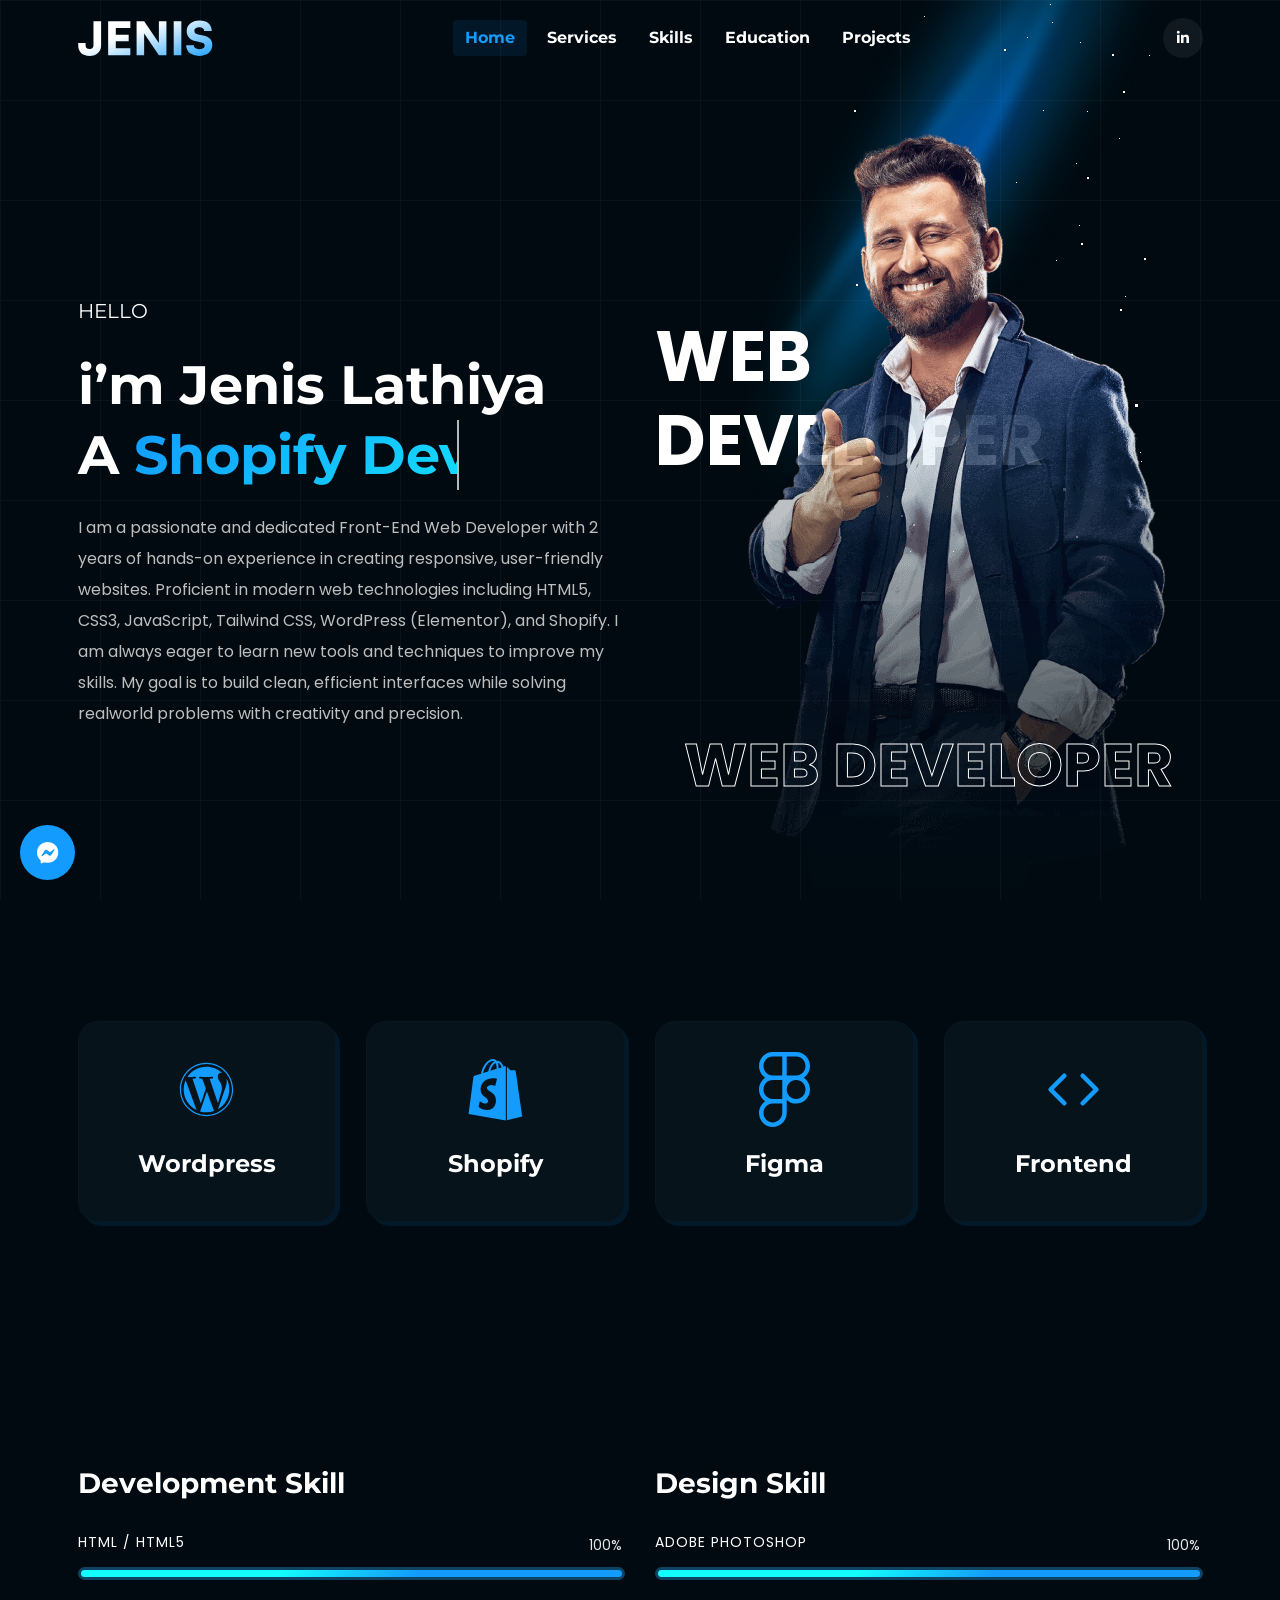
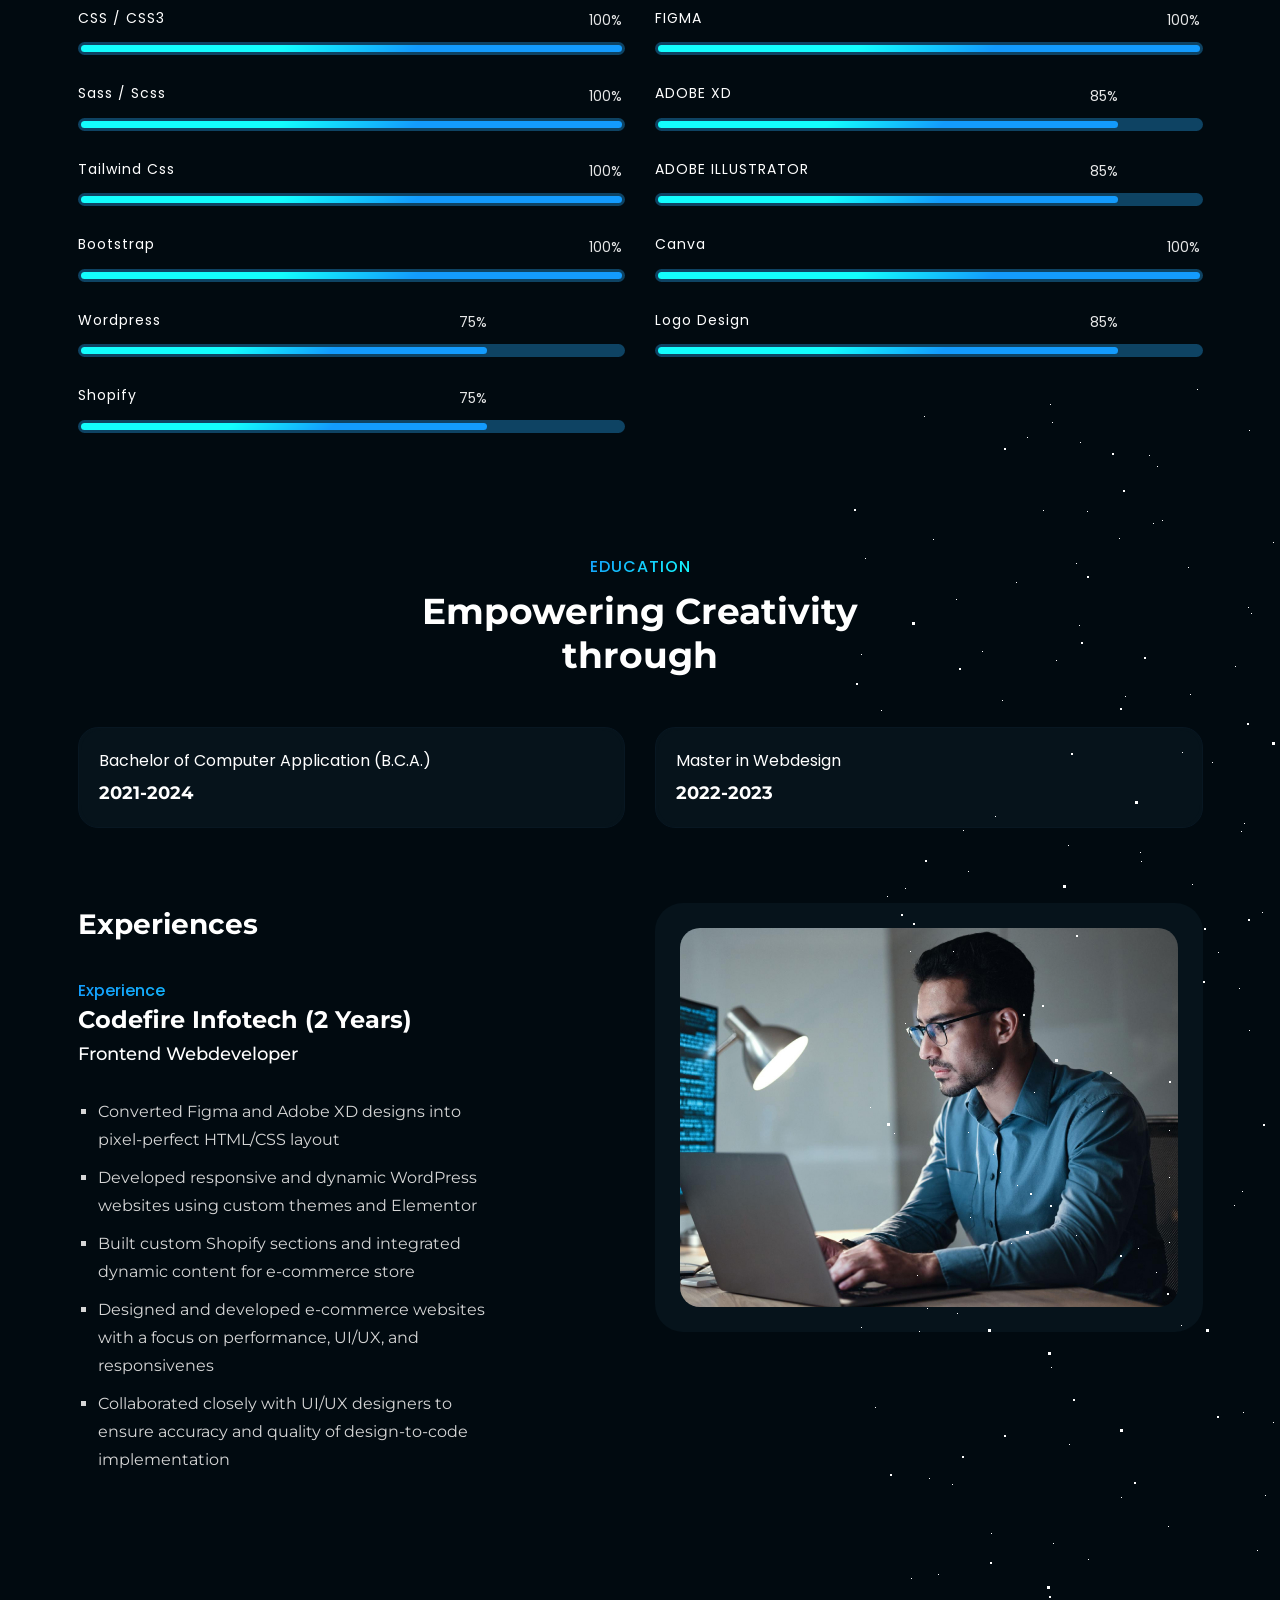
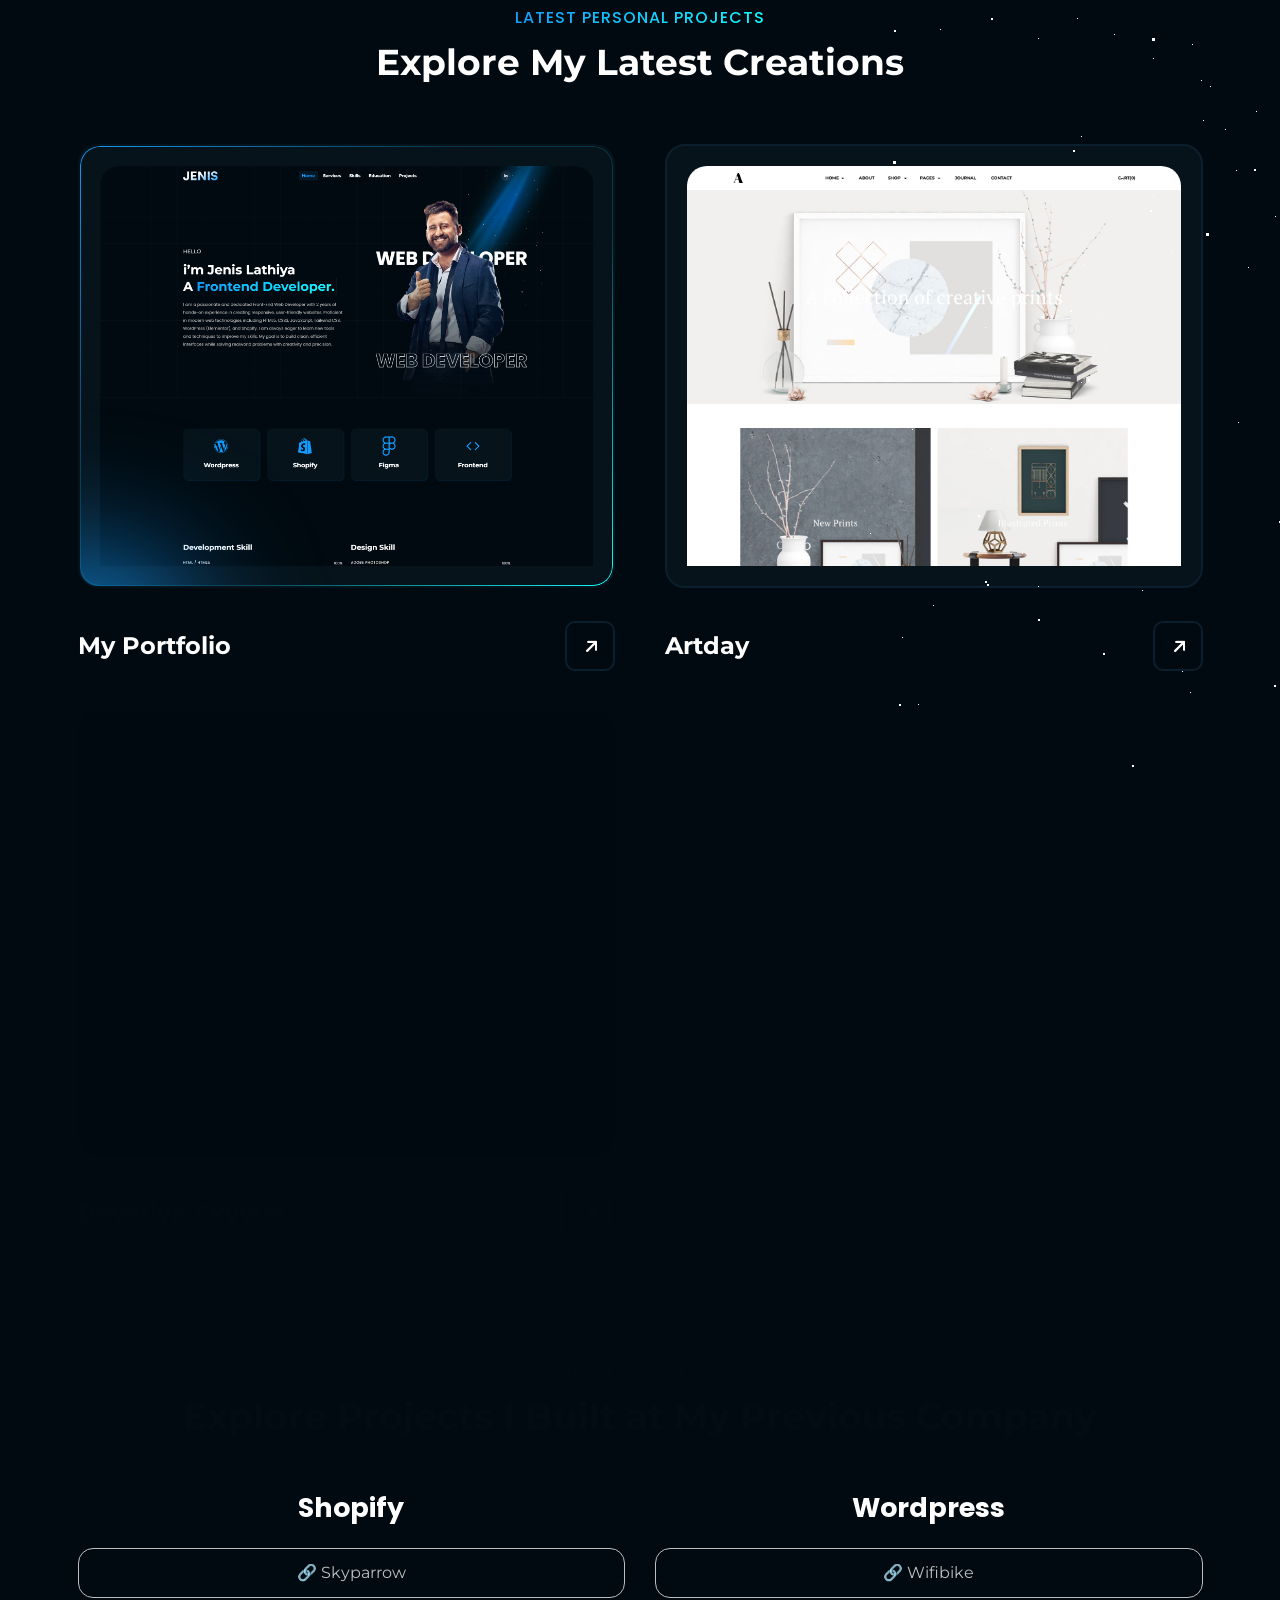
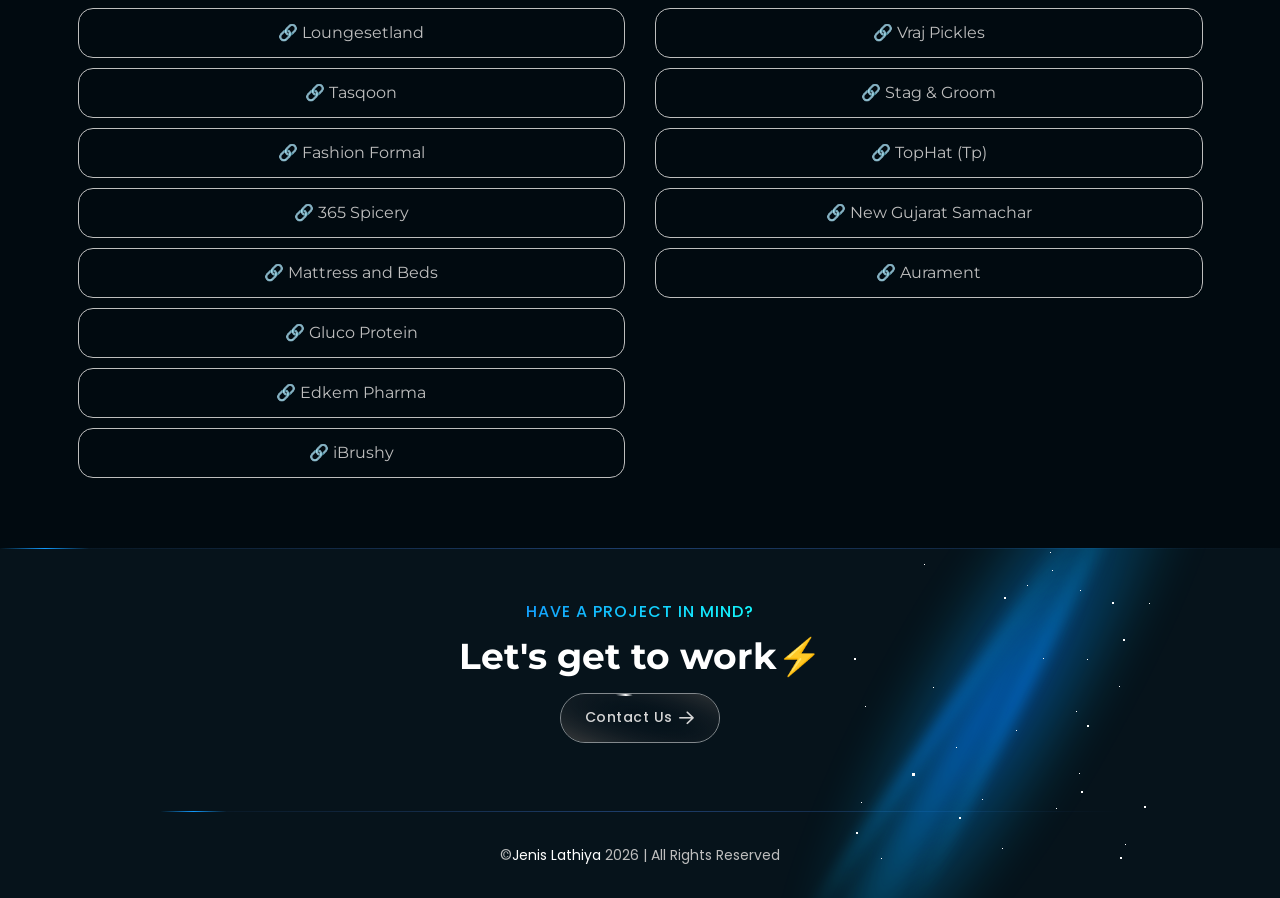
==== index.html @ 853f27d6 "Updated" ====
<!DOCTYPE html>
<html lang="en">
<head>
    <meta charset="UTF-8">
    <meta http-equiv="X-UA-Compatible" content="IE=edge">
    <meta name="viewport" content="width=device-width, initial-scale=1.0">
    <meta name="description" content="Front-End, Shopify, and WordPress Developer specializing in responsive design, custom themes, and performance optimization for modern websites.">
    <link rel="shortcut icon" type="image/x-icon" href="/assets/images/favicon.svg">
    <title>Jenis Lathiya Resume</title>
    <!-- Bootstrap min css -->
    <link rel="stylesheet" href="/assets/css/vendor/fontawesome.css">
    <link rel="stylesheet" href="/assets/css/plugins/swiper.css">
    <link rel="stylesheet" href="/assets/css/plugins/odometer.css">
    <link rel="stylesheet" href="/assets/css/vendor/animate.min.css">
    <link rel="stylesheet" href="/assets/css/vendor/bootstrap.min.css">
    <!-- custom css -->
    <link rel="stylesheet" href="/assets/css/style.css">
</head>

<body>
    <!-- tpm-header-area start -->
    <header class="tmp-header-area-start header-one header--sticky header--transparent">
        <!-- header mid area start -->
        <div class="container">
            <div class="row">
                <div class="col-lg-12">
                    <div class="header-content">
                        <div class="logo">
                            <a href="javascript:void(0)">
                                <img class="logo-dark" src="/assets/images/logo/JENIS.svg" alt="Jenis Lathiya Portfolio">
                                <img class="logo-white" src="/assets/images/logo/JENIS.svg" alt="Jenis Lathiya Portfolio">
                            </a>
                        </div>
                        <div class="tmp-mainmenu-nav d-none d-xl-block">
                            <nav class="navbar-example2 onepagenav">
                                <ul class="tmp-mainmenu nav nav-pills">
                                    <li class="current"><a class="smoth-animation" href="#home">Home</a></li>
                                    <li class="nav-item"><a class="smoth-animation" href="#service">Services</a></li>
                                    <li class="nav-item"><a class="smoth-animation" href="#about">Skills</a></li>
                                    <li class="nav-item"><a class="smoth-animation" href="#resume">Education</a></li>
                                    <li class="nav-item"><a class="smoth-animation" href="#portfolio">Projects</a></li>
                                    <!-- <li class="nav-item"><a class="smoth-animation" href="#contacts">Contact</a></li> -->
                                </ul>
                            </nav>
                        </div>

                        <div class="tmp-header-right">
                            <div class="social-share-wrapper d-none d-md-block">
                                <div class="social-link">
                                    <!-- <a href="#"><i class="fa-brands fa-instagram"></i></a> -->
                                    <a target="_blank" href="https://www.linkedin.com/in/jenis-lathiya/"><i class="fa-brands fa-linkedin-in"></i></a>
                                    <!-- <a href="#"><i class="fa-brands fa-twitter"></i></a>
                                    <a href="#"><i class="fa-brands fa-facebook-f"></i></a> -->
                                </div>
                            </div>

                            <div class="tmp-side-collups-area d-block d-xl-none">
                                <button class="hamberger-menu humberger_menu_active"><i id="menuBtn" class="fa-light fa-bars humberger-menu"></i></button>
                            </div>
                        </div>

                    </div>
                </div>
            </div>
        </div>
        <!-- header mid area end -->
    </header>


    <!-- Start Popup Mobile Menu  -->
    <div class="d-block d-xl-none">
        <div class="tmp-popup-mobile-menu">
            <div class="inner">
                <div class="header-top">
                    <div class="logo">
                        <a href="index.html" class="logo-area">
                            <img class="logo-dark" src="/assets/images/logo/JENIS.svg" alt="logo">
                            <img class="logo-white" src="/assets/images/logo/JENIS.svg" alt="logo">
                        </a>
                    </div>
                    <div class="close-menu">
                        <button class="close-button tmp-round-action-btn">
                            <i class="fa-sharp fa-light fa-xmark"></i>
                        </button>
                    </div>
                </div>

                <ul class="tmp-mainmenu onepagenav-click">
                    <li><a class="smoth-animation" href="#home">Home</a></li>
                    <li><a class="smoth-animation" href="#service">Services</a></li>
                    <li><a class="smoth-animation" href="#portfolio">Portfolio</a></li>
                    <li><a class="smoth-animation" href="#resume">Resume</a></li>
                    <!-- <li><a class="smoth-animation" href="#contacts">Contact</a></li> -->
                </ul>

                <!-- social sharea area -->
                <div class="social-wrapper mt--40">
                    <span class="subtitle">find with me</span>
                    <div class="social-link">
                        <!-- <a href="#"><i class="fa-brands fa-instagram"></i></a> -->
                        <a target="_blank" href="https://www.linkedin.com/in/jenis-lathiya/"><i class="fa-brands fa-linkedin-in"></i></a>
                        <!-- <a href="#"><i class="fa-brands fa-twitter"></i></a>
                        <a href="#"><i class="fa-brands fa-facebook-f"></i></a> -->
                    </div>
                </div>
                <!-- end -->

            </div>
        </div>
    </div>
    <!-- End Popup Mobile Menu  -->

    <!-- tmp banner area start -->
    <div class="tmp-banner-one-area add-pattern" id="home">
        <div class="container">
            <div class="banner-one-main-wrapper">
                <div class="row align-items-center">
                    <div class="col-lg-6 order-lg-2">
                        <div class="banner-right-content">
                            <img class="tmp-scroll-trigger tmp-zoom-in animation-order-1" src="/assets/images/banner/banner-user-image-one.png" alt="banner-img">
                            <h2 class="banner-big-text-1 up-down">WEB DEVELOPER</h2>
                            <h2 class="banner-big-text-2 up-down-2">WEB DEVELOPER</h2>
                        </div>
                    </div>
                    <div class="col-lg-6 order-lg-1">
                        <div class="inner">
                            <span class="sub-title tmp-scroll-trigger tmp-fade-in animation-order-1">Hello</span>
                            <h1 class="title tmp-scroll-trigger tmp-fade-in animation-order-2 mt--5">i’m
                                Jenis Lathiya <br> A
                                <span class="header-caption">
                                    <span class="cd-headline clip is-full-width">
                                        <span class="cd-words-wrapper">
                                            <b class="is-visible theme-gradient">Frontend Developer.</b>
                                            <b class="is-hidden theme-gradient">Shopify Developer.</b>
                                        </span>
                                </span>
                                </span>
                            </h1>
                            <p class="disc tmp-scroll-trigger tmp-fade-in animation-order-3"> I am a passionate and dedicated Front-End Web Developer with 2 years of hands-on experience in creating responsive, user-friendly
websites. Proficient in modern web technologies including HTML5, CSS3, JavaScript, Tailwind CSS, WordPress (Elementor), and Shopify. I
am always eager to learn new tools and techniques to improve my skills. My goal is to build clean, efficient interfaces while solving realworld problems with creativity and precision.</p>
                            <div class="button-area-banner-one tmp-scroll-trigger tmp-fade-in animation-order-4" style="display: none;">
                                <a class="tmp-btn hover-icon-reverse btn-border btn-md tmp-modern-button radius-round download-icon" href="javascript:void(0)">
                                    <div class="icon-reverse-wrapper">
                                        <span class="btn-text">View Portfolio</span>
                                        <div class="btn-hack"></div>
                                        <img src="/assets/images/button/btg-bg.svg" alt="" class="btn-bg">
                                        <img src="/assets/images/button/btg-bg-2.svg" alt="" class="btn-bg-hover">
                                        <span class="btn-icon"><i class="ffa-sharp fa-regular fa-arrow-right"></i></span>
                                        <span class="btn-icon"><i class="ffa-sharp fa-regular fa-arrow-right"></i></span>
                                    </div>
                                </a>
                            </div>
                        </div>
                    </div>
                </div>
            </div>
        </div>
        <div class="slider-bg-light">
            <img class="blocksync-scroll-trigger fade_in animation-order-8" src="/assets/images/banner/shape/light.svg" alt="Top Light Shape">
        </div>
        <div class="slider-bg-dot-shape">
            <div class="wrapper blocksync-scroll-trigger blocksync-stars-area fade_in animation-order-16">
                <div class="blocksync-stars"></div>
                <div class="blocksync-stars2"></div>
                <div class="blocksync-stars3"></div>
            </div>
        </div>
    </div>
    <!-- tmp banner area end -->

    <!-- Tpm Service Area Start -->
    <section class="service-area tmp-section-gap" id="service">
        <div class="container">
            <div class="icons-list row justify-content-center">
                <div class="col-lg-3 col-md-4 col-sm-6">
                    <div class="service-card-v1 tmponhover tmp-scroll-trigger tmp-fade-in animation-order-1 tmp-link-animation">
                        <div class="service-card-icon">
                            <svg xmlns="http://www.w3.org/2000/svg" width="30" height="30" viewBox="0 0 30 30" fill="none">
                                <g clip-path="url(#clip0_15_28)">
                                <path d="M3.61523 9.92578L9.5625 26.2148C5.40234 24.1992 2.53711 19.9336 2.53711 15C2.53711 13.1895 2.92383 11.4785 3.61523 9.92578ZM23.4141 14.373C23.4141 12.832 22.8633 11.7656 22.3887 10.9336C21.7559 9.9082 21.1641 9.03516 21.1641 8.00977C21.1641 6.86133 22.0312 5.79492 23.2559 5.79492C23.3086 5.79492 23.3613 5.80078 23.4199 5.80664C21.1992 3.77344 18.2461 2.53125 15 2.53125C10.6465 2.53125 6.81445 4.76367 4.58203 8.15039C4.875 8.16211 5.15039 8.16797 5.38477 8.16797C6.68555 8.16797 8.70703 8.00977 8.70703 8.00977C9.38086 7.96875 9.45703 8.95898 8.78906 9.03516C8.78906 9.03516 8.11523 9.11133 7.36523 9.15234L11.9062 22.6523L14.6367 14.4727L12.6973 9.15234C12.0234 9.11133 11.3906 9.03516 11.3906 9.03516C10.7168 8.99414 10.7988 7.96875 11.4668 8.00977C11.4668 8.00977 13.5234 8.16797 14.748 8.16797C16.0488 8.16797 18.0703 8.00977 18.0703 8.00977C18.7441 7.96875 18.8203 8.95898 18.1523 9.03516C18.1523 9.03516 17.4785 9.11133 16.7285 9.15234L21.2344 22.5527L22.4766 18.3984C23.0039 16.6758 23.4141 15.4395 23.4141 14.373ZM15.2168 16.0898L11.4785 26.959C12.5977 27.2871 13.7754 27.4687 15 27.4687C16.4531 27.4687 17.8418 27.2168 19.1367 26.7598C19.1016 26.707 19.0723 26.6484 19.0488 26.5898L15.2168 16.0898ZM25.9395 9.01758C25.9922 9.41602 26.0215 9.83789 26.0215 10.3008C26.0215 11.5664 25.7871 12.9844 25.0723 14.7656L21.2637 25.7754C24.9727 23.6133 27.4629 19.5996 27.4629 15C27.4629 12.832 26.9121 10.793 25.9395 9.01758ZM29.5312 15C29.5312 23.0156 23.0098 29.5312 15 29.5312C6.98437 29.5312 0.46875 23.0098 0.46875 15C0.46875 6.98437 6.98437 0.46875 15 0.46875C23.0098 0.46875 29.5312 6.98437 29.5312 15ZM28.8633 15C28.8633 7.35352 22.6406 1.13672 15 1.13672C7.35352 1.13672 1.13672 7.35352 1.13672 15C1.13672 22.6465 7.35938 28.8633 15 28.8633C22.6465 28.8633 28.8633 22.6465 28.8633 15Z" fill="#139BFD"/>
                                </g>
                                <defs>
                                <clipPath id="clip0_15_28">
                                <rect width="30" height="30" fill="white"/>
                                </clipPath>
                                </defs>
                            </svg>
                        </div>
                        <h4 class="service-title"><a href="javascript:void(0)">Wordpress</a></h4>
                    </div>
                </div>
                <div class="col-lg-3 col-md-4 col-sm-6">
                    <div class="service-card-v1 tmponhover tmp-scroll-trigger tmp-fade-in animation-order-2 tmp-link-animation">
                        <div class="service-card-icon">
                            <svg xmlns="http://www.w3.org/2000/svg" width="26" height="30" viewBox="0 0 26 30" fill="none">
                                <g clip-path="url(#clip0_15_40)">
                                <path d="M22.5353 6.09962C22.526 6.03682 22.4955 5.97919 22.449 5.93648C22.4025 5.89377 22.3427 5.8686 22.2799 5.86524C22.1639 5.86524 20.121 5.81837 20.121 5.81837C20.121 5.81837 18.8674 4.59962 18.4032 4.13087V29.4844L25.6982 27.6563C25.6982 27.6563 22.5585 6.24024 22.5353 6.09962ZM16.7549 4.13087C16.6437 3.77621 16.5039 3.43132 16.3371 3.09962C15.7277 1.92774 14.8223 1.28907 13.7545 1.28907C13.6764 1.28633 13.5983 1.29422 13.5223 1.31251C13.4991 1.26563 13.4527 1.2422 13.4295 1.19532C12.9652 0.679696 12.3616 0.445321 11.642 0.468759C10.2491 0.515634 8.85628 1.52345 7.73619 3.32813C6.9469 4.59376 6.34333 6.18751 6.18083 7.43556C4.57905 7.92774 3.46476 8.27931 3.44155 8.30274C2.62905 8.56056 2.60583 8.58399 2.51297 9.35743C2.44333 9.94337 0.307617 26.4551 0.307617 26.4551L17.8692 29.5313V3.84962C17.7838 3.85287 17.6985 3.86069 17.6139 3.87306C17.6139 3.87306 17.2889 3.96681 16.7549 4.13087ZM13.5456 5.13868C12.617 5.41993 11.5956 5.74806 10.5973 6.05274C10.8759 4.95118 11.4331 3.84962 12.0831 3.12306C12.3384 2.86524 12.6866 2.56056 13.0813 2.37306C13.4759 3.21681 13.5688 4.36524 13.5456 5.13868ZM11.642 1.4297C11.9344 1.42134 12.2236 1.49431 12.4777 1.64063C12.1063 1.82813 11.7348 2.13282 11.3866 2.48438C10.5045 3.44532 9.83128 4.94532 9.55271 6.38087C8.71699 6.63868 7.88128 6.89649 7.11521 7.13087C7.62012 4.88087 9.50628 1.47657 11.642 1.4297ZM8.94913 14.332C9.04199 15.832 12.971 16.1602 13.2032 19.7051C13.3657 22.4941 11.7407 24.3984 9.39021 24.5391C6.55806 24.7266 4.9969 23.0391 4.9969 23.0391L5.60047 20.4609C5.60047 20.4609 7.15583 21.6563 8.4094 21.5625C9.2219 21.5156 9.52369 20.8359 9.50047 20.3672C9.3844 18.3984 6.18083 18.5156 5.9719 15.2754C5.78619 12.5567 7.55047 9.8086 11.4563 9.55079C12.9652 9.45704 13.7313 9.83204 13.7313 9.83204L12.8491 13.207C12.8491 13.207 11.8509 12.7383 10.667 12.832C8.94913 12.9492 8.92592 14.0508 8.94913 14.332ZM14.4741 4.85743C14.4741 4.15431 14.3813 3.14649 14.0563 2.30274C15.1241 2.51368 15.6348 3.70899 15.867 4.43556C15.4491 4.55274 14.9848 4.69337 14.4741 4.85743Z" fill="#139BFD"/>
                                </g>
                                <defs>
                                <clipPath id="clip0_15_40">
                                <rect width="26" height="30" fill="white"/>
                                </clipPath>
                                </defs>
                            </svg>
                        </div>
                        <h4 class="service-title"><a href="javascript:void(0)">Shopify</a></h4>
                    </div>
                </div>
                <div class="col-lg-3 col-md-4 col-sm-6">
                    <div class="service-card-v1 tmponhover tmp-scroll-trigger tmp-fade-in animation-order-3 tmp-link-animation">
                        <div class="service-card-icon">
                            <svg xmlns="http://www.w3.org/2000/svg" width="22" height="30" viewBox="0 0 22 30" fill="none">
                                <g clip-path="url(#clip0_15_34)">
                                <path d="M0.802124 5.61328C0.802124 2.51367 3.25994 0 6.29067 0H15.7094C18.7401 0 21.198 2.51367 21.198 5.61328C21.198 7.57617 20.2125 9.30469 18.7172 10.3066C20.2125 11.3086 21.198 13.0371 21.198 15C21.198 18.0996 18.7401 20.6133 15.7094 20.6133H15.5891C14.1683 20.6133 12.8735 20.0625 11.8995 19.1543V24.3281C11.8995 27.4688 9.37869 30 6.31931 30C3.29431 30 0.802124 27.4922 0.802124 24.3867C0.802124 22.4238 1.78754 20.6953 3.27712 19.6934C1.78754 18.6914 0.802124 16.9629 0.802124 15C0.802124 13.0371 1.78754 11.3086 3.27712 10.3066C1.78754 9.30469 0.802124 7.57617 0.802124 5.61328ZM10.1006 11.2266H6.29067C4.25108 11.2266 2.60108 12.9141 2.60108 15C2.60108 17.0742 4.23962 18.7617 6.26775 18.7734C6.27348 18.7734 6.28494 18.7734 6.29067 18.7734H10.1006V11.2266ZM11.8995 15C11.8995 17.0859 13.5495 18.7734 15.5891 18.7734H15.7094C17.7433 18.7734 19.399 17.0859 19.399 15C19.399 12.9141 17.7433 11.2266 15.7094 11.2266H15.5891C13.5495 11.2266 11.8995 12.9141 11.8995 15ZM6.29067 20.6133C6.28494 20.6133 6.27348 20.6133 6.26775 20.6133C4.23962 20.625 2.60108 22.3125 2.60108 24.3867C2.60108 26.4668 4.274 28.1602 6.31931 28.1602C8.399 28.1602 10.1006 26.4375 10.1006 24.3281V20.6133H6.29067ZM6.29067 1.83984C4.25108 1.83984 2.60108 3.52734 2.60108 5.61328C2.60108 7.69922 4.25108 9.38672 6.29067 9.38672H10.1006V1.83984H6.29067ZM11.8995 9.38672H15.7094C17.7433 9.38672 19.399 7.69922 19.399 5.61328C19.399 3.52734 17.7433 1.83984 15.7094 1.83984H11.8995V9.38672Z" fill="#139BFD"/>
                                </g>
                                <defs>
                                <clipPath id="clip0_15_34">
                                <rect width="22" height="30" fill="white"/>
                                </clipPath>
                                </defs>
                            </svg>
                        </div>
                        <h4 class="service-title"><a href="javascript:void(0)">Figma</a></h4>
                    </div>
                </div>
                <div class="col-lg-3 col-md-4 col-sm-6">
                    <div class="service-card-v1 tmponhover tmp-scroll-trigger tmp-fade-in animation-order-4 tmp-link-animation">
                        <div class="service-card-icon">
                            <svg xmlns="http://www.w3.org/2000/svg" fill="none" viewBox="0 0 24 24" stroke="currentColor">
                            <path stroke-linecap="round" stroke-linejoin="round" stroke-width="2" d="M16 18l6-6-6-6M8 6l-6 6 6 6"/>
                            </svg>
                        </div>
                        <h4 class="service-title"><a href="javascript:void(0)">Frontend</a></h4>
                    </div>
                </div>
            </div>
        </div>
    </section>
    <!-- Tpm Service Area End -->

    <!-- tmp skill area start -->
    <div class="tmp-skill-area tmp-section-gapTop" id="about">
        <div class="container">
            <div class="row g-5">
                <div class="col-lg-6">
                    <div class="progress-wrapper">
                        <div class="content">
                            <h2 class="custom-title mb--30 tmp-scroll-trigger tmp-fade-in animation-order-1">
                                Development Skill
                            </h2>
                            <!-- Start Single Progress Charts -->
                            <div class="progress-charts">
                                <h6 class="heading heading-h6">
                                    HTML / HTML5</h6>
                                <div class="progress">
                                    <div class="progress-bar wow fadeInLeft" data-wow-duration="0.5s" data-wow-delay=".3s" role="progressbar" style="width: 100%; visibility: visible; animation-duration: 0.5s; animation-delay: 0.3s; animation-name: fadeInLeft;" aria-valuenow="85" aria-valuemin="0" aria-valuemax="100">
                                        <span class="percent-label">100%</span>
                                    </div>
                                </div>
                            </div>
                            <!-- End Single Progress Charts -->

                            <!-- Start Single Progress Charts -->
                            <div class="progress-charts">
                                <h6 class="heading heading-h6">
                                    CSS / CSS3</h6>
                                <div class="progress">
                                    <div class="progress-bar wow fadeInLeft" data-wow-duration="0.6s" data-wow-delay=".4s" role="progressbar" style="width: 100%; visibility: visible; animation-duration: 0.6s; animation-delay: 0.4s; animation-name: fadeInLeft;" aria-valuenow="85" aria-valuemin="0" aria-valuemax="100">
                                        <span class="percent-label">100%</span>
                                    </div>
                                </div>
                            </div>
                            <div class="progress-charts">
                                <h6 class="heading heading-h6">
                                    Sass / Scss</h6>
                                <div class="progress">
                                    <div class="progress-bar wow fadeInLeft" data-wow-duration="0.6s" data-wow-delay=".4s" role="progressbar" style="width: 100%; visibility: visible; animation-duration: 0.6s; animation-delay: 0.4s; animation-name: fadeInLeft;" aria-valuenow="85" aria-valuemin="0" aria-valuemax="100">
                                        <span class="percent-label">100%</span>
                                    </div>
                                </div>
                            </div>
                            <!-- End Single Progress Charts -->

                            <!-- Start Single Progress Charts -->
                            <div class="progress-charts">
                                <h6 class="heading heading-h6">
                                    Tailwind Css</h6>
                                <div class="progress">
                                    <div class="progress-bar wow fadeInLeft" data-wow-duration="0.7s" data-wow-delay=".5s" role="progressbar" style="width: 100%; visibility: visible; animation-duration: 0.7s; animation-delay: 0.5s; animation-name: fadeInLeft;" aria-valuenow="85" aria-valuemin="0" aria-valuemax="100">
                                        <span class="percent-label">100%</span>
                                    </div>
                                </div>
                            </div>
                            <div class="progress-charts">
                                <h6 class="heading heading-h6">
                                    Bootstrap</h6>
                                <div class="progress">
                                    <div class="progress-bar wow fadeInLeft" data-wow-duration="0.7s" data-wow-delay=".5s" role="progressbar" style="width: 100%; visibility: visible; animation-duration: 0.7s; animation-delay: 0.5s; animation-name: fadeInLeft;" aria-valuenow="85" aria-valuemin="0" aria-valuemax="100">
                                        <span class="percent-label">100%</span>
                                    </div>
                                </div>
                            </div>
                            <!-- End Single Progress Charts -->

                            <!-- Start Single Progress Charts -->
                            <div class="progress-charts">
                                <h6 class="heading heading-h6">
                                    Wordpress</h6>
                                <div class="progress">
                                    <div class="progress-bar wow fadeInLeft" data-wow-duration="0.8s" data-wow-delay=".6s" role="progressbar" style="width: 75%; visibility: visible; animation-duration: 0.8s; animation-delay: 0.6s; animation-name: fadeInLeft;" aria-valuenow="85" aria-valuemin="0" aria-valuemax="100">
                                        <span class="percent-label">75%</span>
                                    </div>
                                </div>
                            </div>
                            <div class="progress-charts">
                                <h6 class="heading heading-h6">
                                    Shopify</h6>
                                <div class="progress">
                                    <div class="progress-bar wow fadeInLeft" data-wow-duration="0.8s" data-wow-delay=".6s" role="progressbar" style="width: 75%; visibility: visible; animation-duration: 0.8s; animation-delay: 0.6s; animation-name: fadeInLeft;" aria-valuenow="85" aria-valuemin="0" aria-valuemax="100">
                                        <span class="percent-label">75%</span>
                                    </div>
                                </div>
                            </div>
                            <!-- End Single Progress Charts -->

                        </div>
                    </div>
                </div>
                <div class="col-lg-6">
                    <div class="progress-wrapper">
                        <div class="content">
                            <h2 class="custom-title mb--30 tmp-scroll-trigger tmp-fade-in animation-order-1">
                                Design Skill
                            </h2>
                            <!-- Start Single Progress Charts -->
                            <div class="progress-charts">
                                <h6 class="heading heading-h6">
                                    ADOBE PHOTOSHOP</h6>
                                <div class="progress">
                                    <div class="progress-bar wow fadeInLeft" data-wow-duration="0.5s" data-wow-delay=".3s" role="progressbar" style="width: 100%; visibility: visible; animation-duration: 0.5s; animation-delay: 0.3s; animation-name: fadeInLeft;" aria-valuenow="85" aria-valuemin="0" aria-valuemax="100">
                                        <span class="percent-label">100%</span>
                                    </div>
                                </div>
                            </div>
                            <!-- End Single Progress Charts -->

                            <!-- Start Single Progress Charts -->
                            <div class="progress-charts">
                                <h6 class="heading heading-h6">
                                    FIGMA</h6>
                                <div class="progress">
                                    <div class="progress-bar wow fadeInLeft" data-wow-duration="0.6s" data-wow-delay=".4s" role="progressbar" style="width: 100%; visibility: visible; animation-duration: 0.6s; animation-delay: 0.4s; animation-name: fadeInLeft;" aria-valuenow="100" aria-valuemin="0" aria-valuemax="100">
                                        <span class="percent-label">100%</span>
                                    </div>
                                </div>
                            </div>
                            <!-- End Single Progress Charts -->

                            <!-- Start Single Progress Charts -->
                            <div class="progress-charts">
                                <h6 class="heading heading-h6">
                                    ADOBE XD</h6>
                                <div class="progress">
                                    <div class="progress-bar wow fadeInLeft" data-wow-duration="0.7s" data-wow-delay=".5s" role="progressbar" style="width: 85%; visibility: visible; animation-duration: 0.7s; animation-delay: 0.5s; animation-name: fadeInLeft;" aria-valuenow="85" aria-valuemin="0" aria-valuemax="100">
                                        <span class="percent-label">85%</span>
                                    </div>
                                </div>
                            </div>
                            <!-- End Single Progress Charts -->

                            <!-- Start Single Progress Charts -->
                            <div class="progress-charts">
                                <h6 class="heading heading-h6">
                                    ADOBE ILLUSTRATOR</h6>
                                <div class="progress">
                                    <div class="progress-bar wow fadeInLeft" data-wow-duration="0.8s" data-wow-delay=".6s" role="progressbar" style="width: 85%; visibility: visible; animation-duration: 0.8s; animation-delay: 0.6s; animation-name: fadeInLeft;" aria-valuenow="85" aria-valuemin="0" aria-valuemax="100">
                                        <span class="percent-label">85%</span>
                                    </div>
                                </div>
                            </div>
                            <div class="progress-charts">
                                <h6 class="heading heading-h6">
                                    Canva</h6>
                                <div class="progress">
                                    <div class="progress-bar wow fadeInLeft" data-wow-duration="0.8s" data-wow-delay=".6s" role="progressbar" style="width: 100%; visibility: visible; animation-duration: 0.8s; animation-delay: 0.6s; animation-name: fadeInLeft;" aria-valuenow="100" aria-valuemin="0" aria-valuemax="100">
                                        <span class="percent-label">100%</span>
                                    </div>
                                </div>
                            </div>
                            <div class="progress-charts">
                                <h6 class="heading heading-h6">
                                    Logo Design</h6>
                                <div class="progress">
                                    <div class="progress-bar wow fadeInLeft" data-wow-duration="0.8s" data-wow-delay=".6s" role="progressbar" style="width: 85%; visibility: visible; animation-duration: 0.8s; animation-delay: 0.6s; animation-name: fadeInLeft;" aria-valuenow="100" aria-valuemin="0" aria-valuemax="100">
                                        <span class="percent-label">85%</span>
                                    </div>
                                </div>
                            </div>
                            <!-- End Single Progress Charts -->

                        </div>
                    </div>
                </div>
            </div>
        </div>
    </div>
    <!-- tmp skill area end -->

    <!-- Tpm Education Experience Area Start -->
    <section class="education-experience tmp-section-gapTop" id="resume">
        <div class="container">
            <div class="section-head mb--50">
                <div class="section-sub-title center-title tmp-scroll-trigger tmp-fade-in animation-order-1">
                    <span class="subtitle theme-gradient">Education</span>
                </div>
                <h2 class="title split-collab tmp-scroll-trigger tmp-fade-in animation-order-2">Empowering Creativity
                    <br> through
                </h2>
                <!-- <p class="description section-sm tmp-scroll-trigger tmp-fade-in animation-order-3">Business consulting
                    consultants provide expert advice and guida
                    businesses to help them improve their performance, efficiency, and organizational</p> -->
            </div>
            <div class="row g-5 animation-action-3">
                <div class="col-lg-6 paralax-image col-sm-6">
                    <div class="education-experience-card single-animation tmponhover tmp-scroll-trigger tmp-fade-in animation-order-1">
                        <h4 class="edu-sub-title">Bachelor of Computer Application (B.C.A.)</h4>
                        <h2 class="edu-title">2021-2024</h2>
                        <div class="tmp-light light-top-left"></div>
                        <!-- <p class="edu-para">A personal portfolio is a curated collection of an individual's professional
                            work, showcasing their skills, experience A personal portfolio.</p> -->
                    </div>
                </div>
                <div class="col-lg-6 paralax-image col-sm-6">
                    <div class="education-experience-card single-animation tmponhover tmp-scroll-trigger tmp-fade-in animation-order-2">
                        <h4 class="edu-sub-title">Master in Webdesign</h4>
                        <h2 class="edu-title">2022-2023</h2>
                        <div class="tmp-light light-top-left"></div>
                        <!-- <p class="edu-para">Each project here showcases my commitment to excellence and adaptability, tailored to meet each client’s unique needs.</p> -->
                    </div>
                </div>
            </div>

            <div class="experiences-wrapper">
                <div class="row">
                    <div class="col-lg-6">
                        <div class="experiences-wrap-left-content">
                            <h2 class="custom-title mb-32 tmp-scroll-trigger tmp-fade-in animation-order-1">Experiences</h2>

                            <div class="experience-content tmp-scroll-trigger tmp-fade-in animation-order-1">
                                <p class="ex-subtitle theme-gradient">Experience</p>
                                <h2 class="ex-name">Codefire Infotech (2 Years)</h2>
                                <h3 class="ex-title">Frontend Webdeveloper</h3>
                                <p class="ex-para">
                                    <ul style="padding-left: 20px;">
                                        <li style="list-style: square;">Converted Figma and Adobe XD designs into pixel-perfect HTML/CSS layout</li>
                                        <li style="list-style: square;">Developed responsive and dynamic WordPress websites using custom themes and Elementor</li>
                                        <li style="list-style: square;">Built custom Shopify sections and integrated dynamic content for e-commerce store</li>
                                        <li style="list-style: square;">Designed and developed e-commerce websites with a focus on performance, UI/UX, and responsivenes</li>
                                        <li style="list-style: square;">Collaborated closely with UI/UX designers to ensure accuracy and quality of design-to-code implementation</li>
                                    </ul>
                                </p>
                            </div>
                        </div>
                    </div>
                    <div class="col-lg-6 paralax-image">
                        <div class="experiences-wrap-right-content">
                            <img class="tmp-scroll-trigger tmp-zoom-in animation-order-1" src="/assets/images/experiences/expert-img.jpg" alt="expert-img">
                        </div>
                    </div>
                </div>
            </div>

        </div>
    </section>
    <!-- Tpm Education Experience Area End -->

    <!-- Tpm Latest Portfolio Area Start -->
    <div class="latest-portfolio-area custom-column-grid tmp-section-gapTop" style="padding-bottom: 120px;" id="portfolio">
        <div class="container">
            <div class="section-head mb--60">
                <div class="section-sub-title center-title tmp-scroll-trigger tmp-fade-in animation-order-1">
                    <span class="subtitle theme-gradient">Latest Personal Projects</span>
                </div>
                <h2 class="title split-collab tmp-scroll-trigger tmp-fade-in animation-order-2">Explore My Latest Creations
                </h2>
                <!-- <p class="description section-sm tmp-scroll-trigger tmp-fade-in animation-order-3">Business consulting
                    consultants provide expert advice and guida
                    businesses to help them improve their performance, efficiency, and organizational</p> -->
            </div>
            <div class="row animation-action-3">
                <div class="col-lg-6 col-sm-6 paralax-image">
                    <div class="latest-portfolio-card tmp-hover-link tmp-scroll-trigger tmp-fade-in animation-order-1" data-bs-toggle="modal" data-bs-target="#exampleModalCenter">
                        <div class="portfoli-card-img tmponhover single-animation active">
                            <div class="img-box v2 ">
                                <a class="tmp-scroll-trigger tmp-zoom-in animation-order-1 " href="javascript:void(0);">
                                    <img class="w-100" src="/assets/images/portfolio/portfolio-image.png" alt="Thumbnail">
                                </a>
                            </div>
                            <div class="tmp-light light-left"></div>
                        </div>
                        <div class="portfolio-card-content-wrap">
                            <div class="content-left">
                                <h3 class="portfolio-card-title"><a class="link" href="javascript:void(0);">My Portfolio</a></h3>
                                <!-- <p class="portfoli-card-para">Development Coaches</p> -->
                            </div>
                            <a href="javascript:void(0);" class="tmp-arrow-icon-btn">
                                <div class="btn-inner">
                                    <i class="tmp-icon fa-solid fa-arrow-up-right"></i>
                                    <i class="tmp-icon-bottom fa-solid fa-arrow-up-right"></i>
                                </div>
                            </a>
                        </div>
                    </div>
                </div>

                <div class="col-lg-6 col-sm-6 paralax-image">
                    <div class="latest-portfolio-card tmp-hover-link tmp-scroll-trigger tmp-fade-in animation-order-2" data-bs-toggle="modal" data-bs-target="#exampleModalCenter">
                        <div class="portfoli-card-img tmponhover single-animation">
                            <div class="img-box v2">
                                <a class="tmp-scroll-trigger tmp-zoom-in animation-order-1" href="javascript:void(0);">
                                    <img class="w-100" src="/assets/images/portfolio/art-day.jpg" alt="Thumbnail">
                                </a>
                            </div>
                            <div class="tmp-light light-left"></div>
                        </div>
                        <div class="portfolio-card-content-wrap">
                            <div class="content-left">
                                <h3 class="portfolio-card-title"><a class="link" href="javascript:void(0);">Artday</a></h3>
                                <!-- <p class="portfoli-card-para">Development App</p> -->
                            </div>
                            <a href="javascript:void(0);" class="tmp-arrow-icon-btn">
                                <div class="btn-inner">
                                    <i class="tmp-icon fa-solid fa-arrow-up-right"></i>
                                    <i class="tmp-icon-bottom fa-solid fa-arrow-up-right"></i>
                                </div>
                            </a>
                        </div>
                    </div>
                </div>

                <div class="col-lg-6 col-sm-6 paralax-image">
                    <div class="latest-portfolio-card tmp-hover-link tmp-scroll-trigger tmp-fade-in animation-order-2" data-bs-toggle="modal" data-bs-target="#exampleModalCenter">
                        <div class="portfoli-card-img tmponhover single-animation">
                            <div class="img-box v2">
                                <a class="tmp-scroll-trigger tmp-zoom-in animation-order-1" href="javascript:void(0);">
                                    <img class="w-100" src="/assets/images/portfolio/beverlyn.webp" alt="Thumbnail">
                                </a>
                            </div>
                            <div class="tmp-light light-left"></div>
                        </div>
                        <div class="portfolio-card-content-wrap">
                            <div class="content-left">
                                <h3 class="portfolio-card-title"><a class="link" href="javascript:void(0);">Beverlyn Skyvue</a></h3>
                                <!-- <p class="portfoli-card-para">Development App</p> -->
                            </div>
                            <a href="javascript:void(0);" class="tmp-arrow-icon-btn">
                                <div class="btn-inner">
                                    <i class="tmp-icon fa-solid fa-arrow-up-right"></i>
                                    <i class="tmp-icon-bottom fa-solid fa-arrow-up-right"></i>
                                </div>
                            </a>
                        </div>
                    </div>
                </div>
            </div>
        </div>
    </div>
    <!-- Tpm Latest Portfolio Area End -->

    <div class="section-head mb--60">
        <div class="section-sub-title center-title tmp-scroll-trigger tmp-fade-in animation-order-1">
            <span class="subtitle theme-gradient">Shopify Projects</span>
        </div>
        <h2 class="title split-collab tmp-scroll-trigger tmp-fade-in animation-order-2">Explore Projects I Built at My Previous Company
        </h2>
        <div class="container">
            <p class="description section-sm tmp-scroll-trigger tmp-fade-in animation-order-3">
                <div class="row animation-action-3">
                    <div class="col-lg-6 col-sm-6 paralax-image">
                        <h3>Shopify</h3>
                        <ul class="project-links">
                            <li><a href="https://skyparrow.com/" target="_blank">🔗 Skyparrow</a></li>
                            <li><a href="https://loungesetland.nl/" target="_blank">🔗 Loungesetland</a></li>
                            <li><a href="https://tasqoon.com/" target="_blank">🔗 Tasqoon</a></li>
                            <li><a href="https://fashionformal.com/" target="_blank">🔗 Fashion Formal</a></li>
                            <li><a href="https://365spicery.com/" target="_blank">🔗 365 Spicery</a></li>
                            <li><a href="https://mattressandbeds.co.uk/" target="_blank">🔗 Mattress and Beds</a></li>
                            <li><a href="https://gluco-protein.com/" target="_blank">🔗 Gluco Protein</a></li>
                            <li><a href="https://edkempharma.com/" target="_blank">🔗 Edkem Pharma</a></li>
                            <li><a href="http://ibrushy.com/" target="_blank">🔗 iBrushy</a></li>
                        </ul>
                    </div>    
                    <div class="col-lg-6 col-sm-6 paralax-image">
                        <h3>Wordpress</h3>
                        <ul class="project-links">
                            <li><a href="https://wifibikes.in/" target="_blank">🔗 Wifibike</a></li>
                            <li><a href="https://vrajpickles.com/" target="_blank">🔗 Vraj Pickles</a></li>
                            <li><a href="https://xd.adobe.com/view/6e043364-45e9-4e77-a46a-bc15b816fa80-3b57/flow" target="_blank">🔗 Stag & Groom</a></li>
                            <li><a href="https://xd.adobe.com/view/e5b2e20d-758a-4b2a-a3ae-9f3c09c2f825-b0e1/flow" target="_blank">🔗 TopHat (Tp)</a></li>
                            <li><a href="https://newgujaratsamachar.com/" target="_blank">🔗 New Gujarat Samachar</a></li>
                            <li><a href="https://aurament.com/" target="_blank">🔗 Aurament</a></li>
                        </ul>
                    </div>
                </div>
            </p>
        </div>
    </div>

    <!-- Tpm Get In touch start -->
    <!-- <section class="get-in-touch-area tmp-section-gapTop" id="contacts" style="padding-bottom: 120px;">
        <div class="container">
            <div class="contact-get-in-touch-wrap">
                <div class="get-in-touch-wrapper position-relative overflow-hidden">
                    <div class="row g-5 align-items-center">
                        <div class="col-lg-5">
                            <div class="section-head text-align-left">
                                <div class="section-sub-title tmp-scroll-trigger tmp-fade-in animation-order-1">
                                    <span class="subtitle theme-gradient">GET IN TOUCH</span>
                                </div>
                                <h2 class="title split-collab tmp-scroll-trigger tmp-fade-in animation-order-2">Elevate your brand with Me </h2>
                                <p class="description tmp-scroll-trigger tmp-fade-in animation-order-3">
                                    Have a project in mind, a question, or just want to say hello? Feel free to reach out!I’m always open to discussing.
                                </p>
                            </div>
                        </div>
                        <div class="col-lg-7">
                            <div class="contact-inner">
                                <div class="contact-form">
                                    <div id="form-messages" class="error"></div>
                                    <form class="tmp-dynamic-form" id="contact-form" method="POST" action="https://inversweb.com/product/html/virtuo/mailer.php">
                                        <div class="contact-form-wrapper row">
                                            <div class="col-lg-6">
                                                <div class="form-group">
                                                    <input class="input-field" name="name" id="contact-name" placeholder="Your Name" type="text" required>
                                                </div>
                                            </div>

                                            <div class="col-lg-6">
                                                <div class="form-group">
                                                    <input class="input-field" id="contact-phone" placeholder="Phone Number" type="number" required>
                                                </div>
                                            </div>

                                            <div class="col-lg-6">
                                                <div class="form-group">
                                                    <input class="input-field" id="contact-email" name="email" placeholder="Your Email" type="email" required>
                                                </div>
                                            </div>

                                            <div class="col-lg-6">
                                                <div class="form-group">
                                                    <input class="input-field" type="text" id="subject" name="subject" placeholder="Subject">
                                                </div>
                                            </div>

                                            <div class="col-lg-12">
                                                <div class="form-group">
                                                    <textarea class="input-field" placeholder="Your Message" name="message" id="contact-message" required></textarea>
                                                </div>
                                            </div>

                                            <div class="col-lg-12">
                                                <div class="tmp-button-here">
                                                    <button class="tmp-btn hover-icon-reverse btn-border btn-md tmp-modern-button radius-round download-icon">
                                                        <span class="icon-reverse-wrapper">
                                                <span class="btn-text">Appointment Now</span>
                                                        <span class="btn-hack"></span>
                                                        <img src="/assets/images/button/btg-bg.svg" alt="" class="btn-bg">
                                                        <img src="/assets/images/button/btg-bg-2.svg" alt="" class="btn-bg-hover">
                                                        <span class="btn-icon"><i class="ffa-sharp fa-regular fa-arrow-right"></i></span>
                                                        <span class="btn-icon"><i class="ffa-sharp fa-regular fa-arrow-right"></i></span>
                                                        </span>
                                                    </button>
                                                </div>
                                            </div>
                                        </div>
                                    </form>
                                </div>
                            </div>
                        </div>
                    </div>
                </div>
            </div>
        </div>
    </section> -->
    <!-- Tpm Get In touch End -->

    <!-- Start Footer Area  -->
    <div class="footer-stars-animation-wrapper-footer">
        <!-- Start Footer Area  -->
        <footer class="footer-area footer-style-one-wrapper bg-color-footer bg_images tmp-section-gap" style="padding: 50px 0 0;">
            <div class="separator-animated-border border-top-footer animated-true"></div>
            <div class="separator-animated-border animated-true"></div>
            <div class="container">
                <!-- <div class="footer-main footer-style-one">
                    <div class="row g-5">
                        <div class="col-lg-5 col-md-6">
                            <div class="single-footer-wrapper border-right mr--20">
                                <div class="logo">
                                    <a href="index.html">
                                        <img src="/assets/images/logo/JENIS.svg" alt="Jenis Lathiya Portfolio">
                                    </a>
                                </div>
                                <p class="description"><span>Get Ready</span> To Create Great</p>
                                <form action="#" class="newsletter-form-1 mt--40">
                                    <input type="email" placeholder="Email Adress">
                                    <span class="form-icon"><i class="fa-regular fa-envelope"></i></span>
                                </form>
                            </div>
                        </div>
                        <div class="col-lg-4 col-md-6">
                            <div class="single-footer-wrapper quick-link-wrap">
                                <h5 class="ft-title">Quick Link</h5>
                                <ul class="ft-link tmp-link-animation">
                                    <li>
                                        <a href="#">About Me</a>
                                    </li>
                                    <li>
                                        <a href="#">Service</a>
                                    </li>
                                    <li>
                                        <a href="#">Contact Me</a>
                                    </li>
                                    <li>
                                        <a href="#">Blog Post</a>
                                    </li>
                                    <li>
                                        <a href="#">Pricing</a>
                                    </li>
                                </ul>
                            </div>
                        </div>
                        <div class="col-lg-3 col-md-6">
                            <div class="single-footer-wrapper contact-wrap">
                                <h5 class="ft-title">Contact </h5>
                                <ul class="ft-link tmp-link-animation">
                                    <li><span class="ft-icon"><i class="fa-solid fa-envelope"></i></span><a href="mailto:jenislathiya07@gmail.com">jenislathiya07@gmail.com</a></li>
                                    <li><span class="ft-icon"><i class="fa-solid fa-location-dot"></i></span>3891 Ranchview Dr. Richardson</li>
                                    <li><span class="ft-icon"><i class="fa-solid fa-phone"></i></span><a href="tel:7600420050">7600420050</a></li>
                                </ul>
                                <div class="social-link footer">
                                    <a href="#"><i class="fa-brands fa-instagram"></i></a>
                                    <a target="_blank" href="https://www.linkedin.com/in/jenis-lathiya/"><i class="fa-brands fa-linkedin-in"></i></a>
                                    <a href="#"><i class="fa-brands fa-twitter"></i></a>
                                    <a href="#"><i class="fa-brands fa-facebook-f"></i></a>
                                </div>
                            </div>
                        </div>
                    </div>
                </div> -->
                <div class="section-head mb--60">
                    <div class="section-sub-title center-title tmp-scroll-trigger tmp-fade-in animation-order-1">
                        <span class="subtitle theme-gradient">Have a project in mind?</span>
                    </div>
                    <h2 class="title split-collab tmp-scroll-trigger tmp-fade-in animation-order-2" style="margin-bottom: 15px;">Let's get to work⚡</h2>
                    <div class="button-area-banner-one tmp-scroll-trigger tmp-fade-in animation-order-4">
                        <a class="tmp-btn hover-icon-reverse btn-border btn-md tmp-modern-button radius-round download-icon" href="mailto:jenislathiya07@gmail.com">
                            <div class="icon-reverse-wrapper">
                                <span class="btn-text">Contact Us</span>
                                <div class="btn-hack"></div>
                                <img src="/assets/images/button/btg-bg.svg" alt="" class="btn-bg">
                                <img src="/assets/images/button/btg-bg-2.svg" alt="" class="btn-bg-hover">
                                <span class="btn-icon"><i class="ffa-sharp fa-regular fa-arrow-right"></i></span>
                                <span class="btn-icon"><i class="ffa-sharp fa-regular fa-arrow-right"></i></span>
                            </div>
                        </a>
                    </div>
                </div>
            </div>
        </footer>
        <div class="copyright-area-one">
            <div class="container">
                <div class="row">
                    <div class="col-lg-12">
                        <div class="main-wrapper" style="justify-content: center;">
                            <p class="copy-right-para tmp-link-animation"> ©<a href="https://www.linkedin.com/in/jenis-lathiya/" target="_blank">Jenis Lathiya </a>
                                <script>
                                    document.write(new Date().getFullYear())
                                </script> | All Rights Reserved
                            </p>
                            <!-- <ul class="tmp-link-animation">
                                <li><a href="#">Trams & Condition</a></li>
                                <li><a href="#">Privacy Policy</a></li>
                                <li><a href="#">Contact Us</a></li>
                            </ul> -->
                        </div>
                    </div>
                </div>
            </div>
        </div>
        <!-- End Footer Area  -->
        <div class="slider-bg-light">
            <img class="blocksync-scroll-trigger fade_in animation-order-8" src="/assets/images/banner/shape/light.svg" alt="Top Light Shape">
        </div>
        <div class="slider-bg-dot-shape">
            <div class="wrapper blocksync-scroll-trigger blocksync-stars-area fade_in animation-order-16">
                <div class="blocksync-stars"></div>
                <div class="blocksync-stars2"></div>
                <div class="blocksync-stars3"></div>
            </div>
        </div>
    </div>

    <!-- End Footer Area  -->
    <!-- Start trigger modal -->
    <div class="modal fade show" id="exampleModalCenters" tabindex="-1" role="dialog" aria-modal="true">
        <div class="modal-dialog modal-dialog-centered modal-news" role="document">
            <div class="modal-content">

                <div class="modal-header">
                    <button type="button" class="close" data-bs-dismiss="modal" aria-label="Close">
                        <span aria-hidden="true"><svg xmlns="http://www.w3.org/2000/svg" width="24" height="24" viewBox="0 0 24 24" fill="none" stroke="currentColor" stroke-width="2" stroke-linecap="round" stroke-linejoin="round" class="feather feather-x"><line x1="18" y1="6" x2="6" y2="18"></line><line x1="6" y1="6" x2="18" y2="18"></line></svg></span>
                    </button>
                </div>

                <!-- End of .modal-header -->

                <div class="modal-body">
                    <img class="img-fluid mb--30" src="/assets/images/blog/blog-img-7.jpg" alt="Blog Thumbnail">
                    <div class="news-details">
                        <span class="date">10 March, 2025</span>
                        <h2>Digital Marketo Expands to a New Headquarters.</h2>
                        <p>We are excited to announce the grand opening of our new headquarters, a space designed to foster innovation and collaboration.
                            This move marks a significant milestone in our journey toward growth and excellence.</p>
                        <h4>Enhancing Workspaces for Productivity.</h4>
                        <p>Our new office is equipped with state-of-the-art facilities, promoting creativity and teamwork.
                            The modern design, coupled with advanced technology, aims to improve efficiency and employee well-being.</p>
                        <p>We believe this new environment will enable us to serve our clients better and drive success.
                            Our team is enthusiastic about the future, and we can't wait to achieve new heights together.</p>
                        <h4>Future Prospects and Innovations.</h4>
                        <p>With this expansion, we are set to introduce new services and solutions tailored to meet evolving market needs.
                            Our commitment to quality and innovation remains steadfast as we continue to grow.</p>
                    </div>


                    <!-- Comment Section Area Start -->
                    <div class="comment-inner">
                        <h3 class="title mb--40 mt--50">Leave a Reply</h3>
                        <div class="tmp-contact-form contact-form-style-1">
                            <form action="#">
                                <div class="row g-5">
                                    <div class="col-lg-6">
                                        <div class="form-group">
                                            <input type="text">
                                            <label>Name</label>
                                            <span class="focus-border"></span>
                                        </div>
                                    </div>
                                    <div class="col-lg-6">
                                        <div class="form-group">
                                            <input type="email">
                                            <label>Email</label>
                                            <span class="focus-border"></span>
                                        </div>
                                    </div>
                                </div>
                                <div class="form-group">
                                    <textarea></textarea>
                                    <label>Leave Comment</label>
                                    <span class="focus-border"></span>
                                </div>
                                <div class="form-group">
                                    <div class="tmp-button-here">
                                        <a class="tmp-btn hover-icon-reverse btn-border tmp-modern-button radius-round download-icon" href="javascript:void(0)">
                                            <div class="icon-reverse-wrapper">
                                                <span class="btn-text">Submit Now</span>
                                                <div class="btn-hack"></div>
                                                <img src="/assets/images/button/btg-bg.svg" alt="" class="btn-bg">
                                                <img src="/assets/images/button/btg-bg-2.svg" alt="" class="btn-bg-hover">
                                                <span class="btn-icon"><i class="ffa-sharp fa-regular fa-arrow-right"></i></span>
                                                <span class="btn-icon"><i class="ffa-sharp fa-regular fa-arrow-right"></i></span>
                                            </div>
                                        </a>
                                    </div>
                                </div>
                            </form>
                        </div>

                    </div>
                    <!-- Comment Section End -->
                </div>
                <!-- End of .modal-body -->
            </div>
        </div>
    </div>
    <!-- End trigger modal -->
    <!-- Modal Portfolio Body area Start -->
    <div class="modal fade" id="exampleModalCenter" tabindex="-1" role="dialog" aria-hidden="true">
        <div class="modal-dialog modal-dialog-centered" role="document">
            <div class="modal-content">
                <div class="modal-header">
                    <button type="button" class="close" data-bs-dismiss="modal" aria-label="Close">
                        <span aria-hidden="true"><i class="fa-solid fa-xmark"></i></span>
                    </button>
                </div>
                <div class="modal-body">
                    <div class="row align-items-center">

                        <div class="col-lg-6">
                            <div class="portfolio-popup-thumbnail">
                                <div class="image">
                                    <img class="w-100" src="/assets/images/portfolio/portfolio-04.jpg" alt="slide">
                                </div>
                            </div>
                        </div>

                        <div class="col-lg-6">
                            <div class="text-content">
                                <h3>
                                    <span>Featured - Design</span> App Design Development.
                                </h3>
                                <p class="mb--30">Lorem ipsum dolor sit amet consectetur adipisicing elit. Cupiditate distinctio assumenda explicabo veniam temporibus eligendi.</p>
                                <p>Consectetur adipisicing elit. Cupiditate distinctio assumenda. dolorum alias suscipit rerum maiores aliquam earum odit, nihil culpa quas iusto hic minus!</p>
                                <div class="button-group button-group-pd mt--20">
                                    <a class="tmp-btn hover-icon-reverse btn-border tmp-modern-button radius-round download-icon" href="#">
                                        <div class="icon-reverse-wrapper">
                                            <span class="btn-text">LIKE THIS</span>
                                            <div class="btn-hack"></div>
                                            <img src="/assets/images/button/btg-bg.svg" alt="" class="btn-bg">
                                            <img src="/assets/images/button/btg-bg-2.svg" alt="" class="btn-bg-hover">
                                            <span class="btn-icon"><i class="fa-solid fa-thumbs-up"></i></span>
                                            <span class="btn-icon"><i class="fa-solid fa-thumbs-up"></i></span>
                                        </div>
                                    </a>
                                    <a class="tmp-btn hover-icon-reverse btn-border tmp-modern-button radius-round download-icon" href="#">
                                        <div class="icon-reverse-wrapper">
                                            <span class="btn-text">VIEW PROJECTS</span>
                                            <div class="btn-hack"></div>
                                            <img src="/assets/images/button/btg-bg.svg" alt="" class="btn-bg">
                                            <img src="/assets/images/button/btg-bg-2.svg" alt="" class="btn-bg-hover">
                                            <span class="btn-icon"><i class="fa-regular fa-chevron-right"></i></span>
                                            <span class="btn-icon"><i class="fa-regular fa-chevron-right"></i></span>
                                        </div>
                                    </a>
                                </div>

                            </div>
                            <!-- End of .text-content -->
                        </div>
                    </div>
                    <!-- End of .row Body-->
                </div>
            </div>
        </div>
    </div>
    <!-- End Modal Portfolio area -->

    <!-- ready chatting option via email -->
    <div class="ready-chatting-option tmp-ready-chat">
        <input type="checkbox" id="click">
        <label for="click">
            <i class="fab fa-facebook-messenger"></i>
            <i class="fas fa-times"></i>
        </label>
        <div class="wrapper">
            <div class="head-text">
                Let's chat with me? - Online
            </div>
            <div class="chat-box">
                <div class="desc-text">
                    Please fill out the form below to start chatting with me directly.
                </div>
                <form class="tmp-dynamic-form" action="#">
                    <div class="field">
                        <input class="input-field" name="name" placeholder="Your Name" type="text" required>
                    </div>
                    <div class="field">
                        <input class="input-field" name="email" placeholder="Your Email" type="email" required>
                    </div>
                    <div class="field textarea">
                        <textarea class="input-field" placeholder="Your Message" name="message" required></textarea>
                    </div>
                    <div class="field-1 mt--20">
                        <button class="tmp-btn btn-border tmp-modern-button">
                            <span class="icon-reverse-wrapper">
                        <span class="btn-text">Send Message</span>
                            <span class="btn-hack"></span>
                            <img src="/assets/images/button/btg-bg.svg" alt="" class="btn-bg">
                            <img src="/assets/images/button/btg-bg-2.svg" alt="" class="btn-bg-hover">
                            </span>
                        </button>
                    </div>
                </form>
            </div>
        </div>
    </div>
    <!-- ready chatting option via email end -->
    <!-- progress area start -->
    <div class="scrollToTop" style="display: block;">
        <div class="arrowUp">
            <i class="fa-light fa-arrow-up"></i>
        </div>
        <div class="water" style="transform: translate(0px, 87%);">
            <svg viewBox="0 0 560 20" class="water_wave water_wave_back">
                <use xlink:href="#wave"></use>
            </svg>
            <svg viewBox="0 0 560 20" class="water_wave water_wave_front">
                <use xlink:href="#wave"></use>
            </svg>
            <svg version="1.1" xmlns="http://www.w3.org/2000/svg" xmlns:xlink="http://www.w3.org/1999/xlink" viewBox="0 0 560 20" style="display: none;">
                <symbol id="wave">
                    <path d="M420,20c21.5-0.4,38.8-2.5,51.1-4.5c13.4-2.2,26.5-5.2,27.3-5.4C514,6.5,518,4.7,528.5,2.7c7.1-1.3,17.9-2.8,31.5-2.7c0,0,0,0,0,0v20H420z" fill="#fff"></path>
                    <path d="M420,20c-21.5-0.4-38.8-2.5-51.1-4.5c-13.4-2.2-26.5-5.2-27.3-5.4C326,6.5,322,4.7,311.5,2.7C304.3,1.4,293.6-0.1,280,0c0,0,0,0,0,0v20H420z" fill="#fff"></path>
                    <path d="M140,20c21.5-0.4,38.8-2.5,51.1-4.5c13.4-2.2,26.5-5.2,27.3-5.4C234,6.5,238,4.7,248.5,2.7c7.1-1.3,17.9-2.8,31.5-2.7c0,0,0,0,0,0v20H140z" fill="#fff"></path>
                    <path d="M140,20c-21.5-0.4-38.8-2.5-51.1-4.5c-13.4-2.2-26.5-5.2-27.3-5.4C46,6.5,42,4.7,31.5,2.7C24.3,1.4,13.6-0.1,0,0c0,0,0,0,0,0l0,20H140z" fill="#fff"></path>
                </symbol>
            </svg>

        </div>
    </div>
    <!-- progress area end -->

    <div class="demo-modal-area">
        <div class="wrapper">
            <div class="tmp-modal-inner">
                <div class="close-icon">
                    <button class="demo-close-btn"><span><i class="fa-sharp fa-light fa-xmark"></i></span></button>
                </div>
                <div class="demo-top text-center">
                    <h4 class="title">Jenis Lathiya</h4>
                    <p class="subtitle">A personal portfolio website is your digital resume—a place to showcase your work,
                        skills, and achievements.</p>
                </div>
                <ul class="popuptab-area nav nav-tabs" id="popuptab" role="tablist">
                    <li class="nav-item">
                        <a class="nav-link active demo-dark" id="demodark-tab" data-bs-toggle="tab" href="#demodark" role="tab" aria-controls="demodark" aria-selected="true">Dark Demo</a>
                    </li>
                    <li class="nav-item">
                        <a class="nav-link demo-light" id="demolight-tab" data-bs-toggle="tab" href="#demolight" role="tab" aria-controls="demolight" aria-selected="false">Light Demo</a>
                    </li>
                </ul>
                <div class="tab-content" id="popuptabContent">
                    <div class="tab-pane show active" id="demodark" role="tabpanel" aria-labelledby="demodark-tab">
                        <div class="content">
                            <div class="row">

                                <!-- Start Single Content  -->
                                <div class="col-lg-4 col-md-6 col-12">
                                    <div class="single-demo">
                                        <div class="inner">
                                            <div class="thumbnail">
                                                <a href="index.html">
                                                    <img class="w-100" src="/assets/images/demo/home-1.png" alt="Personal Portfolio">
                                                    <span class="overlay-content">
                                                    <span class="overlay-text">View Demo <i
                                                            class="feather-external-link"></i></span>
                                                    </span>
                                                </a>
                                            </div>
                                            <div class="inner">
                                                <h3 class="title"><a href="index.html">Main Demo</a></h3>
                                            </div>
                                        </div>
                                    </div>
                                </div>
                                <!-- End Single Content  -->

                                <!-- Start Single Content  -->
                                <div class="col-lg-4 col-md-6 col-12">
                                    <div class="single-demo">
                                        <div class="inner">
                                            <div class="thumbnail">
                                                <a href="index-02.html">
                                                    <img class="w-100" src="/assets/images/demo/home-2.png" alt="Personal Portfolio">
                                                    <span class="overlay-content">
                                                    <span class="overlay-text">View Demo <i
                                                            class="feather-external-link"></i></span>
                                                    </span>
                                                </a>
                                            </div>
                                            <div class="inner">
                                                <h3 class="title"><a href="index-02.html">Demo 02</a></h3>
                                            </div>
                                        </div>
                                    </div>
                                </div>
                                <!-- End Single Content  -->

                                <!-- Start Single Content  -->
                                <div class="col-lg-4 col-md-6 col-12">
                                    <div class="single-demo">
                                        <div class="inner">
                                            <div class="thumbnail">
                                                <a href="index-03.html">
                                                    <img class="w-100" src="/assets/images/demo/home-3.png" alt="Personal Portfolio">
                                                    <span class="overlay-content">
                                                    <span class="overlay-text">View Demo <i
                                                            class="feather-external-link"></i></span>
                                                    </span>
                                                </a>
                                            </div>
                                            <div class="inner">
                                                <h3 class="title"><a href="index-03.html">Demo 03</a></h3>
                                            </div>
                                        </div>
                                    </div>
                                </div>
                                <!-- End Single Content  -->

                                <!-- Start Single Content  -->
                                <div class="col-lg-4 col-md-6 col-12">
                                    <div class="single-demo">
                                        <div class="inner">
                                            <div class="thumbnail">
                                                <a href="index-04.html">
                                                    <img class="w-100" src="/assets/images/demo/home-4.png" alt="Personal Portfolio">
                                                    <span class="overlay-content">
                                                    <span class="overlay-text">View Demo <i
                                                            class="feather-external-link"></i></span>
                                                    </span>
                                                </a>
                                            </div>
                                            <div class="inner">
                                                <h3 class="title"><a href="index-04.html">Demo 04</a></h3>
                                            </div>
                                        </div>
                                    </div>
                                </div>
                                <!-- End Single Content  -->

                                <!-- Start Single Content  -->
                                <div class="col-lg-4 col-md-6 col-12">
                                    <div class="single-demo">
                                        <div class="inner">
                                            <div class="thumbnail">
                                                <a href="index-05.html">
                                                    <img class="w-100" src="/assets/images/demo/home-5.png" alt="Personal Portfolio">
                                                    <span class="overlay-content">
                                                    <span class="overlay-text">View Demo <i
                                                            class="feather-external-link"></i></span>
                                                    </span>
                                                </a>
                                            </div>
                                            <div class="inner">
                                                <h3 class="title"><a href="index-05.html">Demo 05</a></h3>
                                            </div>
                                        </div>
                                    </div>
                                </div>
                                <!-- End Single Content  -->

                                <!-- Start Single Content  -->
                                <div class="col-lg-4 col-md-6 col-12">
                                    <div class="single-demo">
                                        <div class="inner">
                                            <div class="thumbnail">
                                                <a href="index-06.html">
                                                    <img class="w-100" src="/assets/images/demo/home-6.png" alt="Personal Portfolio">
                                                    <span class="overlay-content">
                                                    <span class="overlay-text">View Demo <i
                                                            class="feather-external-link"></i></span>
                                                    </span>
                                                </a>
                                            </div>
                                            <div class="inner">
                                                <h3 class="title"><a href="index-06.html">Demo 06</a></h3>
                                            </div>
                                        </div>
                                    </div>
                                </div>
                                <!-- End Single Content  -->

                                <!-- Start Single Content  -->
                                <div class="col-lg-4 col-md-6 col-12">
                                    <div class="single-demo">
                                        <div class="inner">
                                            <div class="thumbnail">
                                                <a href="index-07.html">
                                                    <img class="w-100" src="/assets/images/demo/home-7.png" alt="Personal Portfolio">
                                                    <span class="overlay-content">
                                                    <span class="overlay-text">View Demo <i
                                                            class="feather-external-link"></i></span>
                                                    </span>
                                                </a>
                                            </div>
                                            <div class="inner">
                                                <h3 class="title"><a href="index-07.html">Demo 07</a></h3>
                                            </div>
                                        </div>
                                    </div>
                                </div>
                                <!-- End Single Content  -->

                                <!-- Start Single Content  -->
                                <div class="col-lg-4 col-md-6 col-12">
                                    <div class="single-demo">
                                        <div class="inner">
                                            <div class="thumbnail">
                                                <a href="index-08.html">
                                                    <img class="w-100" src="/assets/images/demo/home-8.png" alt="Personal Portfolio">
                                                    <span class="overlay-content">
                                                    <span class="overlay-text">View Demo <i
                                                            class="feather-external-link"></i></span>
                                                    </span>
                                                </a>
                                            </div>
                                            <div class="inner">
                                                <h3 class="title"><a href="index-08.html">Demo 08</a></h3>
                                            </div>
                                        </div>
                                    </div>
                                </div>
                                <!-- End Single Content  -->

                                <!-- Start Single Content  -->
                                <div class="col-lg-4 col-md-6 col-12">
                                    <div class="single-demo">
                                        <div class="inner">
                                            <div class="thumbnail">
                                                <a href="index-09.html">
                                                    <img class="w-100" src="/assets/images/demo/home-9.png" alt="Personal Portfolio">
                                                    <span class="overlay-content">
                                                    <span class="overlay-text">View Demo <i
                                                            class="feather-external-link"></i></span>
                                                    </span>
                                                </a>
                                            </div>
                                            <div class="inner">
                                                <h3 class="title"><a href="index-09.html">Demo 09</a></h3>
                                            </div>
                                        </div>
                                    </div>
                                </div>
                                <!-- End Single Content  -->

                                <!-- Start Single Content  -->
                                <div class="col-lg-4 col-md-6 col-12">
                                    <div class="single-demo">
                                        <div class="inner">
                                            <div class="thumbnail">
                                                <a href="index-10.html">
                                                    <img class="w-100" src="/assets/images/demo/home-10.png" alt="Personal Portfolio">
                                                    <span class="overlay-content">
                                                    <span class="overlay-text">View Demo <i
                                                            class="feather-external-link"></i></span>
                                                    </span>
                                                </a>
                                            </div>
                                            <div class="inner">
                                                <h3 class="title"><a href="index-10.html">Demo 10</a></h3>
                                            </div>
                                        </div>
                                    </div>
                                </div>
                                <!-- End Single Content  -->

                                <!-- Start Single Content  -->
                                <div class="col-lg-4 col-md-6 col-12">
                                    <div class="single-demo">
                                        <div class="inner">
                                            <div class="thumbnail">
                                                <a href="index-11.html">
                                                    <img class="w-100" src="/assets/images/demo/home-11.png" alt="Personal Portfolio">
                                                    <span class="overlay-content">
                                                    <span class="overlay-text">View Demo <i
                                                            class="feather-external-link"></i></span>
                                                    </span>
                                                </a>
                                            </div>
                                            <div class="inner">
                                                <h3 class="title"><a href="index-11.html">Demo 11</a></h3>
                                            </div>
                                        </div>
                                    </div>
                                </div>
                                <!-- End Single Content  -->

                                <!-- Start Single Content  -->
                                <div class="col-lg-4 col-md-6 col-12">
                                    <div class="single-demo">
                                        <div class="inner">
                                            <div class="thumbnail">
                                                <a href="index-12.html">
                                                    <img class="w-100" src="/assets/images/demo/home-12.png" alt="Personal Portfolio">
                                                    <span class="overlay-content">
                                                    <span class="overlay-text">View Demo <i
                                                            class="feather-external-link"></i></span>
                                                    </span>
                                                </a>
                                            </div>
                                            <div class="inner">
                                                <h3 class="title"><a href="index-12.html">Demo 12</a></h3>
                                            </div>
                                        </div>
                                    </div>
                                </div>
                                <!-- End Single Content  -->

                                <!-- Start Single Content  -->
                                <div class="col-lg-4 col-md-6 col-12">
                                    <div class="single-demo">
                                        <div class="inner">
                                            <div class="thumbnail">
                                                <a href="index-13.html">
                                                    <img class="w-100" src="/assets/images/demo/home-13.png" alt="Personal Portfolio">
                                                    <span class="overlay-content">
                                                    <span class="overlay-text">View Demo <i
                                                            class="feather-external-link"></i></span>
                                                    </span>
                                                </a>
                                            </div>
                                            <div class="inner">
                                                <h3 class="title"><a href="index-13.html">Demo 13</a></h3>
                                            </div>
                                        </div>
                                    </div>
                                </div>
                                <!-- End Single Content  -->

                                <!-- Start Single Content  -->
                                <div class="col-lg-4 col-md-6 col-12">
                                    <div class="single-demo">
                                        <div class="inner">
                                            <div class="thumbnail">
                                                <a href="index-14.html">
                                                    <img class="w-100" src="/assets/images/demo/home-14.png" alt="Personal Portfolio">
                                                    <span class="overlay-content">
                                                    <span class="overlay-text">View Demo <i
                                                            class="feather-external-link"></i></span>
                                                    </span>
                                                </a>
                                            </div>
                                            <div class="inner">
                                                <h3 class="title"><a href="index-14.html">Demo 14</a></h3>
                                            </div>
                                        </div>
                                    </div>
                                </div>
                                <!-- End Single Content  -->

                                <!-- Start Single Content  -->
                                <div class="col-lg-4 col-md-6 col-12">
                                    <div class="single-demo">
                                        <div class="inner">
                                            <div class="thumbnail">
                                                <a href="index-15.html">
                                                    <img class="w-100" src="/assets/images/demo/home-15.png" alt="Personal Portfolio">
                                                    <span class="overlay-content">
                                                    <span class="overlay-text">View Demo <i
                                                            class="feather-external-link"></i></span>
                                                    </span>
                                                </a>
                                            </div>
                                            <div class="inner">
                                                <h3 class="title"><a href="index-15.html">Demo 15</a></h3>
                                            </div>
                                        </div>
                                    </div>
                                </div>
                                <!-- End Single Content  -->

                                <!-- Start Single Content  -->
                                <div class="col-lg-4 col-md-6 col-12">
                                    <div class="single-demo">
                                        <div class="inner">
                                            <div class="thumbnail">
                                                <a href="index-16.html">
                                                    <img class="w-100" src="/assets/images/demo/home-16.png" alt="Personal Portfolio">
                                                    <span class="overlay-content">
                                                    <span class="overlay-text">View Demo <i
                                                            class="feather-external-link"></i></span>
                                                    </span>
                                                </a>
                                            </div>
                                            <div class="inner">
                                                <h3 class="title"><a href="index-16.html">Demo 16</a></h3>
                                            </div>
                                        </div>
                                    </div>
                                </div>
                                <!-- End Single Content  -->

                                <!-- Start Single Content  -->
                                <div class="col-lg-4 col-md-6 col-12">
                                    <div class="single-demo">
                                        <div class="inner">
                                            <div class="thumbnail">
                                                <a href="index-17.html">
                                                    <img class="w-100" src="/assets/images/demo/home-17.png" alt="Personal Portfolio">
                                                    <span class="overlay-content">
                                                    <span class="overlay-text">View Demo <i
                                                            class="feather-external-link"></i></span>
                                                    </span>
                                                </a>
                                            </div>
                                            <div class="inner">
                                                <h3 class="title"><a href="index-17.html">Demo 17</a></h3>
                                            </div>
                                        </div>
                                    </div>
                                </div>
                                <!-- End Single Content  -->

                                <!-- Start Single Content  -->
                                <div class="col-lg-4 col-md-6 col-12">
                                    <div class="single-demo">
                                        <div class="inner">
                                            <div class="thumbnail">
                                                <a href="#">
                                                    <img class="w-100" src="/assets/images/demo/coming-soon.png" alt="Personal Portfolio">
                                                    <span class="overlay-content">
                                                    <span class="overlay-text">View Demo <i
                                                            class="feather-external-link"></i></span>
                                                    </span>
                                                </a>
                                            </div>
                                            <div class="inner">
                                                <h3 class="title"><a href="#">Demo 21</a></h3>
                                            </div>
                                        </div>
                                    </div>
                                </div>
                                <!-- End Single Content  -->
                            </div>
                        </div>
                    </div>

                    <div class="tab-pane" id="demolight" role="tabpanel" aria-labelledby="demolight-tab">
                        <div class="content">
                            <div class="row">
                                <!-- Start Single Content  -->
                                <div class="col-lg-4 col-md-6 col-12">
                                    <div class="single-demo">
                                        <div class="inner">
                                            <div class="thumbnail">
                                                <a href="index-white.html">
                                                    <img class="w-100" src="/assets/images/demo/home-1-white.png" alt="Personal Portfolio">
                                                    <span class="overlay-content">
                                                    <span class="overlay-text">View Demo <i
                                                            class="feather-external-link"></i></span>
                                                    </span>
                                                </a>
                                            </div>
                                            <div class="inner">
                                                <h3 class="title"><a href="index-white.html">Main Demo</a></h3>
                                            </div>
                                        </div>
                                    </div>
                                </div>
                                <!-- End Single Content  -->

                                <!-- Start Single Content  -->
                                <div class="col-lg-4 col-md-6 col-12">
                                    <div class="single-demo">
                                        <div class="inner">
                                            <div class="thumbnail">
                                                <a href="index-02-white.html">
                                                    <img class="w-100" src="/assets/images/demo/home-2-white.png" alt="Personal Portfolio">
                                                    <span class="overlay-content">
                                                    <span class="overlay-text">View Demo <i
                                                            class="feather-external-link"></i></span>
                                                    </span>
                                                </a>
                                            </div>
                                            <div class="inner">
                                                <h3 class="title"><a href="index-02-white.html">Demo 02</a></h3>
                                            </div>
                                        </div>
                                    </div>
                                </div>
                                <!-- End Single Content  -->

                                <!-- Start Single Content  -->
                                <div class="col-lg-4 col-md-6 col-12">
                                    <div class="single-demo">
                                        <div class="inner">
                                            <div class="thumbnail">
                                                <a href="index-03-white.html">
                                                    <img class="w-100" src="/assets/images/demo/home-3-white.png" alt="Personal Portfolio">
                                                    <span class="overlay-content">
                                                    <span class="overlay-text">View Demo <i
                                                            class="feather-external-link"></i></span>
                                                    </span>
                                                </a>
                                            </div>
                                            <div class="inner">
                                                <h3 class="title"><a href="index-03-white.html">Demo 03</a></h3>
                                            </div>
                                        </div>
                                    </div>
                                </div>
                                <!-- End Single Content  -->

                                <!-- Start Single Content  -->
                                <div class="col-lg-4 col-md-6 col-12">
                                    <div class="single-demo">
                                        <div class="inner">
                                            <div class="thumbnail">
                                                <a href="index-04-white.html">
                                                    <img class="w-100" src="/assets/images/demo/home-4-white.png" alt="Personal Portfolio">
                                                    <span class="overlay-content">
                                                    <span class="overlay-text">View Demo <i
                                                            class="feather-external-link"></i></span>
                                                    </span>
                                                </a>
                                            </div>
                                            <div class="inner">
                                                <h3 class="title"><a href="index-04-white.html">Demo 04</a></h3>
                                            </div>
                                        </div>
                                    </div>
                                </div>
                                <!-- End Single Content  -->

                                <!-- Start Single Content  -->
                                <div class="col-lg-4 col-md-6 col-12">
                                    <div class="single-demo">
                                        <div class="inner">
                                            <div class="thumbnail">
                                                <a href="index-05-white.html">
                                                    <img class="w-100" src="/assets/images/demo/home-5-white.png" alt="Personal Portfolio">
                                                    <span class="overlay-content">
                                                    <span class="overlay-text">View Demo <i
                                                            class="feather-external-link"></i></span>
                                                    </span>
                                                </a>
                                            </div>
                                            <div class="inner">
                                                <h3 class="title"><a href="index-05-white.html">Demo 05</a></h3>
                                            </div>
                                        </div>
                                    </div>
                                </div>
                                <!-- End Single Content  -->

                                <!-- Start Single Content  -->
                                <div class="col-lg-4 col-md-6 col-12">
                                    <div class="single-demo">
                                        <div class="inner">
                                            <div class="thumbnail">
                                                <a href="index-06-white.html">
                                                    <img class="w-100" src="/assets/images/demo/home-6-white.png" alt="Personal Portfolio">
                                                    <span class="overlay-content">
                                                    <span class="overlay-text">View Demo <i
                                                            class="feather-external-link"></i></span>
                                                    </span>
                                                </a>
                                            </div>
                                            <div class="inner">
                                                <h3 class="title"><a href="index-06-white.html">Demo 06</a></h3>
                                            </div>
                                        </div>
                                    </div>
                                </div>
                                <!-- End Single Content  -->

                                <!-- Start Single Content  -->
                                <div class="col-lg-4 col-md-6 col-12">
                                    <div class="single-demo">
                                        <div class="inner">
                                            <div class="thumbnail">
                                                <a href="index-07-white.html">
                                                    <img class="w-100" src="/assets/images/demo/home-7-white.png" alt="Personal Portfolio">
                                                    <span class="overlay-content">
                                                    <span class="overlay-text">View Demo <i
                                                            class="feather-external-link"></i></span>
                                                    </span>
                                                </a>
                                            </div>
                                            <div class="inner">
                                                <h3 class="title"><a href="index-07-white.html">Demo 07</a></h3>
                                            </div>
                                        </div>
                                    </div>
                                </div>
                                <!-- End Single Content  -->

                                <!-- Start Single Content  -->
                                <div class="col-lg-4 col-md-6 col-12">
                                    <div class="single-demo">
                                        <div class="inner">
                                            <div class="thumbnail">
                                                <a href="index-08-white.html">
                                                    <img class="w-100" src="/assets/images/demo/home-8-white.png" alt="Personal Portfolio">
                                                    <span class="overlay-content">
                                                    <span class="overlay-text">View Demo <i
                                                            class="feather-external-link"></i></span>
                                                    </span>
                                                </a>
                                            </div>
                                            <div class="inner">
                                                <h3 class="title"><a href="index-08-white.html">Demo 08</a></h3>
                                            </div>
                                        </div>
                                    </div>
                                </div>
                                <!-- End Single Content  -->

                                <!-- Start Single Content  -->
                                <div class="col-lg-4 col-md-6 col-12">
                                    <div class="single-demo">
                                        <div class="inner">
                                            <div class="thumbnail">
                                                <a href="index-09-white.html">
                                                    <img class="w-100" src="/assets/images/demo/home-9-white.png" alt="Personal Portfolio">
                                                    <span class="overlay-content">
                                                    <span class="overlay-text">View Demo <i
                                                            class="feather-external-link"></i></span>
                                                    </span>
                                                </a>
                                            </div>
                                            <div class="inner">
                                                <h3 class="title"><a href="index-09-white.html">Demo 09</a></h3>
                                            </div>
                                        </div>
                                    </div>
                                </div>
                                <!-- End Single Content  -->

                                <!-- Start Single Content  -->
                                <div class="col-lg-4 col-md-6 col-12">
                                    <div class="single-demo">
                                        <div class="inner">
                                            <div class="thumbnail">
                                                <a href="index-10-white.html">
                                                    <img class="w-100" src="/assets/images/demo/home-10-white.png" alt="Personal Portfolio">
                                                    <span class="overlay-content">
                                                    <span class="overlay-text">View Demo <i
                                                            class="feather-external-link"></i></span>
                                                    </span>
                                                </a>
                                            </div>
                                            <div class="inner">
                                                <h3 class="title"><a href="index-10-white.html">Demo 10</a></h3>
                                            </div>
                                        </div>
                                    </div>
                                </div>
                                <!-- End Single Content  -->

                                <!-- Start Single Content  -->
                                <div class="col-lg-4 col-md-6 col-12">
                                    <div class="single-demo">
                                        <div class="inner">
                                            <div class="thumbnail">
                                                <a href="index-11-white.html">
                                                    <img class="w-100" src="/assets/images/demo/home-11-white.png" alt="Personal Portfolio">
                                                    <span class="overlay-content">
                                                    <span class="overlay-text">View Demo <i
                                                            class="feather-external-link"></i></span>
                                                    </span>
                                                </a>
                                            </div>
                                            <div class="inner">
                                                <h3 class="title"><a href="index-11-white.html">Demo 11</a></h3>
                                            </div>
                                        </div>
                                    </div>
                                </div>
                                <!-- End Single Content  -->

                                <!-- Start Single Content  -->
                                <div class="col-lg-4 col-md-6 col-12">
                                    <div class="single-demo">
                                        <div class="inner">
                                            <div class="thumbnail">
                                                <a href="index-12-white.html">
                                                    <img class="w-100" src="/assets/images/demo/home-12-white.png" alt="Personal Portfolio">
                                                    <span class="overlay-content">
                                                    <span class="overlay-text">View Demo <i
                                                            class="feather-external-link"></i></span>
                                                    </span>
                                                </a>
                                            </div>
                                            <div class="inner">
                                                <h3 class="title"><a href="index-12-white.html">Demo 12</a></h3>
                                            </div>
                                        </div>
                                    </div>
                                </div>
                                <!-- End Single Content  -->
                                <!-- Start Single Content  -->
                                <div class="col-lg-4 col-md-6 col-12">
                                    <div class="single-demo">
                                        <div class="inner">
                                            <div class="thumbnail">
                                                <a href="index-13-white.html">
                                                    <img class="w-100" src="/assets/images/demo/home-13-white.png" alt="Personal Portfolio">
                                                    <span class="overlay-content">
                                                    <span class="overlay-text">View Demo <i
                                                            class="feather-external-link"></i></span>
                                                    </span>
                                                </a>
                                            </div>
                                            <div class="inner">
                                                <h3 class="title"><a href="index-13-white.html">Demo 13</a></h3>
                                            </div>
                                        </div>
                                    </div>
                                </div>
                                <!-- End Single Content  -->

                                <!-- Start Single Content  -->
                                <div class="col-lg-4 col-md-6 col-12">
                                    <div class="single-demo">
                                        <div class="inner">
                                            <div class="thumbnail">
                                                <a href="index-14-white.html">
                                                    <img class="w-100" src="/assets/images/demo/home-14-white.png" alt="Personal Portfolio">
                                                    <span class="overlay-content">
                                                    <span class="overlay-text">View Demo <i
                                                            class="feather-external-link"></i></span>
                                                    </span>
                                                </a>
                                            </div>
                                            <div class="inner">
                                                <h3 class="title"><a href="index-14-white.html">Demo 14</a></h3>
                                            </div>
                                        </div>
                                    </div>
                                </div>
                                <!-- End Single Content  -->

                                <!-- Start Single Content  -->
                                <div class="col-lg-4 col-md-6 col-12">
                                    <div class="single-demo">
                                        <div class="inner">
                                            <div class="thumbnail">
                                                <a href="index-15-white.html">
                                                    <img class="w-100" src="/assets/images/demo/home-15-white.png" alt="Personal Portfolio">
                                                    <span class="overlay-content">
                                                    <span class="overlay-text">View Demo <i
                                                            class="feather-external-link"></i></span>
                                                    </span>
                                                </a>
                                            </div>
                                            <div class="inner">
                                                <h3 class="title"><a href="index-15-white.html">Demo 15</a></h3>
                                            </div>
                                        </div>
                                    </div>
                                </div>
                                <!-- End Single Content  -->
                                <!-- Start Single Content  -->
                                <div class="col-lg-4 col-md-6 col-12">
                                    <div class="single-demo">
                                        <div class="inner">
                                            <div class="thumbnail">
                                                <a href="index-16-white.html">
                                                    <img class="w-100" src="/assets/images/demo/home-16-white.png" alt="Personal Portfolio">
                                                    <span class="overlay-content">
                                                    <span class="overlay-text">View Demo <i
                                                            class="feather-external-link"></i></span>
                                                    </span>
                                                </a>
                                            </div>
                                            <div class="inner">
                                                <h3 class="title"><a href="index-16-white.html">Demo 16</a></h3>
                                            </div>
                                        </div>
                                    </div>
                                </div>
                                <!-- End Single Content  -->

                                <!-- Start Single Content  -->
                                <div class="col-lg-4 col-md-6 col-12">
                                    <div class="single-demo">
                                        <div class="inner">
                                            <div class="thumbnail">
                                                <a href="index-17-white.html">
                                                    <img class="w-100" src="/assets/images/demo/home-17-white.png" alt="Personal Portfolio">
                                                    <span class="overlay-content">
                                                    <span class="overlay-text">View Demo <i
                                                            class="feather-external-link"></i></span>
                                                    </span>
                                                </a>
                                            </div>
                                            <div class="inner">
                                                <h3 class="title"><a href="index-17-white.html">Demo 17</a></h3>
                                            </div>
                                        </div>
                                    </div>
                                </div>
                                <!-- End Single Content  -->


                                <!-- Start Single Content  -->
                                <div class="col-lg-4 col-md-6 col-12">
                                    <div class="single-demo">
                                        <div class="inner">
                                            <div class="thumbnail">
                                                <a href="#">
                                                    <img class="w-100" src="/assets/images/demo/coming-soon-white.png" alt="Personal Portfolio">
                                                    <span class="overlay-content">
                                                <span class="overlay-text">View Demo <i
                                                        class="feather-external-link"></i></span>
                                                    </span>
                                                </a>
                                            </div>
                                            <div class="inner">
                                                <h3 class="title"><a href="#">Demo 21</a></h3>
                                            </div>
                                        </div>
                                    </div>
                                </div>
                                <!-- End Single Content  -->

                            </div>
                        </div>
                    </div>
                </div>
            </div>
        </div>
    </div>

    <script src="/assets/js/vendor/modernizer.js"></script>
    <script src="/assets/js/vendor/jquery.js"></script>
    <script src="/assets/js/vendor/jquery-ui.min.js"></script>
    <script src="/assets/js/vendor/waypoints.min.js"></script>

    <script src="/assets/js/plugins/odometer.js"></script>
    <script src="/assets/js/vendor/appear.js"></script>


    <script src="/assets/js/vendor/jquery-one-page-nav.js"></script>
    <script src="/assets/js/vendor/tilt.js"></script>
    <script src="/assets/js/plugins/swiper.js"></script>

    <script src="/assets/js/plugins/gsap.js"></script>
    <script src="/assets/js/plugins/splittext.js"></script>
    <script src="/assets/js/plugins/scrolltigger.js"></script>
    <script src="/assets/js/plugins/scrolltoplugins.js"></script>
    <script src="/assets/js/plugins/smoothscroll.js"></script>
    <script src="/assets/js/vendor/twinmax.js"></script>
    <!-- bootstrap Js-->
    <script src="/assets/js/vendor/bootstrap.min.js"></script>
    <script src="/assets/js/vendor/waw.js"></script>
    <script src="/assets/js/vendor/intro-video.js"></script>
    <script src="/assets/js/plugins/isotop.js"></script>
    <script src="/assets/js/plugins/animation.js"></script>
    <script src="/assets/js/plugins/contact.form.js"></script>
    <script src="/assets/js/vendor/backtop.js"></script>
    <script src="/assets/js/plugins/text-type.js"></script>
    <!-- custom Js -->
    <script src="/assets/js/main.js"></script>
</body>

</html>
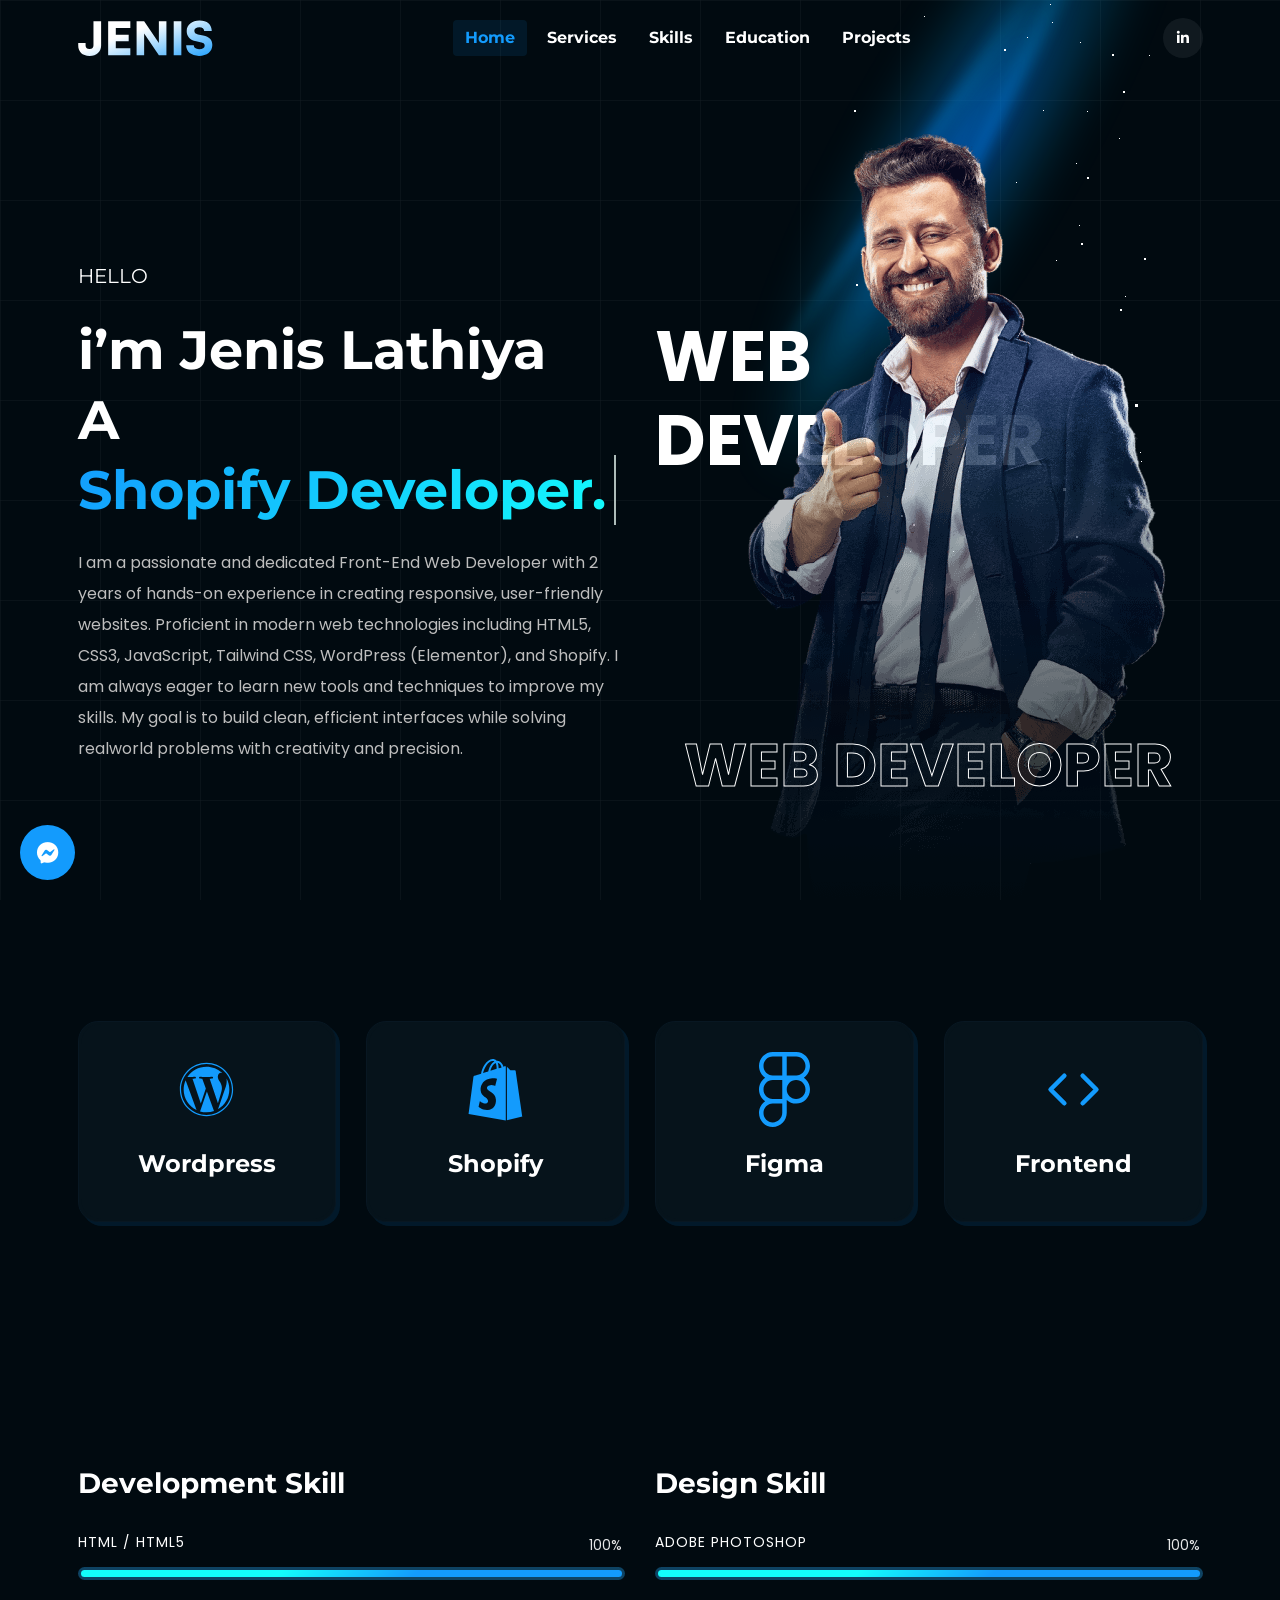
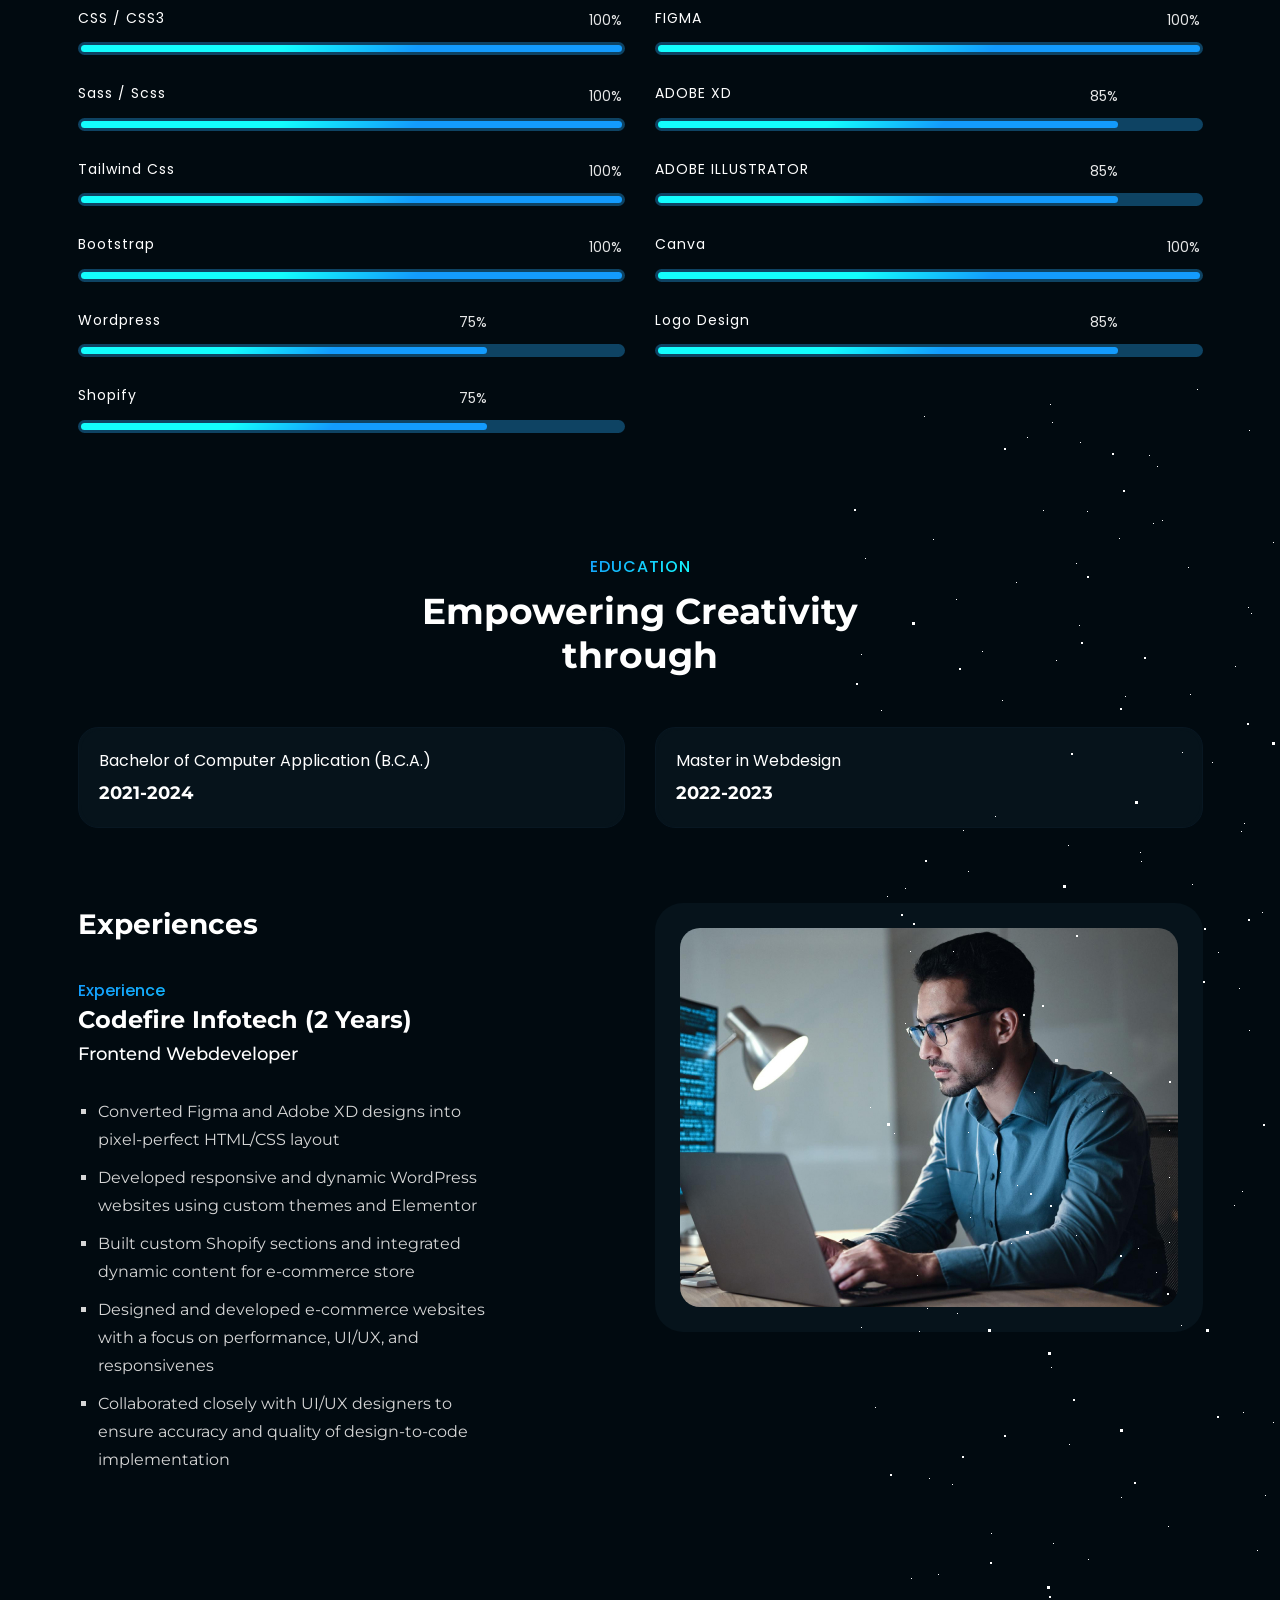
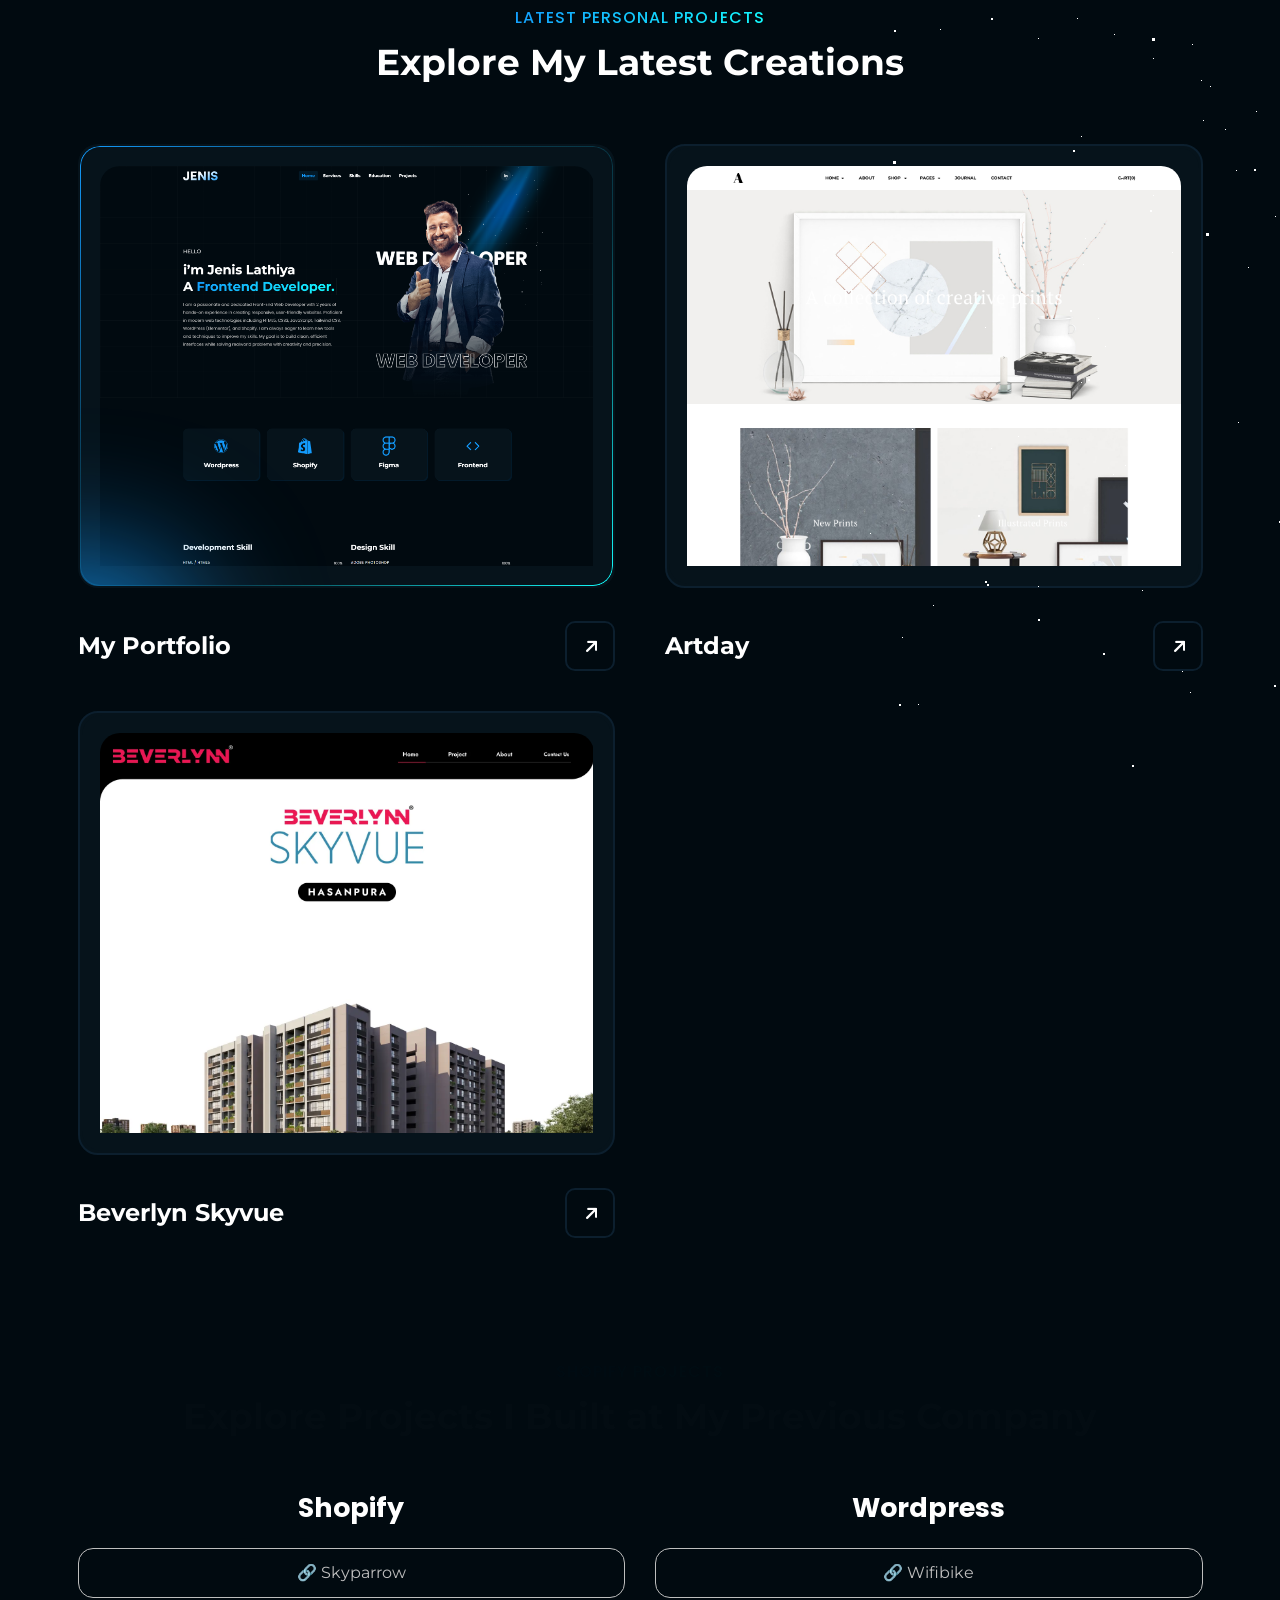
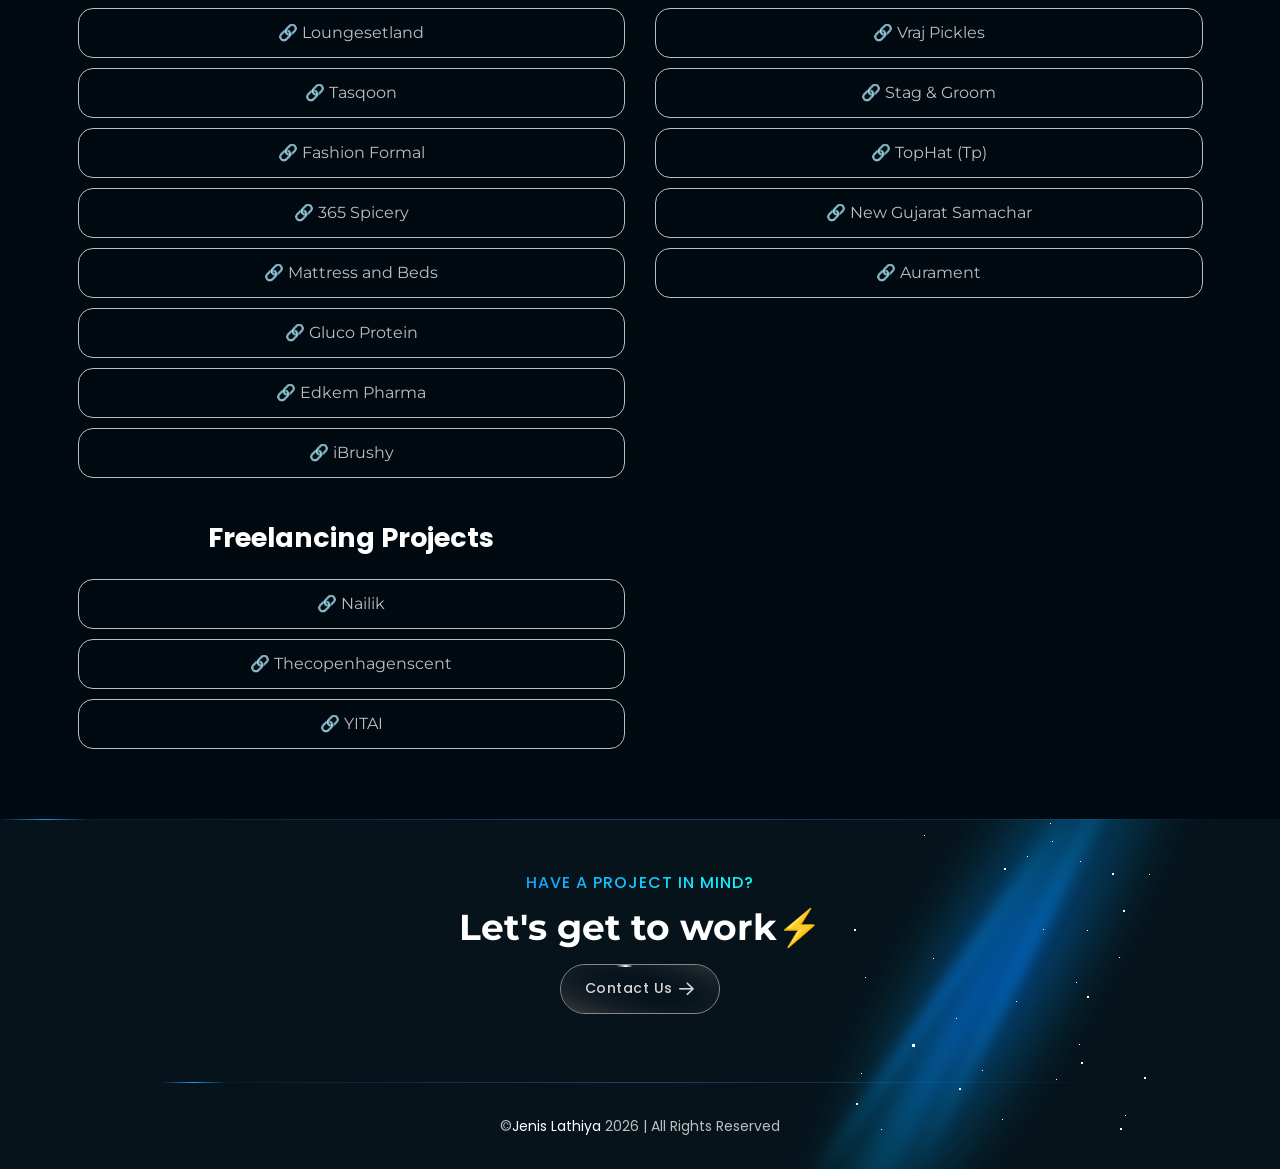
==== commit eb01d796: "Update index.html" ====
--- a/index.html
+++ b/index.html
@@ -602,6 +602,14 @@
                             <li><a href="https://aurament.com/" target="_blank">🔗 Aurament</a></li>
                         </ul>
                     </div>
+                    <div class="col-lg-6 col-sm-6 paralax-image">
+                        <h3>Freelancing Projects</h3>
+                        <ul class="project-links">
+                            <li><a href="https://naillak.dk/" target="_blank">🔗 Nailik</a></li>
+                            <li><a href="https://thecopenhagenscent.dk/" target="_blank">🔗 Thecopenhagenscent</a></li>
+                            <li><a href="https://www.yitai.la/" target="_blank">🔗 YITAI</a></li>
+                        </ul>
+                    </div>
                 </div>
             </p>
         </div>
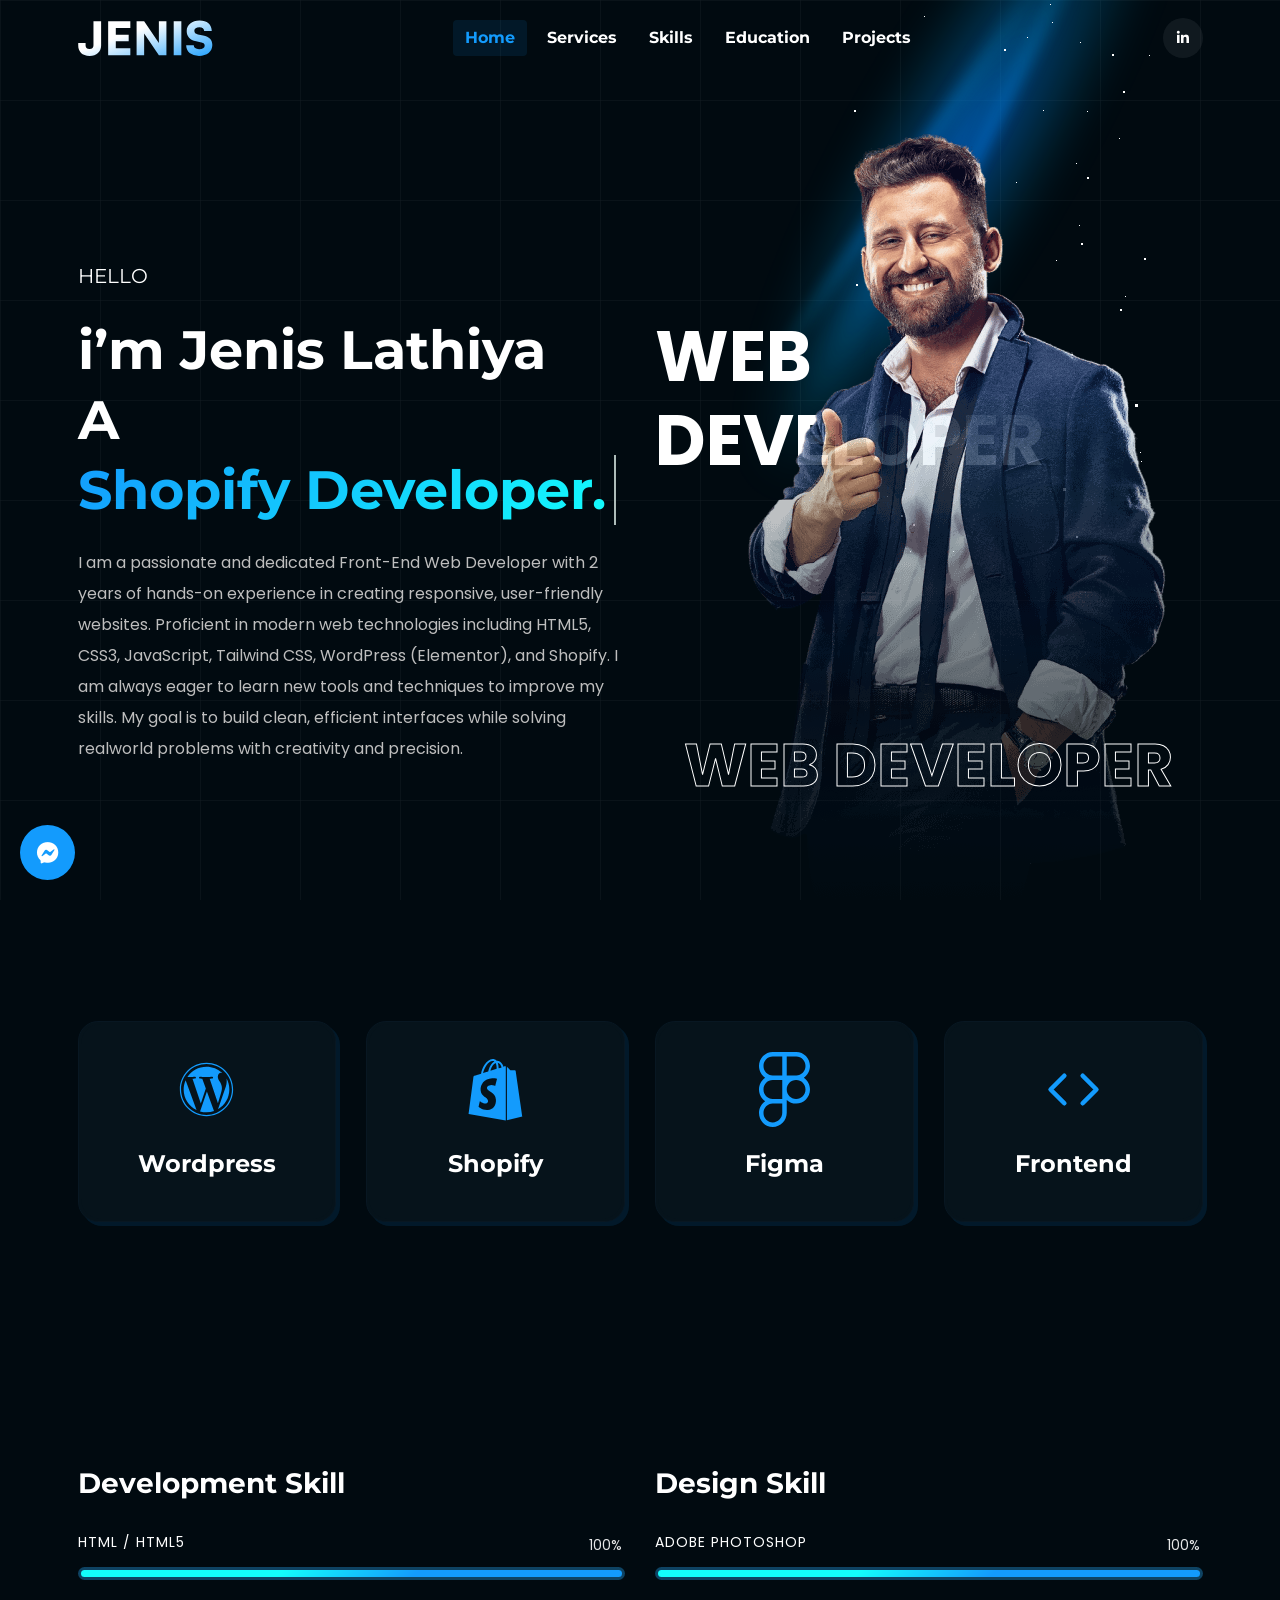
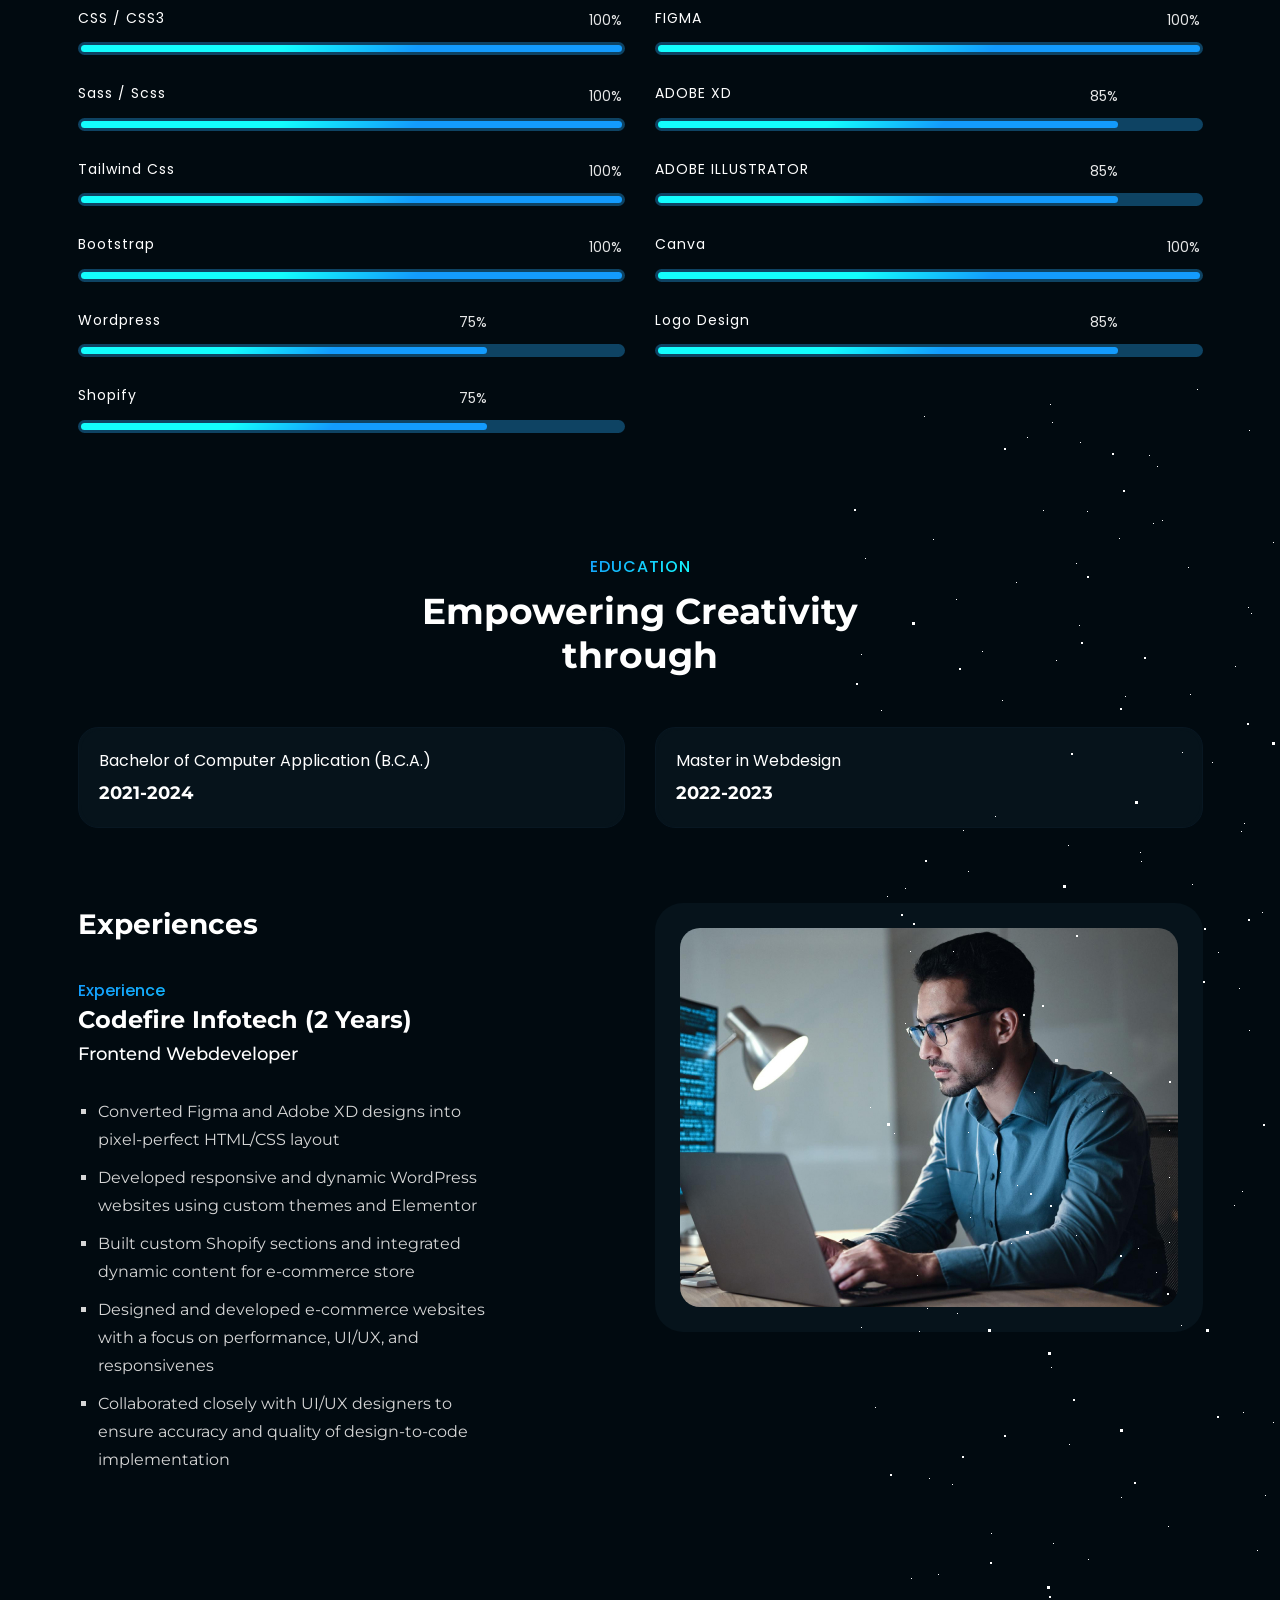
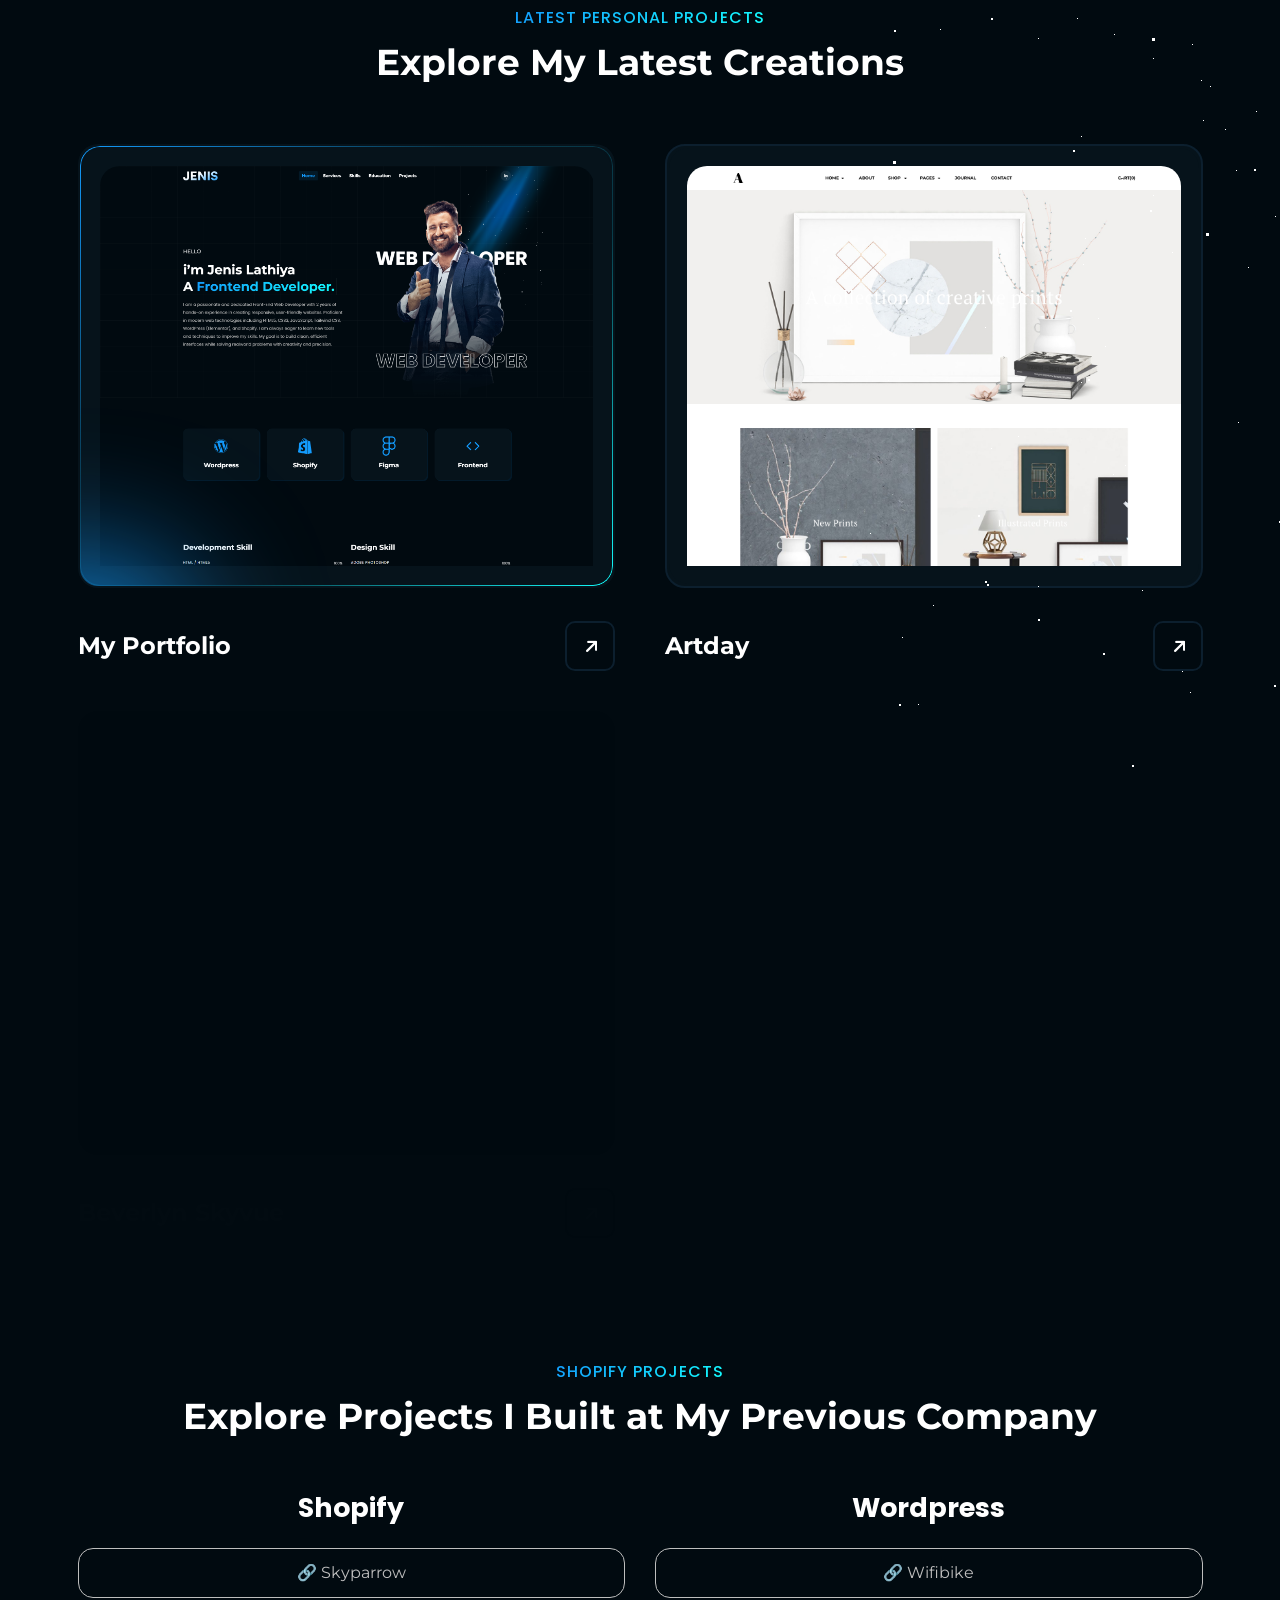
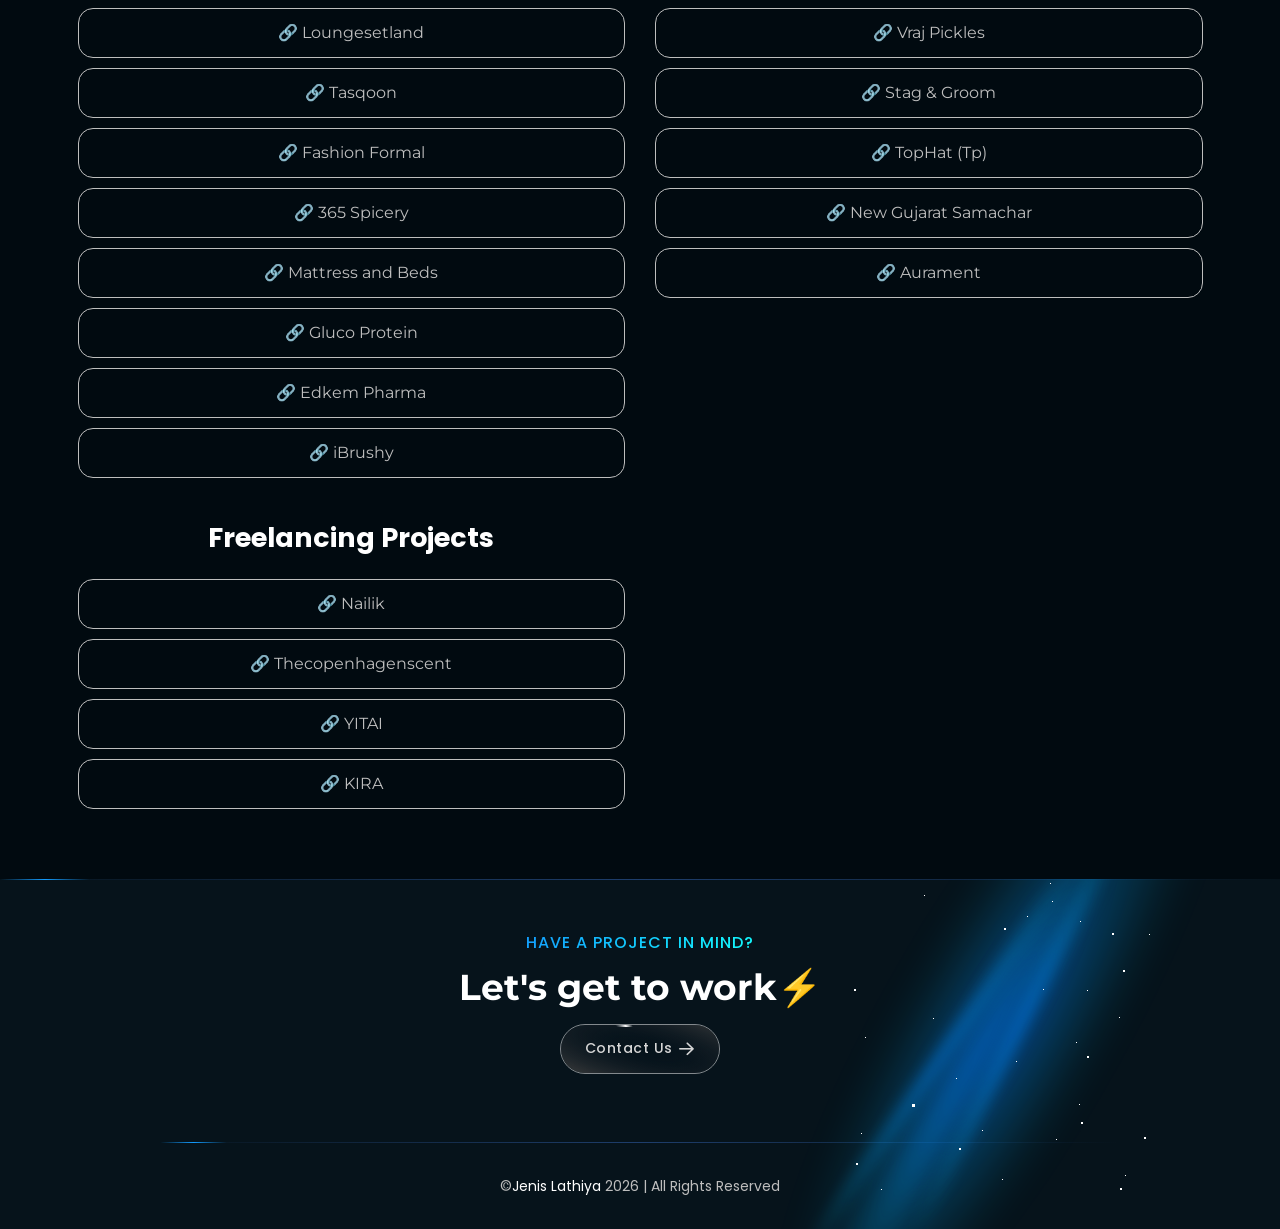
==== commit 960a37c5: "Update index.html" ====
--- a/index.html
+++ b/index.html
@@ -608,6 +608,7 @@
                             <li><a href="https://naillak.dk/" target="_blank">🔗 Nailik</a></li>
                             <li><a href="https://thecopenhagenscent.dk/" target="_blank">🔗 Thecopenhagenscent</a></li>
                             <li><a href="https://www.yitai.la/" target="_blank">🔗 YITAI</a></li>
+                            <li><a href="https://kiranyc.com/" target="_blank">🔗 KIRA</a></li>
                         </ul>
                     </div>
                 </div>
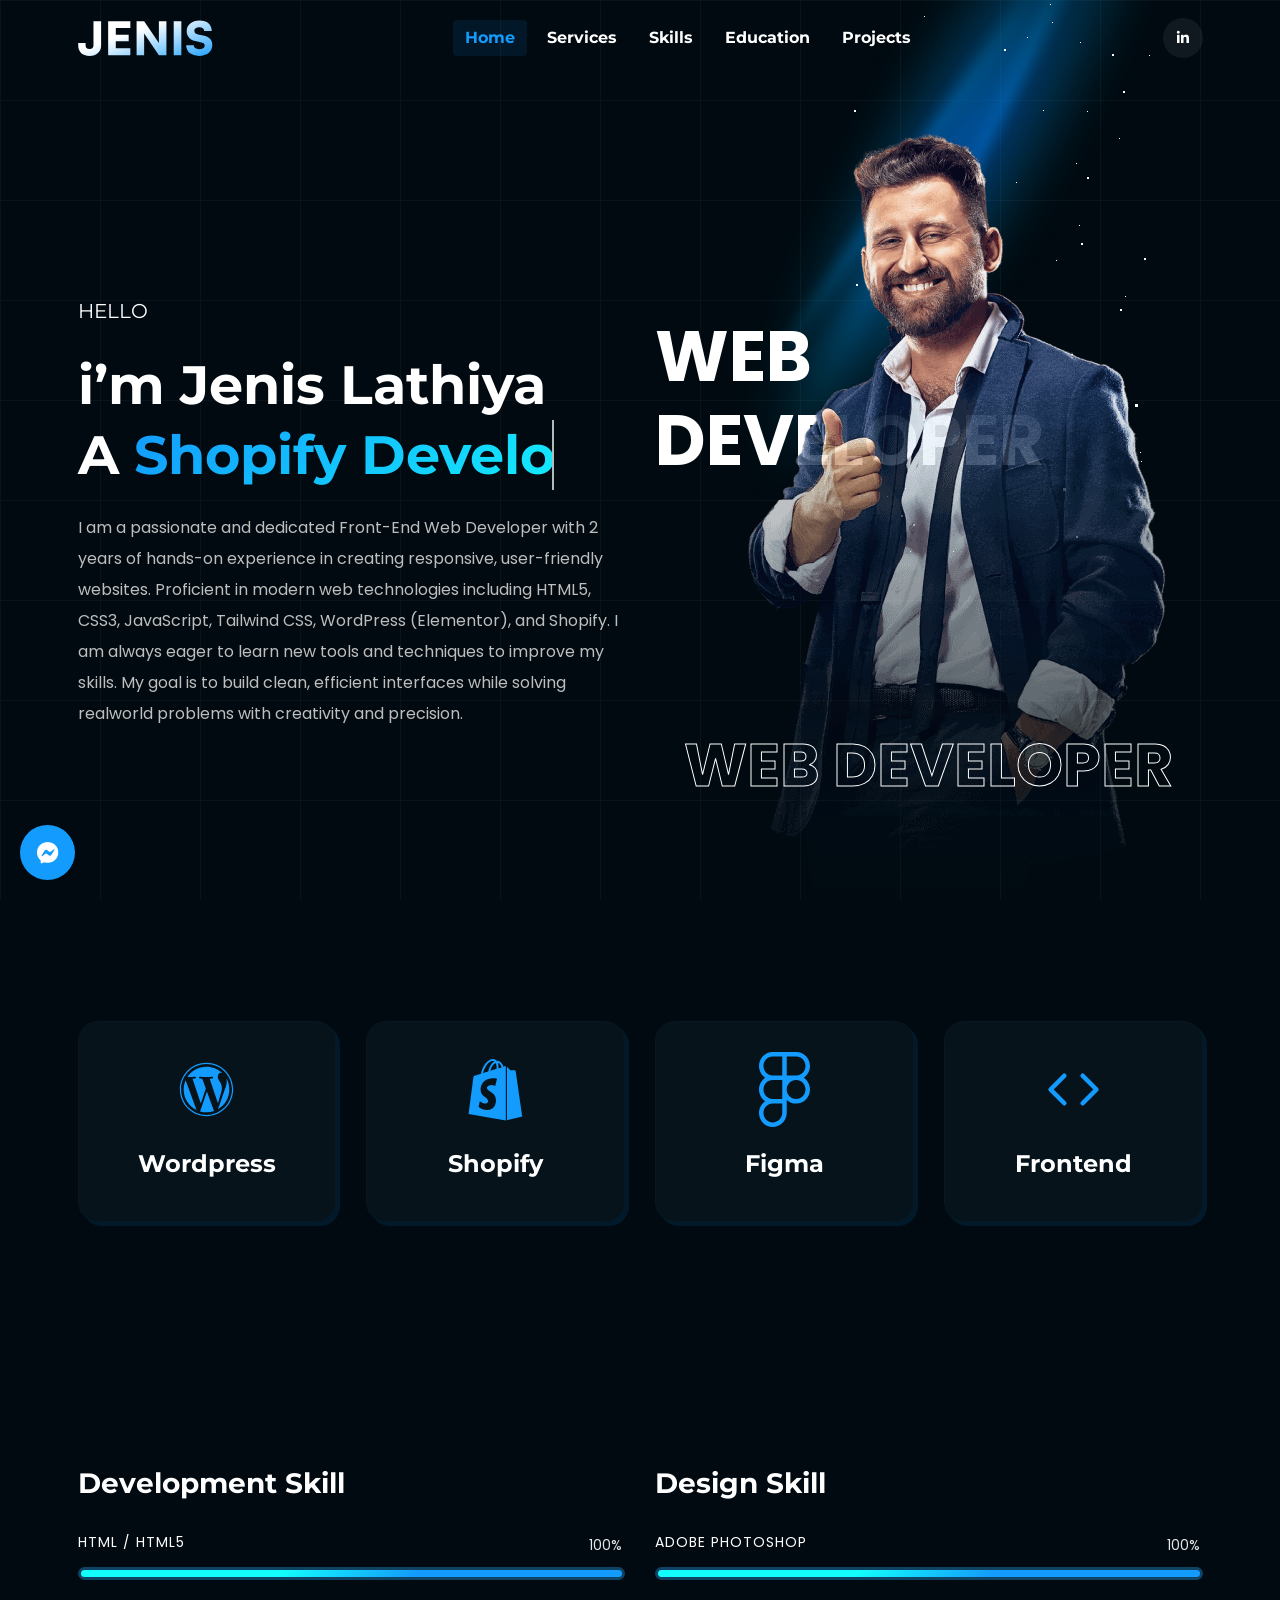
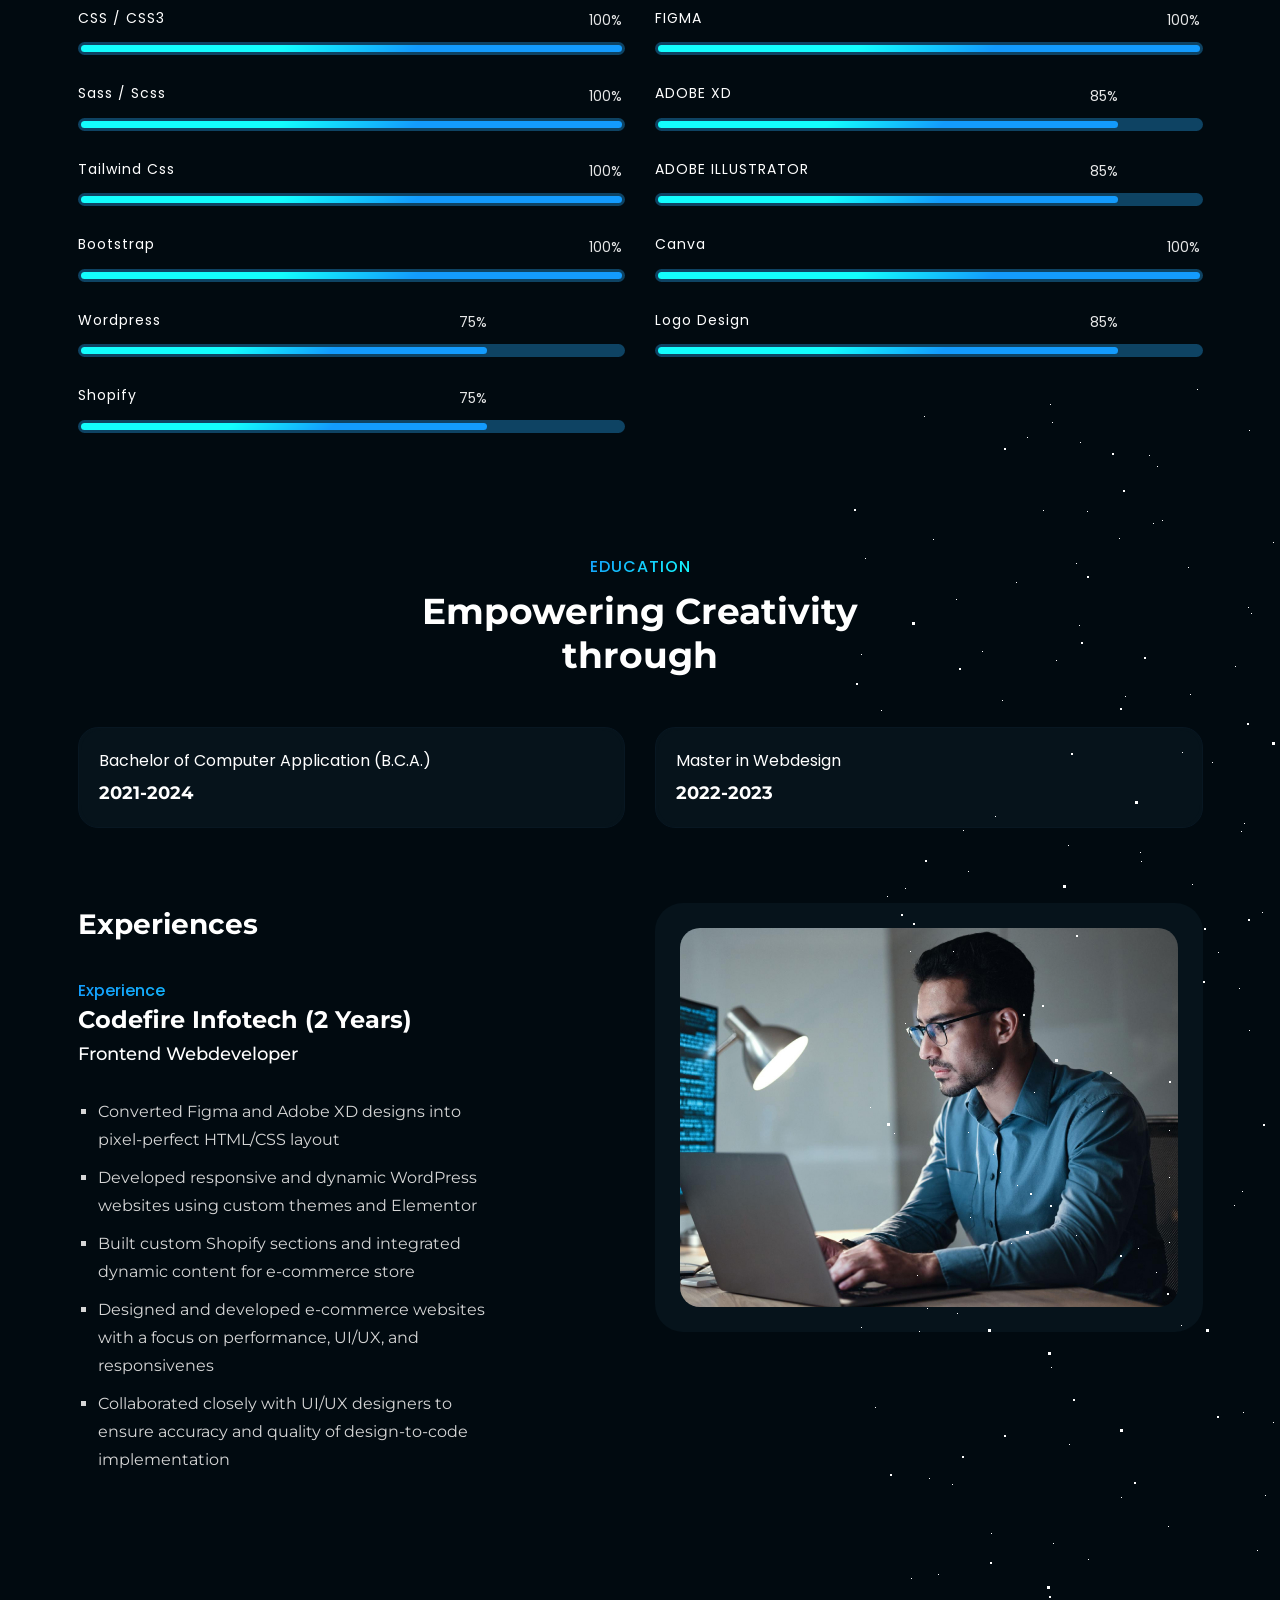
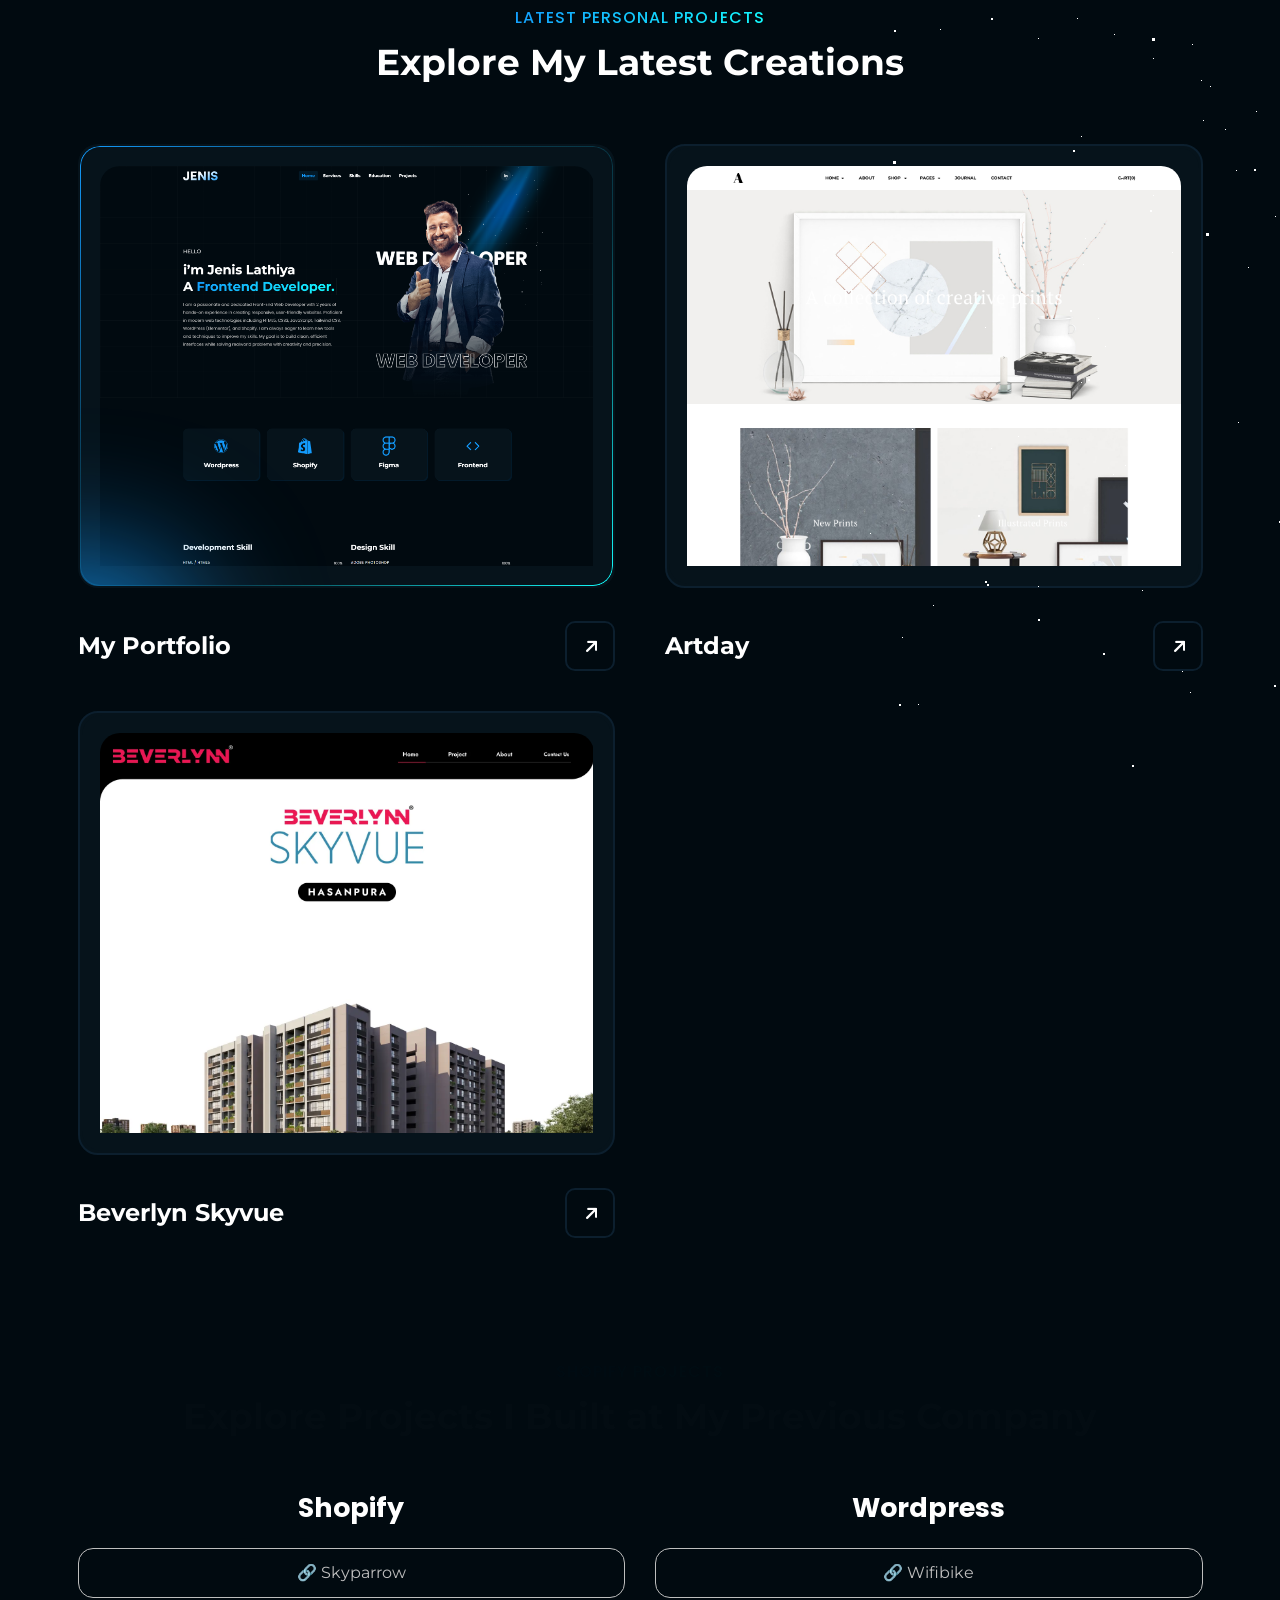
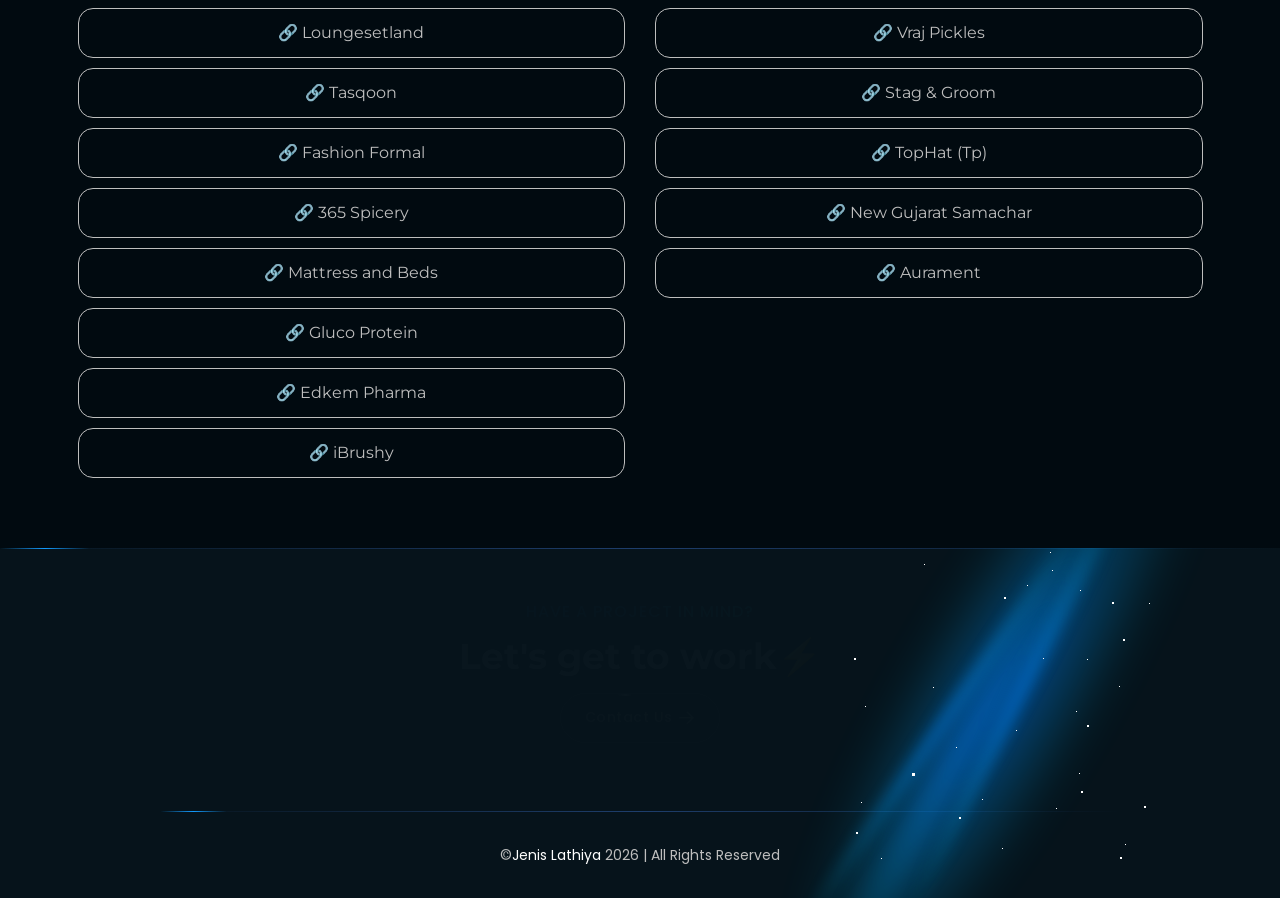
==== commit 45cb31f5: "Update index.html" ====
--- a/index.html
+++ b/index.html
@@ -602,7 +602,7 @@
                             <li><a href="https://aurament.com/" target="_blank">🔗 Aurament</a></li>
                         </ul>
                     </div>
-                    <div class="col-lg-6 col-sm-6 paralax-image">
+                    <!-- <div class="col-lg-6 col-sm-6 paralax-image">
                         <h3>Freelancing Projects</h3>
                         <ul class="project-links">
                             <li><a href="https://naillak.dk/" target="_blank">🔗 Nailik</a></li>
@@ -610,7 +610,7 @@
                             <li><a href="https://www.yitai.la/" target="_blank">🔗 YITAI</a></li>
                             <li><a href="https://kiranyc.com/" target="_blank">🔗 KIRA</a></li>
                         </ul>
-                    </div>
+                    </div> -->
                 </div>
             </p>
         </div>
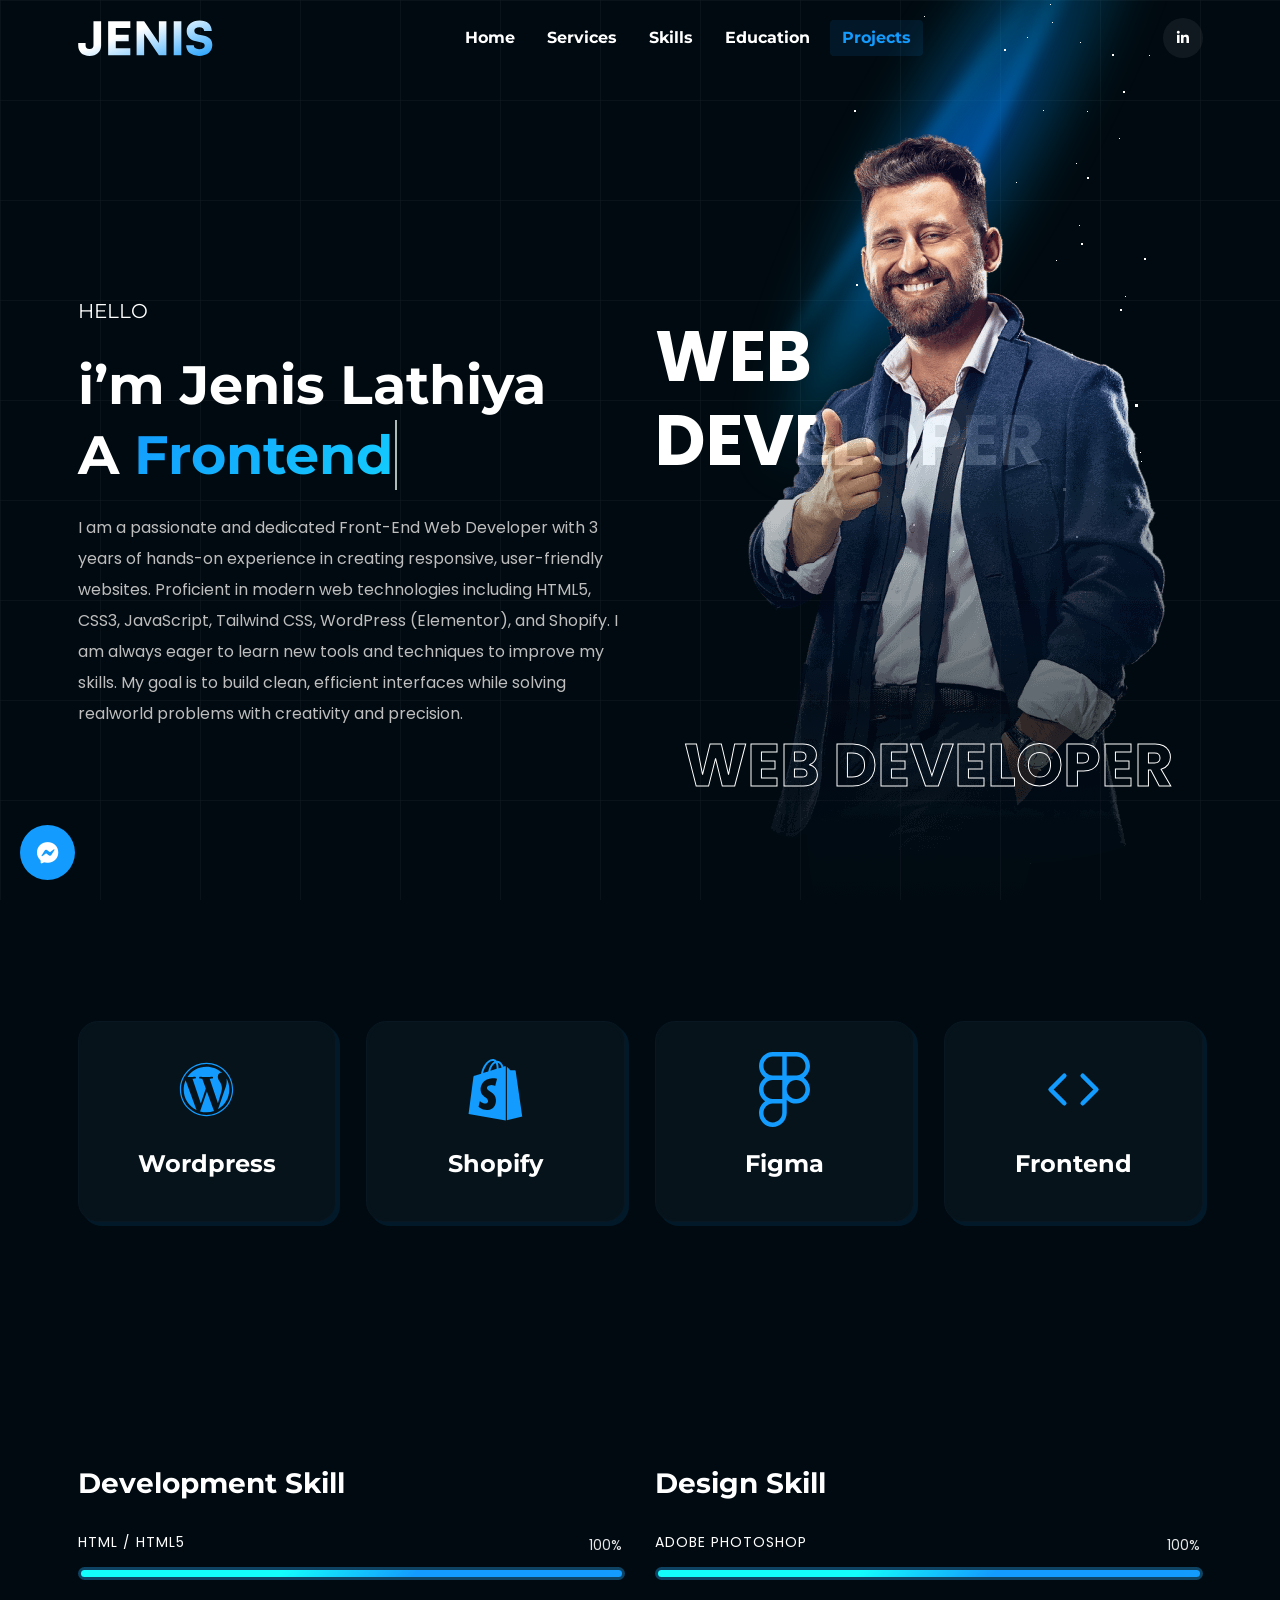
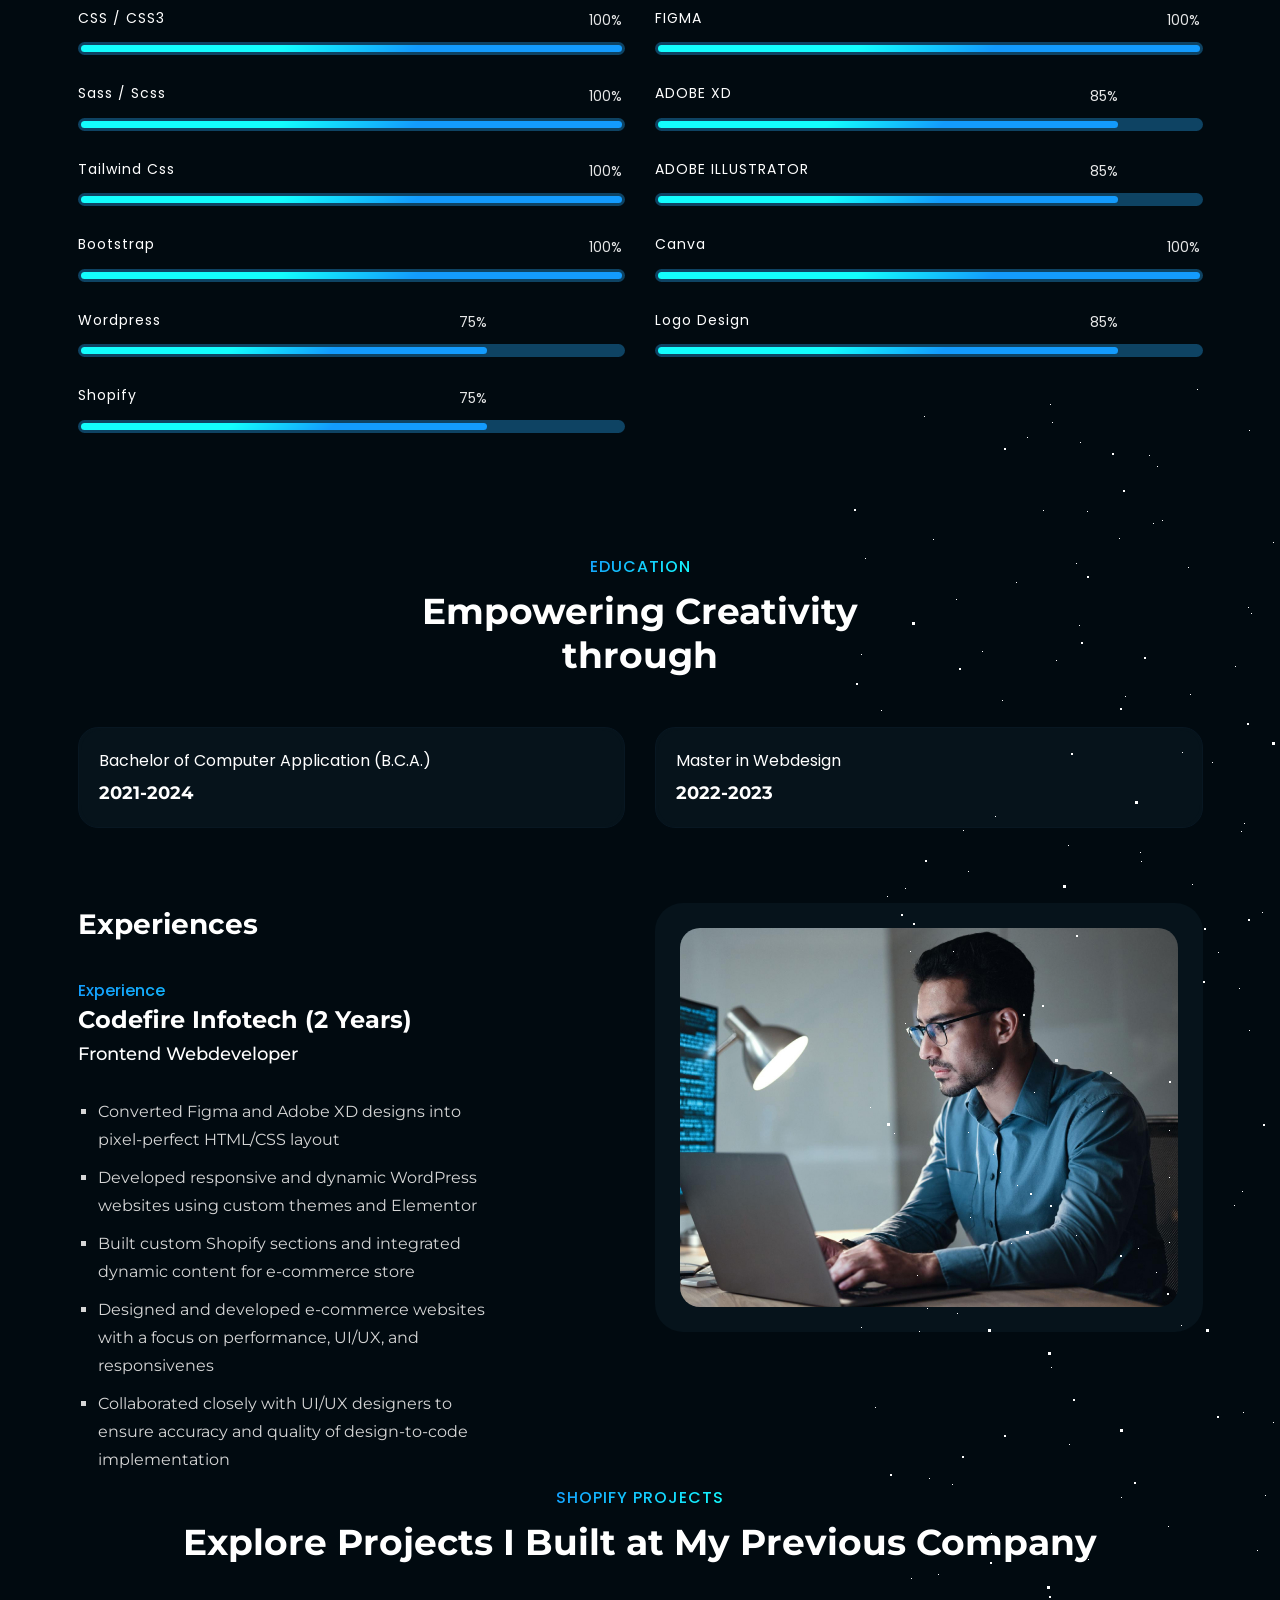
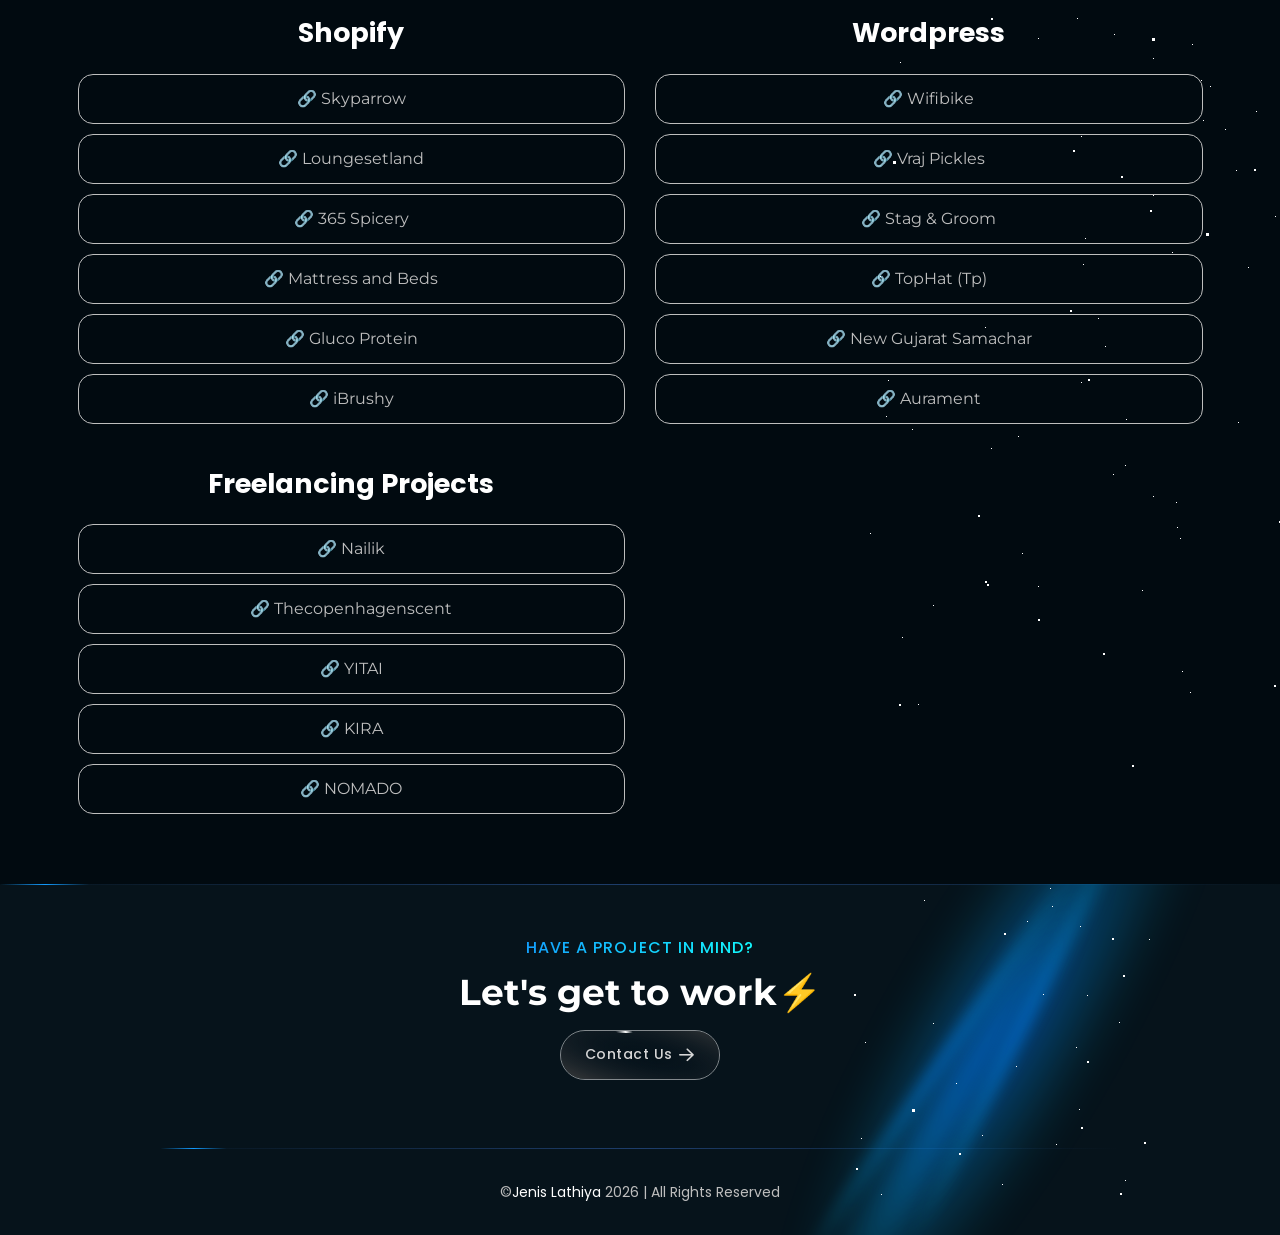
==== commit e9a06185: "Update index.html" ====
--- a/index.html
+++ b/index.html
@@ -136,7 +136,7 @@
                                 </span>
                                 </span>
                             </h1>
-                            <p class="disc tmp-scroll-trigger tmp-fade-in animation-order-3"> I am a passionate and dedicated Front-End Web Developer with 2 years of hands-on experience in creating responsive, user-friendly
+                            <p class="disc tmp-scroll-trigger tmp-fade-in animation-order-3"> I am a passionate and dedicated Front-End Web Developer with 3 years of hands-on experience in creating responsive, user-friendly
 websites. Proficient in modern web technologies including HTML5, CSS3, JavaScript, Tailwind CSS, WordPress (Elementor), and Shopify. I
 am always eager to learn new tools and techniques to improve my skills. My goal is to build clean, efficient interfaces while solving realworld problems with creativity and precision.</p>
                             <div class="button-area-banner-one tmp-scroll-trigger tmp-fade-in animation-order-4" style="display: none;">
@@ -476,7 +476,7 @@
     <!-- Tpm Education Experience Area End -->
 
     <!-- Tpm Latest Portfolio Area Start -->
-    <div class="latest-portfolio-area custom-column-grid tmp-section-gapTop" style="padding-bottom: 120px;" id="portfolio">
+    <div class="latest-portfolio-area custom-column-grid tmp-section-gapTop" style="padding-bottom: 120px; display: none;" id="portfolio">
         <div class="container">
             <div class="section-head mb--60">
                 <div class="section-sub-title center-title tmp-scroll-trigger tmp-fade-in animation-order-1">
@@ -582,12 +582,9 @@
                         <ul class="project-links">
                             <li><a href="https://skyparrow.com/" target="_blank">🔗 Skyparrow</a></li>
                             <li><a href="https://loungesetland.nl/" target="_blank">🔗 Loungesetland</a></li>
-                            <li><a href="https://tasqoon.com/" target="_blank">🔗 Tasqoon</a></li>
-                            <li><a href="https://fashionformal.com/" target="_blank">🔗 Fashion Formal</a></li>
                             <li><a href="https://365spicery.com/" target="_blank">🔗 365 Spicery</a></li>
                             <li><a href="https://mattressandbeds.co.uk/" target="_blank">🔗 Mattress and Beds</a></li>
                             <li><a href="https://gluco-protein.com/" target="_blank">🔗 Gluco Protein</a></li>
-                            <li><a href="https://edkempharma.com/" target="_blank">🔗 Edkem Pharma</a></li>
                             <li><a href="http://ibrushy.com/" target="_blank">🔗 iBrushy</a></li>
                         </ul>
                     </div>    
@@ -602,15 +599,16 @@
                             <li><a href="https://aurament.com/" target="_blank">🔗 Aurament</a></li>
                         </ul>
                     </div>
-                    <!-- <div class="col-lg-6 col-sm-6 paralax-image">
+                    <div class="col-lg-6 col-sm-6 paralax-image">
                         <h3>Freelancing Projects</h3>
                         <ul class="project-links">
                             <li><a href="https://naillak.dk/" target="_blank">🔗 Nailik</a></li>
                             <li><a href="https://thecopenhagenscent.dk/" target="_blank">🔗 Thecopenhagenscent</a></li>
                             <li><a href="https://www.yitai.la/" target="_blank">🔗 YITAI</a></li>
                             <li><a href="https://kiranyc.com/" target="_blank">🔗 KIRA</a></li>
+                            <li><a href="https://nomado.dk/" target="_blank">🔗 NOMADO</a></li>
                         </ul>
-                    </div> -->
+                    </div>
                 </div>
             </p>
         </div>
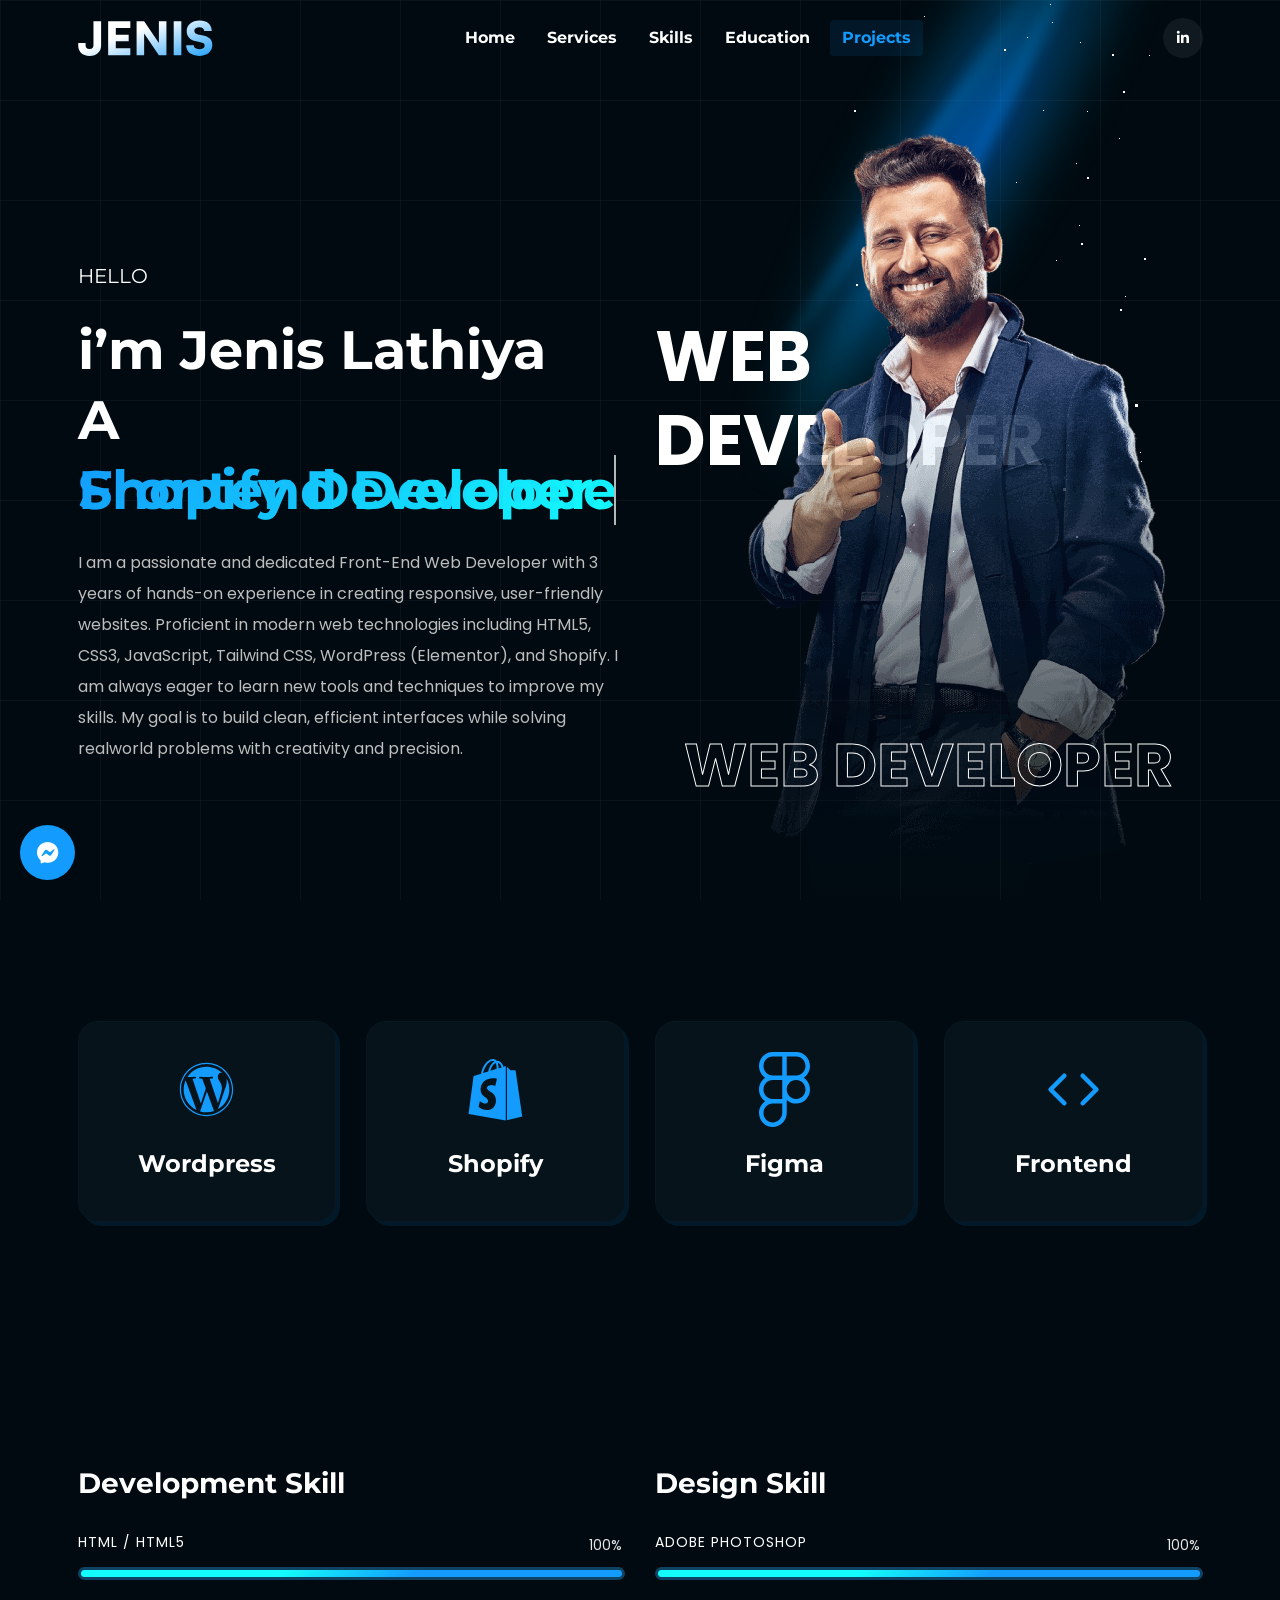
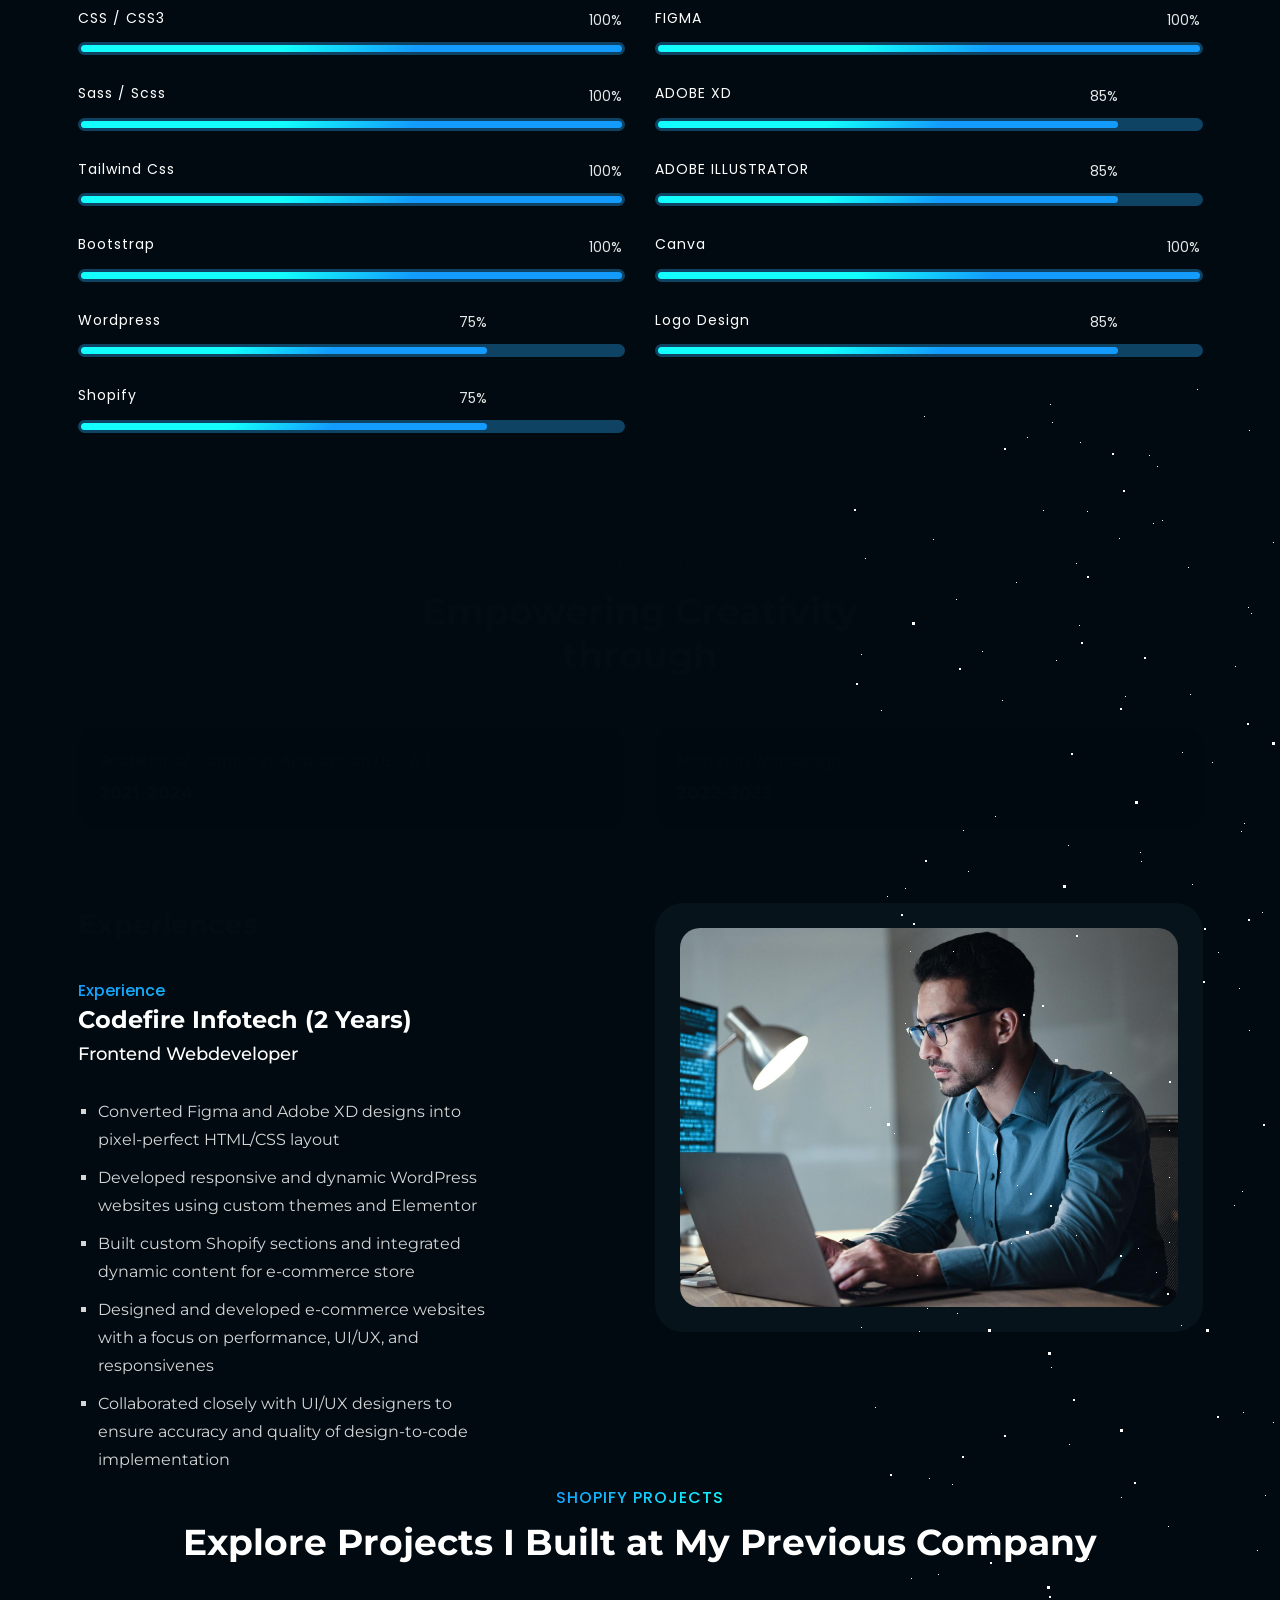
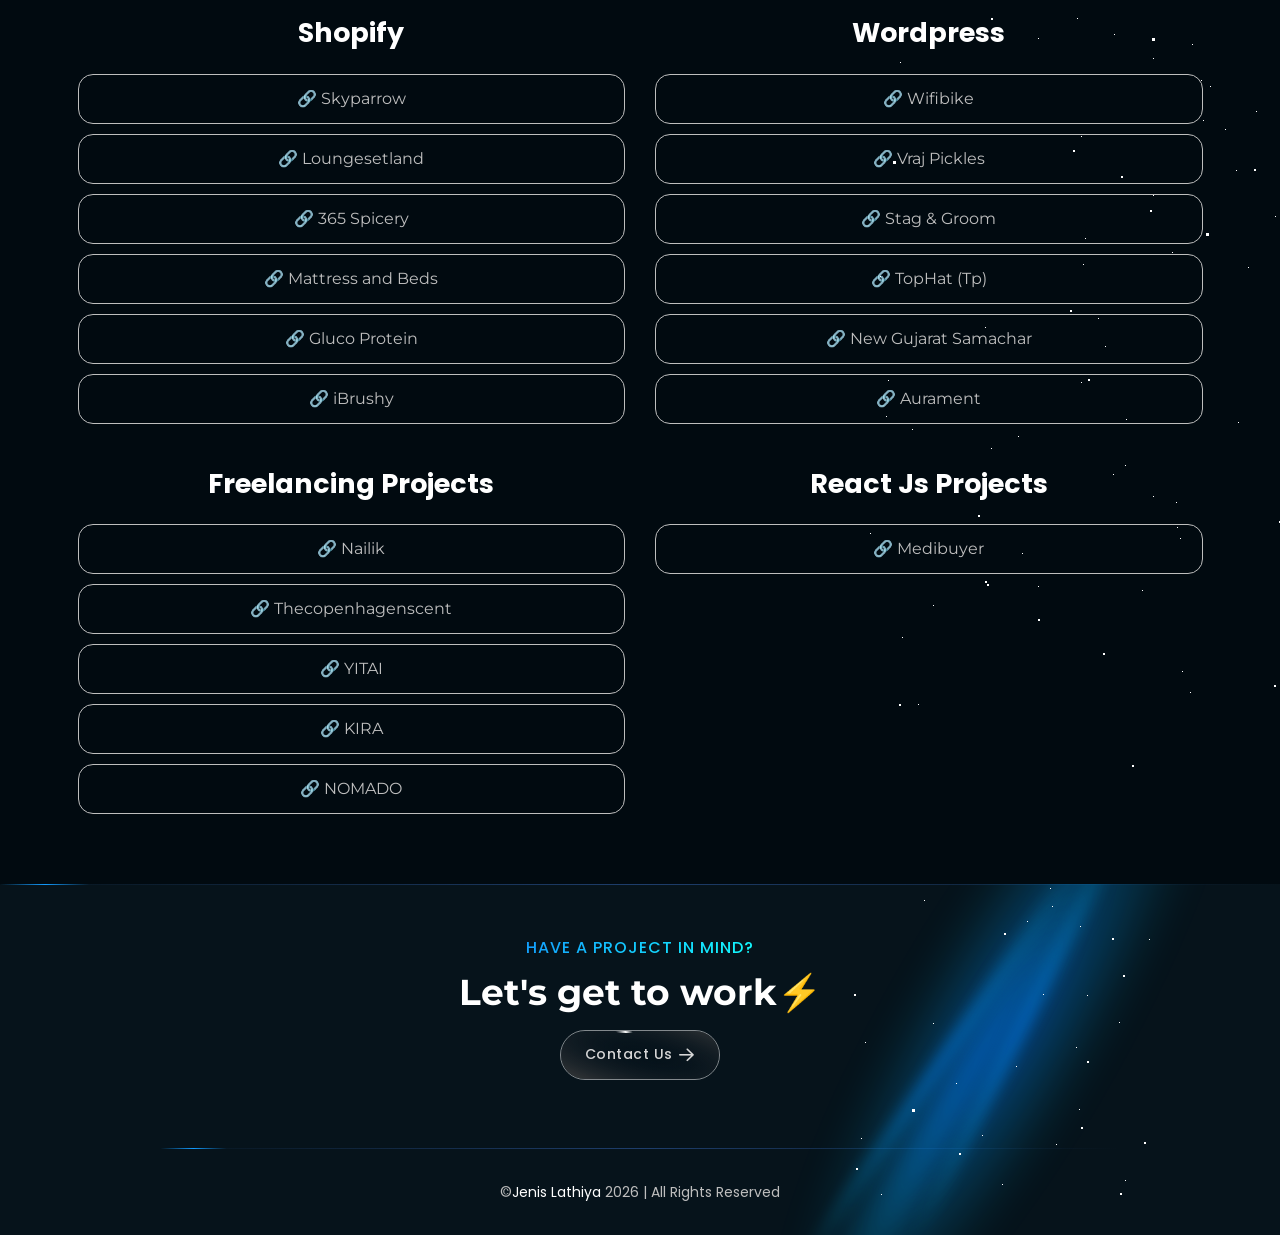
==== commit 9bafd7e2: "Update index.html" ====
--- a/index.html
+++ b/index.html
@@ -609,6 +609,12 @@
                             <li><a href="https://nomado.dk/" target="_blank">🔗 NOMADO</a></li>
                         </ul>
                     </div>
+                    <div class="col-lg-6 col-sm-6 paralax-image">
+                        <h3>React Js Projects</h3>
+                        <ul class="project-links">
+                            <li><a href="https://medibuyer.netlify.app/" target="_blank">🔗 Medibuyer</a></li>
+                        </ul>
+                    </div>
                 </div>
             </p>
         </div>
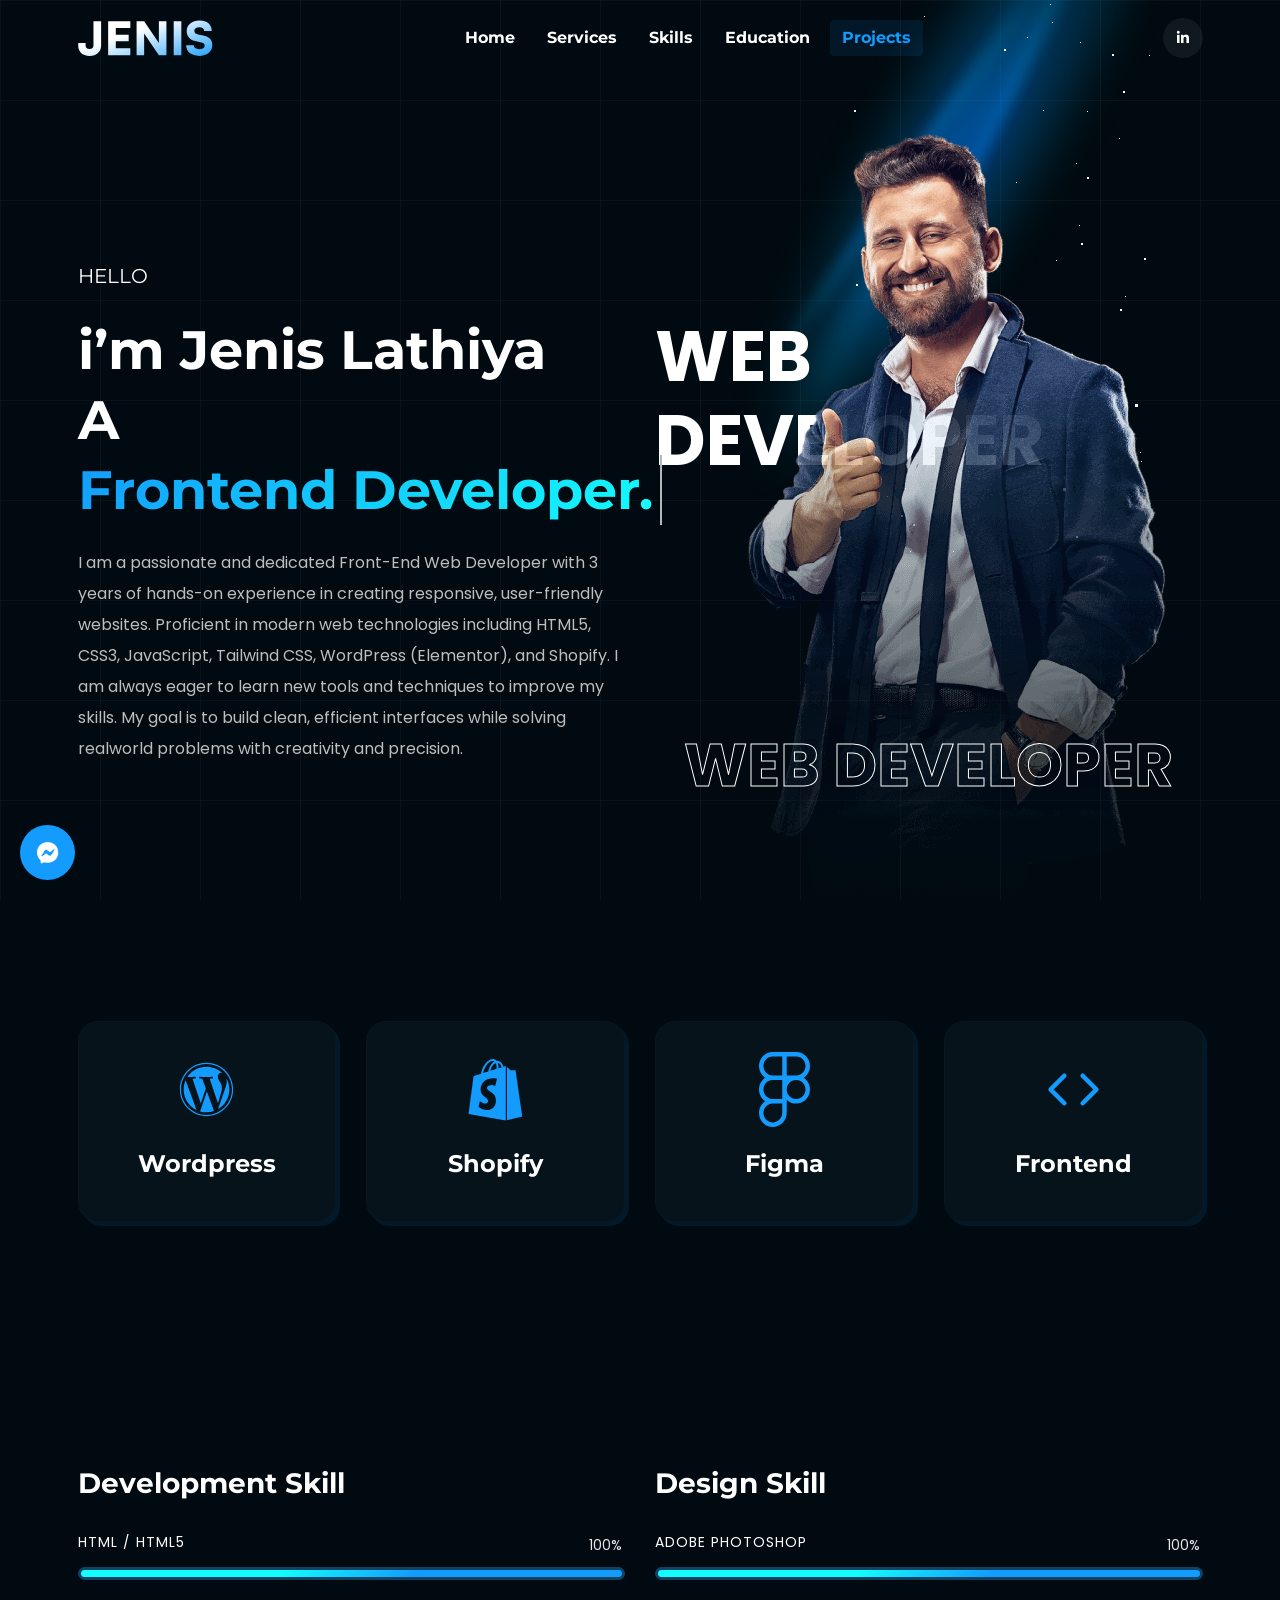
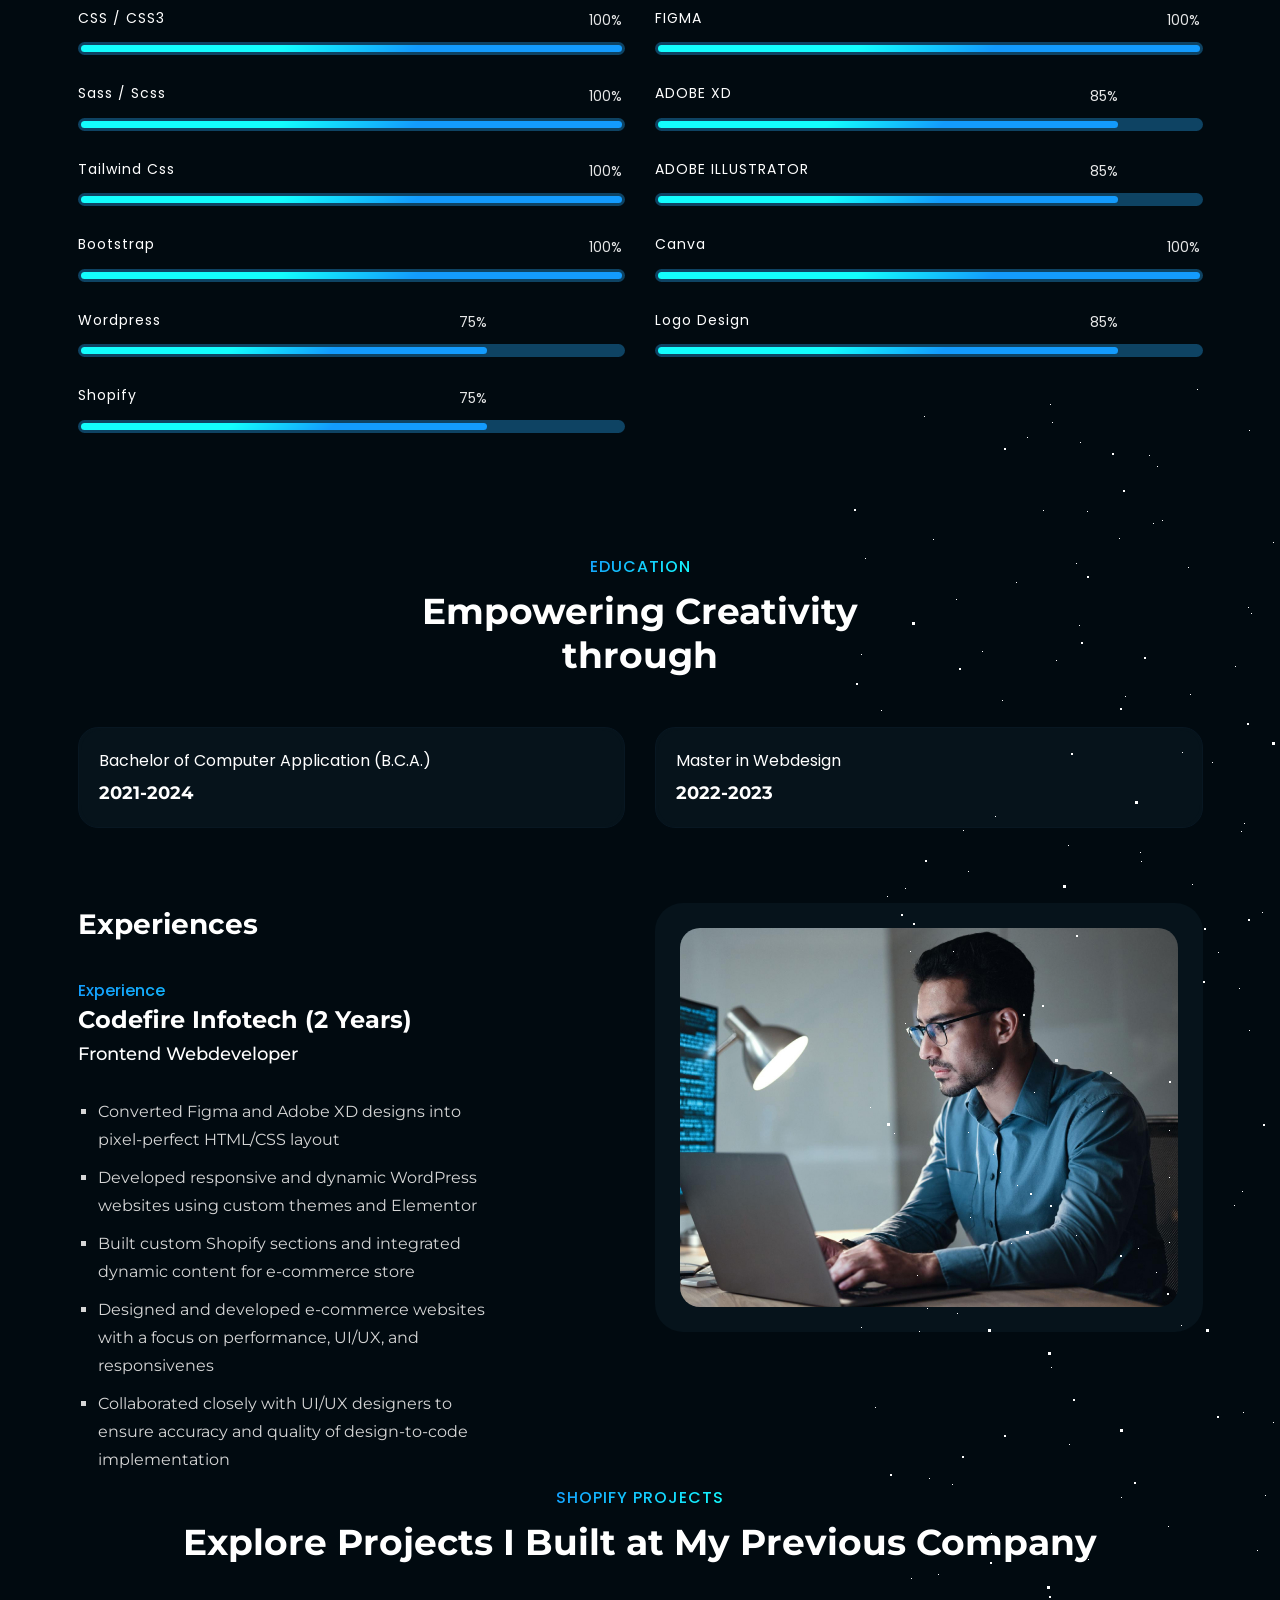
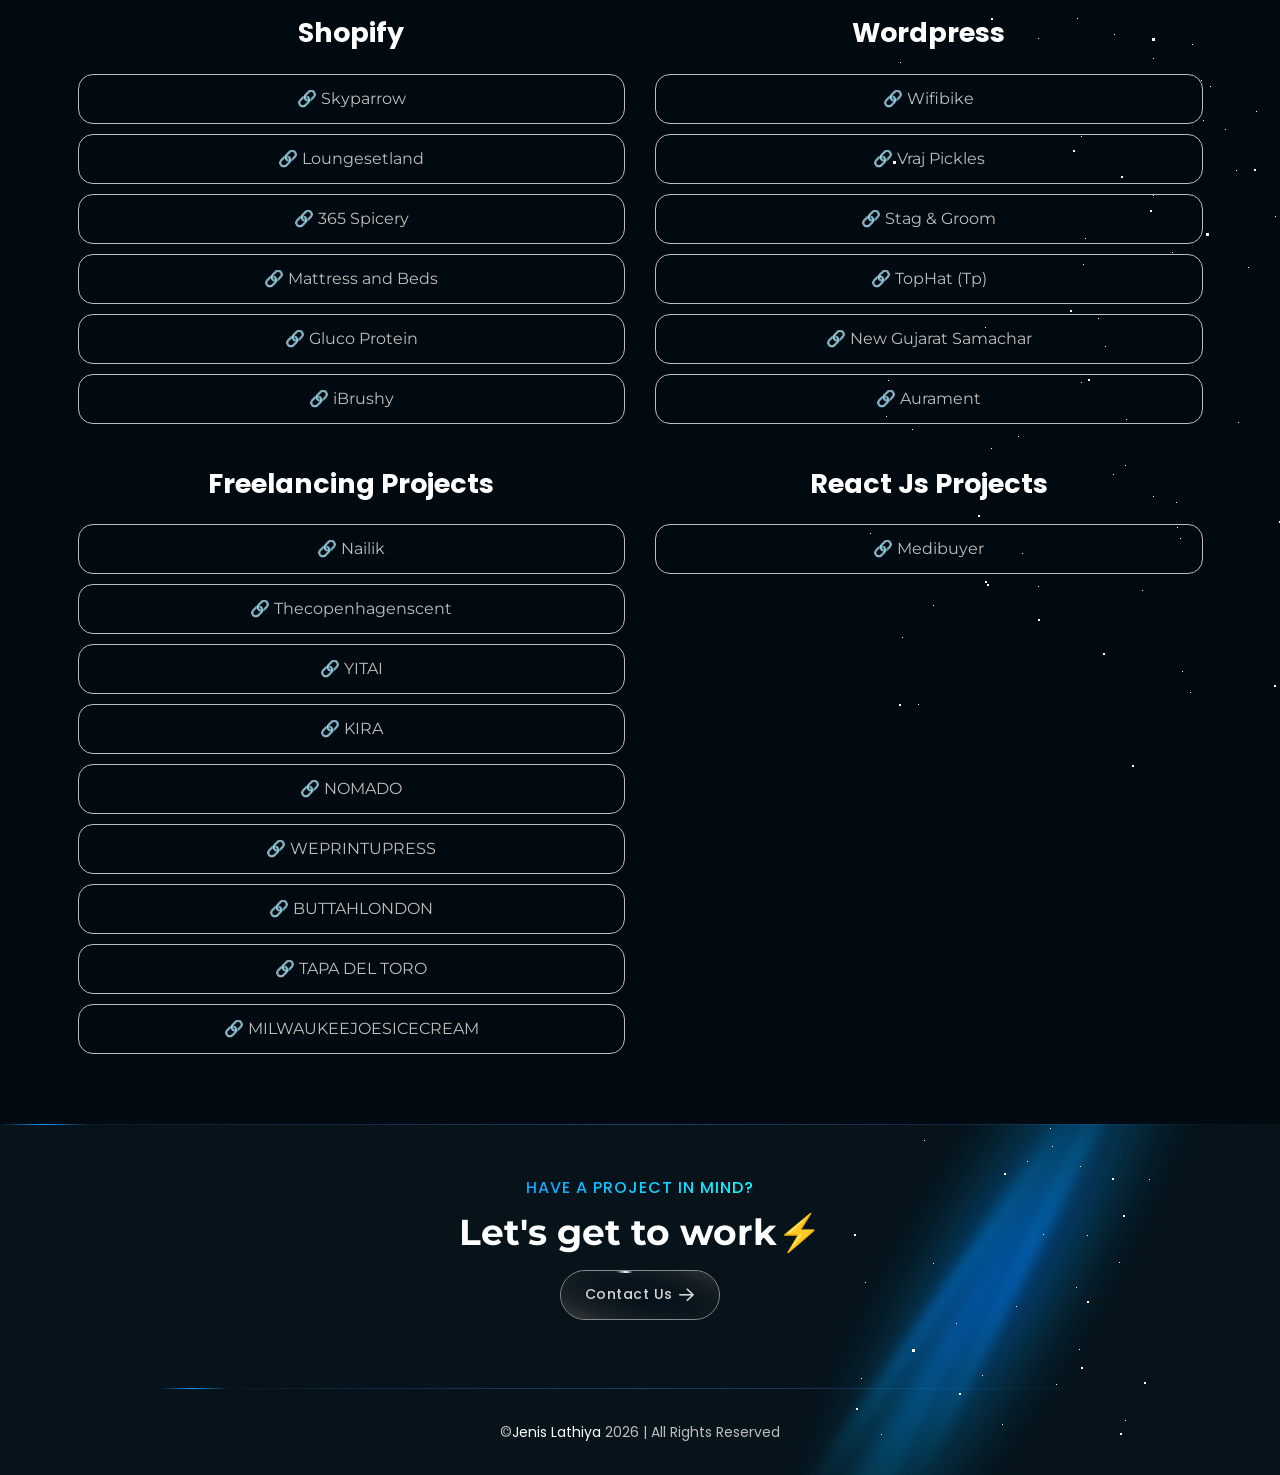
==== commit 58214c10: "New Links Added" ====
--- a/index.html
+++ b/index.html
@@ -607,6 +607,10 @@
                             <li><a href="https://www.yitai.la/" target="_blank">🔗 YITAI</a></li>
                             <li><a href="https://kiranyc.com/" target="_blank">🔗 KIRA</a></li>
                             <li><a href="https://nomado.dk/" target="_blank">🔗 NOMADO</a></li>
+                            <li><a href="http://weprintupress.com/" target="_blank">🔗 WEPRINTUPRESS</a></li>
+                            <li><a href="https://buttahlondon.com/" target="_blank">🔗 BUTTAHLONDON</a></li>
+                            <li><a href="https://tapa-del-toro.myshopify.com/" target="_blank">🔗 TAPA DEL TORO</a></li>
+                            <li><a href="https://60828c-3.myshopify.com/" target="_blank">🔗 MILWAUKEEJOESICECREAM</a></li>
                         </ul>
                     </div>
                     <div class="col-lg-6 col-sm-6 paralax-image">
@@ -1849,4 +1853,4 @@
     <script src="/assets/js/main.js"></script>
 </body>
 
-</html>+</html>
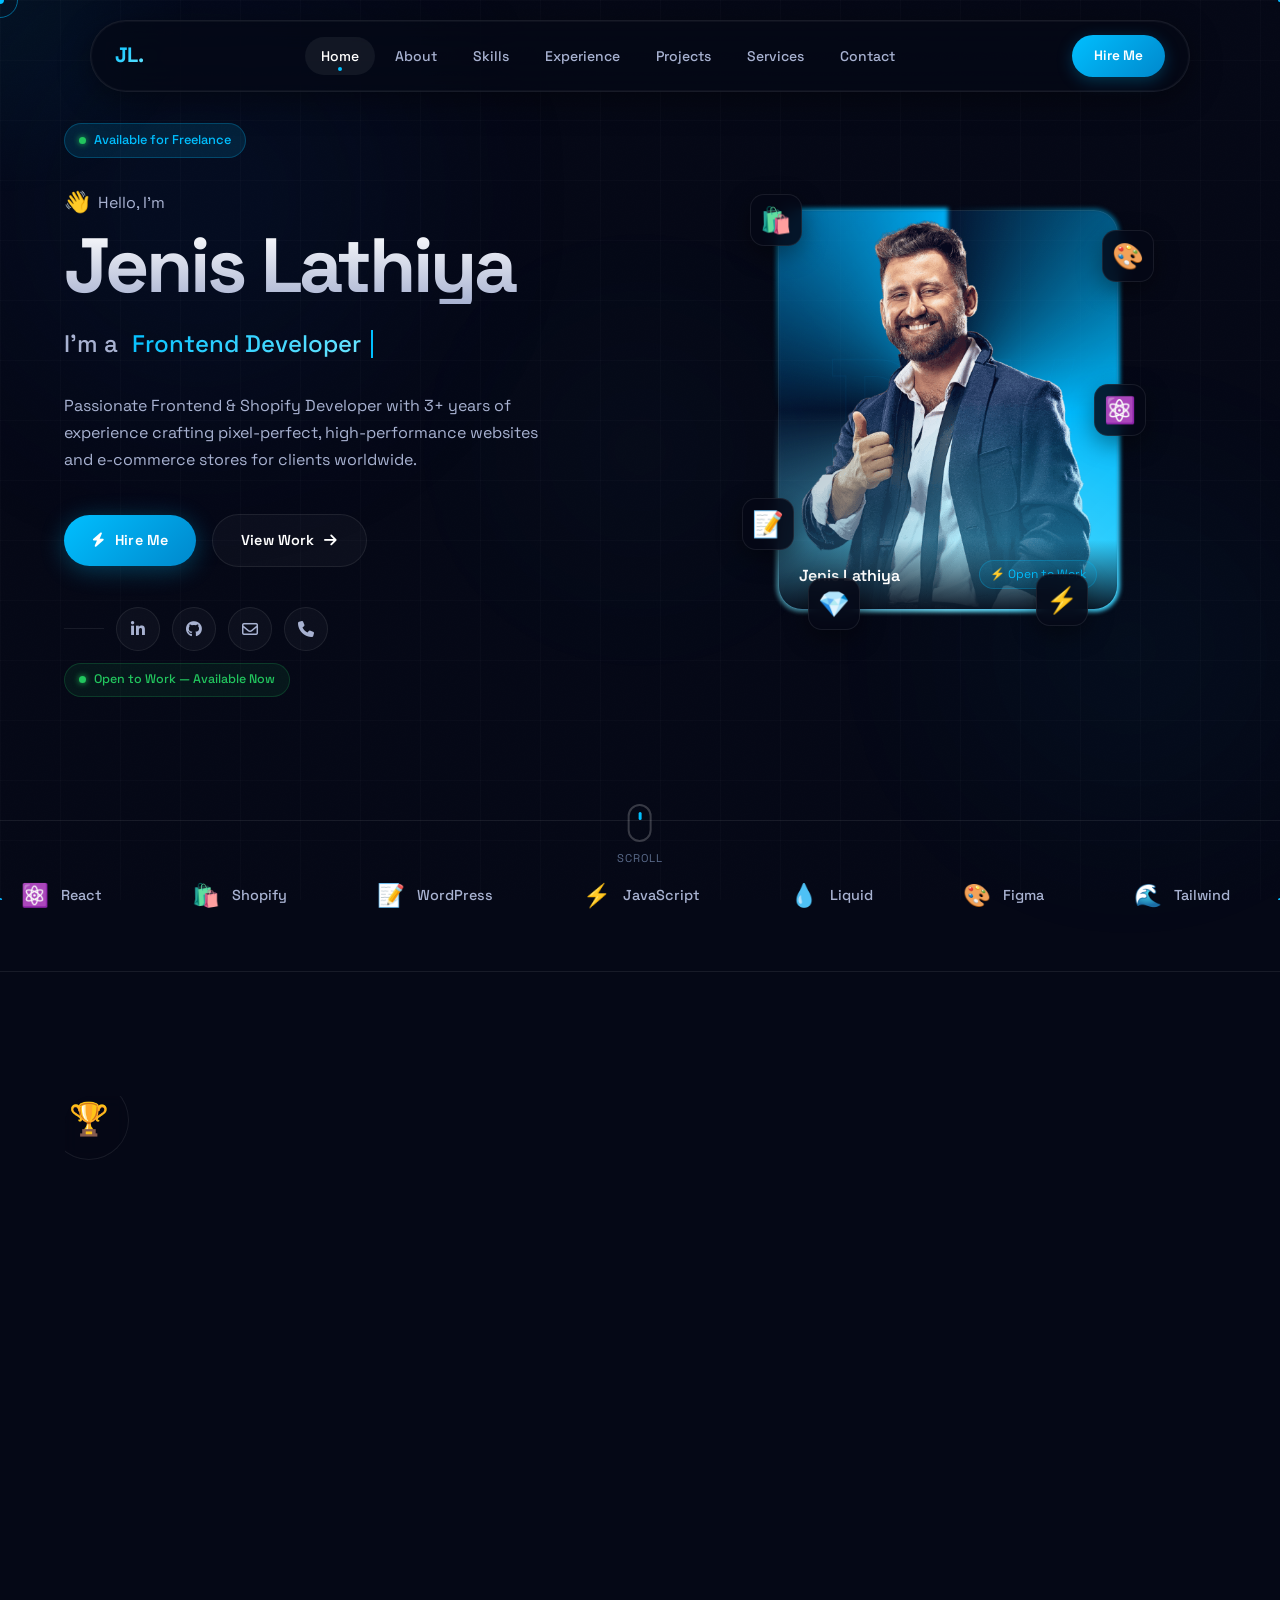
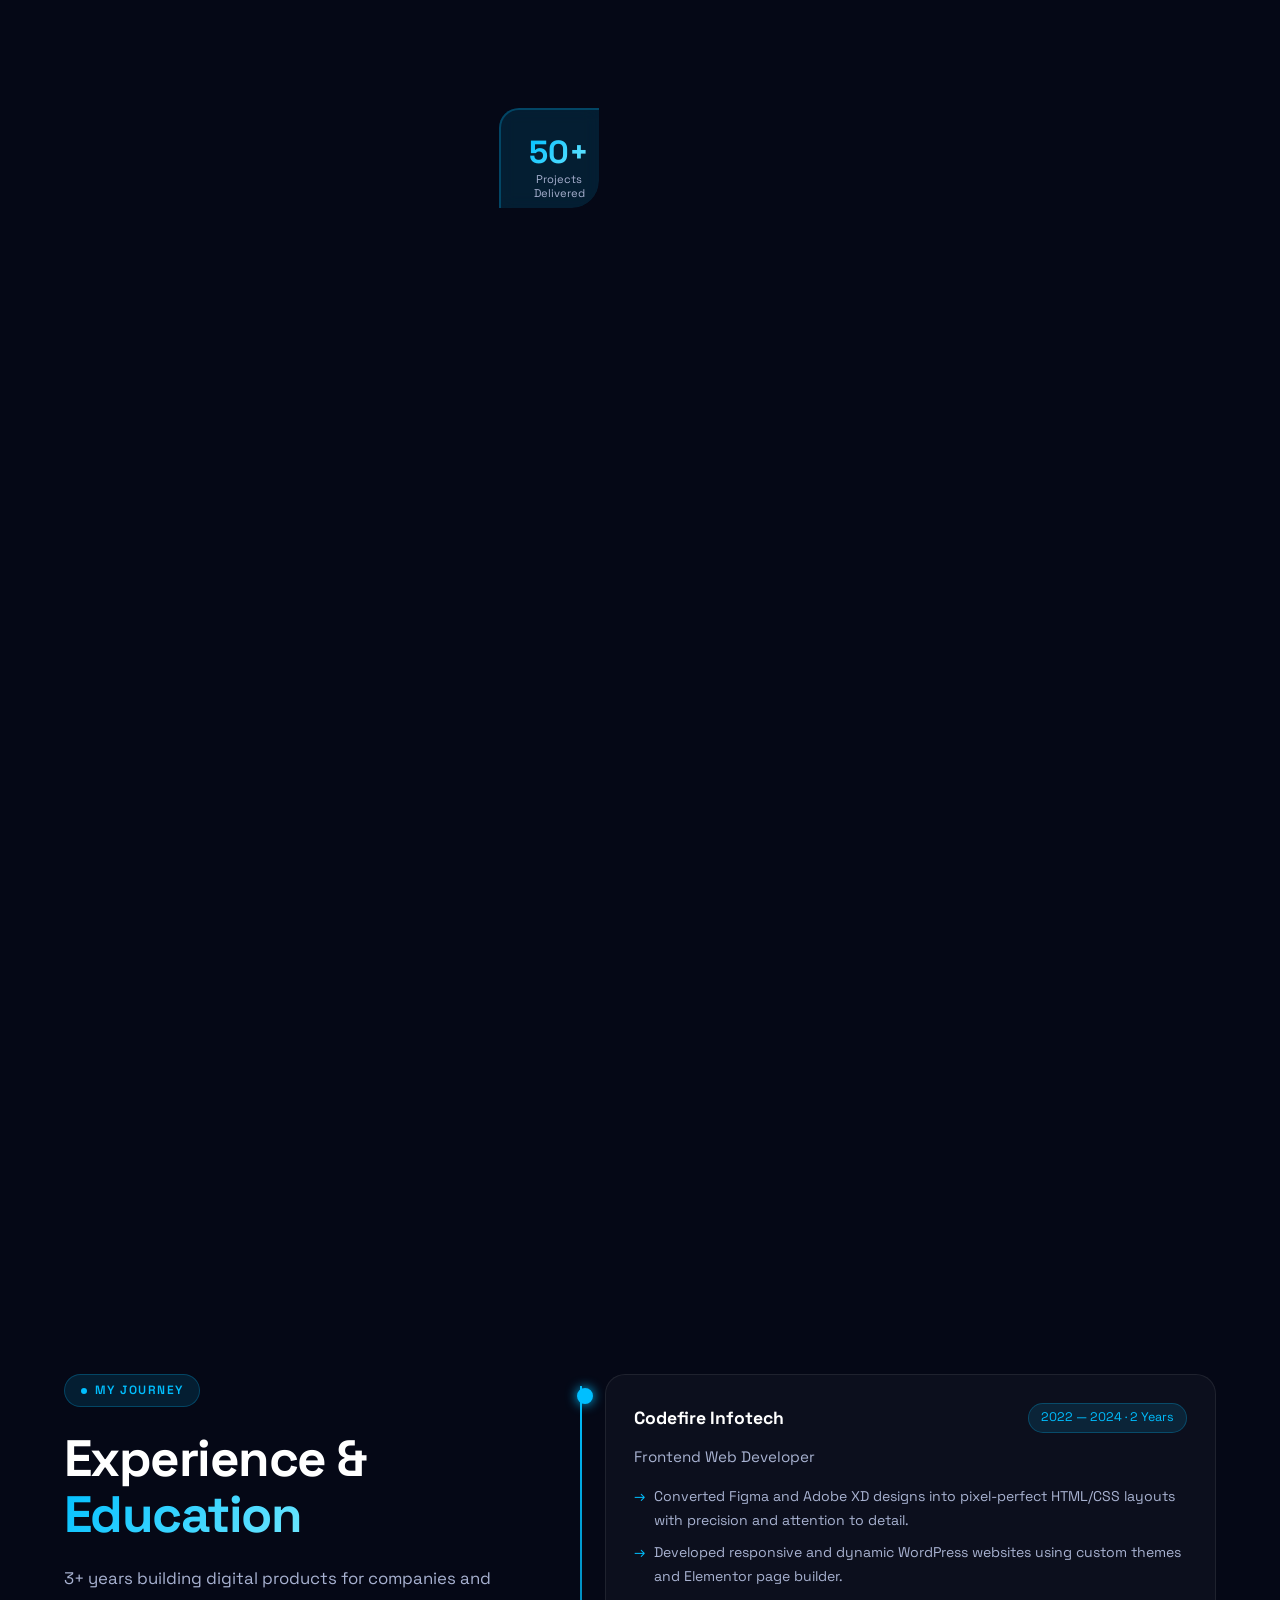
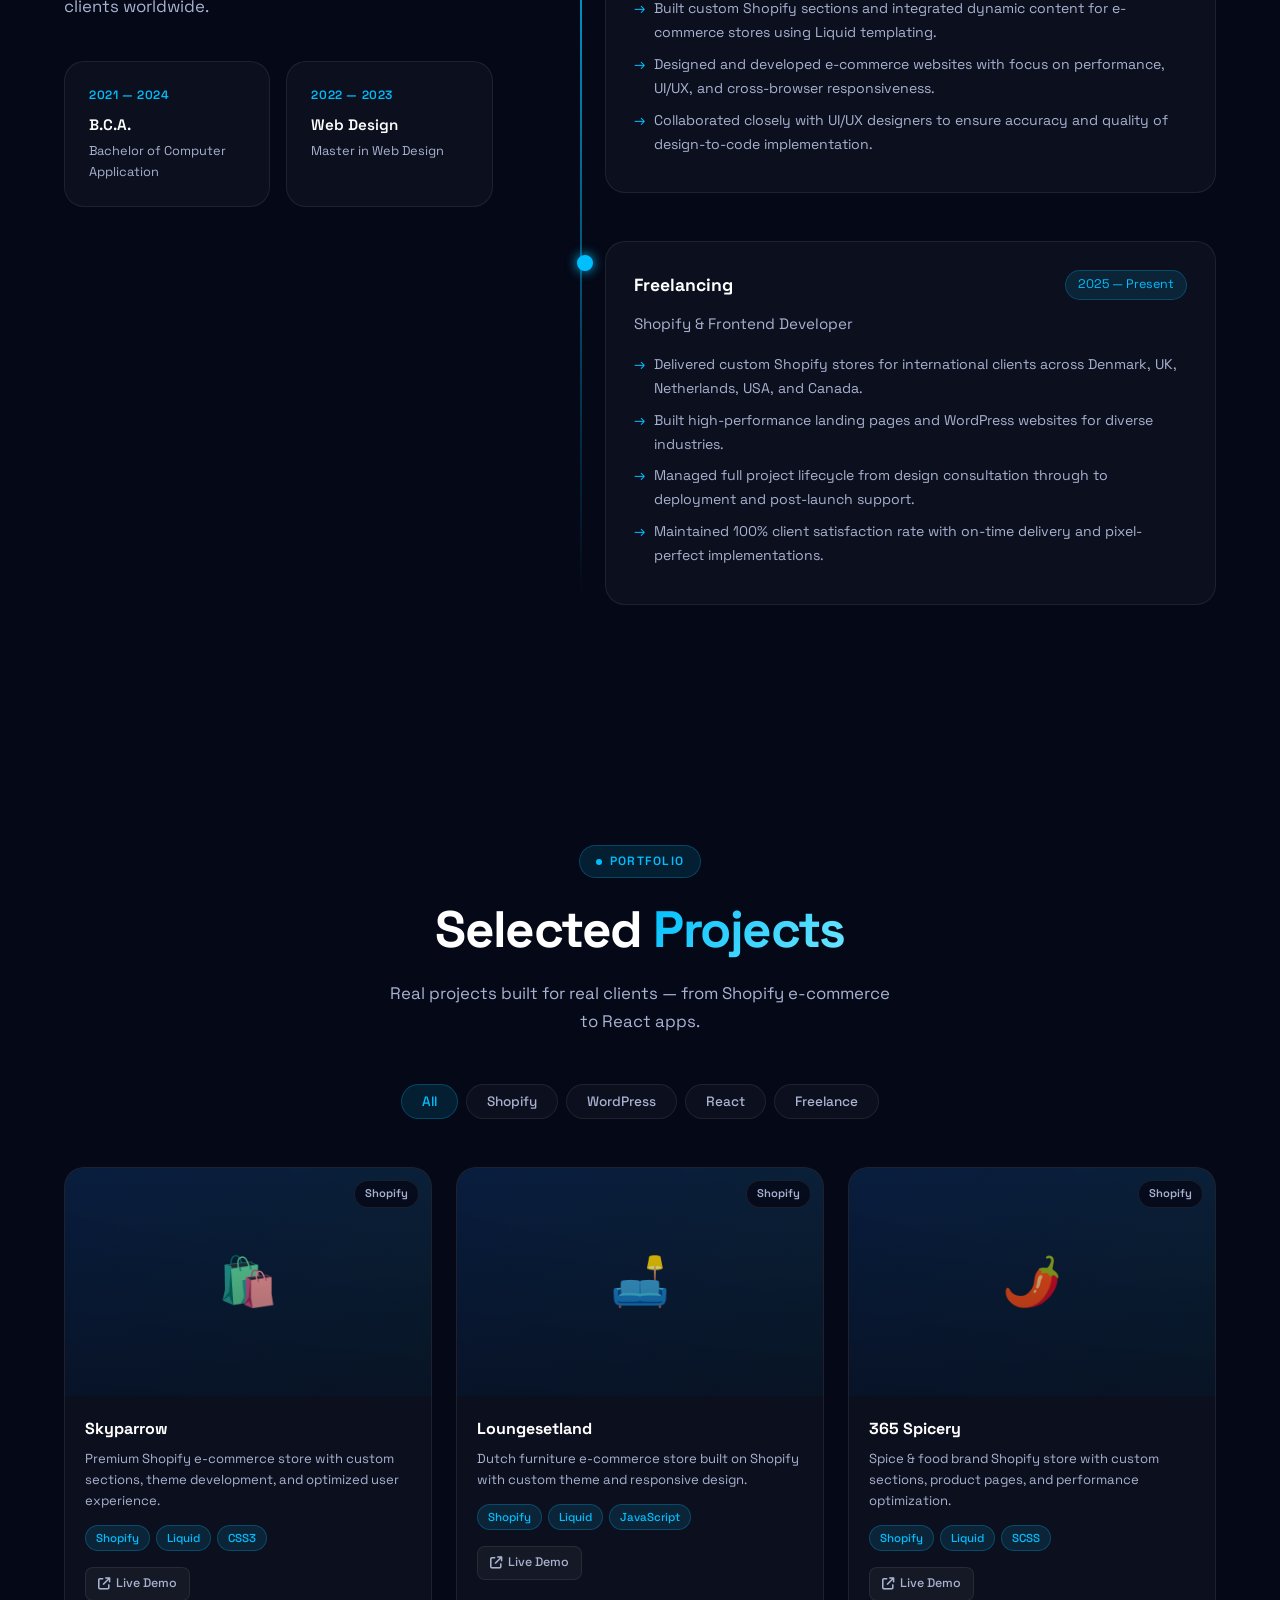
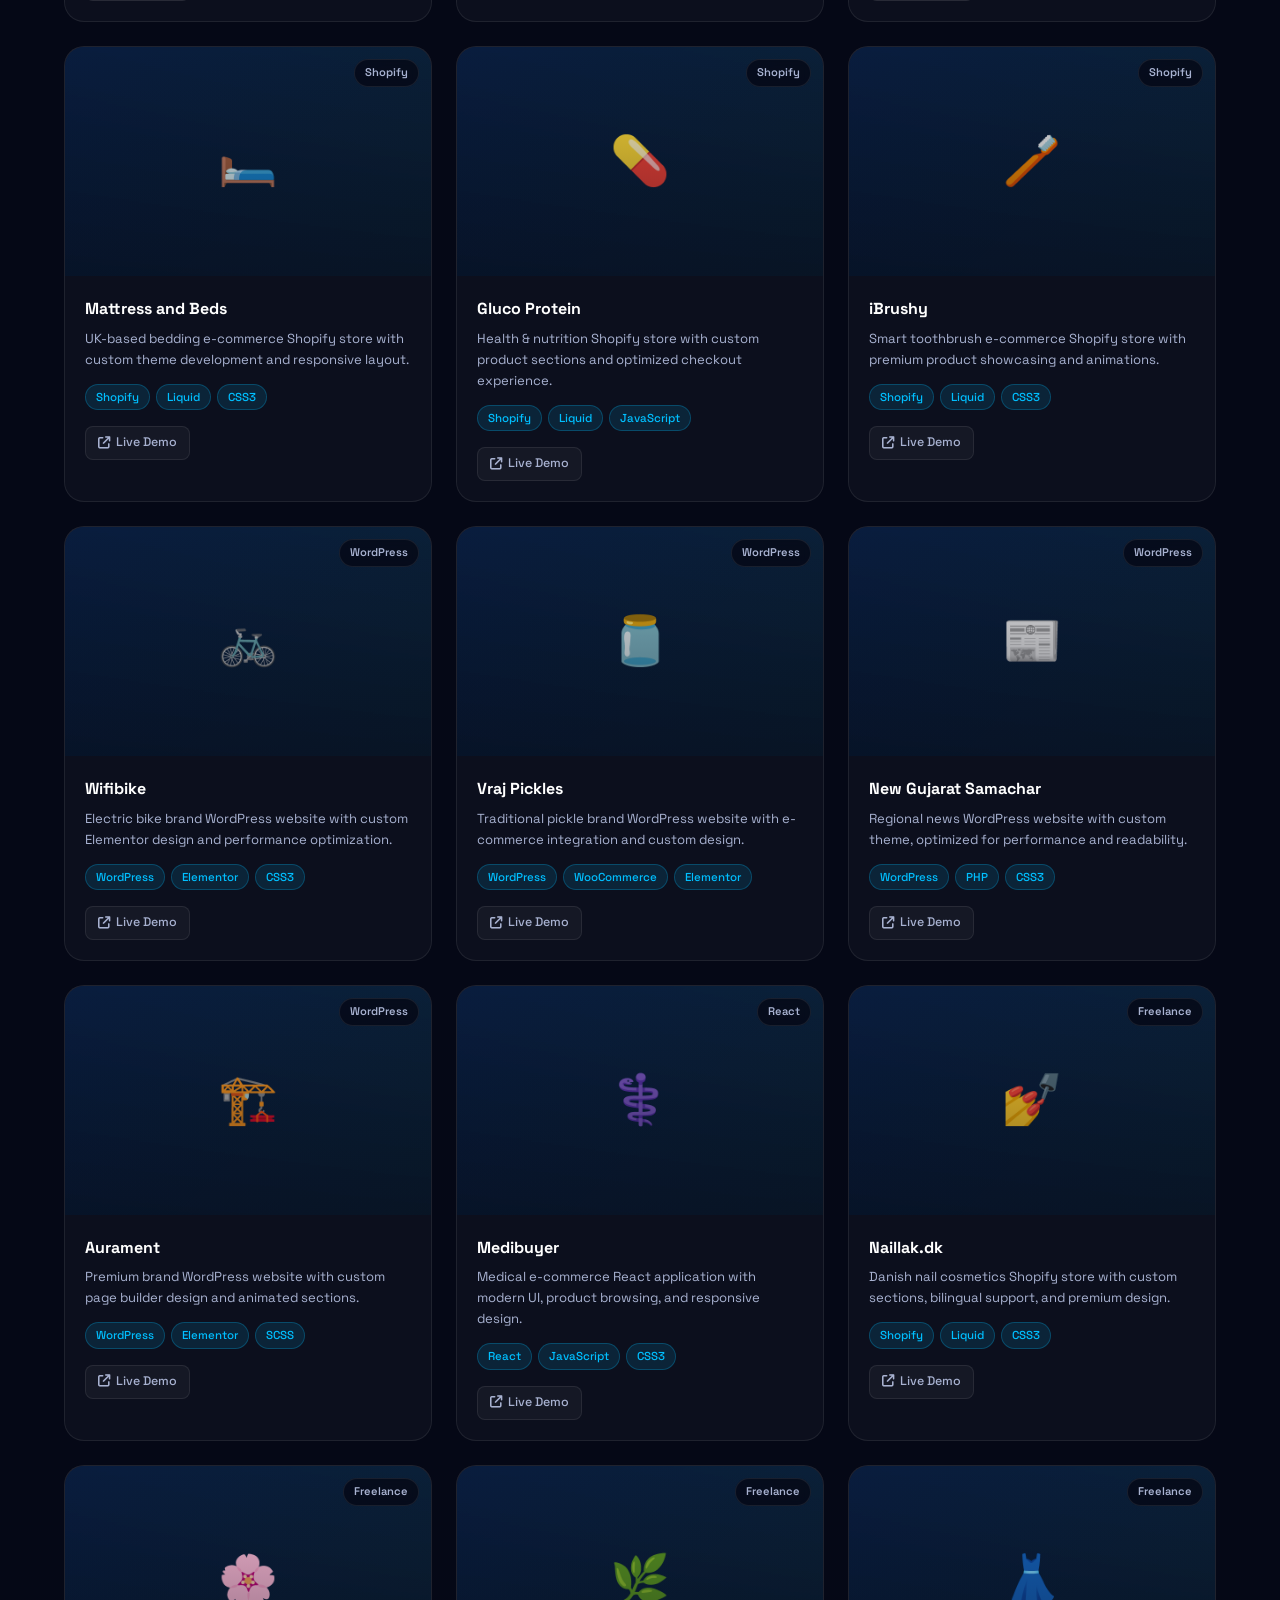
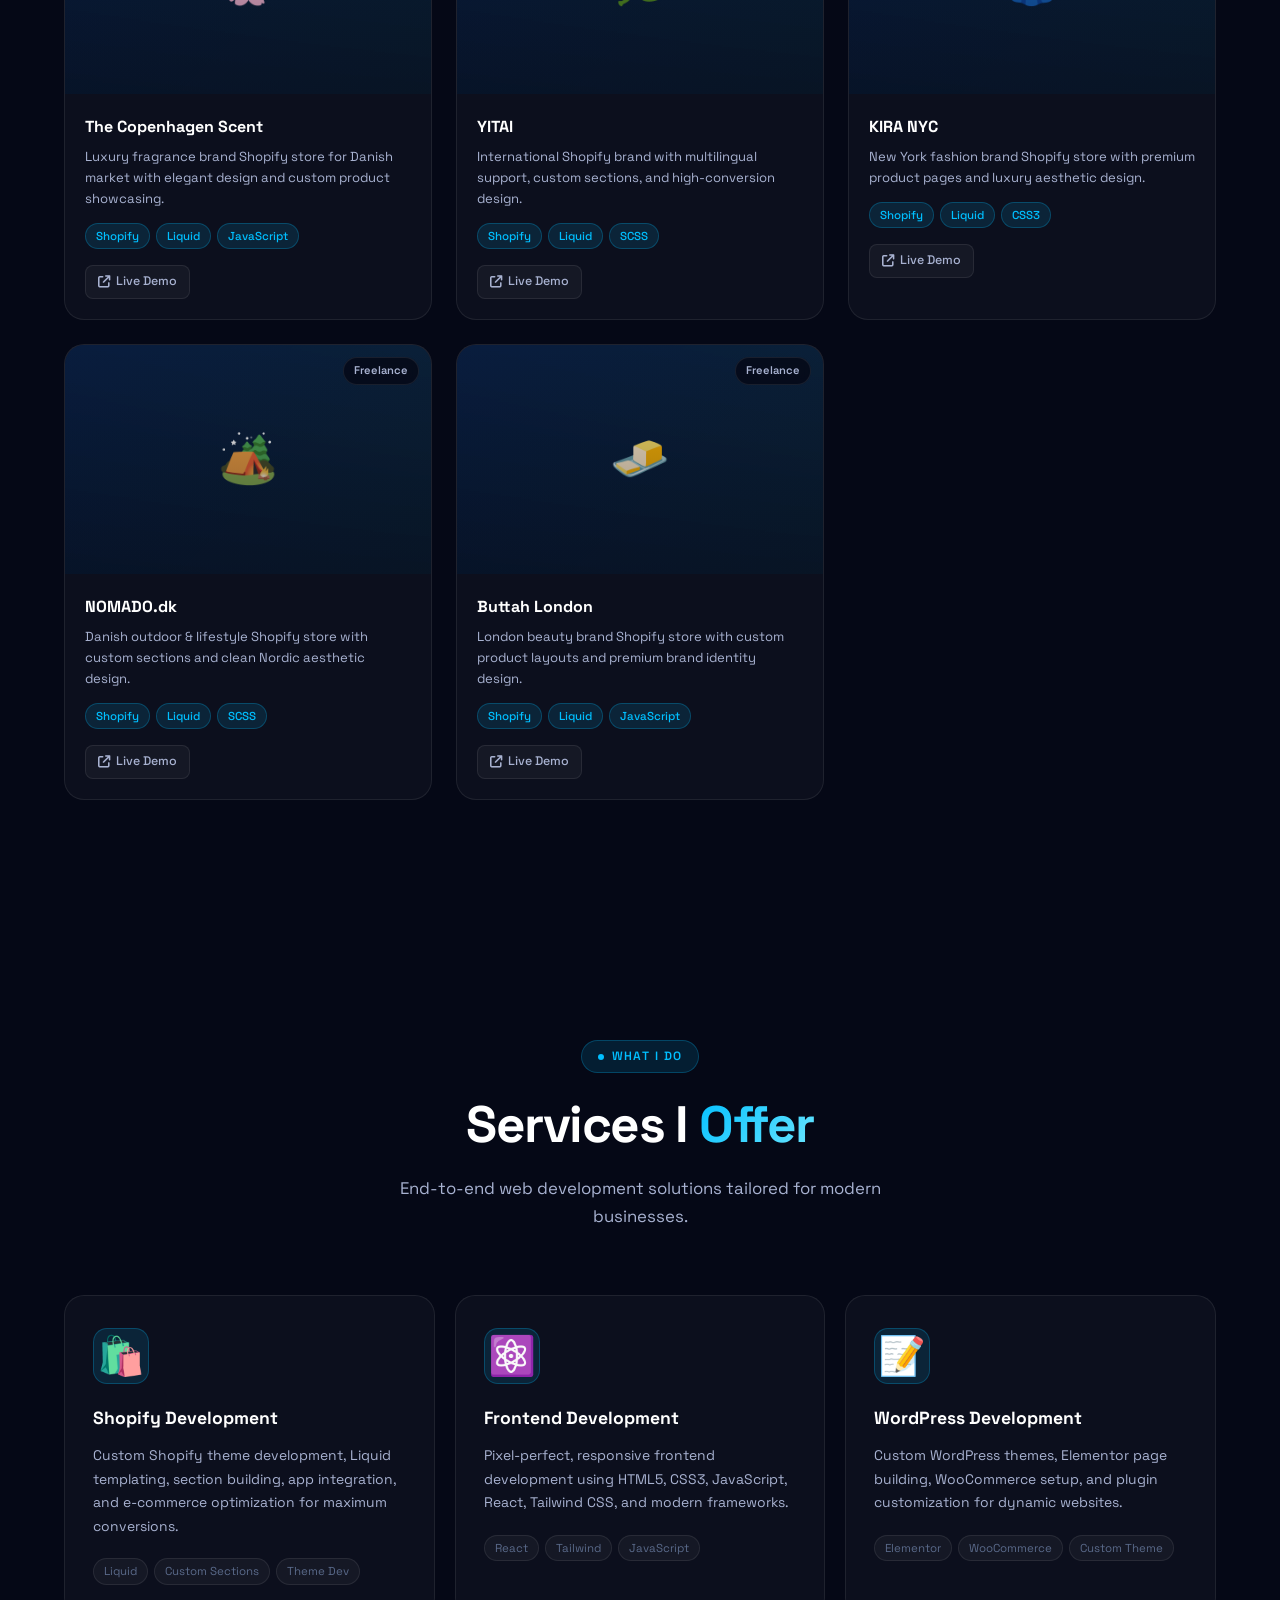
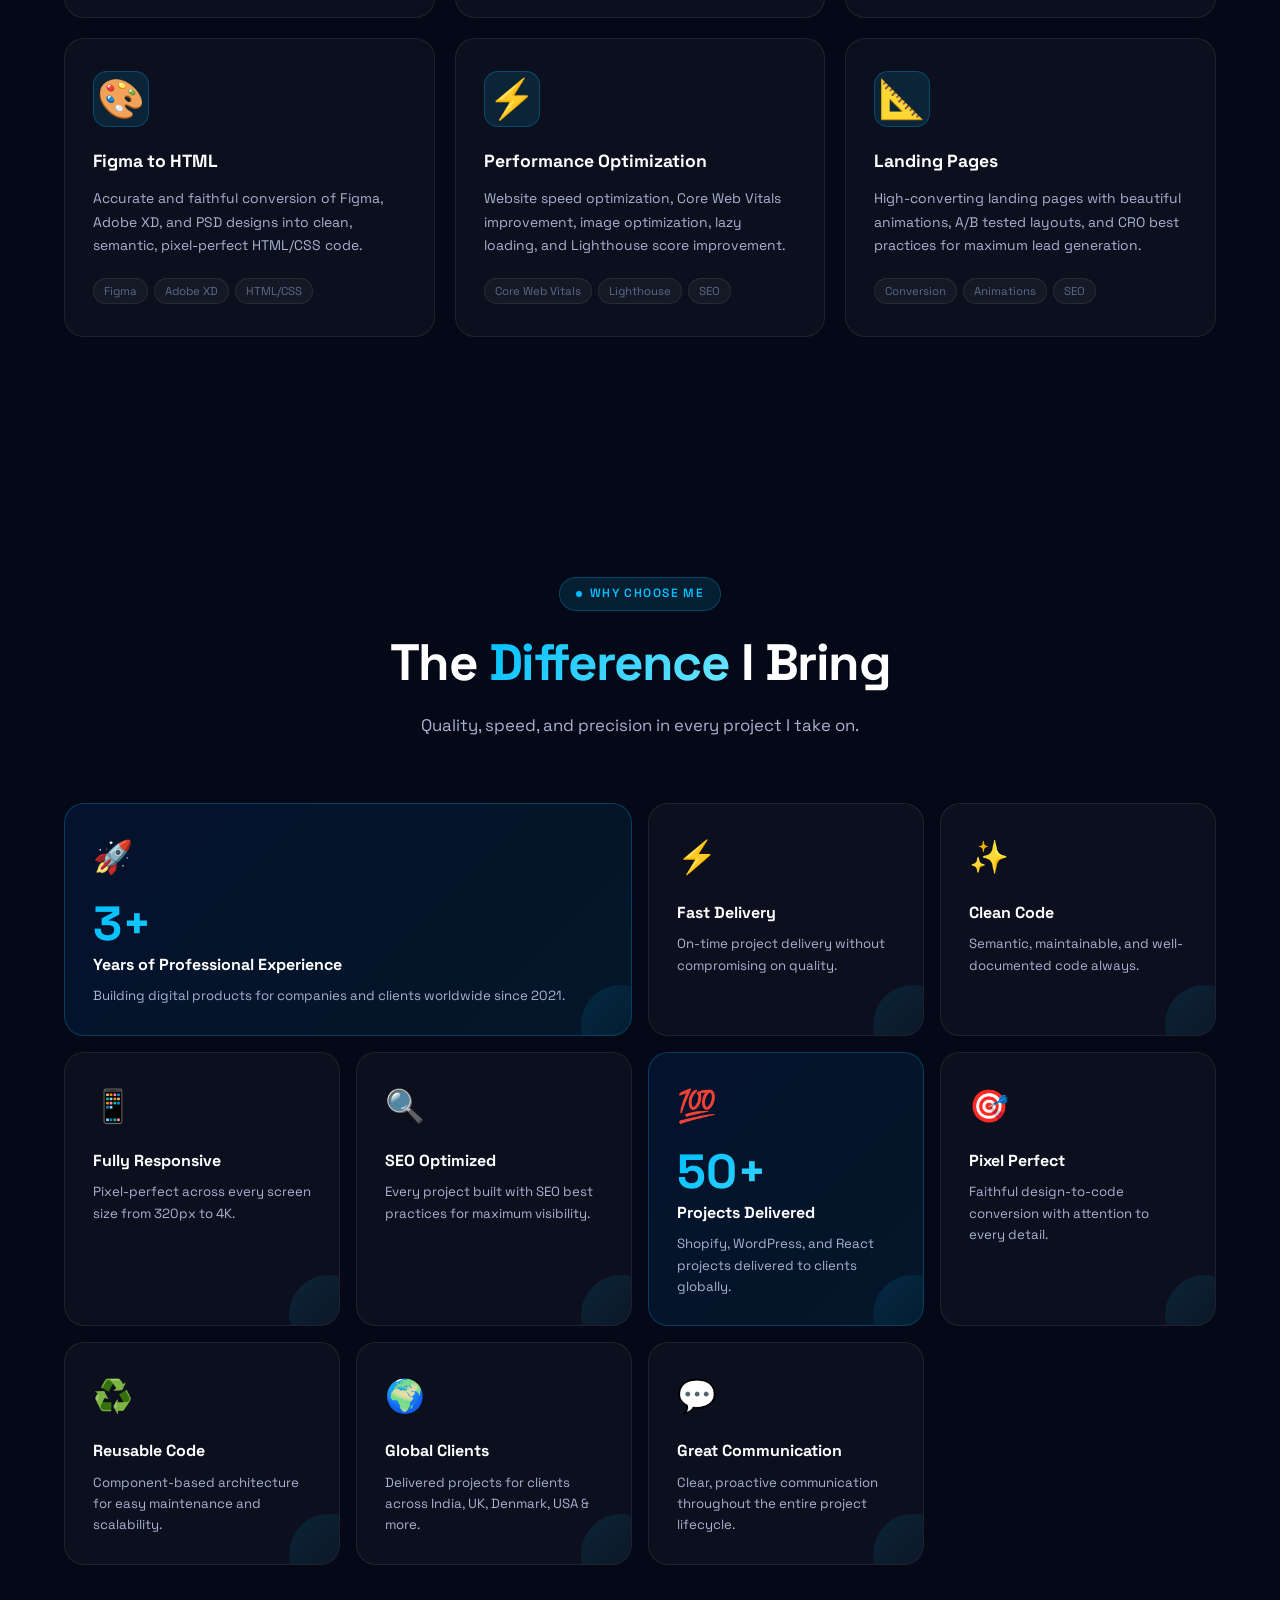
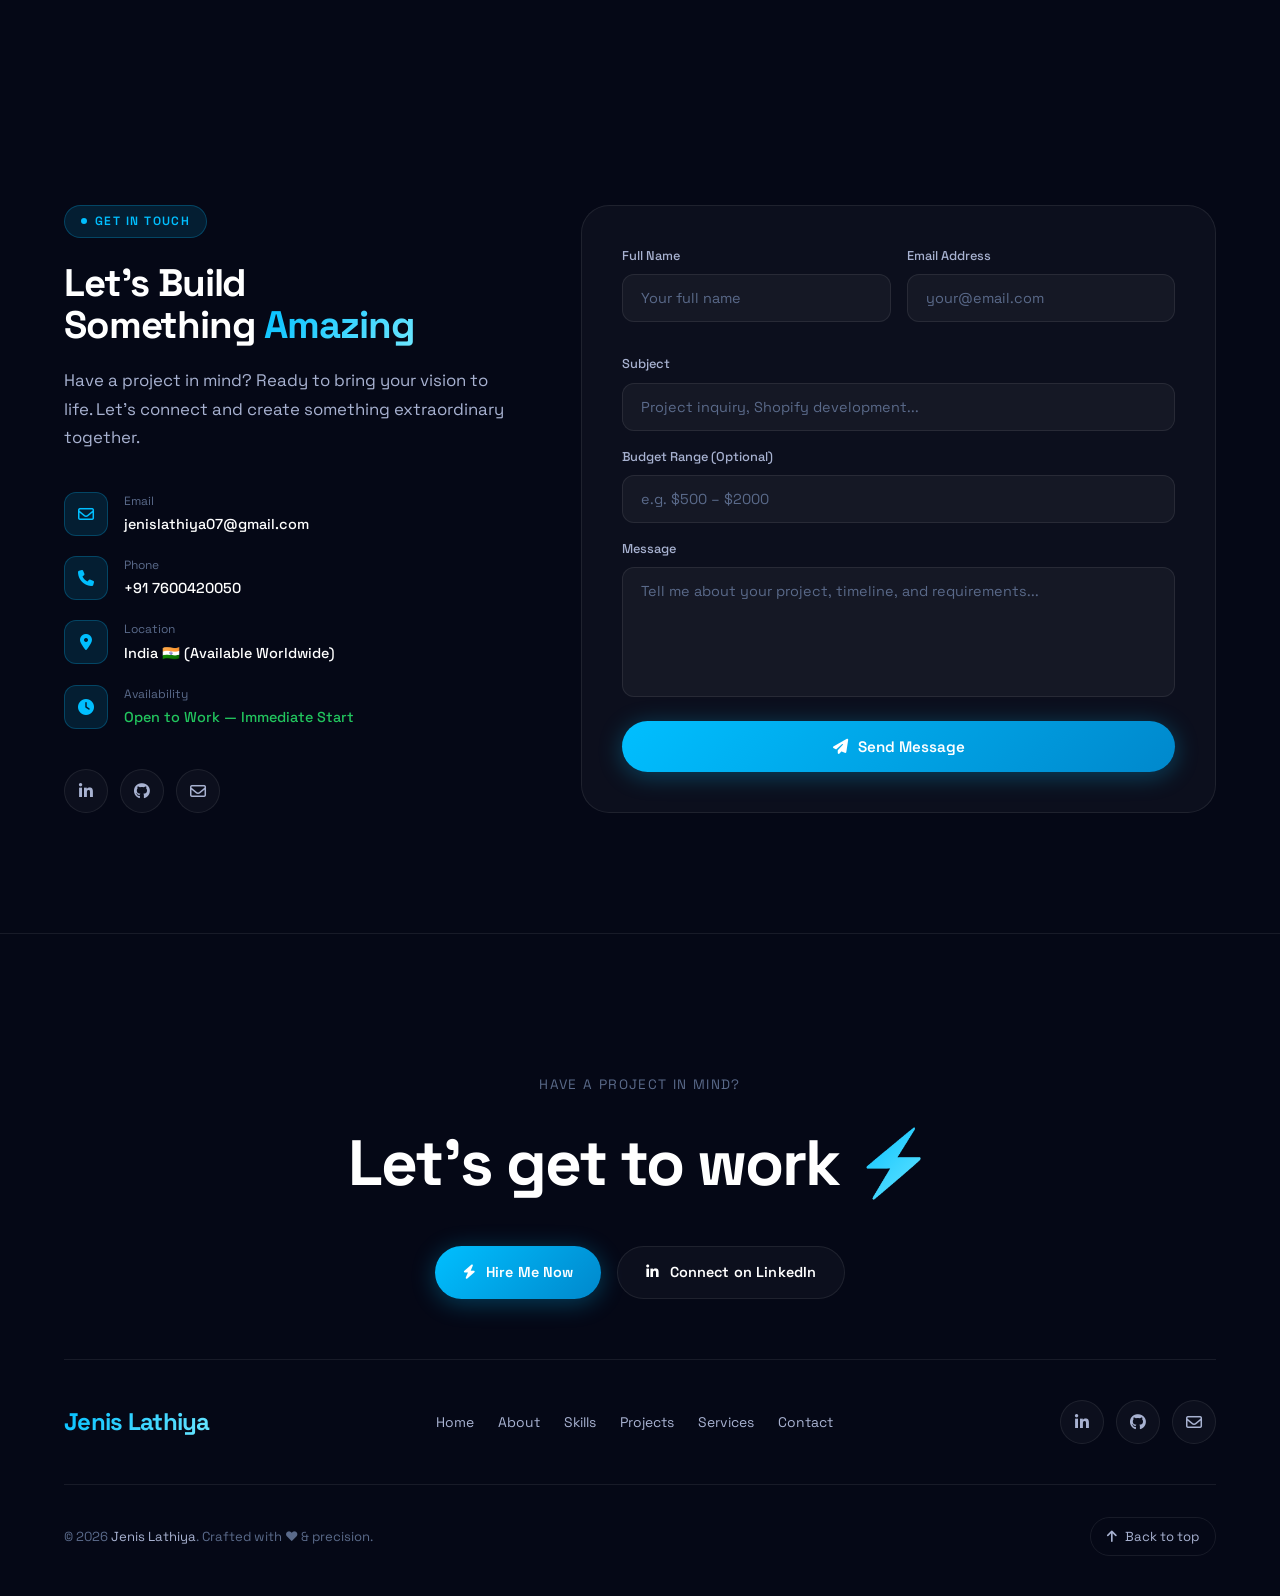
==== commit 6d5f1e34: "Website Redesigned" ====
--- a/index.html
+++ b/index.html
@@ -1,1856 +1,1405 @@
 <!DOCTYPE html>
 <html lang="en">
+
 <head>
-    <meta charset="UTF-8">
-    <meta http-equiv="X-UA-Compatible" content="IE=edge">
-    <meta name="viewport" content="width=device-width, initial-scale=1.0">
-    <meta name="description" content="Front-End, Shopify, and WordPress Developer specializing in responsive design, custom themes, and performance optimization for modern websites.">
-    <link rel="shortcut icon" type="image/x-icon" href="/assets/images/favicon.svg">
-    <title>Jenis Lathiya Resume</title>
-    <!-- Bootstrap min css -->
-    <link rel="stylesheet" href="/assets/css/vendor/fontawesome.css">
-    <link rel="stylesheet" href="/assets/css/plugins/swiper.css">
-    <link rel="stylesheet" href="/assets/css/plugins/odometer.css">
-    <link rel="stylesheet" href="/assets/css/vendor/animate.min.css">
-    <link rel="stylesheet" href="/assets/css/vendor/bootstrap.min.css">
-    <!-- custom css -->
-    <link rel="stylesheet" href="/assets/css/style.css">
+  <meta charset="UTF-8">
+  <meta name="viewport" content="width=device-width, initial-scale=1.0">
+  <meta http-equiv="X-UA-Compatible" content="IE=edge">
+  <meta name="description"
+    content="Jenis Lathiya — Premium Shopify Developer, Frontend Developer & WordPress Developer with 3+ years of experience building beautiful, high-performance websites.">
+  <meta name="keywords"
+    content="Shopify Developer, Frontend Developer, WordPress Developer, UI Developer, Jenis Lathiya, Web Developer India">
+  <meta name="author" content="Jenis Lathiya">
+  <meta property="og:title" content="Jenis Lathiya — Shopify & Frontend Developer">
+  <meta property="og:description"
+    content="Premium portfolio of Jenis Lathiya — Shopify, Frontend & WordPress Developer with 3+ years experience.">
+  <meta property="og:type" content="website">
+  <title>Jenis Lathiya — Shopify & Frontend Developer</title>
+  <link rel="shortcut icon" type="image/x-icon" href="/assets/images/favicon.svg">
+  <!-- Google Fonts -->
+  <link rel="preconnect" href="https://fonts.googleapis.com">
+  <link rel="preconnect" href="https://fonts.gstatic.com" crossorigin>
+  <link
+    href="https://fonts.googleapis.com/css2?family=Space+Grotesk:wght@300;400;500;600;700&family=Inter:wght@300;400;500;600;700&display=swap"
+    rel="stylesheet">
+  <!-- Font Awesome -->
+  <link rel="stylesheet" href="https://cdnjs.cloudflare.com/ajax/libs/font-awesome/6.5.0/css/all.min.css">
+  <!-- Custom CSS -->
+  <link rel="stylesheet" href="/assets/css/portfolio.css">
 </head>
 
 <body>
-    <!-- tpm-header-area start -->
-    <header class="tmp-header-area-start header-one header--sticky header--transparent">
-        <!-- header mid area start -->
-        <div class="container">
-            <div class="row">
-                <div class="col-lg-12">
-                    <div class="header-content">
-                        <div class="logo">
-                            <a href="javascript:void(0)">
-                                <img class="logo-dark" src="/assets/images/logo/JENIS.svg" alt="Jenis Lathiya Portfolio">
-                                <img class="logo-white" src="/assets/images/logo/JENIS.svg" alt="Jenis Lathiya Portfolio">
-                            </a>
-                        </div>
-                        <div class="tmp-mainmenu-nav d-none d-xl-block">
-                            <nav class="navbar-example2 onepagenav">
-                                <ul class="tmp-mainmenu nav nav-pills">
-                                    <li class="current"><a class="smoth-animation" href="#home">Home</a></li>
-                                    <li class="nav-item"><a class="smoth-animation" href="#service">Services</a></li>
-                                    <li class="nav-item"><a class="smoth-animation" href="#about">Skills</a></li>
-                                    <li class="nav-item"><a class="smoth-animation" href="#resume">Education</a></li>
-                                    <li class="nav-item"><a class="smoth-animation" href="#portfolio">Projects</a></li>
-                                    <!-- <li class="nav-item"><a class="smoth-animation" href="#contacts">Contact</a></li> -->
-                                </ul>
-                            </nav>
-                        </div>
-
-                        <div class="tmp-header-right">
-                            <div class="social-share-wrapper d-none d-md-block">
-                                <div class="social-link">
-                                    <!-- <a href="#"><i class="fa-brands fa-instagram"></i></a> -->
-                                    <a target="_blank" href="https://www.linkedin.com/in/jenis-lathiya/"><i class="fa-brands fa-linkedin-in"></i></a>
-                                    <!-- <a href="#"><i class="fa-brands fa-twitter"></i></a>
-                                    <a href="#"><i class="fa-brands fa-facebook-f"></i></a> -->
-                                </div>
-                            </div>
-
-                            <div class="tmp-side-collups-area d-block d-xl-none">
-                                <button class="hamberger-menu humberger_menu_active"><i id="menuBtn" class="fa-light fa-bars humberger-menu"></i></button>
-                            </div>
-                        </div>
-
-                    </div>
+  <!-- ===== PRELOADER ===== -->
+  <div id="preloader" aria-hidden="true">
+    <div class="preloader-logo">JL</div>
+    <div class="preloader-bar">
+      <div class="preloader-fill"></div>
+    </div>
+  </div>
+
+  <!-- ===== CUSTOM CURSOR ===== -->
+  <div class="cursor-dot" aria-hidden="true"></div>
+  <div class="cursor-ring" aria-hidden="true"></div>
+
+  <!-- ===== SCROLL PROGRESS ===== -->
+  <div id="scroll-progress" role="progressbar" aria-label="Page scroll progress"></div>
+
+  <!-- ===== ANIMATED BACKGROUND ===== -->
+  <canvas id="bg-canvas" aria-hidden="true"></canvas>
+  <div class="bg-grid" aria-hidden="true"></div>
+  <div class="bg-glow-1" aria-hidden="true"></div>
+  <div class="bg-glow-2" aria-hidden="true"></div>
+  <div class="bg-glow-3" aria-hidden="true"></div>
+  <div class="mouse-light" aria-hidden="true"></div>
+
+  <!-- ===== MOBILE MENU ===== -->
+  <nav class="mobile-menu" role="navigation" aria-label="Mobile navigation">
+    <button class="mobile-menu-close" aria-label="Close menu">
+      <i class="fa-solid fa-xmark"></i>
+    </button>
+    <a href="#home">Home</a>
+    <a href="#about">About</a>
+    <a href="#skills">Skills</a>
+    <a href="#experience">Experience</a>
+    <a href="#projects">Projects</a>
+    <a href="#services">Services</a>
+    <a href="#contact">Contact</a>
+    <div class="mobile-menu-socials">
+      <a href="https://www.linkedin.com/in/jenis-lathiya/" target="_blank" rel="noopener" class="btn-icon"
+        aria-label="LinkedIn">
+        <i class="fa-brands fa-linkedin-in"></i>
+      </a>
+      <a href="https://github.com/" target="_blank" rel="noopener" class="btn-icon" aria-label="GitHub">
+        <i class="fa-brands fa-github"></i>
+      </a>
+      <a href="mailto:jenislathiya07@gmail.com" class="btn-icon" aria-label="Email">
+        <i class="fa-regular fa-envelope"></i>
+      </a>
+    </div>
+  </nav>
+
+  <!-- ===== NAVBAR ===== -->
+  <header id="navbar" role="banner">
+    <div class="nav-inner">
+      <a href="#home" class="nav-logo" aria-label="Jenis Lathiya">JL.</a>
+
+      <nav class="nav-links" role="navigation" aria-label="Main navigation">
+        <a href="#home" class="active">Home</a>
+        <a href="#about">About</a>
+        <a href="#skills">Skills</a>
+        <a href="#experience">Experience</a>
+        <a href="#projects">Projects</a>
+        <a href="#services">Services</a>
+        <a href="#contact">Contact</a>
+      </nav>
+
+      <div style="display:flex;align-items:center;gap:12px;">
+        <a href="mailto:jenislathiya07@gmail.com" class="nav-cta">Hire Me</a>
+        <button class="nav-hamburger" aria-label="Toggle menu" aria-expanded="false">
+          <span></span>
+          <span></span>
+          <span></span>
+        </button>
+      </div>
+    </div>
+  </header>
+
+  <!-- ===== HERO ===== -->
+  <section id="home" aria-label="Hero section">
+    <div class="container">
+      <div class="hero-container">
+        <!-- Hero Left -->
+        <div class="hero-left">
+          <div class="hero-badge" data-aos="fade-down">
+            <span class="dot"></span>
+            Available for Freelance
+          </div>
+
+          <p class="hero-greeting" data-aos="fade-up" data-aos-delay="50">
+            <span>👋</span> Hello, I'm
+          </p>
+
+          <h1 class="hero-name" data-aos="fade-up" data-aos-delay="100">
+            Jenis Lathiya
+          </h1>
+
+          <div class="hero-role" data-aos="fade-up" data-aos-delay="150">
+            <span>I'm a&nbsp;</span>
+            <span class="typed-text gradient-text">Shopify Developer</span>
+            <span class="cursor-typed" aria-hidden="true"></span>
+          </div>
+
+          <p class="hero-desc" data-aos="fade-up" data-aos-delay="200">
+            Passionate Frontend & Shopify Developer with 3+ years of experience crafting pixel-perfect, high-performance
+            websites and e-commerce stores for clients worldwide.
+          </p>
+
+          <div class="hero-btns" data-aos="fade-up" data-aos-delay="250">
+            <a href="mailto:jenislathiya07@gmail.com" class="btn btn-primary" id="hero-hire-btn">
+              <i class="fa-solid fa-bolt"></i>
+              Hire Me
+            </a>
+            <a href="#projects" class="btn btn-ghost" id="hero-work-btn">
+              View Work
+              <i class="fa-solid fa-arrow-right"></i>
+            </a>
+          </div>
+
+          <div class="hero-socials" data-aos="fade-up" data-aos-delay="300">
+            <div class="hero-socials-divider"></div>
+            <a href="https://www.linkedin.com/in/jenis-lathiya/" target="_blank" rel="noopener" class="btn-icon"
+              aria-label="LinkedIn">
+              <i class="fa-brands fa-linkedin-in"></i>
+            </a>
+            <a href="https://github.com/" target="_blank" rel="noopener" class="btn-icon" aria-label="GitHub">
+              <i class="fa-brands fa-github"></i>
+            </a>
+            <a href="mailto:jenislathiya07@gmail.com" class="btn-icon" aria-label="Email">
+              <i class="fa-regular fa-envelope"></i>
+            </a>
+            <a href="tel:7600420050" class="btn-icon" aria-label="Phone">
+              <i class="fa-solid fa-phone"></i>
+            </a>
+          </div>
+
+          <div class="availability-badge" data-aos="fade-up" data-aos-delay="350">
+            <span class="avail-dot"></span>
+            Open to Work — Available Now
+          </div>
+        </div>
+
+        <!-- Hero Right -->
+        <div class="hero-right" data-aos="fade-left" data-aos-delay="150">
+          <div class="profile-card-wrap" data-tilt>
+            <!-- Glow border -->
+            <div class="profile-card-glow" aria-hidden="true"></div>
+
+            <!-- Profile Card -->
+            <div class="profile-card">
+              <div class="profile-card-inner">
+                <img src="/assets/images/banner/banner-user-image-one.png"
+                  alt="Jenis Lathiya — Shopify & Frontend Developer" loading="eager">
+                <div class="profile-card-overlay">
+                  <span class="profile-card-name">Jenis Lathiya</span>
+                  <span class="profile-card-tag">⚡ Open to Work</span>
                 </div>
-            </div>
-        </div>
-        <!-- header mid area end -->
-    </header>
-
-
-    <!-- Start Popup Mobile Menu  -->
-    <div class="d-block d-xl-none">
-        <div class="tmp-popup-mobile-menu">
-            <div class="inner">
-                <div class="header-top">
-                    <div class="logo">
-                        <a href="index.html" class="logo-area">
-                            <img class="logo-dark" src="/assets/images/logo/JENIS.svg" alt="logo">
-                            <img class="logo-white" src="/assets/images/logo/JENIS.svg" alt="logo">
-                        </a>
-                    </div>
-                    <div class="close-menu">
-                        <button class="close-button tmp-round-action-btn">
-                            <i class="fa-sharp fa-light fa-xmark"></i>
-                        </button>
-                    </div>
+              </div>
+            </div>
+
+            <!-- Floating Tech Icons -->
+            <div class="tech-icon-float fi-1" title="Shopify" aria-label="Shopify">🛍️</div>
+            <div class="tech-icon-float fi-2" title="React" aria-label="React">⚛️</div>
+            <div class="tech-icon-float fi-3" title="WordPress" aria-label="WordPress">📝</div>
+            <div class="tech-icon-float fi-4" title="Figma" aria-label="Figma">🎨</div>
+            <div class="tech-icon-float fi-5" title="JavaScript" aria-label="JavaScript">⚡</div>
+            <div class="tech-icon-float fi-6" title="CSS" aria-label="CSS">💎</div>
+
+            <!-- BG text -->
+            <div class="hero-bg-text" aria-hidden="true">DEV</div>
+          </div>
+        </div>
+      </div>
+    </div>
+
+    <!-- Scroll indicator -->
+    <div class="scroll-indicator" aria-hidden="true">
+      <div class="scroll-mouse">
+        <div class="scroll-wheel"></div>
+      </div>
+      <span>Scroll</span>
+    </div>
+  </section>
+
+  <!-- ===== MARQUEE ===== -->
+  <div id="marquee" aria-label="Technologies" aria-hidden="true">
+    <div class="marquee-track">
+      <div class="marquee-item"><span class="icon">⚛️</span> React</div>
+      <div class="marquee-item"><span class="icon">🛍️</span> Shopify</div>
+      <div class="marquee-item"><span class="icon">📝</span> WordPress</div>
+      <div class="marquee-item"><span class="icon">⚡</span> JavaScript</div>
+      <div class="marquee-item"><span class="icon">💧</span> Liquid</div>
+      <div class="marquee-item"><span class="icon">🎨</span> Figma</div>
+      <div class="marquee-item"><span class="icon">🌊</span> Tailwind</div>
+      <div class="marquee-item"><span class="icon">🌐</span> HTML5</div>
+      <div class="marquee-item"><span class="icon">💎</span> CSS3</div>
+      <div class="marquee-item"><span class="icon">📐</span> SCSS</div>
+      <div class="marquee-item"><span class="icon">🔵</span> Bootstrap</div>
+      <div class="marquee-item"><span class="icon">🟣</span> Adobe XD</div>
+      <!-- Duplicate for infinite loop -->
+      <div class="marquee-item"><span class="icon">⚛️</span> React</div>
+      <div class="marquee-item"><span class="icon">🛍️</span> Shopify</div>
+      <div class="marquee-item"><span class="icon">📝</span> WordPress</div>
+      <div class="marquee-item"><span class="icon">⚡</span> JavaScript</div>
+      <div class="marquee-item"><span class="icon">💧</span> Liquid</div>
+      <div class="marquee-item"><span class="icon">🎨</span> Figma</div>
+      <div class="marquee-item"><span class="icon">🌊</span> Tailwind</div>
+      <div class="marquee-item"><span class="icon">🌐</span> HTML5</div>
+      <div class="marquee-item"><span class="icon">💎</span> CSS3</div>
+      <div class="marquee-item"><span class="icon">📐</span> SCSS</div>
+      <div class="marquee-item"><span class="icon">🔵</span> Bootstrap</div>
+      <div class="marquee-item"><span class="icon">🟣</span> Adobe XD</div>
+    </div>
+  </div>
+
+  <!-- ===== ABOUT ===== -->
+  <section id="about" class="section-pad" aria-label="About me">
+    <div class="container">
+      <div class="about-grid">
+
+        <!-- Image -->
+        <div class="about-image-wrap" data-aos="fade-right">
+          <div class="about-image-frame">
+            <img src="/assets/images/banner/banner-user-image-one.png" alt="Jenis Lathiya — Developer" loading="lazy">
+            <!-- Accent -->
+            <div class="about-image-accent">
+              <span class="num" data-count="50" data-suffix="+">0+</span>
+              <span class="lbl">Projects<br>Delivered</span>
+            </div>
+            <div class="about-image-accent-2" aria-hidden="true">🏆</div>
+          </div>
+        </div>
+
+        <!-- Content -->
+        <div class="about-content">
+          <span class="section-label" data-aos="fade-up">About Me</span>
+          <h2 class="section-title" data-aos="fade-up" data-aos-delay="80">
+            Crafting Premium<br><span>Digital Experiences</span>
+          </h2>
+          <p class="about-para" data-aos="fade-up" data-aos-delay="120">
+            I'm a passionate Frontend & Shopify Developer based in India, with 3+ years of hands-on experience building
+            pixel-perfect, high-performance websites and e-commerce stores.
+          </p>
+          <p class="about-para" data-aos="fade-up" data-aos-delay="160">
+            I specialize in converting Figma/XD designs into stunning, responsive websites using HTML, CSS, JavaScript,
+            and modern frameworks. My Shopify expertise spans custom theme development, Liquid templating, and dynamic
+            e-commerce solutions.
+          </p>
+          <p class="about-para" data-aos="fade-up" data-aos-delay="200">
+            I've worked with clients across India, Europe, and beyond — delivering fast, accessible, and beautifully
+            designed digital products.
+          </p>
+
+          <!-- Stats -->
+          <div class="stats-grid" data-aos="fade-up" data-aos-delay="240">
+            <div class="stat-card">
+              <div class="stat-num" data-count="3" data-suffix="+">0+</div>
+              <div class="stat-label">Years of Experience</div>
+            </div>
+            <div class="stat-card">
+              <div class="stat-num" data-count="50" data-suffix="+">0+</div>
+              <div class="stat-label">Projects Completed</div>
+            </div>
+            <div class="stat-card">
+              <div class="stat-num" data-count="100" data-suffix="%">0%</div>
+              <div class="stat-label">Responsive Design</div>
+            </div>
+            <div class="stat-card">
+              <div class="stat-num" data-count="20" data-suffix="+">0+</div>
+              <div class="stat-label">Happy Clients</div>
+            </div>
+          </div>
+        </div>
+
+      </div>
+    </div>
+  </section>
+
+  <!-- ===== SKILLS ===== -->
+  <section id="skills" class="section-pad" aria-label="Skills">
+    <div class="container">
+      <div class="skills-header">
+        <span class="section-label" data-aos="fade-up">Skills & Expertise</span>
+        <h2 class="section-title" data-aos="fade-up" data-aos-delay="80">
+          Technologies I <span>Master</span>
+        </h2>
+        <p class="section-desc" data-aos="fade-up" data-aos-delay="120">
+          From frontend frameworks to e-commerce platforms, I bring a versatile skillset to every project.
+        </p>
+      </div>
+
+      <!-- Tabs -->
+      <div class="skills-tabs" data-aos="fade-up" data-aos-delay="160">
+        <button class="skill-tab-btn active" data-tab="frontend">Frontend</button>
+        <button class="skill-tab-btn" data-tab="shopify">Shopify</button>
+        <button class="skill-tab-btn" data-tab="wordpress">WordPress</button>
+        <button class="skill-tab-btn" data-tab="design">Design</button>
+        <button class="skill-tab-btn" data-tab="tools">Tools</button>
+      </div>
+
+      <!-- Frontend -->
+      <div class="skills-group active" data-group="frontend">
+        <div class="skill-card" style="--fill: 100%"><span class="skill-card-icon">🌐</span>
+          <div class="skill-card-name">HTML5</div>
+          <div class="skill-card-bar">
+            <div class="skill-card-fill"></div>
+          </div>
+        </div>
+        <div class="skill-card" style="--fill: 100%"><span class="skill-card-icon">💎</span>
+          <div class="skill-card-name">CSS3</div>
+          <div class="skill-card-bar">
+            <div class="skill-card-fill"></div>
+          </div>
+        </div>
+        <div class="skill-card" style="--fill: 90%"><span class="skill-card-icon">⚡</span>
+          <div class="skill-card-name">JavaScript</div>
+          <div class="skill-card-bar">
+            <div class="skill-card-fill"></div>
+          </div>
+        </div>
+        <div class="skill-card" style="--fill: 85%"><span class="skill-card-icon">⚛️</span>
+          <div class="skill-card-name">React JS</div>
+          <div class="skill-card-bar">
+            <div class="skill-card-fill"></div>
+          </div>
+        </div>
+        <div class="skill-card" style="--fill: 100%"><span class="skill-card-icon">🌊</span>
+          <div class="skill-card-name">Tailwind CSS</div>
+          <div class="skill-card-bar">
+            <div class="skill-card-fill"></div>
+          </div>
+        </div>
+        <div class="skill-card" style="--fill: 100%"><span class="skill-card-icon">🔵</span>
+          <div class="skill-card-name">Bootstrap</div>
+          <div class="skill-card-bar">
+            <div class="skill-card-fill"></div>
+          </div>
+        </div>
+        <div class="skill-card" style="--fill: 100%"><span class="skill-card-icon">📐</span>
+          <div class="skill-card-name">SCSS/Sass</div>
+          <div class="skill-card-bar">
+            <div class="skill-card-fill"></div>
+          </div>
+        </div>
+        <div class="skill-card" style="--fill: 90%"><span class="skill-card-icon">📱</span>
+          <div class="skill-card-name">Responsive Design</div>
+          <div class="skill-card-bar">
+            <div class="skill-card-fill"></div>
+          </div>
+        </div>
+      </div>
+
+      <!-- Shopify -->
+      <div class="skills-group" data-group="shopify">
+        <div class="skill-card" style="--fill: 90%"><span class="skill-card-icon">🛍️</span>
+          <div class="skill-card-name">Shopify Themes</div>
+          <div class="skill-card-bar">
+            <div class="skill-card-fill"></div>
+          </div>
+        </div>
+        <div class="skill-card" style="--fill: 85%"><span class="skill-card-icon">💧</span>
+          <div class="skill-card-name">Liquid Templating</div>
+          <div class="skill-card-bar">
+            <div class="skill-card-fill"></div>
+          </div>
+        </div>
+        <div class="skill-card" style="--fill: 80%"><span class="skill-card-icon">⚙️</span>
+          <div class="skill-card-name">Custom Sections</div>
+          <div class="skill-card-bar">
+            <div class="skill-card-fill"></div>
+          </div>
+        </div>
+        <div class="skill-card" style="--fill: 75%"><span class="skill-card-icon">🔌</span>
+          <div class="skill-card-name">App Integration</div>
+          <div class="skill-card-bar">
+            <div class="skill-card-fill"></div>
+          </div>
+        </div>
+        <div class="skill-card" style="--fill: 80%"><span class="skill-card-icon">🎯</span>
+          <div class="skill-card-name">Theme Customization</div>
+          <div class="skill-card-bar">
+            <div class="skill-card-fill"></div>
+          </div>
+        </div>
+        <div class="skill-card" style="--fill: 75%"><span class="skill-card-icon">💰</span>
+          <div class="skill-card-name">E-commerce Setup</div>
+          <div class="skill-card-bar">
+            <div class="skill-card-fill"></div>
+          </div>
+        </div>
+      </div>
+
+      <!-- WordPress -->
+      <div class="skills-group" data-group="wordpress">
+        <div class="skill-card" style="--fill: 85%"><span class="skill-card-icon">📝</span>
+          <div class="skill-card-name">WordPress</div>
+          <div class="skill-card-bar">
+            <div class="skill-card-fill"></div>
+          </div>
+        </div>
+        <div class="skill-card" style="--fill: 90%"><span class="skill-card-icon">🎛️</span>
+          <div class="skill-card-name">Elementor</div>
+          <div class="skill-card-bar">
+            <div class="skill-card-fill"></div>
+          </div>
+        </div>
+        <div class="skill-card" style="--fill: 80%"><span class="skill-card-icon">🏗️</span>
+          <div class="skill-card-name">Custom Themes</div>
+          <div class="skill-card-bar">
+            <div class="skill-card-fill"></div>
+          </div>
+        </div>
+        <div class="skill-card" style="--fill: 75%"><span class="skill-card-icon">🔧</span>
+          <div class="skill-card-name">WooCommerce</div>
+          <div class="skill-card-bar">
+            <div class="skill-card-fill"></div>
+          </div>
+        </div>
+        <div class="skill-card" style="--fill: 85%"><span class="skill-card-icon">⚡</span>
+          <div class="skill-card-name">Performance Opt.</div>
+          <div class="skill-card-bar">
+            <div class="skill-card-fill"></div>
+          </div>
+        </div>
+      </div>
+
+      <!-- Design -->
+      <div class="skills-group" data-group="design">
+        <div class="skill-card" style="--fill: 90%"><span class="skill-card-icon">🎨</span>
+          <div class="skill-card-name">Figma</div>
+          <div class="skill-card-bar">
+            <div class="skill-card-fill"></div>
+          </div>
+        </div>
+        <div class="skill-card" style="--fill: 85%"><span class="skill-card-icon">🖌️</span>
+          <div class="skill-card-name">Adobe XD</div>
+          <div class="skill-card-bar">
+            <div class="skill-card-fill"></div>
+          </div>
+        </div>
+        <div class="skill-card" style="--fill: 90%"><span class="skill-card-icon">📸</span>
+          <div class="skill-card-name">Photoshop</div>
+          <div class="skill-card-bar">
+            <div class="skill-card-fill"></div>
+          </div>
+        </div>
+        <div class="skill-card" style="--fill: 85%"><span class="skill-card-icon">✏️</span>
+          <div class="skill-card-name">Illustrator</div>
+          <div class="skill-card-bar">
+            <div class="skill-card-fill"></div>
+          </div>
+        </div>
+        <div class="skill-card" style="--fill: 100%"><span class="skill-card-icon">🖼️</span>
+          <div class="skill-card-name">Canva</div>
+          <div class="skill-card-bar">
+            <div class="skill-card-fill"></div>
+          </div>
+        </div>
+        <div class="skill-card" style="--fill: 85%"><span class="skill-card-icon">🔤</span>
+          <div class="skill-card-name">Logo Design</div>
+          <div class="skill-card-bar">
+            <div class="skill-card-fill"></div>
+          </div>
+        </div>
+      </div>
+
+      <!-- Tools -->
+      <div class="skills-group" data-group="tools">
+        <div class="skill-card" style="--fill: 85%"><span class="skill-card-icon">🐙</span>
+          <div class="skill-card-name">Git & GitHub</div>
+          <div class="skill-card-bar">
+            <div class="skill-card-fill"></div>
+          </div>
+        </div>
+        <div class="skill-card" style="--fill: 80%"><span class="skill-card-icon">🔷</span>
+          <div class="skill-card-name">VS Code</div>
+          <div class="skill-card-bar">
+            <div class="skill-card-fill"></div>
+          </div>
+        </div>
+        <div class="skill-card" style="--fill: 75%"><span class="skill-card-icon">🐬</span>
+          <div class="skill-card-name">Chrome DevTools</div>
+          <div class="skill-card-bar">
+            <div class="skill-card-fill"></div>
+          </div>
+        </div>
+        <div class="skill-card" style="--fill: 70%"><span class="skill-card-icon">📦</span>
+          <div class="skill-card-name">npm / Vite</div>
+          <div class="skill-card-bar">
+            <div class="skill-card-fill"></div>
+          </div>
+        </div>
+        <div class="skill-card" style="--fill: 80%"><span class="skill-card-icon">🌐</span>
+          <div class="skill-card-name">cPanel / Hosting</div>
+          <div class="skill-card-bar">
+            <div class="skill-card-fill"></div>
+          </div>
+        </div>
+        <div class="skill-card" style="--fill: 75%"><span class="skill-card-icon">🚀</span>
+          <div class="skill-card-name">SEO Basics</div>
+          <div class="skill-card-bar">
+            <div class="skill-card-fill"></div>
+          </div>
+        </div>
+      </div>
+
+    </div>
+  </section>
+
+  <!-- ===== EXPERIENCE ===== -->
+  <section id="experience" class="section-pad" aria-label="Experience and Education">
+    <div class="container">
+      <div class="experience-layout">
+
+        <!-- Left: Header + Education -->
+        <div class="experience-header">
+          <span class="section-label" data-aos="fade-up">My Journey</span>
+          <h2 class="section-title" data-aos="fade-up" data-aos-delay="80">
+            Experience &<br><span>Education</span>
+          </h2>
+          <p class="section-desc" data-aos="fade-up" data-aos-delay="120">
+            3+ years building digital products for companies and clients worldwide.
+          </p>
+
+          <!-- Education cards -->
+          <div class="edu-grid" data-aos="fade-up" data-aos-delay="160">
+            <div class="edu-card">
+              <div class="edu-year">2021 — 2024</div>
+              <div class="edu-degree">B.C.A.</div>
+              <div class="edu-type">Bachelor of Computer Application</div>
+            </div>
+            <div class="edu-card">
+              <div class="edu-year">2022 — 2023</div>
+              <div class="edu-degree">Web Design</div>
+              <div class="edu-type">Master in Web Design</div>
+            </div>
+          </div>
+        </div>
+
+        <!-- Right: Timeline -->
+        <div class="timeline" data-aos="fade-left" data-aos-delay="100">
+
+          <!-- Current Position -->
+          <div class="timeline-item">
+            <div class="timeline-dot current"></div>
+            <div class="timeline-card">
+              <div class="timeline-meta">
+                <span class="timeline-company">Codefire Infotech</span>
+                <span class="timeline-period">2022 — 2024 · 2 Years</span>
+              </div>
+              <div class="timeline-role">Frontend Web Developer</div>
+              <ul class="timeline-achievements">
+                <li>Converted Figma and Adobe XD designs into pixel-perfect HTML/CSS layouts with precision and
+                  attention to detail.</li>
+                <li>Developed responsive and dynamic WordPress websites using custom themes and Elementor page builder.
+                </li>
+                <li>Built custom Shopify sections and integrated dynamic content for e-commerce stores using Liquid
+                  templating.</li>
+                <li>Designed and developed e-commerce websites with focus on performance, UI/UX, and cross-browser
+                  responsiveness.</li>
+                <li>Collaborated closely with UI/UX designers to ensure accuracy and quality of design-to-code
+                  implementation.</li>
+              </ul>
+            </div>
+          </div>
+
+          <!-- Freelancing -->
+          <div class="timeline-item">
+            <div class="timeline-dot current"></div>
+            <div class="timeline-card">
+              <div class="timeline-meta">
+                <span class="timeline-company">Freelancing</span>
+                <span class="timeline-period">2025 — Present</span>
+              </div>
+              <div class="timeline-role">Shopify & Frontend Developer</div>
+              <ul class="timeline-achievements">
+                <li>Delivered custom Shopify stores for international clients across Denmark, UK, Netherlands, USA, and
+                  Canada.</li>
+                <li>Built high-performance landing pages and WordPress websites for diverse industries.</li>
+                <li>Managed full project lifecycle from design consultation through to deployment and post-launch
+                  support.</li>
+                <li>Maintained 100% client satisfaction rate with on-time delivery and pixel-perfect implementations.
+                </li>
+              </ul>
+            </div>
+          </div>
+
+        </div>
+      </div>
+    </div>
+  </section>
+
+  <!-- ===== PROJECTS ===== -->
+  <section id="projects" class="section-pad" aria-label="Projects">
+    <div class="container">
+      <div class="projects-header">
+        <span class="section-label" data-aos="fade-up">Portfolio</span>
+        <h2 class="section-title" data-aos="fade-up" data-aos-delay="80">
+          Selected <span>Projects</span>
+        </h2>
+        <p class="section-desc" style="margin:0 auto" data-aos="fade-up" data-aos-delay="120">
+          Real projects built for real clients — from Shopify e-commerce to React apps.
+        </p>
+      </div>
+
+      <!-- Filters -->
+      <div class="project-filters" data-aos="fade-up" data-aos-delay="160">
+        <button class="filter-btn active" data-filter="all">All</button>
+        <button class="filter-btn" data-filter="shopify">Shopify</button>
+        <button class="filter-btn" data-filter="wordpress">WordPress</button>
+        <button class="filter-btn" data-filter="react">React</button>
+        <button class="filter-btn" data-filter="freelance">Freelance</button>
+      </div>
+
+      <!-- Projects Grid -->
+      <div class="projects-grid" data-aos="fade-up" data-aos-delay="200">
+
+        <!-- Shopify Projects -->
+        <article class="project-card" data-type="shopify" data-tilt>
+          <div class="project-card-glow"></div>
+          <div class="project-thumb">
+            <div class="project-thumb-inner">🛍️</div>
+            <div class="project-thumb-overlay"></div>
+            <span class="project-type-badge">Shopify</span>
+          </div>
+          <div class="project-content">
+            <h3 class="project-title">Skyparrow</h3>
+            <p class="project-desc">Premium Shopify e-commerce store with custom sections, theme development, and
+              optimized user experience.</p>
+            <div class="project-tags">
+              <span class="project-tag">Shopify</span>
+              <span class="project-tag">Liquid</span>
+              <span class="project-tag">CSS3</span>
+            </div>
+            <div class="project-links">
+              <a href="https://skyparrow.com/" target="_blank" rel="noopener" class="project-link"><i
+                  class="fa-solid fa-arrow-up-right-from-square"></i> Live Demo</a>
+            </div>
+          </div>
+        </article>
+
+        <article class="project-card" data-type="shopify" data-tilt>
+          <div class="project-card-glow"></div>
+          <div class="project-thumb">
+            <div class="project-thumb-inner">🛋️</div>
+            <div class="project-thumb-overlay"></div>
+            <span class="project-type-badge">Shopify</span>
+          </div>
+          <div class="project-content">
+            <h3 class="project-title">Loungesetland</h3>
+            <p class="project-desc">Dutch furniture e-commerce store built on Shopify with custom theme and responsive
+              design.</p>
+            <div class="project-tags">
+              <span class="project-tag">Shopify</span>
+              <span class="project-tag">Liquid</span>
+              <span class="project-tag">JavaScript</span>
+            </div>
+            <div class="project-links">
+              <a href="https://loungesetland.nl/" target="_blank" rel="noopener" class="project-link"><i
+                  class="fa-solid fa-arrow-up-right-from-square"></i> Live Demo</a>
+            </div>
+          </div>
+        </article>
+
+        <article class="project-card" data-type="shopify" data-tilt>
+          <div class="project-card-glow"></div>
+          <div class="project-thumb">
+            <div class="project-thumb-inner">🌶️</div>
+            <div class="project-thumb-overlay"></div>
+            <span class="project-type-badge">Shopify</span>
+          </div>
+          <div class="project-content">
+            <h3 class="project-title">365 Spicery</h3>
+            <p class="project-desc">Spice & food brand Shopify store with custom sections, product pages, and
+              performance optimization.</p>
+            <div class="project-tags">
+              <span class="project-tag">Shopify</span>
+              <span class="project-tag">Liquid</span>
+              <span class="project-tag">SCSS</span>
+            </div>
+            <div class="project-links">
+              <a href="https://365spicery.com/" target="_blank" rel="noopener" class="project-link"><i
+                  class="fa-solid fa-arrow-up-right-from-square"></i> Live Demo</a>
+            </div>
+          </div>
+        </article>
+
+        <article class="project-card" data-type="shopify" data-tilt>
+          <div class="project-card-glow"></div>
+          <div class="project-thumb">
+            <div class="project-thumb-inner">🛏️</div>
+            <div class="project-thumb-overlay"></div>
+            <span class="project-type-badge">Shopify</span>
+          </div>
+          <div class="project-content">
+            <h3 class="project-title">Mattress and Beds</h3>
+            <p class="project-desc">UK-based bedding e-commerce Shopify store with custom theme development and
+              responsive layout.</p>
+            <div class="project-tags">
+              <span class="project-tag">Shopify</span>
+              <span class="project-tag">Liquid</span>
+              <span class="project-tag">CSS3</span>
+            </div>
+            <div class="project-links">
+              <a href="https://mattressandbeds.co.uk/" target="_blank" rel="noopener" class="project-link"><i
+                  class="fa-solid fa-arrow-up-right-from-square"></i> Live Demo</a>
+            </div>
+          </div>
+        </article>
+
+        <article class="project-card" data-type="shopify" data-tilt>
+          <div class="project-card-glow"></div>
+          <div class="project-thumb">
+            <div class="project-thumb-inner">💊</div>
+            <div class="project-thumb-overlay"></div>
+            <span class="project-type-badge">Shopify</span>
+          </div>
+          <div class="project-content">
+            <h3 class="project-title">Gluco Protein</h3>
+            <p class="project-desc">Health & nutrition Shopify store with custom product sections and optimized checkout
+              experience.</p>
+            <div class="project-tags">
+              <span class="project-tag">Shopify</span>
+              <span class="project-tag">Liquid</span>
+              <span class="project-tag">JavaScript</span>
+            </div>
+            <div class="project-links">
+              <a href="https://gluco-protein.com/" target="_blank" rel="noopener" class="project-link"><i
+                  class="fa-solid fa-arrow-up-right-from-square"></i> Live Demo</a>
+            </div>
+          </div>
+        </article>
+
+        <article class="project-card" data-type="shopify" data-tilt>
+          <div class="project-card-glow"></div>
+          <div class="project-thumb">
+            <div class="project-thumb-inner">🪥</div>
+            <div class="project-thumb-overlay"></div>
+            <span class="project-type-badge">Shopify</span>
+          </div>
+          <div class="project-content">
+            <h3 class="project-title">iBrushy</h3>
+            <p class="project-desc">Smart toothbrush e-commerce Shopify store with premium product showcasing and
+              animations.</p>
+            <div class="project-tags">
+              <span class="project-tag">Shopify</span>
+              <span class="project-tag">Liquid</span>
+              <span class="project-tag">CSS3</span>
+            </div>
+            <div class="project-links">
+              <a href="http://ibrushy.com/" target="_blank" rel="noopener" class="project-link"><i
+                  class="fa-solid fa-arrow-up-right-from-square"></i> Live Demo</a>
+            </div>
+          </div>
+        </article>
+
+        <!-- WordPress Projects -->
+        <article class="project-card" data-type="wordpress" data-tilt>
+          <div class="project-card-glow"></div>
+          <div class="project-thumb">
+            <div class="project-thumb-inner">🚲</div>
+            <div class="project-thumb-overlay"></div>
+            <span class="project-type-badge">WordPress</span>
+          </div>
+          <div class="project-content">
+            <h3 class="project-title">Wifibike</h3>
+            <p class="project-desc">Electric bike brand WordPress website with custom Elementor design and performance
+              optimization.</p>
+            <div class="project-tags">
+              <span class="project-tag">WordPress</span>
+              <span class="project-tag">Elementor</span>
+              <span class="project-tag">CSS3</span>
+            </div>
+            <div class="project-links">
+              <a href="https://wifibikes.in/" target="_blank" rel="noopener" class="project-link"><i
+                  class="fa-solid fa-arrow-up-right-from-square"></i> Live Demo</a>
+            </div>
+          </div>
+        </article>
+
+        <article class="project-card" data-type="wordpress" data-tilt>
+          <div class="project-card-glow"></div>
+          <div class="project-thumb">
+            <div class="project-thumb-inner">🫙</div>
+            <div class="project-thumb-overlay"></div>
+            <span class="project-type-badge">WordPress</span>
+          </div>
+          <div class="project-content">
+            <h3 class="project-title">Vraj Pickles</h3>
+            <p class="project-desc">Traditional pickle brand WordPress website with e-commerce integration and custom
+              design.</p>
+            <div class="project-tags">
+              <span class="project-tag">WordPress</span>
+              <span class="project-tag">WooCommerce</span>
+              <span class="project-tag">Elementor</span>
+            </div>
+            <div class="project-links">
+              <a href="https://vrajpickles.com/" target="_blank" rel="noopener" class="project-link"><i
+                  class="fa-solid fa-arrow-up-right-from-square"></i> Live Demo</a>
+            </div>
+          </div>
+        </article>
+
+        <article class="project-card" data-type="wordpress" data-tilt>
+          <div class="project-card-glow"></div>
+          <div class="project-thumb">
+            <div class="project-thumb-inner">📰</div>
+            <div class="project-thumb-overlay"></div>
+            <span class="project-type-badge">WordPress</span>
+          </div>
+          <div class="project-content">
+            <h3 class="project-title">New Gujarat Samachar</h3>
+            <p class="project-desc">Regional news WordPress website with custom theme, optimized for performance and
+              readability.</p>
+            <div class="project-tags">
+              <span class="project-tag">WordPress</span>
+              <span class="project-tag">PHP</span>
+              <span class="project-tag">CSS3</span>
+            </div>
+            <div class="project-links">
+              <a href="https://newgujaratsamachar.com/" target="_blank" rel="noopener" class="project-link"><i
+                  class="fa-solid fa-arrow-up-right-from-square"></i> Live Demo</a>
+            </div>
+          </div>
+        </article>
+
+        <article class="project-card" data-type="wordpress" data-tilt>
+          <div class="project-card-glow"></div>
+          <div class="project-thumb">
+            <div class="project-thumb-inner">🏗️</div>
+            <div class="project-thumb-overlay"></div>
+            <span class="project-type-badge">WordPress</span>
+          </div>
+          <div class="project-content">
+            <h3 class="project-title">Aurament</h3>
+            <p class="project-desc">Premium brand WordPress website with custom page builder design and animated
+              sections.</p>
+            <div class="project-tags">
+              <span class="project-tag">WordPress</span>
+              <span class="project-tag">Elementor</span>
+              <span class="project-tag">SCSS</span>
+            </div>
+            <div class="project-links">
+              <a href="https://aurament.com/" target="_blank" rel="noopener" class="project-link"><i
+                  class="fa-solid fa-arrow-up-right-from-square"></i> Live Demo</a>
+            </div>
+          </div>
+        </article>
+
+        <!-- React Projects -->
+        <article class="project-card" data-type="react" data-tilt>
+          <div class="project-card-glow"></div>
+          <div class="project-thumb">
+            <div class="project-thumb-inner">⚕️</div>
+            <div class="project-thumb-overlay"></div>
+            <span class="project-type-badge">React</span>
+          </div>
+          <div class="project-content">
+            <h3 class="project-title">Medibuyer</h3>
+            <p class="project-desc">Medical e-commerce React application with modern UI, product browsing, and
+              responsive design.</p>
+            <div class="project-tags">
+              <span class="project-tag">React</span>
+              <span class="project-tag">JavaScript</span>
+              <span class="project-tag">CSS3</span>
+            </div>
+            <div class="project-links">
+              <a href="https://medibuyer.netlify.app/" target="_blank" rel="noopener" class="project-link"><i
+                  class="fa-solid fa-arrow-up-right-from-square"></i> Live Demo</a>
+            </div>
+          </div>
+        </article>
+
+        <!-- Freelance Projects -->
+        <article class="project-card" data-type="freelance" data-tilt>
+          <div class="project-card-glow"></div>
+          <div class="project-thumb">
+            <div class="project-thumb-inner">💅</div>
+            <div class="project-thumb-overlay"></div>
+            <span class="project-type-badge">Freelance</span>
+          </div>
+          <div class="project-content">
+            <h3 class="project-title">Naillak.dk</h3>
+            <p class="project-desc">Danish nail cosmetics Shopify store with custom sections, bilingual support, and
+              premium design.</p>
+            <div class="project-tags">
+              <span class="project-tag">Shopify</span>
+              <span class="project-tag">Liquid</span>
+              <span class="project-tag">CSS3</span>
+            </div>
+            <div class="project-links">
+              <a href="https://naillak.dk/" target="_blank" rel="noopener" class="project-link"><i
+                  class="fa-solid fa-arrow-up-right-from-square"></i> Live Demo</a>
+            </div>
+          </div>
+        </article>
+
+        <article class="project-card" data-type="freelance" data-tilt>
+          <div class="project-card-glow"></div>
+          <div class="project-thumb">
+            <div class="project-thumb-inner">🌸</div>
+            <div class="project-thumb-overlay"></div>
+            <span class="project-type-badge">Freelance</span>
+          </div>
+          <div class="project-content">
+            <h3 class="project-title">The Copenhagen Scent</h3>
+            <p class="project-desc">Luxury fragrance brand Shopify store for Danish market with elegant design and
+              custom product showcasing.</p>
+            <div class="project-tags">
+              <span class="project-tag">Shopify</span>
+              <span class="project-tag">Liquid</span>
+              <span class="project-tag">JavaScript</span>
+            </div>
+            <div class="project-links">
+              <a href="https://thecopenhagenscent.dk/" target="_blank" rel="noopener" class="project-link"><i
+                  class="fa-solid fa-arrow-up-right-from-square"></i> Live Demo</a>
+            </div>
+          </div>
+        </article>
+
+        <article class="project-card" data-type="freelance" data-tilt>
+          <div class="project-card-glow"></div>
+          <div class="project-thumb">
+            <div class="project-thumb-inner">🌿</div>
+            <div class="project-thumb-overlay"></div>
+            <span class="project-type-badge">Freelance</span>
+          </div>
+          <div class="project-content">
+            <h3 class="project-title">YITAI</h3>
+            <p class="project-desc">International Shopify brand with multilingual support, custom sections, and
+              high-conversion design.</p>
+            <div class="project-tags">
+              <span class="project-tag">Shopify</span>
+              <span class="project-tag">Liquid</span>
+              <span class="project-tag">SCSS</span>
+            </div>
+            <div class="project-links">
+              <a href="https://www.yitai.la/" target="_blank" rel="noopener" class="project-link"><i
+                  class="fa-solid fa-arrow-up-right-from-square"></i> Live Demo</a>
+            </div>
+          </div>
+        </article>
+
+        <article class="project-card" data-type="freelance" data-tilt>
+          <div class="project-card-glow"></div>
+          <div class="project-thumb">
+            <div class="project-thumb-inner">👗</div>
+            <div class="project-thumb-overlay"></div>
+            <span class="project-type-badge">Freelance</span>
+          </div>
+          <div class="project-content">
+            <h3 class="project-title">KIRA NYC</h3>
+            <p class="project-desc">New York fashion brand Shopify store with premium product pages and luxury aesthetic
+              design.</p>
+            <div class="project-tags">
+              <span class="project-tag">Shopify</span>
+              <span class="project-tag">Liquid</span>
+              <span class="project-tag">CSS3</span>
+            </div>
+            <div class="project-links">
+              <a href="https://kiranyc.com/" target="_blank" rel="noopener" class="project-link"><i
+                  class="fa-solid fa-arrow-up-right-from-square"></i> Live Demo</a>
+            </div>
+          </div>
+        </article>
+
+        <article class="project-card" data-type="freelance" data-tilt>
+          <div class="project-card-glow"></div>
+          <div class="project-thumb">
+            <div class="project-thumb-inner">🏕️</div>
+            <div class="project-thumb-overlay"></div>
+            <span class="project-type-badge">Freelance</span>
+          </div>
+          <div class="project-content">
+            <h3 class="project-title">NOMADO.dk</h3>
+            <p class="project-desc">Danish outdoor & lifestyle Shopify store with custom sections and clean Nordic
+              aesthetic design.</p>
+            <div class="project-tags">
+              <span class="project-tag">Shopify</span>
+              <span class="project-tag">Liquid</span>
+              <span class="project-tag">SCSS</span>
+            </div>
+            <div class="project-links">
+              <a href="https://nomado.dk/" target="_blank" rel="noopener" class="project-link"><i
+                  class="fa-solid fa-arrow-up-right-from-square"></i> Live Demo</a>
+            </div>
+          </div>
+        </article>
+
+        <article class="project-card" data-type="freelance" data-tilt>
+          <div class="project-card-glow"></div>
+          <div class="project-thumb">
+            <div class="project-thumb-inner">🧈</div>
+            <div class="project-thumb-overlay"></div>
+            <span class="project-type-badge">Freelance</span>
+          </div>
+          <div class="project-content">
+            <h3 class="project-title">Buttah London</h3>
+            <p class="project-desc">London beauty brand Shopify store with custom product layouts and premium brand
+              identity design.</p>
+            <div class="project-tags">
+              <span class="project-tag">Shopify</span>
+              <span class="project-tag">Liquid</span>
+              <span class="project-tag">JavaScript</span>
+            </div>
+            <div class="project-links">
+              <a href="https://buttahlondon.com/" target="_blank" rel="noopener" class="project-link"><i
+                  class="fa-solid fa-arrow-up-right-from-square"></i> Live Demo</a>
+            </div>
+          </div>
+        </article>
+
+      </div>
+    </div>
+  </section>
+
+  <!-- ===== SERVICES ===== -->
+  <section id="services" class="section-pad" aria-label="Services">
+    <div class="container">
+      <div class="services-header">
+        <span class="section-label" data-aos="fade-up">What I Do</span>
+        <h2 class="section-title" data-aos="fade-up" data-aos-delay="80">
+          Services I <span>Offer</span>
+        </h2>
+        <p class="section-desc" style="margin:0 auto" data-aos="fade-up" data-aos-delay="120">
+          End-to-end web development solutions tailored for modern businesses.
+        </p>
+      </div>
+
+      <div class="services-grid" data-aos="fade-up" data-aos-delay="160">
+
+        <div class="service-card">
+          <div class="service-icon">🛍️</div>
+          <h3 class="service-title">Shopify Development</h3>
+          <p class="service-desc">Custom Shopify theme development, Liquid templating, section building, app
+            integration, and e-commerce optimization for maximum conversions.</p>
+          <div class="service-tags">
+            <span class="service-tag">Liquid</span>
+            <span class="service-tag">Custom Sections</span>
+            <span class="service-tag">Theme Dev</span>
+          </div>
+        </div>
+
+        <div class="service-card">
+          <div class="service-icon">⚛️</div>
+          <h3 class="service-title">Frontend Development</h3>
+          <p class="service-desc">Pixel-perfect, responsive frontend development using HTML5, CSS3, JavaScript, React,
+            Tailwind CSS, and modern frameworks.</p>
+          <div class="service-tags">
+            <span class="service-tag">React</span>
+            <span class="service-tag">Tailwind</span>
+            <span class="service-tag">JavaScript</span>
+          </div>
+        </div>
+
+        <div class="service-card">
+          <div class="service-icon">📝</div>
+          <h3 class="service-title">WordPress Development</h3>
+          <p class="service-desc">Custom WordPress themes, Elementor page building, WooCommerce setup, and plugin
+            customization for dynamic websites.</p>
+          <div class="service-tags">
+            <span class="service-tag">Elementor</span>
+            <span class="service-tag">WooCommerce</span>
+            <span class="service-tag">Custom Theme</span>
+          </div>
+        </div>
+
+        <div class="service-card">
+          <div class="service-icon">🎨</div>
+          <h3 class="service-title">Figma to HTML</h3>
+          <p class="service-desc">Accurate and faithful conversion of Figma, Adobe XD, and PSD designs into clean,
+            semantic, pixel-perfect HTML/CSS code.</p>
+          <div class="service-tags">
+            <span class="service-tag">Figma</span>
+            <span class="service-tag">Adobe XD</span>
+            <span class="service-tag">HTML/CSS</span>
+          </div>
+        </div>
+
+        <div class="service-card">
+          <div class="service-icon">⚡</div>
+          <h3 class="service-title">Performance Optimization</h3>
+          <p class="service-desc">Website speed optimization, Core Web Vitals improvement, image optimization, lazy
+            loading, and Lighthouse score improvement.</p>
+          <div class="service-tags">
+            <span class="service-tag">Core Web Vitals</span>
+            <span class="service-tag">Lighthouse</span>
+            <span class="service-tag">SEO</span>
+          </div>
+        </div>
+
+        <div class="service-card">
+          <div class="service-icon">📐</div>
+          <h3 class="service-title">Landing Pages</h3>
+          <p class="service-desc">High-converting landing pages with beautiful animations, A/B tested layouts, and CRO
+            best practices for maximum lead generation.</p>
+          <div class="service-tags">
+            <span class="service-tag">Conversion</span>
+            <span class="service-tag">Animations</span>
+            <span class="service-tag">SEO</span>
+          </div>
+        </div>
+
+      </div>
+    </div>
+  </section>
+
+  <!-- ===== WHY HIRE ME ===== -->
+  <section id="why-me" class="section-pad" aria-label="Why hire me">
+    <div class="container">
+      <div class="why-me-header">
+        <span class="section-label" data-aos="fade-up">Why Choose Me</span>
+        <h2 class="section-title" data-aos="fade-up" data-aos-delay="80">
+          The <span>Difference</span> I Bring
+        </h2>
+        <p class="section-desc" style="margin:0 auto" data-aos="fade-up" data-aos-delay="120">
+          Quality, speed, and precision in every project I take on.
+        </p>
+      </div>
+
+      <div class="bento-grid" data-aos="fade-up" data-aos-delay="160">
+
+        <div class="bento-item featured wide">
+          <span class="bento-emoji">🚀</span>
+          <div class="bento-stat-big">3+</div>
+          <h4 class="bento-title">Years of Professional Experience</h4>
+          <p class="bento-desc">Building digital products for companies and clients worldwide since 2021.</p>
+          <div class="bento-accent"></div>
+        </div>
+
+        <div class="bento-item">
+          <span class="bento-emoji">⚡</span>
+          <h4 class="bento-title">Fast Delivery</h4>
+          <p class="bento-desc">On-time project delivery without compromising on quality.</p>
+          <div class="bento-accent"></div>
+        </div>
+
+        <div class="bento-item">
+          <span class="bento-emoji">✨</span>
+          <h4 class="bento-title">Clean Code</h4>
+          <p class="bento-desc">Semantic, maintainable, and well-documented code always.</p>
+          <div class="bento-accent"></div>
+        </div>
+
+        <div class="bento-item">
+          <span class="bento-emoji">📱</span>
+          <h4 class="bento-title">Fully Responsive</h4>
+          <p class="bento-desc">Pixel-perfect across every screen size from 320px to 4K.</p>
+          <div class="bento-accent"></div>
+        </div>
+
+        <div class="bento-item">
+          <span class="bento-emoji">🔍</span>
+          <h4 class="bento-title">SEO Optimized</h4>
+          <p class="bento-desc">Every project built with SEO best practices for maximum visibility.</p>
+          <div class="bento-accent"></div>
+        </div>
+
+        <div class="bento-item featured">
+          <span class="bento-emoji">💯</span>
+          <div class="bento-stat-big">50+</div>
+          <h4 class="bento-title">Projects Delivered</h4>
+          <p class="bento-desc">Shopify, WordPress, and React projects delivered to clients globally.</p>
+          <div class="bento-accent"></div>
+        </div>
+
+        <div class="bento-item">
+          <span class="bento-emoji">🎯</span>
+          <h4 class="bento-title">Pixel Perfect</h4>
+          <p class="bento-desc">Faithful design-to-code conversion with attention to every detail.</p>
+          <div class="bento-accent"></div>
+        </div>
+
+        <div class="bento-item">
+          <span class="bento-emoji">♻️</span>
+          <h4 class="bento-title">Reusable Code</h4>
+          <p class="bento-desc">Component-based architecture for easy maintenance and scalability.</p>
+          <div class="bento-accent"></div>
+        </div>
+
+        <div class="bento-item">
+          <span class="bento-emoji">🌍</span>
+          <h4 class="bento-title">Global Clients</h4>
+          <p class="bento-desc">Delivered projects for clients across India, UK, Denmark, USA & more.</p>
+          <div class="bento-accent"></div>
+        </div>
+
+        <div class="bento-item">
+          <span class="bento-emoji">💬</span>
+          <h4 class="bento-title">Great Communication</h4>
+          <p class="bento-desc">Clear, proactive communication throughout the entire project lifecycle.</p>
+          <div class="bento-accent"></div>
+        </div>
+
+      </div>
+    </div>
+  </section>
+
+  <!-- ===== CONTACT ===== -->
+  <section id="contact" class="section-pad" aria-label="Contact">
+    <div class="container">
+      <div class="contact-grid">
+
+        <!-- Left -->
+        <div class="contact-left">
+          <span class="section-label" data-aos="fade-up">Get In Touch</span>
+          <h2 class="section-title" data-aos="fade-up" data-aos-delay="80">
+            Let's Build<br>Something <span>Amazing</span>
+          </h2>
+          <p class="section-desc" data-aos="fade-up" data-aos-delay="120">
+            Have a project in mind? Ready to bring your vision to life. Let's connect and create something extraordinary
+            together.
+          </p>
+
+          <div class="contact-info-list" data-aos="fade-up" data-aos-delay="160">
+            <div class="contact-info-item">
+              <div class="contact-info-icon">
+                <i class="fa-regular fa-envelope"></i>
+              </div>
+              <div>
+                <div class="contact-info-label">Email</div>
+                <div class="contact-info-value">
+                  <a href="mailto:jenislathiya07@gmail.com">jenislathiya07@gmail.com</a>
                 </div>
-
-                <ul class="tmp-mainmenu onepagenav-click">
-                    <li><a class="smoth-animation" href="#home">Home</a></li>
-                    <li><a class="smoth-animation" href="#service">Services</a></li>
-                    <li><a class="smoth-animation" href="#portfolio">Portfolio</a></li>
-                    <li><a class="smoth-animation" href="#resume">Resume</a></li>
-                    <!-- <li><a class="smoth-animation" href="#contacts">Contact</a></li> -->
-                </ul>
-
-                <!-- social sharea area -->
-                <div class="social-wrapper mt--40">
-                    <span class="subtitle">find with me</span>
-                    <div class="social-link">
-                        <!-- <a href="#"><i class="fa-brands fa-instagram"></i></a> -->
-                        <a target="_blank" href="https://www.linkedin.com/in/jenis-lathiya/"><i class="fa-brands fa-linkedin-in"></i></a>
-                        <!-- <a href="#"><i class="fa-brands fa-twitter"></i></a>
-                        <a href="#"><i class="fa-brands fa-facebook-f"></i></a> -->
-                    </div>
+              </div>
+            </div>
+            <div class="contact-info-item">
+              <div class="contact-info-icon">
+                <i class="fa-solid fa-phone"></i>
+              </div>
+              <div>
+                <div class="contact-info-label">Phone</div>
+                <div class="contact-info-value">
+                  <a href="tel:7600420050">+91 7600420050</a>
                 </div>
-                <!-- end -->
-
-            </div>
-        </div>
+              </div>
+            </div>
+            <div class="contact-info-item">
+              <div class="contact-info-icon">
+                <i class="fa-solid fa-location-dot"></i>
+              </div>
+              <div>
+                <div class="contact-info-label">Location</div>
+                <div class="contact-info-value">India 🇮🇳 (Available Worldwide)</div>
+              </div>
+            </div>
+            <div class="contact-info-item">
+              <div class="contact-info-icon">
+                <i class="fa-solid fa-clock"></i>
+              </div>
+              <div>
+                <div class="contact-info-label">Availability</div>
+                <div class="contact-info-value" style="color:#22c55e;">Open to Work — Immediate Start</div>
+              </div>
+            </div>
+          </div>
+
+          <div class="contact-social-row" data-aos="fade-up" data-aos-delay="200">
+            <a href="https://www.linkedin.com/in/jenis-lathiya/" target="_blank" rel="noopener" class="btn-icon"
+              aria-label="LinkedIn">
+              <i class="fa-brands fa-linkedin-in"></i>
+            </a>
+            <a href="https://github.com/" target="_blank" rel="noopener" class="btn-icon" aria-label="GitHub">
+              <i class="fa-brands fa-github"></i>
+            </a>
+            <a href="mailto:jenislathiya07@gmail.com" class="btn-icon" aria-label="Email">
+              <i class="fa-regular fa-envelope"></i>
+            </a>
+          </div>
+        </div>
+
+        <!-- Right: Form -->
+        <div class="contact-form" data-aos="fade-left" data-aos-delay="100">
+          <form id="contact-form" novalidate>
+            <div class="form-row">
+              <div class="form-group">
+                <label class="form-label" for="contact-name">Full Name</label>
+                <input class="form-input" type="text" id="contact-name" name="name" placeholder="Your full name"
+                  required autocomplete="name">
+              </div>
+              <div class="form-group">
+                <label class="form-label" for="contact-email">Email Address</label>
+                <input class="form-input" type="email" id="contact-email" name="email" placeholder="your@email.com"
+                  required autocomplete="email">
+              </div>
+            </div>
+            <div class="form-group">
+              <label class="form-label" for="contact-subject">Subject</label>
+              <input class="form-input" type="text" id="contact-subject" name="subject"
+                placeholder="Project inquiry, Shopify development...">
+            </div>
+            <div class="form-group">
+              <label class="form-label" for="contact-budget">Budget Range (Optional)</label>
+              <input class="form-input" type="text" id="contact-budget" name="budget" placeholder="e.g. $500 – $2000">
+            </div>
+            <div class="form-group">
+              <label class="form-label" for="contact-message">Message</label>
+              <textarea class="form-textarea" id="contact-message" name="message"
+                placeholder="Tell me about your project, timeline, and requirements..." required></textarea>
+            </div>
+            <div class="form-group">
+              <button type="submit" class="form-submit" id="contact-submit">
+                <i class="fa-solid fa-paper-plane"></i>
+                Send Message
+              </button>
+            </div>
+          </form>
+        </div>
+
+      </div>
     </div>
-    <!-- End Popup Mobile Menu  -->
-
-    <!-- tmp banner area start -->
-    <div class="tmp-banner-one-area add-pattern" id="home">
-        <div class="container">
-            <div class="banner-one-main-wrapper">
-                <div class="row align-items-center">
-                    <div class="col-lg-6 order-lg-2">
-                        <div class="banner-right-content">
-                            <img class="tmp-scroll-trigger tmp-zoom-in animation-order-1" src="/assets/images/banner/banner-user-image-one.png" alt="banner-img">
-                            <h2 class="banner-big-text-1 up-down">WEB DEVELOPER</h2>
-                            <h2 class="banner-big-text-2 up-down-2">WEB DEVELOPER</h2>
-                        </div>
-                    </div>
-                    <div class="col-lg-6 order-lg-1">
-                        <div class="inner">
-                            <span class="sub-title tmp-scroll-trigger tmp-fade-in animation-order-1">Hello</span>
-                            <h1 class="title tmp-scroll-trigger tmp-fade-in animation-order-2 mt--5">i’m
-                                Jenis Lathiya <br> A
-                                <span class="header-caption">
-                                    <span class="cd-headline clip is-full-width">
-                                        <span class="cd-words-wrapper">
-                                            <b class="is-visible theme-gradient">Frontend Developer.</b>
-                                            <b class="is-hidden theme-gradient">Shopify Developer.</b>
-                                        </span>
-                                </span>
-                                </span>
-                            </h1>
-                            <p class="disc tmp-scroll-trigger tmp-fade-in animation-order-3"> I am a passionate and dedicated Front-End Web Developer with 3 years of hands-on experience in creating responsive, user-friendly
-websites. Proficient in modern web technologies including HTML5, CSS3, JavaScript, Tailwind CSS, WordPress (Elementor), and Shopify. I
-am always eager to learn new tools and techniques to improve my skills. My goal is to build clean, efficient interfaces while solving realworld problems with creativity and precision.</p>
-                            <div class="button-area-banner-one tmp-scroll-trigger tmp-fade-in animation-order-4" style="display: none;">
-                                <a class="tmp-btn hover-icon-reverse btn-border btn-md tmp-modern-button radius-round download-icon" href="javascript:void(0)">
-                                    <div class="icon-reverse-wrapper">
-                                        <span class="btn-text">View Portfolio</span>
-                                        <div class="btn-hack"></div>
-                                        <img src="/assets/images/button/btg-bg.svg" alt="" class="btn-bg">
-                                        <img src="/assets/images/button/btg-bg-2.svg" alt="" class="btn-bg-hover">
-                                        <span class="btn-icon"><i class="ffa-sharp fa-regular fa-arrow-right"></i></span>
-                                        <span class="btn-icon"><i class="ffa-sharp fa-regular fa-arrow-right"></i></span>
-                                    </div>
-                                </a>
-                            </div>
-                        </div>
-                    </div>
-                </div>
-            </div>
-        </div>
-        <div class="slider-bg-light">
-            <img class="blocksync-scroll-trigger fade_in animation-order-8" src="/assets/images/banner/shape/light.svg" alt="Top Light Shape">
-        </div>
-        <div class="slider-bg-dot-shape">
-            <div class="wrapper blocksync-scroll-trigger blocksync-stars-area fade_in animation-order-16">
-                <div class="blocksync-stars"></div>
-                <div class="blocksync-stars2"></div>
-                <div class="blocksync-stars3"></div>
-            </div>
-        </div>
+  </section>
+
+  <!-- ===== FOOTER ===== -->
+  <footer id="footer" aria-label="Footer">
+    <div class="container">
+      <!-- CTA -->
+      <div style="text-align:center;padding:80px 0 60px;border-bottom:1px solid var(--border);" data-aos="fade-up">
+        <p
+          style="font-size:0.85rem;color:var(--text-dim);letter-spacing:0.1em;text-transform:uppercase;margin-bottom:16px;">
+          Have a project in mind?</p>
+        <h2 style="font-size:clamp(2rem,5vw,4rem);font-weight:700;letter-spacing:-0.03em;margin-bottom:32px;">Let's get
+          to work <span
+            style="background:linear-gradient(135deg,var(--primary),var(--secondary));-webkit-background-clip:text;-webkit-text-fill-color:transparent;background-clip:text;">⚡</span>
+        </h2>
+        <div style="display:flex;gap:16px;justify-content:center;flex-wrap:wrap;">
+          <a href="mailto:jenislathiya07@gmail.com" class="btn btn-primary" id="footer-hire-btn">
+            <i class="fa-solid fa-bolt"></i> Hire Me Now
+          </a>
+          <a href="https://www.linkedin.com/in/jenis-lathiya/" target="_blank" rel="noopener" class="btn btn-ghost">
+            <i class="fa-brands fa-linkedin-in"></i> Connect on LinkedIn
+          </a>
+        </div>
+      </div>
+
+      <div class="footer-inner" style="padding-top:40px;">
+        <a href="#home" class="footer-logo">Jenis Lathiya</a>
+        <nav class="footer-links" aria-label="Footer navigation">
+          <a href="#home">Home</a>
+          <a href="#about">About</a>
+          <a href="#skills">Skills</a>
+          <a href="#projects">Projects</a>
+          <a href="#services">Services</a>
+          <a href="#contact">Contact</a>
+        </nav>
+        <div class="footer-socials">
+          <a href="https://www.linkedin.com/in/jenis-lathiya/" target="_blank" rel="noopener" class="btn-icon"
+            aria-label="LinkedIn">
+            <i class="fa-brands fa-linkedin-in"></i>
+          </a>
+          <a href="https://github.com/" target="_blank" rel="noopener" class="btn-icon" aria-label="GitHub">
+            <i class="fa-brands fa-github"></i>
+          </a>
+          <a href="mailto:jenislathiya07@gmail.com" class="btn-icon" aria-label="Email">
+            <i class="fa-regular fa-envelope"></i>
+          </a>
+        </div>
+      </div>
+
+      <div class="footer-bottom">
+        <p class="footer-copy">
+          &copy;
+          <script>document.write(new Date().getFullYear())</script> <a href="https://www.linkedin.com/in/jenis-lathiya/"
+            target="_blank" rel="noopener">Jenis Lathiya</a>. Crafted with ❤️ & precision.
+        </p>
+        <a href="#home" class="back-to-top" aria-label="Back to top">
+          <i class="fa-solid fa-arrow-up"></i> Back to top
+        </a>
+      </div>
     </div>
-    <!-- tmp banner area end -->
-
-    <!-- Tpm Service Area Start -->
-    <section class="service-area tmp-section-gap" id="service">
-        <div class="container">
-            <div class="icons-list row justify-content-center">
-                <div class="col-lg-3 col-md-4 col-sm-6">
-                    <div class="service-card-v1 tmponhover tmp-scroll-trigger tmp-fade-in animation-order-1 tmp-link-animation">
-                        <div class="service-card-icon">
-                            <svg xmlns="http://www.w3.org/2000/svg" width="30" height="30" viewBox="0 0 30 30" fill="none">
-                                <g clip-path="url(#clip0_15_28)">
-                                <path d="M3.61523 9.92578L9.5625 26.2148C5.40234 24.1992 2.53711 19.9336 2.53711 15C2.53711 13.1895 2.92383 11.4785 3.61523 9.92578ZM23.4141 14.373C23.4141 12.832 22.8633 11.7656 22.3887 10.9336C21.7559 9.9082 21.1641 9.03516 21.1641 8.00977C21.1641 6.86133 22.0312 5.79492 23.2559 5.79492C23.3086 5.79492 23.3613 5.80078 23.4199 5.80664C21.1992 3.77344 18.2461 2.53125 15 2.53125C10.6465 2.53125 6.81445 4.76367 4.58203 8.15039C4.875 8.16211 5.15039 8.16797 5.38477 8.16797C6.68555 8.16797 8.70703 8.00977 8.70703 8.00977C9.38086 7.96875 9.45703 8.95898 8.78906 9.03516C8.78906 9.03516 8.11523 9.11133 7.36523 9.15234L11.9062 22.6523L14.6367 14.4727L12.6973 9.15234C12.0234 9.11133 11.3906 9.03516 11.3906 9.03516C10.7168 8.99414 10.7988 7.96875 11.4668 8.00977C11.4668 8.00977 13.5234 8.16797 14.748 8.16797C16.0488 8.16797 18.0703 8.00977 18.0703 8.00977C18.7441 7.96875 18.8203 8.95898 18.1523 9.03516C18.1523 9.03516 17.4785 9.11133 16.7285 9.15234L21.2344 22.5527L22.4766 18.3984C23.0039 16.6758 23.4141 15.4395 23.4141 14.373ZM15.2168 16.0898L11.4785 26.959C12.5977 27.2871 13.7754 27.4687 15 27.4687C16.4531 27.4687 17.8418 27.2168 19.1367 26.7598C19.1016 26.707 19.0723 26.6484 19.0488 26.5898L15.2168 16.0898ZM25.9395 9.01758C25.9922 9.41602 26.0215 9.83789 26.0215 10.3008C26.0215 11.5664 25.7871 12.9844 25.0723 14.7656L21.2637 25.7754C24.9727 23.6133 27.4629 19.5996 27.4629 15C27.4629 12.832 26.9121 10.793 25.9395 9.01758ZM29.5312 15C29.5312 23.0156 23.0098 29.5312 15 29.5312C6.98437 29.5312 0.46875 23.0098 0.46875 15C0.46875 6.98437 6.98437 0.46875 15 0.46875C23.0098 0.46875 29.5312 6.98437 29.5312 15ZM28.8633 15C28.8633 7.35352 22.6406 1.13672 15 1.13672C7.35352 1.13672 1.13672 7.35352 1.13672 15C1.13672 22.6465 7.35938 28.8633 15 28.8633C22.6465 28.8633 28.8633 22.6465 28.8633 15Z" fill="#139BFD"/>
-                                </g>
-                                <defs>
-                                <clipPath id="clip0_15_28">
-                                <rect width="30" height="30" fill="white"/>
-                                </clipPath>
-                                </defs>
-                            </svg>
-                        </div>
-                        <h4 class="service-title"><a href="javascript:void(0)">Wordpress</a></h4>
-                    </div>
-                </div>
-                <div class="col-lg-3 col-md-4 col-sm-6">
-                    <div class="service-card-v1 tmponhover tmp-scroll-trigger tmp-fade-in animation-order-2 tmp-link-animation">
-                        <div class="service-card-icon">
-                            <svg xmlns="http://www.w3.org/2000/svg" width="26" height="30" viewBox="0 0 26 30" fill="none">
-                                <g clip-path="url(#clip0_15_40)">
-                                <path d="M22.5353 6.09962C22.526 6.03682 22.4955 5.97919 22.449 5.93648C22.4025 5.89377 22.3427 5.8686 22.2799 5.86524C22.1639 5.86524 20.121 5.81837 20.121 5.81837C20.121 5.81837 18.8674 4.59962 18.4032 4.13087V29.4844L25.6982 27.6563C25.6982 27.6563 22.5585 6.24024 22.5353 6.09962ZM16.7549 4.13087C16.6437 3.77621 16.5039 3.43132 16.3371 3.09962C15.7277 1.92774 14.8223 1.28907 13.7545 1.28907C13.6764 1.28633 13.5983 1.29422 13.5223 1.31251C13.4991 1.26563 13.4527 1.2422 13.4295 1.19532C12.9652 0.679696 12.3616 0.445321 11.642 0.468759C10.2491 0.515634 8.85628 1.52345 7.73619 3.32813C6.9469 4.59376 6.34333 6.18751 6.18083 7.43556C4.57905 7.92774 3.46476 8.27931 3.44155 8.30274C2.62905 8.56056 2.60583 8.58399 2.51297 9.35743C2.44333 9.94337 0.307617 26.4551 0.307617 26.4551L17.8692 29.5313V3.84962C17.7838 3.85287 17.6985 3.86069 17.6139 3.87306C17.6139 3.87306 17.2889 3.96681 16.7549 4.13087ZM13.5456 5.13868C12.617 5.41993 11.5956 5.74806 10.5973 6.05274C10.8759 4.95118 11.4331 3.84962 12.0831 3.12306C12.3384 2.86524 12.6866 2.56056 13.0813 2.37306C13.4759 3.21681 13.5688 4.36524 13.5456 5.13868ZM11.642 1.4297C11.9344 1.42134 12.2236 1.49431 12.4777 1.64063C12.1063 1.82813 11.7348 2.13282 11.3866 2.48438C10.5045 3.44532 9.83128 4.94532 9.55271 6.38087C8.71699 6.63868 7.88128 6.89649 7.11521 7.13087C7.62012 4.88087 9.50628 1.47657 11.642 1.4297ZM8.94913 14.332C9.04199 15.832 12.971 16.1602 13.2032 19.7051C13.3657 22.4941 11.7407 24.3984 9.39021 24.5391C6.55806 24.7266 4.9969 23.0391 4.9969 23.0391L5.60047 20.4609C5.60047 20.4609 7.15583 21.6563 8.4094 21.5625C9.2219 21.5156 9.52369 20.8359 9.50047 20.3672C9.3844 18.3984 6.18083 18.5156 5.9719 15.2754C5.78619 12.5567 7.55047 9.8086 11.4563 9.55079C12.9652 9.45704 13.7313 9.83204 13.7313 9.83204L12.8491 13.207C12.8491 13.207 11.8509 12.7383 10.667 12.832C8.94913 12.9492 8.92592 14.0508 8.94913 14.332ZM14.4741 4.85743C14.4741 4.15431 14.3813 3.14649 14.0563 2.30274C15.1241 2.51368 15.6348 3.70899 15.867 4.43556C15.4491 4.55274 14.9848 4.69337 14.4741 4.85743Z" fill="#139BFD"/>
-                                </g>
-                                <defs>
-                                <clipPath id="clip0_15_40">
-                                <rect width="26" height="30" fill="white"/>
-                                </clipPath>
-                                </defs>
-                            </svg>
-                        </div>
-                        <h4 class="service-title"><a href="javascript:void(0)">Shopify</a></h4>
-                    </div>
-                </div>
-                <div class="col-lg-3 col-md-4 col-sm-6">
-                    <div class="service-card-v1 tmponhover tmp-scroll-trigger tmp-fade-in animation-order-3 tmp-link-animation">
-                        <div class="service-card-icon">
-                            <svg xmlns="http://www.w3.org/2000/svg" width="22" height="30" viewBox="0 0 22 30" fill="none">
-                                <g clip-path="url(#clip0_15_34)">
-                                <path d="M0.802124 5.61328C0.802124 2.51367 3.25994 0 6.29067 0H15.7094C18.7401 0 21.198 2.51367 21.198 5.61328C21.198 7.57617 20.2125 9.30469 18.7172 10.3066C20.2125 11.3086 21.198 13.0371 21.198 15C21.198 18.0996 18.7401 20.6133 15.7094 20.6133H15.5891C14.1683 20.6133 12.8735 20.0625 11.8995 19.1543V24.3281C11.8995 27.4688 9.37869 30 6.31931 30C3.29431 30 0.802124 27.4922 0.802124 24.3867C0.802124 22.4238 1.78754 20.6953 3.27712 19.6934C1.78754 18.6914 0.802124 16.9629 0.802124 15C0.802124 13.0371 1.78754 11.3086 3.27712 10.3066C1.78754 9.30469 0.802124 7.57617 0.802124 5.61328ZM10.1006 11.2266H6.29067C4.25108 11.2266 2.60108 12.9141 2.60108 15C2.60108 17.0742 4.23962 18.7617 6.26775 18.7734C6.27348 18.7734 6.28494 18.7734 6.29067 18.7734H10.1006V11.2266ZM11.8995 15C11.8995 17.0859 13.5495 18.7734 15.5891 18.7734H15.7094C17.7433 18.7734 19.399 17.0859 19.399 15C19.399 12.9141 17.7433 11.2266 15.7094 11.2266H15.5891C13.5495 11.2266 11.8995 12.9141 11.8995 15ZM6.29067 20.6133C6.28494 20.6133 6.27348 20.6133 6.26775 20.6133C4.23962 20.625 2.60108 22.3125 2.60108 24.3867C2.60108 26.4668 4.274 28.1602 6.31931 28.1602C8.399 28.1602 10.1006 26.4375 10.1006 24.3281V20.6133H6.29067ZM6.29067 1.83984C4.25108 1.83984 2.60108 3.52734 2.60108 5.61328C2.60108 7.69922 4.25108 9.38672 6.29067 9.38672H10.1006V1.83984H6.29067ZM11.8995 9.38672H15.7094C17.7433 9.38672 19.399 7.69922 19.399 5.61328C19.399 3.52734 17.7433 1.83984 15.7094 1.83984H11.8995V9.38672Z" fill="#139BFD"/>
-                                </g>
-                                <defs>
-                                <clipPath id="clip0_15_34">
-                                <rect width="22" height="30" fill="white"/>
-                                </clipPath>
-                                </defs>
-                            </svg>
-                        </div>
-                        <h4 class="service-title"><a href="javascript:void(0)">Figma</a></h4>
-                    </div>
-                </div>
-                <div class="col-lg-3 col-md-4 col-sm-6">
-                    <div class="service-card-v1 tmponhover tmp-scroll-trigger tmp-fade-in animation-order-4 tmp-link-animation">
-                        <div class="service-card-icon">
-                            <svg xmlns="http://www.w3.org/2000/svg" fill="none" viewBox="0 0 24 24" stroke="currentColor">
-                            <path stroke-linecap="round" stroke-linejoin="round" stroke-width="2" d="M16 18l6-6-6-6M8 6l-6 6 6 6"/>
-                            </svg>
-                        </div>
-                        <h4 class="service-title"><a href="javascript:void(0)">Frontend</a></h4>
-                    </div>
-                </div>
-            </div>
-        </div>
-    </section>
-    <!-- Tpm Service Area End -->
-
-    <!-- tmp skill area start -->
-    <div class="tmp-skill-area tmp-section-gapTop" id="about">
-        <div class="container">
-            <div class="row g-5">
-                <div class="col-lg-6">
-                    <div class="progress-wrapper">
-                        <div class="content">
-                            <h2 class="custom-title mb--30 tmp-scroll-trigger tmp-fade-in animation-order-1">
-                                Development Skill
-                            </h2>
-                            <!-- Start Single Progress Charts -->
-                            <div class="progress-charts">
-                                <h6 class="heading heading-h6">
-                                    HTML / HTML5</h6>
-                                <div class="progress">
-                                    <div class="progress-bar wow fadeInLeft" data-wow-duration="0.5s" data-wow-delay=".3s" role="progressbar" style="width: 100%; visibility: visible; animation-duration: 0.5s; animation-delay: 0.3s; animation-name: fadeInLeft;" aria-valuenow="85" aria-valuemin="0" aria-valuemax="100">
-                                        <span class="percent-label">100%</span>
-                                    </div>
-                                </div>
-                            </div>
-                            <!-- End Single Progress Charts -->
-
-                            <!-- Start Single Progress Charts -->
-                            <div class="progress-charts">
-                                <h6 class="heading heading-h6">
-                                    CSS / CSS3</h6>
-                                <div class="progress">
-                                    <div class="progress-bar wow fadeInLeft" data-wow-duration="0.6s" data-wow-delay=".4s" role="progressbar" style="width: 100%; visibility: visible; animation-duration: 0.6s; animation-delay: 0.4s; animation-name: fadeInLeft;" aria-valuenow="85" aria-valuemin="0" aria-valuemax="100">
-                                        <span class="percent-label">100%</span>
-                                    </div>
-                                </div>
-                            </div>
-                            <div class="progress-charts">
-                                <h6 class="heading heading-h6">
-                                    Sass / Scss</h6>
-                                <div class="progress">
-                                    <div class="progress-bar wow fadeInLeft" data-wow-duration="0.6s" data-wow-delay=".4s" role="progressbar" style="width: 100%; visibility: visible; animation-duration: 0.6s; animation-delay: 0.4s; animation-name: fadeInLeft;" aria-valuenow="85" aria-valuemin="0" aria-valuemax="100">
-                                        <span class="percent-label">100%</span>
-                                    </div>
-                                </div>
-                            </div>
-                            <!-- End Single Progress Charts -->
-
-                            <!-- Start Single Progress Charts -->
-                            <div class="progress-charts">
-                                <h6 class="heading heading-h6">
-                                    Tailwind Css</h6>
-                                <div class="progress">
-                                    <div class="progress-bar wow fadeInLeft" data-wow-duration="0.7s" data-wow-delay=".5s" role="progressbar" style="width: 100%; visibility: visible; animation-duration: 0.7s; animation-delay: 0.5s; animation-name: fadeInLeft;" aria-valuenow="85" aria-valuemin="0" aria-valuemax="100">
-                                        <span class="percent-label">100%</span>
-                                    </div>
-                                </div>
-                            </div>
-                            <div class="progress-charts">
-                                <h6 class="heading heading-h6">
-                                    Bootstrap</h6>
-                                <div class="progress">
-                                    <div class="progress-bar wow fadeInLeft" data-wow-duration="0.7s" data-wow-delay=".5s" role="progressbar" style="width: 100%; visibility: visible; animation-duration: 0.7s; animation-delay: 0.5s; animation-name: fadeInLeft;" aria-valuenow="85" aria-valuemin="0" aria-valuemax="100">
-                                        <span class="percent-label">100%</span>
-                                    </div>
-                                </div>
-                            </div>
-                            <!-- End Single Progress Charts -->
-
-                            <!-- Start Single Progress Charts -->
-                            <div class="progress-charts">
-                                <h6 class="heading heading-h6">
-                                    Wordpress</h6>
-                                <div class="progress">
-                                    <div class="progress-bar wow fadeInLeft" data-wow-duration="0.8s" data-wow-delay=".6s" role="progressbar" style="width: 75%; visibility: visible; animation-duration: 0.8s; animation-delay: 0.6s; animation-name: fadeInLeft;" aria-valuenow="85" aria-valuemin="0" aria-valuemax="100">
-                                        <span class="percent-label">75%</span>
-                                    </div>
-                                </div>
-                            </div>
-                            <div class="progress-charts">
-                                <h6 class="heading heading-h6">
-                                    Shopify</h6>
-                                <div class="progress">
-                                    <div class="progress-bar wow fadeInLeft" data-wow-duration="0.8s" data-wow-delay=".6s" role="progressbar" style="width: 75%; visibility: visible; animation-duration: 0.8s; animation-delay: 0.6s; animation-name: fadeInLeft;" aria-valuenow="85" aria-valuemin="0" aria-valuemax="100">
-                                        <span class="percent-label">75%</span>
-                                    </div>
-                                </div>
-                            </div>
-                            <!-- End Single Progress Charts -->
-
-                        </div>
-                    </div>
-                </div>
-                <div class="col-lg-6">
-                    <div class="progress-wrapper">
-                        <div class="content">
-                            <h2 class="custom-title mb--30 tmp-scroll-trigger tmp-fade-in animation-order-1">
-                                Design Skill
-                            </h2>
-                            <!-- Start Single Progress Charts -->
-                            <div class="progress-charts">
-                                <h6 class="heading heading-h6">
-                                    ADOBE PHOTOSHOP</h6>
-                                <div class="progress">
-                                    <div class="progress-bar wow fadeInLeft" data-wow-duration="0.5s" data-wow-delay=".3s" role="progressbar" style="width: 100%; visibility: visible; animation-duration: 0.5s; animation-delay: 0.3s; animation-name: fadeInLeft;" aria-valuenow="85" aria-valuemin="0" aria-valuemax="100">
-                                        <span class="percent-label">100%</span>
-                                    </div>
-                                </div>
-                            </div>
-                            <!-- End Single Progress Charts -->
-
-                            <!-- Start Single Progress Charts -->
-                            <div class="progress-charts">
-                                <h6 class="heading heading-h6">
-                                    FIGMA</h6>
-                                <div class="progress">
-                                    <div class="progress-bar wow fadeInLeft" data-wow-duration="0.6s" data-wow-delay=".4s" role="progressbar" style="width: 100%; visibility: visible; animation-duration: 0.6s; animation-delay: 0.4s; animation-name: fadeInLeft;" aria-valuenow="100" aria-valuemin="0" aria-valuemax="100">
-                                        <span class="percent-label">100%</span>
-                                    </div>
-                                </div>
-                            </div>
-                            <!-- End Single Progress Charts -->
-
-                            <!-- Start Single Progress Charts -->
-                            <div class="progress-charts">
-                                <h6 class="heading heading-h6">
-                                    ADOBE XD</h6>
-                                <div class="progress">
-                                    <div class="progress-bar wow fadeInLeft" data-wow-duration="0.7s" data-wow-delay=".5s" role="progressbar" style="width: 85%; visibility: visible; animation-duration: 0.7s; animation-delay: 0.5s; animation-name: fadeInLeft;" aria-valuenow="85" aria-valuemin="0" aria-valuemax="100">
-                                        <span class="percent-label">85%</span>
-                                    </div>
-                                </div>
-                            </div>
-                            <!-- End Single Progress Charts -->
-
-                            <!-- Start Single Progress Charts -->
-                            <div class="progress-charts">
-                                <h6 class="heading heading-h6">
-                                    ADOBE ILLUSTRATOR</h6>
-                                <div class="progress">
-                                    <div class="progress-bar wow fadeInLeft" data-wow-duration="0.8s" data-wow-delay=".6s" role="progressbar" style="width: 85%; visibility: visible; animation-duration: 0.8s; animation-delay: 0.6s; animation-name: fadeInLeft;" aria-valuenow="85" aria-valuemin="0" aria-valuemax="100">
-                                        <span class="percent-label">85%</span>
-                                    </div>
-                                </div>
-                            </div>
-                            <div class="progress-charts">
-                                <h6 class="heading heading-h6">
-                                    Canva</h6>
-                                <div class="progress">
-                                    <div class="progress-bar wow fadeInLeft" data-wow-duration="0.8s" data-wow-delay=".6s" role="progressbar" style="width: 100%; visibility: visible; animation-duration: 0.8s; animation-delay: 0.6s; animation-name: fadeInLeft;" aria-valuenow="100" aria-valuemin="0" aria-valuemax="100">
-                                        <span class="percent-label">100%</span>
-                                    </div>
-                                </div>
-                            </div>
-                            <div class="progress-charts">
-                                <h6 class="heading heading-h6">
-                                    Logo Design</h6>
-                                <div class="progress">
-                                    <div class="progress-bar wow fadeInLeft" data-wow-duration="0.8s" data-wow-delay=".6s" role="progressbar" style="width: 85%; visibility: visible; animation-duration: 0.8s; animation-delay: 0.6s; animation-name: fadeInLeft;" aria-valuenow="100" aria-valuemin="0" aria-valuemax="100">
-                                        <span class="percent-label">85%</span>
-                                    </div>
-                                </div>
-                            </div>
-                            <!-- End Single Progress Charts -->
-
-                        </div>
-                    </div>
-                </div>
-            </div>
-        </div>
-    </div>
-    <!-- tmp skill area end -->
-
-    <!-- Tpm Education Experience Area Start -->
-    <section class="education-experience tmp-section-gapTop" id="resume">
-        <div class="container">
-            <div class="section-head mb--50">
-                <div class="section-sub-title center-title tmp-scroll-trigger tmp-fade-in animation-order-1">
-                    <span class="subtitle theme-gradient">Education</span>
-                </div>
-                <h2 class="title split-collab tmp-scroll-trigger tmp-fade-in animation-order-2">Empowering Creativity
-                    <br> through
-                </h2>
-                <!-- <p class="description section-sm tmp-scroll-trigger tmp-fade-in animation-order-3">Business consulting
-                    consultants provide expert advice and guida
-                    businesses to help them improve their performance, efficiency, and organizational</p> -->
-            </div>
-            <div class="row g-5 animation-action-3">
-                <div class="col-lg-6 paralax-image col-sm-6">
-                    <div class="education-experience-card single-animation tmponhover tmp-scroll-trigger tmp-fade-in animation-order-1">
-                        <h4 class="edu-sub-title">Bachelor of Computer Application (B.C.A.)</h4>
-                        <h2 class="edu-title">2021-2024</h2>
-                        <div class="tmp-light light-top-left"></div>
-                        <!-- <p class="edu-para">A personal portfolio is a curated collection of an individual's professional
-                            work, showcasing their skills, experience A personal portfolio.</p> -->
-                    </div>
-                </div>
-                <div class="col-lg-6 paralax-image col-sm-6">
-                    <div class="education-experience-card single-animation tmponhover tmp-scroll-trigger tmp-fade-in animation-order-2">
-                        <h4 class="edu-sub-title">Master in Webdesign</h4>
-                        <h2 class="edu-title">2022-2023</h2>
-                        <div class="tmp-light light-top-left"></div>
-                        <!-- <p class="edu-para">Each project here showcases my commitment to excellence and adaptability, tailored to meet each client’s unique needs.</p> -->
-                    </div>
-                </div>
-            </div>
-
-            <div class="experiences-wrapper">
-                <div class="row">
-                    <div class="col-lg-6">
-                        <div class="experiences-wrap-left-content">
-                            <h2 class="custom-title mb-32 tmp-scroll-trigger tmp-fade-in animation-order-1">Experiences</h2>
-
-                            <div class="experience-content tmp-scroll-trigger tmp-fade-in animation-order-1">
-                                <p class="ex-subtitle theme-gradient">Experience</p>
-                                <h2 class="ex-name">Codefire Infotech (2 Years)</h2>
-                                <h3 class="ex-title">Frontend Webdeveloper</h3>
-                                <p class="ex-para">
-                                    <ul style="padding-left: 20px;">
-                                        <li style="list-style: square;">Converted Figma and Adobe XD designs into pixel-perfect HTML/CSS layout</li>
-                                        <li style="list-style: square;">Developed responsive and dynamic WordPress websites using custom themes and Elementor</li>
-                                        <li style="list-style: square;">Built custom Shopify sections and integrated dynamic content for e-commerce store</li>
-                                        <li style="list-style: square;">Designed and developed e-commerce websites with a focus on performance, UI/UX, and responsivenes</li>
-                                        <li style="list-style: square;">Collaborated closely with UI/UX designers to ensure accuracy and quality of design-to-code implementation</li>
-                                    </ul>
-                                </p>
-                            </div>
-                        </div>
-                    </div>
-                    <div class="col-lg-6 paralax-image">
-                        <div class="experiences-wrap-right-content">
-                            <img class="tmp-scroll-trigger tmp-zoom-in animation-order-1" src="/assets/images/experiences/expert-img.jpg" alt="expert-img">
-                        </div>
-                    </div>
-                </div>
-            </div>
-
-        </div>
-    </section>
-    <!-- Tpm Education Experience Area End -->
-
-    <!-- Tpm Latest Portfolio Area Start -->
-    <div class="latest-portfolio-area custom-column-grid tmp-section-gapTop" style="padding-bottom: 120px; display: none;" id="portfolio">
-        <div class="container">
-            <div class="section-head mb--60">
-                <div class="section-sub-title center-title tmp-scroll-trigger tmp-fade-in animation-order-1">
-                    <span class="subtitle theme-gradient">Latest Personal Projects</span>
-                </div>
-                <h2 class="title split-collab tmp-scroll-trigger tmp-fade-in animation-order-2">Explore My Latest Creations
-                </h2>
-                <!-- <p class="description section-sm tmp-scroll-trigger tmp-fade-in animation-order-3">Business consulting
-                    consultants provide expert advice and guida
-                    businesses to help them improve their performance, efficiency, and organizational</p> -->
-            </div>
-            <div class="row animation-action-3">
-                <div class="col-lg-6 col-sm-6 paralax-image">
-                    <div class="latest-portfolio-card tmp-hover-link tmp-scroll-trigger tmp-fade-in animation-order-1" data-bs-toggle="modal" data-bs-target="#exampleModalCenter">
-                        <div class="portfoli-card-img tmponhover single-animation active">
-                            <div class="img-box v2 ">
-                                <a class="tmp-scroll-trigger tmp-zoom-in animation-order-1 " href="javascript:void(0);">
-                                    <img class="w-100" src="/assets/images/portfolio/portfolio-image.png" alt="Thumbnail">
-                                </a>
-                            </div>
-                            <div class="tmp-light light-left"></div>
-                        </div>
-                        <div class="portfolio-card-content-wrap">
-                            <div class="content-left">
-                                <h3 class="portfolio-card-title"><a class="link" href="javascript:void(0);">My Portfolio</a></h3>
-                                <!-- <p class="portfoli-card-para">Development Coaches</p> -->
-                            </div>
-                            <a href="javascript:void(0);" class="tmp-arrow-icon-btn">
-                                <div class="btn-inner">
-                                    <i class="tmp-icon fa-solid fa-arrow-up-right"></i>
-                                    <i class="tmp-icon-bottom fa-solid fa-arrow-up-right"></i>
-                                </div>
-                            </a>
-                        </div>
-                    </div>
-                </div>
-
-                <div class="col-lg-6 col-sm-6 paralax-image">
-                    <div class="latest-portfolio-card tmp-hover-link tmp-scroll-trigger tmp-fade-in animation-order-2" data-bs-toggle="modal" data-bs-target="#exampleModalCenter">
-                        <div class="portfoli-card-img tmponhover single-animation">
-                            <div class="img-box v2">
-                                <a class="tmp-scroll-trigger tmp-zoom-in animation-order-1" href="javascript:void(0);">
-                                    <img class="w-100" src="/assets/images/portfolio/art-day.jpg" alt="Thumbnail">
-                                </a>
-                            </div>
-                            <div class="tmp-light light-left"></div>
-                        </div>
-                        <div class="portfolio-card-content-wrap">
-                            <div class="content-left">
-                                <h3 class="portfolio-card-title"><a class="link" href="javascript:void(0);">Artday</a></h3>
-                                <!-- <p class="portfoli-card-para">Development App</p> -->
-                            </div>
-                            <a href="javascript:void(0);" class="tmp-arrow-icon-btn">
-                                <div class="btn-inner">
-                                    <i class="tmp-icon fa-solid fa-arrow-up-right"></i>
-                                    <i class="tmp-icon-bottom fa-solid fa-arrow-up-right"></i>
-                                </div>
-                            </a>
-                        </div>
-                    </div>
-                </div>
-
-                <div class="col-lg-6 col-sm-6 paralax-image">
-                    <div class="latest-portfolio-card tmp-hover-link tmp-scroll-trigger tmp-fade-in animation-order-2" data-bs-toggle="modal" data-bs-target="#exampleModalCenter">
-                        <div class="portfoli-card-img tmponhover single-animation">
-                            <div class="img-box v2">
-                                <a class="tmp-scroll-trigger tmp-zoom-in animation-order-1" href="javascript:void(0);">
-                                    <img class="w-100" src="/assets/images/portfolio/beverlyn.webp" alt="Thumbnail">
-                                </a>
-                            </div>
-                            <div class="tmp-light light-left"></div>
-                        </div>
-                        <div class="portfolio-card-content-wrap">
-                            <div class="content-left">
-                                <h3 class="portfolio-card-title"><a class="link" href="javascript:void(0);">Beverlyn Skyvue</a></h3>
-                                <!-- <p class="portfoli-card-para">Development App</p> -->
-                            </div>
-                            <a href="javascript:void(0);" class="tmp-arrow-icon-btn">
-                                <div class="btn-inner">
-                                    <i class="tmp-icon fa-solid fa-arrow-up-right"></i>
-                                    <i class="tmp-icon-bottom fa-solid fa-arrow-up-right"></i>
-                                </div>
-                            </a>
-                        </div>
-                    </div>
-                </div>
-            </div>
-        </div>
-    </div>
-    <!-- Tpm Latest Portfolio Area End -->
-
-    <div class="section-head mb--60">
-        <div class="section-sub-title center-title tmp-scroll-trigger tmp-fade-in animation-order-1">
-            <span class="subtitle theme-gradient">Shopify Projects</span>
-        </div>
-        <h2 class="title split-collab tmp-scroll-trigger tmp-fade-in animation-order-2">Explore Projects I Built at My Previous Company
-        </h2>
-        <div class="container">
-            <p class="description section-sm tmp-scroll-trigger tmp-fade-in animation-order-3">
-                <div class="row animation-action-3">
-                    <div class="col-lg-6 col-sm-6 paralax-image">
-                        <h3>Shopify</h3>
-                        <ul class="project-links">
-                            <li><a href="https://skyparrow.com/" target="_blank">🔗 Skyparrow</a></li>
-                            <li><a href="https://loungesetland.nl/" target="_blank">🔗 Loungesetland</a></li>
-                            <li><a href="https://365spicery.com/" target="_blank">🔗 365 Spicery</a></li>
-                            <li><a href="https://mattressandbeds.co.uk/" target="_blank">🔗 Mattress and Beds</a></li>
-                            <li><a href="https://gluco-protein.com/" target="_blank">🔗 Gluco Protein</a></li>
-                            <li><a href="http://ibrushy.com/" target="_blank">🔗 iBrushy</a></li>
-                        </ul>
-                    </div>    
-                    <div class="col-lg-6 col-sm-6 paralax-image">
-                        <h3>Wordpress</h3>
-                        <ul class="project-links">
-                            <li><a href="https://wifibikes.in/" target="_blank">🔗 Wifibike</a></li>
-                            <li><a href="https://vrajpickles.com/" target="_blank">🔗 Vraj Pickles</a></li>
-                            <li><a href="https://xd.adobe.com/view/6e043364-45e9-4e77-a46a-bc15b816fa80-3b57/flow" target="_blank">🔗 Stag & Groom</a></li>
-                            <li><a href="https://xd.adobe.com/view/e5b2e20d-758a-4b2a-a3ae-9f3c09c2f825-b0e1/flow" target="_blank">🔗 TopHat (Tp)</a></li>
-                            <li><a href="https://newgujaratsamachar.com/" target="_blank">🔗 New Gujarat Samachar</a></li>
-                            <li><a href="https://aurament.com/" target="_blank">🔗 Aurament</a></li>
-                        </ul>
-                    </div>
-                    <div class="col-lg-6 col-sm-6 paralax-image">
-                        <h3>Freelancing Projects</h3>
-                        <ul class="project-links">
-                            <li><a href="https://naillak.dk/" target="_blank">🔗 Nailik</a></li>
-                            <li><a href="https://thecopenhagenscent.dk/" target="_blank">🔗 Thecopenhagenscent</a></li>
-                            <li><a href="https://www.yitai.la/" target="_blank">🔗 YITAI</a></li>
-                            <li><a href="https://kiranyc.com/" target="_blank">🔗 KIRA</a></li>
-                            <li><a href="https://nomado.dk/" target="_blank">🔗 NOMADO</a></li>
-                            <li><a href="http://weprintupress.com/" target="_blank">🔗 WEPRINTUPRESS</a></li>
-                            <li><a href="https://buttahlondon.com/" target="_blank">🔗 BUTTAHLONDON</a></li>
-                            <li><a href="https://tapa-del-toro.myshopify.com/" target="_blank">🔗 TAPA DEL TORO</a></li>
-                            <li><a href="https://60828c-3.myshopify.com/" target="_blank">🔗 MILWAUKEEJOESICECREAM</a></li>
-                        </ul>
-                    </div>
-                    <div class="col-lg-6 col-sm-6 paralax-image">
-                        <h3>React Js Projects</h3>
-                        <ul class="project-links">
-                            <li><a href="https://medibuyer.netlify.app/" target="_blank">🔗 Medibuyer</a></li>
-                        </ul>
-                    </div>
-                </div>
-            </p>
-        </div>
-    </div>
-
-    <!-- Tpm Get In touch start -->
-    <!-- <section class="get-in-touch-area tmp-section-gapTop" id="contacts" style="padding-bottom: 120px;">
-        <div class="container">
-            <div class="contact-get-in-touch-wrap">
-                <div class="get-in-touch-wrapper position-relative overflow-hidden">
-                    <div class="row g-5 align-items-center">
-                        <div class="col-lg-5">
-                            <div class="section-head text-align-left">
-                                <div class="section-sub-title tmp-scroll-trigger tmp-fade-in animation-order-1">
-                                    <span class="subtitle theme-gradient">GET IN TOUCH</span>
-                                </div>
-                                <h2 class="title split-collab tmp-scroll-trigger tmp-fade-in animation-order-2">Elevate your brand with Me </h2>
-                                <p class="description tmp-scroll-trigger tmp-fade-in animation-order-3">
-                                    Have a project in mind, a question, or just want to say hello? Feel free to reach out!I’m always open to discussing.
-                                </p>
-                            </div>
-                        </div>
-                        <div class="col-lg-7">
-                            <div class="contact-inner">
-                                <div class="contact-form">
-                                    <div id="form-messages" class="error"></div>
-                                    <form class="tmp-dynamic-form" id="contact-form" method="POST" action="https://inversweb.com/product/html/virtuo/mailer.php">
-                                        <div class="contact-form-wrapper row">
-                                            <div class="col-lg-6">
-                                                <div class="form-group">
-                                                    <input class="input-field" name="name" id="contact-name" placeholder="Your Name" type="text" required>
-                                                </div>
-                                            </div>
-
-                                            <div class="col-lg-6">
-                                                <div class="form-group">
-                                                    <input class="input-field" id="contact-phone" placeholder="Phone Number" type="number" required>
-                                                </div>
-                                            </div>
-
-                                            <div class="col-lg-6">
-                                                <div class="form-group">
-                                                    <input class="input-field" id="contact-email" name="email" placeholder="Your Email" type="email" required>
-                                                </div>
-                                            </div>
-
-                                            <div class="col-lg-6">
-                                                <div class="form-group">
-                                                    <input class="input-field" type="text" id="subject" name="subject" placeholder="Subject">
-                                                </div>
-                                            </div>
-
-                                            <div class="col-lg-12">
-                                                <div class="form-group">
-                                                    <textarea class="input-field" placeholder="Your Message" name="message" id="contact-message" required></textarea>
-                                                </div>
-                                            </div>
-
-                                            <div class="col-lg-12">
-                                                <div class="tmp-button-here">
-                                                    <button class="tmp-btn hover-icon-reverse btn-border btn-md tmp-modern-button radius-round download-icon">
-                                                        <span class="icon-reverse-wrapper">
-                                                <span class="btn-text">Appointment Now</span>
-                                                        <span class="btn-hack"></span>
-                                                        <img src="/assets/images/button/btg-bg.svg" alt="" class="btn-bg">
-                                                        <img src="/assets/images/button/btg-bg-2.svg" alt="" class="btn-bg-hover">
-                                                        <span class="btn-icon"><i class="ffa-sharp fa-regular fa-arrow-right"></i></span>
-                                                        <span class="btn-icon"><i class="ffa-sharp fa-regular fa-arrow-right"></i></span>
-                                                        </span>
-                                                    </button>
-                                                </div>
-                                            </div>
-                                        </div>
-                                    </form>
-                                </div>
-                            </div>
-                        </div>
-                    </div>
-                </div>
-            </div>
-        </div>
-    </section> -->
-    <!-- Tpm Get In touch End -->
-
-    <!-- Start Footer Area  -->
-    <div class="footer-stars-animation-wrapper-footer">
-        <!-- Start Footer Area  -->
-        <footer class="footer-area footer-style-one-wrapper bg-color-footer bg_images tmp-section-gap" style="padding: 50px 0 0;">
-            <div class="separator-animated-border border-top-footer animated-true"></div>
-            <div class="separator-animated-border animated-true"></div>
-            <div class="container">
-                <!-- <div class="footer-main footer-style-one">
-                    <div class="row g-5">
-                        <div class="col-lg-5 col-md-6">
-                            <div class="single-footer-wrapper border-right mr--20">
-                                <div class="logo">
-                                    <a href="index.html">
-                                        <img src="/assets/images/logo/JENIS.svg" alt="Jenis Lathiya Portfolio">
-                                    </a>
-                                </div>
-                                <p class="description"><span>Get Ready</span> To Create Great</p>
-                                <form action="#" class="newsletter-form-1 mt--40">
-                                    <input type="email" placeholder="Email Adress">
-                                    <span class="form-icon"><i class="fa-regular fa-envelope"></i></span>
-                                </form>
-                            </div>
-                        </div>
-                        <div class="col-lg-4 col-md-6">
-                            <div class="single-footer-wrapper quick-link-wrap">
-                                <h5 class="ft-title">Quick Link</h5>
-                                <ul class="ft-link tmp-link-animation">
-                                    <li>
-                                        <a href="#">About Me</a>
-                                    </li>
-                                    <li>
-                                        <a href="#">Service</a>
-                                    </li>
-                                    <li>
-                                        <a href="#">Contact Me</a>
-                                    </li>
-                                    <li>
-                                        <a href="#">Blog Post</a>
-                                    </li>
-                                    <li>
-                                        <a href="#">Pricing</a>
-                                    </li>
-                                </ul>
-                            </div>
-                        </div>
-                        <div class="col-lg-3 col-md-6">
-                            <div class="single-footer-wrapper contact-wrap">
-                                <h5 class="ft-title">Contact </h5>
-                                <ul class="ft-link tmp-link-animation">
-                                    <li><span class="ft-icon"><i class="fa-solid fa-envelope"></i></span><a href="mailto:jenislathiya07@gmail.com">jenislathiya07@gmail.com</a></li>
-                                    <li><span class="ft-icon"><i class="fa-solid fa-location-dot"></i></span>3891 Ranchview Dr. Richardson</li>
-                                    <li><span class="ft-icon"><i class="fa-solid fa-phone"></i></span><a href="tel:7600420050">7600420050</a></li>
-                                </ul>
-                                <div class="social-link footer">
-                                    <a href="#"><i class="fa-brands fa-instagram"></i></a>
-                                    <a target="_blank" href="https://www.linkedin.com/in/jenis-lathiya/"><i class="fa-brands fa-linkedin-in"></i></a>
-                                    <a href="#"><i class="fa-brands fa-twitter"></i></a>
-                                    <a href="#"><i class="fa-brands fa-facebook-f"></i></a>
-                                </div>
-                            </div>
-                        </div>
-                    </div>
-                </div> -->
-                <div class="section-head mb--60">
-                    <div class="section-sub-title center-title tmp-scroll-trigger tmp-fade-in animation-order-1">
-                        <span class="subtitle theme-gradient">Have a project in mind?</span>
-                    </div>
-                    <h2 class="title split-collab tmp-scroll-trigger tmp-fade-in animation-order-2" style="margin-bottom: 15px;">Let's get to work⚡</h2>
-                    <div class="button-area-banner-one tmp-scroll-trigger tmp-fade-in animation-order-4">
-                        <a class="tmp-btn hover-icon-reverse btn-border btn-md tmp-modern-button radius-round download-icon" href="mailto:jenislathiya07@gmail.com">
-                            <div class="icon-reverse-wrapper">
-                                <span class="btn-text">Contact Us</span>
-                                <div class="btn-hack"></div>
-                                <img src="/assets/images/button/btg-bg.svg" alt="" class="btn-bg">
-                                <img src="/assets/images/button/btg-bg-2.svg" alt="" class="btn-bg-hover">
-                                <span class="btn-icon"><i class="ffa-sharp fa-regular fa-arrow-right"></i></span>
-                                <span class="btn-icon"><i class="ffa-sharp fa-regular fa-arrow-right"></i></span>
-                            </div>
-                        </a>
-                    </div>
-                </div>
-            </div>
-        </footer>
-        <div class="copyright-area-one">
-            <div class="container">
-                <div class="row">
-                    <div class="col-lg-12">
-                        <div class="main-wrapper" style="justify-content: center;">
-                            <p class="copy-right-para tmp-link-animation"> ©<a href="https://www.linkedin.com/in/jenis-lathiya/" target="_blank">Jenis Lathiya </a>
-                                <script>
-                                    document.write(new Date().getFullYear())
-                                </script> | All Rights Reserved
-                            </p>
-                            <!-- <ul class="tmp-link-animation">
-                                <li><a href="#">Trams & Condition</a></li>
-                                <li><a href="#">Privacy Policy</a></li>
-                                <li><a href="#">Contact Us</a></li>
-                            </ul> -->
-                        </div>
-                    </div>
-                </div>
-            </div>
-        </div>
-        <!-- End Footer Area  -->
-        <div class="slider-bg-light">
-            <img class="blocksync-scroll-trigger fade_in animation-order-8" src="/assets/images/banner/shape/light.svg" alt="Top Light Shape">
-        </div>
-        <div class="slider-bg-dot-shape">
-            <div class="wrapper blocksync-scroll-trigger blocksync-stars-area fade_in animation-order-16">
-                <div class="blocksync-stars"></div>
-                <div class="blocksync-stars2"></div>
-                <div class="blocksync-stars3"></div>
-            </div>
-        </div>
-    </div>
-
-    <!-- End Footer Area  -->
-    <!-- Start trigger modal -->
-    <div class="modal fade show" id="exampleModalCenters" tabindex="-1" role="dialog" aria-modal="true">
-        <div class="modal-dialog modal-dialog-centered modal-news" role="document">
-            <div class="modal-content">
-
-                <div class="modal-header">
-                    <button type="button" class="close" data-bs-dismiss="modal" aria-label="Close">
-                        <span aria-hidden="true"><svg xmlns="http://www.w3.org/2000/svg" width="24" height="24" viewBox="0 0 24 24" fill="none" stroke="currentColor" stroke-width="2" stroke-linecap="round" stroke-linejoin="round" class="feather feather-x"><line x1="18" y1="6" x2="6" y2="18"></line><line x1="6" y1="6" x2="18" y2="18"></line></svg></span>
-                    </button>
-                </div>
-
-                <!-- End of .modal-header -->
-
-                <div class="modal-body">
-                    <img class="img-fluid mb--30" src="/assets/images/blog/blog-img-7.jpg" alt="Blog Thumbnail">
-                    <div class="news-details">
-                        <span class="date">10 March, 2025</span>
-                        <h2>Digital Marketo Expands to a New Headquarters.</h2>
-                        <p>We are excited to announce the grand opening of our new headquarters, a space designed to foster innovation and collaboration.
-                            This move marks a significant milestone in our journey toward growth and excellence.</p>
-                        <h4>Enhancing Workspaces for Productivity.</h4>
-                        <p>Our new office is equipped with state-of-the-art facilities, promoting creativity and teamwork.
-                            The modern design, coupled with advanced technology, aims to improve efficiency and employee well-being.</p>
-                        <p>We believe this new environment will enable us to serve our clients better and drive success.
-                            Our team is enthusiastic about the future, and we can't wait to achieve new heights together.</p>
-                        <h4>Future Prospects and Innovations.</h4>
-                        <p>With this expansion, we are set to introduce new services and solutions tailored to meet evolving market needs.
-                            Our commitment to quality and innovation remains steadfast as we continue to grow.</p>
-                    </div>
-
-
-                    <!-- Comment Section Area Start -->
-                    <div class="comment-inner">
-                        <h3 class="title mb--40 mt--50">Leave a Reply</h3>
-                        <div class="tmp-contact-form contact-form-style-1">
-                            <form action="#">
-                                <div class="row g-5">
-                                    <div class="col-lg-6">
-                                        <div class="form-group">
-                                            <input type="text">
-                                            <label>Name</label>
-                                            <span class="focus-border"></span>
-                                        </div>
-                                    </div>
-                                    <div class="col-lg-6">
-                                        <div class="form-group">
-                                            <input type="email">
-                                            <label>Email</label>
-                                            <span class="focus-border"></span>
-                                        </div>
-                                    </div>
-                                </div>
-                                <div class="form-group">
-                                    <textarea></textarea>
-                                    <label>Leave Comment</label>
-                                    <span class="focus-border"></span>
-                                </div>
-                                <div class="form-group">
-                                    <div class="tmp-button-here">
-                                        <a class="tmp-btn hover-icon-reverse btn-border tmp-modern-button radius-round download-icon" href="javascript:void(0)">
-                                            <div class="icon-reverse-wrapper">
-                                                <span class="btn-text">Submit Now</span>
-                                                <div class="btn-hack"></div>
-                                                <img src="/assets/images/button/btg-bg.svg" alt="" class="btn-bg">
-                                                <img src="/assets/images/button/btg-bg-2.svg" alt="" class="btn-bg-hover">
-                                                <span class="btn-icon"><i class="ffa-sharp fa-regular fa-arrow-right"></i></span>
-                                                <span class="btn-icon"><i class="ffa-sharp fa-regular fa-arrow-right"></i></span>
-                                            </div>
-                                        </a>
-                                    </div>
-                                </div>
-                            </form>
-                        </div>
-
-                    </div>
-                    <!-- Comment Section End -->
-                </div>
-                <!-- End of .modal-body -->
-            </div>
-        </div>
-    </div>
-    <!-- End trigger modal -->
-    <!-- Modal Portfolio Body area Start -->
-    <div class="modal fade" id="exampleModalCenter" tabindex="-1" role="dialog" aria-hidden="true">
-        <div class="modal-dialog modal-dialog-centered" role="document">
-            <div class="modal-content">
-                <div class="modal-header">
-                    <button type="button" class="close" data-bs-dismiss="modal" aria-label="Close">
-                        <span aria-hidden="true"><i class="fa-solid fa-xmark"></i></span>
-                    </button>
-                </div>
-                <div class="modal-body">
-                    <div class="row align-items-center">
-
-                        <div class="col-lg-6">
-                            <div class="portfolio-popup-thumbnail">
-                                <div class="image">
-                                    <img class="w-100" src="/assets/images/portfolio/portfolio-04.jpg" alt="slide">
-                                </div>
-                            </div>
-                        </div>
-
-                        <div class="col-lg-6">
-                            <div class="text-content">
-                                <h3>
-                                    <span>Featured - Design</span> App Design Development.
-                                </h3>
-                                <p class="mb--30">Lorem ipsum dolor sit amet consectetur adipisicing elit. Cupiditate distinctio assumenda explicabo veniam temporibus eligendi.</p>
-                                <p>Consectetur adipisicing elit. Cupiditate distinctio assumenda. dolorum alias suscipit rerum maiores aliquam earum odit, nihil culpa quas iusto hic minus!</p>
-                                <div class="button-group button-group-pd mt--20">
-                                    <a class="tmp-btn hover-icon-reverse btn-border tmp-modern-button radius-round download-icon" href="#">
-                                        <div class="icon-reverse-wrapper">
-                                            <span class="btn-text">LIKE THIS</span>
-                                            <div class="btn-hack"></div>
-                                            <img src="/assets/images/button/btg-bg.svg" alt="" class="btn-bg">
-                                            <img src="/assets/images/button/btg-bg-2.svg" alt="" class="btn-bg-hover">
-                                            <span class="btn-icon"><i class="fa-solid fa-thumbs-up"></i></span>
-                                            <span class="btn-icon"><i class="fa-solid fa-thumbs-up"></i></span>
-                                        </div>
-                                    </a>
-                                    <a class="tmp-btn hover-icon-reverse btn-border tmp-modern-button radius-round download-icon" href="#">
-                                        <div class="icon-reverse-wrapper">
-                                            <span class="btn-text">VIEW PROJECTS</span>
-                                            <div class="btn-hack"></div>
-                                            <img src="/assets/images/button/btg-bg.svg" alt="" class="btn-bg">
-                                            <img src="/assets/images/button/btg-bg-2.svg" alt="" class="btn-bg-hover">
-                                            <span class="btn-icon"><i class="fa-regular fa-chevron-right"></i></span>
-                                            <span class="btn-icon"><i class="fa-regular fa-chevron-right"></i></span>
-                                        </div>
-                                    </a>
-                                </div>
-
-                            </div>
-                            <!-- End of .text-content -->
-                        </div>
-                    </div>
-                    <!-- End of .row Body-->
-                </div>
-            </div>
-        </div>
-    </div>
-    <!-- End Modal Portfolio area -->
-
-    <!-- ready chatting option via email -->
-    <div class="ready-chatting-option tmp-ready-chat">
-        <input type="checkbox" id="click">
-        <label for="click">
-            <i class="fab fa-facebook-messenger"></i>
-            <i class="fas fa-times"></i>
-        </label>
-        <div class="wrapper">
-            <div class="head-text">
-                Let's chat with me? - Online
-            </div>
-            <div class="chat-box">
-                <div class="desc-text">
-                    Please fill out the form below to start chatting with me directly.
-                </div>
-                <form class="tmp-dynamic-form" action="#">
-                    <div class="field">
-                        <input class="input-field" name="name" placeholder="Your Name" type="text" required>
-                    </div>
-                    <div class="field">
-                        <input class="input-field" name="email" placeholder="Your Email" type="email" required>
-                    </div>
-                    <div class="field textarea">
-                        <textarea class="input-field" placeholder="Your Message" name="message" required></textarea>
-                    </div>
-                    <div class="field-1 mt--20">
-                        <button class="tmp-btn btn-border tmp-modern-button">
-                            <span class="icon-reverse-wrapper">
-                        <span class="btn-text">Send Message</span>
-                            <span class="btn-hack"></span>
-                            <img src="/assets/images/button/btg-bg.svg" alt="" class="btn-bg">
-                            <img src="/assets/images/button/btg-bg-2.svg" alt="" class="btn-bg-hover">
-                            </span>
-                        </button>
-                    </div>
-                </form>
-            </div>
-        </div>
-    </div>
-    <!-- ready chatting option via email end -->
-    <!-- progress area start -->
-    <div class="scrollToTop" style="display: block;">
-        <div class="arrowUp">
-            <i class="fa-light fa-arrow-up"></i>
-        </div>
-        <div class="water" style="transform: translate(0px, 87%);">
-            <svg viewBox="0 0 560 20" class="water_wave water_wave_back">
-                <use xlink:href="#wave"></use>
-            </svg>
-            <svg viewBox="0 0 560 20" class="water_wave water_wave_front">
-                <use xlink:href="#wave"></use>
-            </svg>
-            <svg version="1.1" xmlns="http://www.w3.org/2000/svg" xmlns:xlink="http://www.w3.org/1999/xlink" viewBox="0 0 560 20" style="display: none;">
-                <symbol id="wave">
-                    <path d="M420,20c21.5-0.4,38.8-2.5,51.1-4.5c13.4-2.2,26.5-5.2,27.3-5.4C514,6.5,518,4.7,528.5,2.7c7.1-1.3,17.9-2.8,31.5-2.7c0,0,0,0,0,0v20H420z" fill="#fff"></path>
-                    <path d="M420,20c-21.5-0.4-38.8-2.5-51.1-4.5c-13.4-2.2-26.5-5.2-27.3-5.4C326,6.5,322,4.7,311.5,2.7C304.3,1.4,293.6-0.1,280,0c0,0,0,0,0,0v20H420z" fill="#fff"></path>
-                    <path d="M140,20c21.5-0.4,38.8-2.5,51.1-4.5c13.4-2.2,26.5-5.2,27.3-5.4C234,6.5,238,4.7,248.5,2.7c7.1-1.3,17.9-2.8,31.5-2.7c0,0,0,0,0,0v20H140z" fill="#fff"></path>
-                    <path d="M140,20c-21.5-0.4-38.8-2.5-51.1-4.5c-13.4-2.2-26.5-5.2-27.3-5.4C46,6.5,42,4.7,31.5,2.7C24.3,1.4,13.6-0.1,0,0c0,0,0,0,0,0l0,20H140z" fill="#fff"></path>
-                </symbol>
-            </svg>
-
-        </div>
-    </div>
-    <!-- progress area end -->
-
-    <div class="demo-modal-area">
-        <div class="wrapper">
-            <div class="tmp-modal-inner">
-                <div class="close-icon">
-                    <button class="demo-close-btn"><span><i class="fa-sharp fa-light fa-xmark"></i></span></button>
-                </div>
-                <div class="demo-top text-center">
-                    <h4 class="title">Jenis Lathiya</h4>
-                    <p class="subtitle">A personal portfolio website is your digital resume—a place to showcase your work,
-                        skills, and achievements.</p>
-                </div>
-                <ul class="popuptab-area nav nav-tabs" id="popuptab" role="tablist">
-                    <li class="nav-item">
-                        <a class="nav-link active demo-dark" id="demodark-tab" data-bs-toggle="tab" href="#demodark" role="tab" aria-controls="demodark" aria-selected="true">Dark Demo</a>
-                    </li>
-                    <li class="nav-item">
-                        <a class="nav-link demo-light" id="demolight-tab" data-bs-toggle="tab" href="#demolight" role="tab" aria-controls="demolight" aria-selected="false">Light Demo</a>
-                    </li>
-                </ul>
-                <div class="tab-content" id="popuptabContent">
-                    <div class="tab-pane show active" id="demodark" role="tabpanel" aria-labelledby="demodark-tab">
-                        <div class="content">
-                            <div class="row">
-
-                                <!-- Start Single Content  -->
-                                <div class="col-lg-4 col-md-6 col-12">
-                                    <div class="single-demo">
-                                        <div class="inner">
-                                            <div class="thumbnail">
-                                                <a href="index.html">
-                                                    <img class="w-100" src="/assets/images/demo/home-1.png" alt="Personal Portfolio">
-                                                    <span class="overlay-content">
-                                                    <span class="overlay-text">View Demo <i
-                                                            class="feather-external-link"></i></span>
-                                                    </span>
-                                                </a>
-                                            </div>
-                                            <div class="inner">
-                                                <h3 class="title"><a href="index.html">Main Demo</a></h3>
-                                            </div>
-                                        </div>
-                                    </div>
-                                </div>
-                                <!-- End Single Content  -->
-
-                                <!-- Start Single Content  -->
-                                <div class="col-lg-4 col-md-6 col-12">
-                                    <div class="single-demo">
-                                        <div class="inner">
-                                            <div class="thumbnail">
-                                                <a href="index-02.html">
-                                                    <img class="w-100" src="/assets/images/demo/home-2.png" alt="Personal Portfolio">
-                                                    <span class="overlay-content">
-                                                    <span class="overlay-text">View Demo <i
-                                                            class="feather-external-link"></i></span>
-                                                    </span>
-                                                </a>
-                                            </div>
-                                            <div class="inner">
-                                                <h3 class="title"><a href="index-02.html">Demo 02</a></h3>
-                                            </div>
-                                        </div>
-                                    </div>
-                                </div>
-                                <!-- End Single Content  -->
-
-                                <!-- Start Single Content  -->
-                                <div class="col-lg-4 col-md-6 col-12">
-                                    <div class="single-demo">
-                                        <div class="inner">
-                                            <div class="thumbnail">
-                                                <a href="index-03.html">
-                                                    <img class="w-100" src="/assets/images/demo/home-3.png" alt="Personal Portfolio">
-                                                    <span class="overlay-content">
-                                                    <span class="overlay-text">View Demo <i
-                                                            class="feather-external-link"></i></span>
-                                                    </span>
-                                                </a>
-                                            </div>
-                                            <div class="inner">
-                                                <h3 class="title"><a href="index-03.html">Demo 03</a></h3>
-                                            </div>
-                                        </div>
-                                    </div>
-                                </div>
-                                <!-- End Single Content  -->
-
-                                <!-- Start Single Content  -->
-                                <div class="col-lg-4 col-md-6 col-12">
-                                    <div class="single-demo">
-                                        <div class="inner">
-                                            <div class="thumbnail">
-                                                <a href="index-04.html">
-                                                    <img class="w-100" src="/assets/images/demo/home-4.png" alt="Personal Portfolio">
-                                                    <span class="overlay-content">
-                                                    <span class="overlay-text">View Demo <i
-                                                            class="feather-external-link"></i></span>
-                                                    </span>
-                                                </a>
-                                            </div>
-                                            <div class="inner">
-                                                <h3 class="title"><a href="index-04.html">Demo 04</a></h3>
-                                            </div>
-                                        </div>
-                                    </div>
-                                </div>
-                                <!-- End Single Content  -->
-
-                                <!-- Start Single Content  -->
-                                <div class="col-lg-4 col-md-6 col-12">
-                                    <div class="single-demo">
-                                        <div class="inner">
-                                            <div class="thumbnail">
-                                                <a href="index-05.html">
-                                                    <img class="w-100" src="/assets/images/demo/home-5.png" alt="Personal Portfolio">
-                                                    <span class="overlay-content">
-                                                    <span class="overlay-text">View Demo <i
-                                                            class="feather-external-link"></i></span>
-                                                    </span>
-                                                </a>
-                                            </div>
-                                            <div class="inner">
-                                                <h3 class="title"><a href="index-05.html">Demo 05</a></h3>
-                                            </div>
-                                        </div>
-                                    </div>
-                                </div>
-                                <!-- End Single Content  -->
-
-                                <!-- Start Single Content  -->
-                                <div class="col-lg-4 col-md-6 col-12">
-                                    <div class="single-demo">
-                                        <div class="inner">
-                                            <div class="thumbnail">
-                                                <a href="index-06.html">
-                                                    <img class="w-100" src="/assets/images/demo/home-6.png" alt="Personal Portfolio">
-                                                    <span class="overlay-content">
-                                                    <span class="overlay-text">View Demo <i
-                                                            class="feather-external-link"></i></span>
-                                                    </span>
-                                                </a>
-                                            </div>
-                                            <div class="inner">
-                                                <h3 class="title"><a href="index-06.html">Demo 06</a></h3>
-                                            </div>
-                                        </div>
-                                    </div>
-                                </div>
-                                <!-- End Single Content  -->
-
-                                <!-- Start Single Content  -->
-                                <div class="col-lg-4 col-md-6 col-12">
-                                    <div class="single-demo">
-                                        <div class="inner">
-                                            <div class="thumbnail">
-                                                <a href="index-07.html">
-                                                    <img class="w-100" src="/assets/images/demo/home-7.png" alt="Personal Portfolio">
-                                                    <span class="overlay-content">
-                                                    <span class="overlay-text">View Demo <i
-                                                            class="feather-external-link"></i></span>
-                                                    </span>
-                                                </a>
-                                            </div>
-                                            <div class="inner">
-                                                <h3 class="title"><a href="index-07.html">Demo 07</a></h3>
-                                            </div>
-                                        </div>
-                                    </div>
-                                </div>
-                                <!-- End Single Content  -->
-
-                                <!-- Start Single Content  -->
-                                <div class="col-lg-4 col-md-6 col-12">
-                                    <div class="single-demo">
-                                        <div class="inner">
-                                            <div class="thumbnail">
-                                                <a href="index-08.html">
-                                                    <img class="w-100" src="/assets/images/demo/home-8.png" alt="Personal Portfolio">
-                                                    <span class="overlay-content">
-                                                    <span class="overlay-text">View Demo <i
-                                                            class="feather-external-link"></i></span>
-                                                    </span>
-                                                </a>
-                                            </div>
-                                            <div class="inner">
-                                                <h3 class="title"><a href="index-08.html">Demo 08</a></h3>
-                                            </div>
-                                        </div>
-                                    </div>
-                                </div>
-                                <!-- End Single Content  -->
-
-                                <!-- Start Single Content  -->
-                                <div class="col-lg-4 col-md-6 col-12">
-                                    <div class="single-demo">
-                                        <div class="inner">
-                                            <div class="thumbnail">
-                                                <a href="index-09.html">
-                                                    <img class="w-100" src="/assets/images/demo/home-9.png" alt="Personal Portfolio">
-                                                    <span class="overlay-content">
-                                                    <span class="overlay-text">View Demo <i
-                                                            class="feather-external-link"></i></span>
-                                                    </span>
-                                                </a>
-                                            </div>
-                                            <div class="inner">
-                                                <h3 class="title"><a href="index-09.html">Demo 09</a></h3>
-                                            </div>
-                                        </div>
-                                    </div>
-                                </div>
-                                <!-- End Single Content  -->
-
-                                <!-- Start Single Content  -->
-                                <div class="col-lg-4 col-md-6 col-12">
-                                    <div class="single-demo">
-                                        <div class="inner">
-                                            <div class="thumbnail">
-                                                <a href="index-10.html">
-                                                    <img class="w-100" src="/assets/images/demo/home-10.png" alt="Personal Portfolio">
-                                                    <span class="overlay-content">
-                                                    <span class="overlay-text">View Demo <i
-                                                            class="feather-external-link"></i></span>
-                                                    </span>
-                                                </a>
-                                            </div>
-                                            <div class="inner">
-                                                <h3 class="title"><a href="index-10.html">Demo 10</a></h3>
-                                            </div>
-                                        </div>
-                                    </div>
-                                </div>
-                                <!-- End Single Content  -->
-
-                                <!-- Start Single Content  -->
-                                <div class="col-lg-4 col-md-6 col-12">
-                                    <div class="single-demo">
-                                        <div class="inner">
-                                            <div class="thumbnail">
-                                                <a href="index-11.html">
-                                                    <img class="w-100" src="/assets/images/demo/home-11.png" alt="Personal Portfolio">
-                                                    <span class="overlay-content">
-                                                    <span class="overlay-text">View Demo <i
-                                                            class="feather-external-link"></i></span>
-                                                    </span>
-                                                </a>
-                                            </div>
-                                            <div class="inner">
-                                                <h3 class="title"><a href="index-11.html">Demo 11</a></h3>
-                                            </div>
-                                        </div>
-                                    </div>
-                                </div>
-                                <!-- End Single Content  -->
-
-                                <!-- Start Single Content  -->
-                                <div class="col-lg-4 col-md-6 col-12">
-                                    <div class="single-demo">
-                                        <div class="inner">
-                                            <div class="thumbnail">
-                                                <a href="index-12.html">
-                                                    <img class="w-100" src="/assets/images/demo/home-12.png" alt="Personal Portfolio">
-                                                    <span class="overlay-content">
-                                                    <span class="overlay-text">View Demo <i
-                                                            class="feather-external-link"></i></span>
-                                                    </span>
-                                                </a>
-                                            </div>
-                                            <div class="inner">
-                                                <h3 class="title"><a href="index-12.html">Demo 12</a></h3>
-                                            </div>
-                                        </div>
-                                    </div>
-                                </div>
-                                <!-- End Single Content  -->
-
-                                <!-- Start Single Content  -->
-                                <div class="col-lg-4 col-md-6 col-12">
-                                    <div class="single-demo">
-                                        <div class="inner">
-                                            <div class="thumbnail">
-                                                <a href="index-13.html">
-                                                    <img class="w-100" src="/assets/images/demo/home-13.png" alt="Personal Portfolio">
-                                                    <span class="overlay-content">
-                                                    <span class="overlay-text">View Demo <i
-                                                            class="feather-external-link"></i></span>
-                                                    </span>
-                                                </a>
-                                            </div>
-                                            <div class="inner">
-                                                <h3 class="title"><a href="index-13.html">Demo 13</a></h3>
-                                            </div>
-                                        </div>
-                                    </div>
-                                </div>
-                                <!-- End Single Content  -->
-
-                                <!-- Start Single Content  -->
-                                <div class="col-lg-4 col-md-6 col-12">
-                                    <div class="single-demo">
-                                        <div class="inner">
-                                            <div class="thumbnail">
-                                                <a href="index-14.html">
-                                                    <img class="w-100" src="/assets/images/demo/home-14.png" alt="Personal Portfolio">
-                                                    <span class="overlay-content">
-                                                    <span class="overlay-text">View Demo <i
-                                                            class="feather-external-link"></i></span>
-                                                    </span>
-                                                </a>
-                                            </div>
-                                            <div class="inner">
-                                                <h3 class="title"><a href="index-14.html">Demo 14</a></h3>
-                                            </div>
-                                        </div>
-                                    </div>
-                                </div>
-                                <!-- End Single Content  -->
-
-                                <!-- Start Single Content  -->
-                                <div class="col-lg-4 col-md-6 col-12">
-                                    <div class="single-demo">
-                                        <div class="inner">
-                                            <div class="thumbnail">
-                                                <a href="index-15.html">
-                                                    <img class="w-100" src="/assets/images/demo/home-15.png" alt="Personal Portfolio">
-                                                    <span class="overlay-content">
-                                                    <span class="overlay-text">View Demo <i
-                                                            class="feather-external-link"></i></span>
-                                                    </span>
-                                                </a>
-                                            </div>
-                                            <div class="inner">
-                                                <h3 class="title"><a href="index-15.html">Demo 15</a></h3>
-                                            </div>
-                                        </div>
-                                    </div>
-                                </div>
-                                <!-- End Single Content  -->
-
-                                <!-- Start Single Content  -->
-                                <div class="col-lg-4 col-md-6 col-12">
-                                    <div class="single-demo">
-                                        <div class="inner">
-                                            <div class="thumbnail">
-                                                <a href="index-16.html">
-                                                    <img class="w-100" src="/assets/images/demo/home-16.png" alt="Personal Portfolio">
-                                                    <span class="overlay-content">
-                                                    <span class="overlay-text">View Demo <i
-                                                            class="feather-external-link"></i></span>
-                                                    </span>
-                                                </a>
-                                            </div>
-                                            <div class="inner">
-                                                <h3 class="title"><a href="index-16.html">Demo 16</a></h3>
-                                            </div>
-                                        </div>
-                                    </div>
-                                </div>
-                                <!-- End Single Content  -->
-
-                                <!-- Start Single Content  -->
-                                <div class="col-lg-4 col-md-6 col-12">
-                                    <div class="single-demo">
-                                        <div class="inner">
-                                            <div class="thumbnail">
-                                                <a href="index-17.html">
-                                                    <img class="w-100" src="/assets/images/demo/home-17.png" alt="Personal Portfolio">
-                                                    <span class="overlay-content">
-                                                    <span class="overlay-text">View Demo <i
-                                                            class="feather-external-link"></i></span>
-                                                    </span>
-                                                </a>
-                                            </div>
-                                            <div class="inner">
-                                                <h3 class="title"><a href="index-17.html">Demo 17</a></h3>
-                                            </div>
-                                        </div>
-                                    </div>
-                                </div>
-                                <!-- End Single Content  -->
-
-                                <!-- Start Single Content  -->
-                                <div class="col-lg-4 col-md-6 col-12">
-                                    <div class="single-demo">
-                                        <div class="inner">
-                                            <div class="thumbnail">
-                                                <a href="#">
-                                                    <img class="w-100" src="/assets/images/demo/coming-soon.png" alt="Personal Portfolio">
-                                                    <span class="overlay-content">
-                                                    <span class="overlay-text">View Demo <i
-                                                            class="feather-external-link"></i></span>
-                                                    </span>
-                                                </a>
-                                            </div>
-                                            <div class="inner">
-                                                <h3 class="title"><a href="#">Demo 21</a></h3>
-                                            </div>
-                                        </div>
-                                    </div>
-                                </div>
-                                <!-- End Single Content  -->
-                            </div>
-                        </div>
-                    </div>
-
-                    <div class="tab-pane" id="demolight" role="tabpanel" aria-labelledby="demolight-tab">
-                        <div class="content">
-                            <div class="row">
-                                <!-- Start Single Content  -->
-                                <div class="col-lg-4 col-md-6 col-12">
-                                    <div class="single-demo">
-                                        <div class="inner">
-                                            <div class="thumbnail">
-                                                <a href="index-white.html">
-                                                    <img class="w-100" src="/assets/images/demo/home-1-white.png" alt="Personal Portfolio">
-                                                    <span class="overlay-content">
-                                                    <span class="overlay-text">View Demo <i
-                                                            class="feather-external-link"></i></span>
-                                                    </span>
-                                                </a>
-                                            </div>
-                                            <div class="inner">
-                                                <h3 class="title"><a href="index-white.html">Main Demo</a></h3>
-                                            </div>
-                                        </div>
-                                    </div>
-                                </div>
-                                <!-- End Single Content  -->
-
-                                <!-- Start Single Content  -->
-                                <div class="col-lg-4 col-md-6 col-12">
-                                    <div class="single-demo">
-                                        <div class="inner">
-                                            <div class="thumbnail">
-                                                <a href="index-02-white.html">
-                                                    <img class="w-100" src="/assets/images/demo/home-2-white.png" alt="Personal Portfolio">
-                                                    <span class="overlay-content">
-                                                    <span class="overlay-text">View Demo <i
-                                                            class="feather-external-link"></i></span>
-                                                    </span>
-                                                </a>
-                                            </div>
-                                            <div class="inner">
-                                                <h3 class="title"><a href="index-02-white.html">Demo 02</a></h3>
-                                            </div>
-                                        </div>
-                                    </div>
-                                </div>
-                                <!-- End Single Content  -->
-
-                                <!-- Start Single Content  -->
-                                <div class="col-lg-4 col-md-6 col-12">
-                                    <div class="single-demo">
-                                        <div class="inner">
-                                            <div class="thumbnail">
-                                                <a href="index-03-white.html">
-                                                    <img class="w-100" src="/assets/images/demo/home-3-white.png" alt="Personal Portfolio">
-                                                    <span class="overlay-content">
-                                                    <span class="overlay-text">View Demo <i
-                                                            class="feather-external-link"></i></span>
-                                                    </span>
-                                                </a>
-                                            </div>
-                                            <div class="inner">
-                                                <h3 class="title"><a href="index-03-white.html">Demo 03</a></h3>
-                                            </div>
-                                        </div>
-                                    </div>
-                                </div>
-                                <!-- End Single Content  -->
-
-                                <!-- Start Single Content  -->
-                                <div class="col-lg-4 col-md-6 col-12">
-                                    <div class="single-demo">
-                                        <div class="inner">
-                                            <div class="thumbnail">
-                                                <a href="index-04-white.html">
-                                                    <img class="w-100" src="/assets/images/demo/home-4-white.png" alt="Personal Portfolio">
-                                                    <span class="overlay-content">
-                                                    <span class="overlay-text">View Demo <i
-                                                            class="feather-external-link"></i></span>
-                                                    </span>
-                                                </a>
-                                            </div>
-                                            <div class="inner">
-                                                <h3 class="title"><a href="index-04-white.html">Demo 04</a></h3>
-                                            </div>
-                                        </div>
-                                    </div>
-                                </div>
-                                <!-- End Single Content  -->
-
-                                <!-- Start Single Content  -->
-                                <div class="col-lg-4 col-md-6 col-12">
-                                    <div class="single-demo">
-                                        <div class="inner">
-                                            <div class="thumbnail">
-                                                <a href="index-05-white.html">
-                                                    <img class="w-100" src="/assets/images/demo/home-5-white.png" alt="Personal Portfolio">
-                                                    <span class="overlay-content">
-                                                    <span class="overlay-text">View Demo <i
-                                                            class="feather-external-link"></i></span>
-                                                    </span>
-                                                </a>
-                                            </div>
-                                            <div class="inner">
-                                                <h3 class="title"><a href="index-05-white.html">Demo 05</a></h3>
-                                            </div>
-                                        </div>
-                                    </div>
-                                </div>
-                                <!-- End Single Content  -->
-
-                                <!-- Start Single Content  -->
-                                <div class="col-lg-4 col-md-6 col-12">
-                                    <div class="single-demo">
-                                        <div class="inner">
-                                            <div class="thumbnail">
-                                                <a href="index-06-white.html">
-                                                    <img class="w-100" src="/assets/images/demo/home-6-white.png" alt="Personal Portfolio">
-                                                    <span class="overlay-content">
-                                                    <span class="overlay-text">View Demo <i
-                                                            class="feather-external-link"></i></span>
-                                                    </span>
-                                                </a>
-                                            </div>
-                                            <div class="inner">
-                                                <h3 class="title"><a href="index-06-white.html">Demo 06</a></h3>
-                                            </div>
-                                        </div>
-                                    </div>
-                                </div>
-                                <!-- End Single Content  -->
-
-                                <!-- Start Single Content  -->
-                                <div class="col-lg-4 col-md-6 col-12">
-                                    <div class="single-demo">
-                                        <div class="inner">
-                                            <div class="thumbnail">
-                                                <a href="index-07-white.html">
-                                                    <img class="w-100" src="/assets/images/demo/home-7-white.png" alt="Personal Portfolio">
-                                                    <span class="overlay-content">
-                                                    <span class="overlay-text">View Demo <i
-                                                            class="feather-external-link"></i></span>
-                                                    </span>
-                                                </a>
-                                            </div>
-                                            <div class="inner">
-                                                <h3 class="title"><a href="index-07-white.html">Demo 07</a></h3>
-                                            </div>
-                                        </div>
-                                    </div>
-                                </div>
-                                <!-- End Single Content  -->
-
-                                <!-- Start Single Content  -->
-                                <div class="col-lg-4 col-md-6 col-12">
-                                    <div class="single-demo">
-                                        <div class="inner">
-                                            <div class="thumbnail">
-                                                <a href="index-08-white.html">
-                                                    <img class="w-100" src="/assets/images/demo/home-8-white.png" alt="Personal Portfolio">
-                                                    <span class="overlay-content">
-                                                    <span class="overlay-text">View Demo <i
-                                                            class="feather-external-link"></i></span>
-                                                    </span>
-                                                </a>
-                                            </div>
-                                            <div class="inner">
-                                                <h3 class="title"><a href="index-08-white.html">Demo 08</a></h3>
-                                            </div>
-                                        </div>
-                                    </div>
-                                </div>
-                                <!-- End Single Content  -->
-
-                                <!-- Start Single Content  -->
-                                <div class="col-lg-4 col-md-6 col-12">
-                                    <div class="single-demo">
-                                        <div class="inner">
-                                            <div class="thumbnail">
-                                                <a href="index-09-white.html">
-                                                    <img class="w-100" src="/assets/images/demo/home-9-white.png" alt="Personal Portfolio">
-                                                    <span class="overlay-content">
-                                                    <span class="overlay-text">View Demo <i
-                                                            class="feather-external-link"></i></span>
-                                                    </span>
-                                                </a>
-                                            </div>
-                                            <div class="inner">
-                                                <h3 class="title"><a href="index-09-white.html">Demo 09</a></h3>
-                                            </div>
-                                        </div>
-                                    </div>
-                                </div>
-                                <!-- End Single Content  -->
-
-                                <!-- Start Single Content  -->
-                                <div class="col-lg-4 col-md-6 col-12">
-                                    <div class="single-demo">
-                                        <div class="inner">
-                                            <div class="thumbnail">
-                                                <a href="index-10-white.html">
-                                                    <img class="w-100" src="/assets/images/demo/home-10-white.png" alt="Personal Portfolio">
-                                                    <span class="overlay-content">
-                                                    <span class="overlay-text">View Demo <i
-                                                            class="feather-external-link"></i></span>
-                                                    </span>
-                                                </a>
-                                            </div>
-                                            <div class="inner">
-                                                <h3 class="title"><a href="index-10-white.html">Demo 10</a></h3>
-                                            </div>
-                                        </div>
-                                    </div>
-                                </div>
-                                <!-- End Single Content  -->
-
-                                <!-- Start Single Content  -->
-                                <div class="col-lg-4 col-md-6 col-12">
-                                    <div class="single-demo">
-                                        <div class="inner">
-                                            <div class="thumbnail">
-                                                <a href="index-11-white.html">
-                                                    <img class="w-100" src="/assets/images/demo/home-11-white.png" alt="Personal Portfolio">
-                                                    <span class="overlay-content">
-                                                    <span class="overlay-text">View Demo <i
-                                                            class="feather-external-link"></i></span>
-                                                    </span>
-                                                </a>
-                                            </div>
-                                            <div class="inner">
-                                                <h3 class="title"><a href="index-11-white.html">Demo 11</a></h3>
-                                            </div>
-                                        </div>
-                                    </div>
-                                </div>
-                                <!-- End Single Content  -->
-
-                                <!-- Start Single Content  -->
-                                <div class="col-lg-4 col-md-6 col-12">
-                                    <div class="single-demo">
-                                        <div class="inner">
-                                            <div class="thumbnail">
-                                                <a href="index-12-white.html">
-                                                    <img class="w-100" src="/assets/images/demo/home-12-white.png" alt="Personal Portfolio">
-                                                    <span class="overlay-content">
-                                                    <span class="overlay-text">View Demo <i
-                                                            class="feather-external-link"></i></span>
-                                                    </span>
-                                                </a>
-                                            </div>
-                                            <div class="inner">
-                                                <h3 class="title"><a href="index-12-white.html">Demo 12</a></h3>
-                                            </div>
-                                        </div>
-                                    </div>
-                                </div>
-                                <!-- End Single Content  -->
-                                <!-- Start Single Content  -->
-                                <div class="col-lg-4 col-md-6 col-12">
-                                    <div class="single-demo">
-                                        <div class="inner">
-                                            <div class="thumbnail">
-                                                <a href="index-13-white.html">
-                                                    <img class="w-100" src="/assets/images/demo/home-13-white.png" alt="Personal Portfolio">
-                                                    <span class="overlay-content">
-                                                    <span class="overlay-text">View Demo <i
-                                                            class="feather-external-link"></i></span>
-                                                    </span>
-                                                </a>
-                                            </div>
-                                            <div class="inner">
-                                                <h3 class="title"><a href="index-13-white.html">Demo 13</a></h3>
-                                            </div>
-                                        </div>
-                                    </div>
-                                </div>
-                                <!-- End Single Content  -->
-
-                                <!-- Start Single Content  -->
-                                <div class="col-lg-4 col-md-6 col-12">
-                                    <div class="single-demo">
-                                        <div class="inner">
-                                            <div class="thumbnail">
-                                                <a href="index-14-white.html">
-                                                    <img class="w-100" src="/assets/images/demo/home-14-white.png" alt="Personal Portfolio">
-                                                    <span class="overlay-content">
-                                                    <span class="overlay-text">View Demo <i
-                                                            class="feather-external-link"></i></span>
-                                                    </span>
-                                                </a>
-                                            </div>
-                                            <div class="inner">
-                                                <h3 class="title"><a href="index-14-white.html">Demo 14</a></h3>
-                                            </div>
-                                        </div>
-                                    </div>
-                                </div>
-                                <!-- End Single Content  -->
-
-                                <!-- Start Single Content  -->
-                                <div class="col-lg-4 col-md-6 col-12">
-                                    <div class="single-demo">
-                                        <div class="inner">
-                                            <div class="thumbnail">
-                                                <a href="index-15-white.html">
-                                                    <img class="w-100" src="/assets/images/demo/home-15-white.png" alt="Personal Portfolio">
-                                                    <span class="overlay-content">
-                                                    <span class="overlay-text">View Demo <i
-                                                            class="feather-external-link"></i></span>
-                                                    </span>
-                                                </a>
-                                            </div>
-                                            <div class="inner">
-                                                <h3 class="title"><a href="index-15-white.html">Demo 15</a></h3>
-                                            </div>
-                                        </div>
-                                    </div>
-                                </div>
-                                <!-- End Single Content  -->
-                                <!-- Start Single Content  -->
-                                <div class="col-lg-4 col-md-6 col-12">
-                                    <div class="single-demo">
-                                        <div class="inner">
-                                            <div class="thumbnail">
-                                                <a href="index-16-white.html">
-                                                    <img class="w-100" src="/assets/images/demo/home-16-white.png" alt="Personal Portfolio">
-                                                    <span class="overlay-content">
-                                                    <span class="overlay-text">View Demo <i
-                                                            class="feather-external-link"></i></span>
-                                                    </span>
-                                                </a>
-                                            </div>
-                                            <div class="inner">
-                                                <h3 class="title"><a href="index-16-white.html">Demo 16</a></h3>
-                                            </div>
-                                        </div>
-                                    </div>
-                                </div>
-                                <!-- End Single Content  -->
-
-                                <!-- Start Single Content  -->
-                                <div class="col-lg-4 col-md-6 col-12">
-                                    <div class="single-demo">
-                                        <div class="inner">
-                                            <div class="thumbnail">
-                                                <a href="index-17-white.html">
-                                                    <img class="w-100" src="/assets/images/demo/home-17-white.png" alt="Personal Portfolio">
-                                                    <span class="overlay-content">
-                                                    <span class="overlay-text">View Demo <i
-                                                            class="feather-external-link"></i></span>
-                                                    </span>
-                                                </a>
-                                            </div>
-                                            <div class="inner">
-                                                <h3 class="title"><a href="index-17-white.html">Demo 17</a></h3>
-                                            </div>
-                                        </div>
-                                    </div>
-                                </div>
-                                <!-- End Single Content  -->
-
-
-                                <!-- Start Single Content  -->
-                                <div class="col-lg-4 col-md-6 col-12">
-                                    <div class="single-demo">
-                                        <div class="inner">
-                                            <div class="thumbnail">
-                                                <a href="#">
-                                                    <img class="w-100" src="/assets/images/demo/coming-soon-white.png" alt="Personal Portfolio">
-                                                    <span class="overlay-content">
-                                                <span class="overlay-text">View Demo <i
-                                                        class="feather-external-link"></i></span>
-                                                    </span>
-                                                </a>
-                                            </div>
-                                            <div class="inner">
-                                                <h3 class="title"><a href="#">Demo 21</a></h3>
-                                            </div>
-                                        </div>
-                                    </div>
-                                </div>
-                                <!-- End Single Content  -->
-
-                            </div>
-                        </div>
-                    </div>
-                </div>
-            </div>
-        </div>
-    </div>
-
-    <script src="/assets/js/vendor/modernizer.js"></script>
-    <script src="/assets/js/vendor/jquery.js"></script>
-    <script src="/assets/js/vendor/jquery-ui.min.js"></script>
-    <script src="/assets/js/vendor/waypoints.min.js"></script>
-
-    <script src="/assets/js/plugins/odometer.js"></script>
-    <script src="/assets/js/vendor/appear.js"></script>
-
-
-    <script src="/assets/js/vendor/jquery-one-page-nav.js"></script>
-    <script src="/assets/js/vendor/tilt.js"></script>
-    <script src="/assets/js/plugins/swiper.js"></script>
-
-    <script src="/assets/js/plugins/gsap.js"></script>
-    <script src="/assets/js/plugins/splittext.js"></script>
-    <script src="/assets/js/plugins/scrolltigger.js"></script>
-    <script src="/assets/js/plugins/scrolltoplugins.js"></script>
-    <script src="/assets/js/plugins/smoothscroll.js"></script>
-    <script src="/assets/js/vendor/twinmax.js"></script>
-    <!-- bootstrap Js-->
-    <script src="/assets/js/vendor/bootstrap.min.js"></script>
-    <script src="/assets/js/vendor/waw.js"></script>
-    <script src="/assets/js/vendor/intro-video.js"></script>
-    <script src="/assets/js/plugins/isotop.js"></script>
-    <script src="/assets/js/plugins/animation.js"></script>
-    <script src="/assets/js/plugins/contact.form.js"></script>
-    <script src="/assets/js/vendor/backtop.js"></script>
-    <script src="/assets/js/plugins/text-type.js"></script>
-    <!-- custom Js -->
-    <script src="/assets/js/main.js"></script>
+  </footer>
+
+  <!-- ===== SCRIPTS ===== -->
+  <script src="/assets/js/portfolio.js" defer></script>
 </body>
 
-</html>
+</html>
--- a/assets/css/portfolio.css
+++ b/assets/css/portfolio.css
@@ -0,0 +1,1665 @@
+/* ============================================================
+   JENIS LATHIYA PORTFOLIO — PREMIUM CSS
+   Version: 2.0 | Design: Awwwards-Inspired
+   ============================================================ */
+
+/* ===== GOOGLE FONTS ===== */
+@import url('https://fonts.googleapis.com/css2?family=Space+Grotesk:wght@300;400;500;600;700&family=Inter:wght@300;400;500;600;700&display=swap');
+
+/* ===== CSS VARIABLES ===== */
+:root {
+  --bg: #050816;
+  --bg-2: #080d1e;
+  --card: rgba(255, 255, 255, 0.03);
+  --card-hover: rgba(255, 255, 255, 0.06);
+  --primary: #00BFFF;
+  --primary-dim: rgba(0, 191, 255, 0.12);
+  --secondary: #6EE7FF;
+  --text: #FFFFFF;
+  --text-muted: #A8B2D1;
+  --text-dim: #5a6a8a;
+  --border: rgba(255, 255, 255, 0.08);
+  --border-accent: rgba(0, 191, 255, 0.25);
+  --glow: rgba(0, 191, 255, 0.15);
+  --glow-strong: rgba(0, 191, 255, 0.35);
+  --radius-sm: 12px;
+  --radius: 20px;
+  --radius-lg: 28px;
+  --radius-xl: 40px;
+  --font-main: 'Space Grotesk', 'Inter', sans-serif;
+  --transition: all 0.3s cubic-bezier(0.4, 0, 0.2, 1);
+  --transition-slow: all 0.6s cubic-bezier(0.4, 0, 0.2, 1);
+  --shadow: 0 8px 32px rgba(0, 0, 0, 0.4);
+  --shadow-glow: 0 0 40px rgba(0, 191, 255, 0.2);
+  --nav-height: 80px;
+}
+
+/* ===== RESET & BASE ===== */
+*, *::before, *::after { box-sizing: border-box; margin: 0; padding: 0; }
+html { scroll-behavior: smooth; font-size: 16px; }
+body {
+  font-family: var(--font-main);
+  background-color: var(--bg);
+  color: var(--text);
+  line-height: 1.6;
+  overflow-x: hidden;
+  -webkit-font-smoothing: antialiased;
+  -moz-osx-font-smoothing: grayscale;
+}
+a { text-decoration: none; color: inherit; }
+ul { list-style: none; }
+img { max-width: 100%; display: block; }
+button { cursor: pointer; border: none; background: none; font-family: var(--font-main); }
+input, textarea { font-family: var(--font-main); }
+
+/* ===== CUSTOM SCROLLBAR ===== */
+::-webkit-scrollbar { width: 4px; }
+::-webkit-scrollbar-track { background: var(--bg); }
+::-webkit-scrollbar-thumb { background: var(--primary); border-radius: 2px; }
+::-webkit-scrollbar-thumb:hover { background: var(--secondary); }
+
+/* ===== CUSTOM CURSOR ===== */
+.cursor-dot {
+  position: fixed;
+  top: 0; left: 0;
+  width: 8px; height: 8px;
+  background: var(--primary);
+  border-radius: 50%;
+  pointer-events: none;
+  z-index: 99999;
+  transform: translate(-50%, -50%);
+  transition: width 0.2s, height 0.2s, background 0.2s;
+}
+.cursor-ring {
+  position: fixed;
+  top: 0; left: 0;
+  width: 36px; height: 36px;
+  border: 1.5px solid rgba(0, 191, 255, 0.5);
+  border-radius: 50%;
+  pointer-events: none;
+  z-index: 99998;
+  transform: translate(-50%, -50%);
+  transition: transform 0.12s ease-out, width 0.3s, height 0.3s, opacity 0.3s;
+}
+.cursor-ring.expand {
+  width: 56px; height: 56px;
+  border-color: var(--primary);
+  opacity: 0.7;
+}
+@media (hover: none) { .cursor-dot, .cursor-ring { display: none; } }
+
+/* ===== SCROLL PROGRESS ===== */
+#scroll-progress {
+  position: fixed;
+  top: 0; left: 0;
+  height: 2px;
+  width: 0%;
+  background: linear-gradient(90deg, var(--primary), var(--secondary));
+  z-index: 99997;
+  transition: width 0.1s linear;
+  box-shadow: 0 0 8px var(--primary);
+}
+
+/* ===== PRELOADER ===== */
+#preloader {
+  position: fixed;
+  inset: 0;
+  background: var(--bg);
+  z-index: 99996;
+  display: flex;
+  align-items: center;
+  justify-content: center;
+  flex-direction: column;
+  gap: 24px;
+  transition: opacity 0.6s ease, visibility 0.6s ease;
+}
+#preloader.hidden { opacity: 0; visibility: hidden; }
+.preloader-logo {
+  font-size: 2.5rem;
+  font-weight: 700;
+  letter-spacing: -0.02em;
+  background: linear-gradient(135deg, var(--primary), var(--secondary));
+  -webkit-background-clip: text;
+  -webkit-text-fill-color: transparent;
+  background-clip: text;
+  animation: pulse-glow 1s ease-in-out infinite alternate;
+}
+.preloader-bar {
+  width: 160px;
+  height: 2px;
+  background: var(--border);
+  border-radius: 2px;
+  overflow: hidden;
+}
+.preloader-fill {
+  height: 100%;
+  width: 0%;
+  background: linear-gradient(90deg, var(--primary), var(--secondary));
+  border-radius: 2px;
+  animation: preload-fill 2s ease forwards;
+}
+@keyframes preload-fill { to { width: 100%; } }
+@keyframes pulse-glow {
+  from { text-shadow: 0 0 20px rgba(0,191,255,0.3); }
+  to { text-shadow: 0 0 40px rgba(0,191,255,0.7); }
+}
+
+/* ===== ANIMATED BACKGROUND ===== */
+#bg-canvas {
+  position: fixed;
+  inset: 0;
+  z-index: 0;
+  pointer-events: none;
+}
+.bg-grid {
+  position: fixed;
+  inset: 0;
+  z-index: 0;
+  background-image:
+    linear-gradient(rgba(255,255,255,0.02) 1px, transparent 1px),
+    linear-gradient(90deg, rgba(255,255,255,0.02) 1px, transparent 1px);
+  background-size: 60px 60px;
+  pointer-events: none;
+}
+.bg-glow-1, .bg-glow-2, .bg-glow-3 {
+  position: fixed;
+  border-radius: 50%;
+  filter: blur(100px);
+  pointer-events: none;
+  z-index: 0;
+  opacity: 0.4;
+}
+.bg-glow-1 {
+  width: 600px; height: 600px;
+  background: radial-gradient(circle, rgba(0,80,180,0.3), transparent 70%);
+  top: -100px; left: -100px;
+  animation: float-glow-1 20s ease-in-out infinite;
+}
+.bg-glow-2 {
+  width: 500px; height: 500px;
+  background: radial-gradient(circle, rgba(0,191,255,0.15), transparent 70%);
+  bottom: 0; right: -100px;
+  animation: float-glow-2 25s ease-in-out infinite;
+}
+.bg-glow-3 {
+  width: 400px; height: 400px;
+  background: radial-gradient(circle, rgba(110,231,255,0.1), transparent 70%);
+  top: 50%; left: 50%;
+  transform: translate(-50%, -50%);
+  animation: float-glow-3 18s ease-in-out infinite;
+}
+.mouse-light {
+  position: fixed;
+  width: 400px; height: 400px;
+  background: radial-gradient(circle, rgba(0,191,255,0.06), transparent 70%);
+  border-radius: 50%;
+  pointer-events: none;
+  z-index: 1;
+  transform: translate(-50%, -50%);
+  transition: opacity 0.3s;
+}
+
+@keyframes float-glow-1 {
+  0%, 100% { transform: translate(0, 0) scale(1); }
+  33% { transform: translate(80px, 60px) scale(1.1); }
+  66% { transform: translate(-40px, 80px) scale(0.9); }
+}
+@keyframes float-glow-2 {
+  0%, 100% { transform: translate(0, 0) scale(1); }
+  50% { transform: translate(-100px, -80px) scale(1.15); }
+}
+@keyframes float-glow-3 {
+  0%, 100% { transform: translate(-50%, -50%) scale(1); }
+  50% { transform: translate(-50%, -50%) scale(1.3); opacity: 0.5; }
+}
+
+/* ===== NOISE TEXTURE ===== */
+body::after {
+  content: '';
+  position: fixed;
+  inset: 0;
+  z-index: 1;
+  background-image: url("data:image/svg+xml,%3Csvg viewBox='0 0 256 256' xmlns='http://www.w3.org/2000/svg'%3E%3Cfilter id='noise'%3E%3CfeTurbulence type='fractalNoise' baseFrequency='0.9' numOctaves='4' stitchTiles='stitch'/%3E%3C/filter%3E%3Crect width='100%25' height='100%25' filter='url(%23noise)' opacity='0.04'/%3E%3C/svg%3E");
+  background-size: 256px;
+  pointer-events: none;
+  opacity: 0.3;
+}
+
+/* ===== LAYOUT UTILITIES ===== */
+.container {
+  max-width: 1200px;
+  margin: 0 auto;
+  padding: 0 24px;
+  position: relative;
+  z-index: 2;
+}
+.section-pad { padding: 120px 0; }
+.section-pad-top { padding-top: 120px; }
+.section-label {
+  display: inline-flex;
+  align-items: center;
+  gap: 8px;
+  font-size: 0.75rem;
+  font-weight: 600;
+  letter-spacing: 0.12em;
+  text-transform: uppercase;
+  color: var(--primary);
+  background: var(--primary-dim);
+  border: 1px solid var(--border-accent);
+  padding: 6px 16px;
+  border-radius: 40px;
+  margin-bottom: 24px;
+}
+.section-label::before {
+  content: '';
+  width: 6px; height: 6px;
+  background: var(--primary);
+  border-radius: 50%;
+  animation: blink 1.4s ease-in-out infinite;
+}
+@keyframes blink { 0%, 100% { opacity: 1; } 50% { opacity: 0.2; } }
+
+.section-title {
+  font-size: clamp(2rem, 4vw, 3.5rem);
+  font-weight: 700;
+  line-height: 1.1;
+  letter-spacing: -0.03em;
+  margin-bottom: 20px;
+}
+.section-title span {
+  background: linear-gradient(135deg, var(--primary), var(--secondary));
+  -webkit-background-clip: text;
+  -webkit-text-fill-color: transparent;
+  background-clip: text;
+}
+.section-desc {
+  font-size: 1.05rem;
+  color: var(--text-muted);
+  max-width: 520px;
+  line-height: 1.7;
+}
+.gradient-text {
+  background: linear-gradient(135deg, var(--primary), var(--secondary));
+  -webkit-background-clip: text;
+  -webkit-text-fill-color: transparent;
+  background-clip: text;
+}
+
+/* ===== GLASS CARD ===== */
+.glass-card {
+  background: var(--card);
+  border: 1px solid var(--border);
+  border-radius: var(--radius);
+  backdrop-filter: blur(12px);
+  -webkit-backdrop-filter: blur(12px);
+  transition: var(--transition);
+}
+.glass-card:hover {
+  background: var(--card-hover);
+  border-color: var(--border-accent);
+  box-shadow: var(--shadow-glow);
+  transform: translateY(-4px);
+}
+
+/* ===== GRADIENT BORDER ===== */
+.grad-border {
+  position: relative;
+  background: var(--card);
+  border-radius: var(--radius);
+}
+.grad-border::before {
+  content: '';
+  position: absolute;
+  inset: -1px;
+  border-radius: inherit;
+  padding: 1px;
+  background: linear-gradient(135deg, var(--primary), var(--secondary), transparent, var(--primary));
+  -webkit-mask: linear-gradient(#fff 0 0) content-box, linear-gradient(#fff 0 0);
+  -webkit-mask-composite: xor;
+  mask-composite: exclude;
+  opacity: 0;
+  transition: opacity 0.4s ease;
+}
+.grad-border:hover::before { opacity: 1; }
+
+/* ===== BUTTONS ===== */
+.btn {
+  display: inline-flex;
+  align-items: center;
+  gap: 10px;
+  padding: 14px 28px;
+  border-radius: 50px;
+  font-size: 0.9rem;
+  font-weight: 600;
+  letter-spacing: 0.01em;
+  transition: var(--transition);
+  position: relative;
+  overflow: hidden;
+}
+.btn::after {
+  content: '';
+  position: absolute;
+  inset: 0;
+  background: linear-gradient(135deg, rgba(255,255,255,0.1), transparent);
+  opacity: 0;
+  transition: opacity 0.3s;
+}
+.btn:hover::after { opacity: 1; }
+
+.btn-primary {
+  background: linear-gradient(135deg, var(--primary), #0088cc);
+  color: #fff;
+  box-shadow: 0 4px 24px rgba(0, 191, 255, 0.3);
+}
+.btn-primary:hover {
+  transform: translateY(-2px);
+  box-shadow: 0 8px 32px rgba(0, 191, 255, 0.5);
+}
+.btn-ghost {
+  background: var(--card);
+  border: 1px solid var(--border);
+  color: var(--text);
+}
+.btn-ghost:hover {
+  border-color: var(--primary);
+  color: var(--primary);
+  transform: translateY(-2px);
+  box-shadow: 0 4px 20px var(--glow);
+}
+.btn-icon {
+  width: 44px; height: 44px;
+  display: inline-flex;
+  align-items: center;
+  justify-content: center;
+  border-radius: 50%;
+  background: var(--card);
+  border: 1px solid var(--border);
+  color: var(--text-muted);
+  font-size: 1rem;
+  transition: var(--transition);
+}
+.btn-icon:hover {
+  background: var(--primary-dim);
+  border-color: var(--border-accent);
+  color: var(--primary);
+  transform: translateY(-2px);
+}
+
+/* ===== NAVBAR ===== */
+#navbar {
+  position: fixed;
+  top: 20px;
+  left: 50%;
+  transform: translateX(-50%);
+  z-index: 1000;
+  transition: top 0.4s ease, opacity 0.4s ease, transform 0.4s ease;
+  width: calc(100% - 48px);
+  max-width: 1100px;
+}
+#navbar.hidden {
+  top: -120px;
+  opacity: 0;
+}
+.nav-inner {
+  display: flex;
+  align-items: center;
+  justify-content: space-between;
+  padding: 14px 24px;
+  background: rgba(5, 8, 22, 0.75);
+  border: 1px solid var(--border);
+  border-radius: var(--radius-xl);
+  backdrop-filter: blur(24px);
+  -webkit-backdrop-filter: blur(24px);
+  box-shadow: 0 8px 32px rgba(0,0,0,0.4), 0 0 0 1px rgba(255,255,255,0.04) inset;
+}
+.nav-logo {
+  font-size: 1.3rem;
+  font-weight: 700;
+  letter-spacing: -0.03em;
+  background: linear-gradient(135deg, var(--primary), var(--secondary));
+  -webkit-background-clip: text;
+  -webkit-text-fill-color: transparent;
+  background-clip: text;
+}
+.nav-links {
+  display: flex;
+  align-items: center;
+  gap: 4px;
+}
+.nav-links a {
+  padding: 8px 16px;
+  font-size: 0.875rem;
+  font-weight: 500;
+  color: var(--text-muted);
+  border-radius: 24px;
+  transition: var(--transition);
+  position: relative;
+}
+.nav-links a:hover, .nav-links a.active {
+  color: var(--text);
+  background: rgba(255,255,255,0.06);
+}
+.nav-links a.active::after {
+  content: '';
+  position: absolute;
+  bottom: 4px;
+  left: 50%;
+  transform: translateX(-50%);
+  width: 4px; height: 4px;
+  border-radius: 50%;
+  background: var(--primary);
+}
+.nav-cta {
+  padding: 10px 22px;
+  background: linear-gradient(135deg, var(--primary), #0088cc);
+  color: #fff;
+  border-radius: 50px;
+  font-size: 0.85rem;
+  font-weight: 600;
+  transition: var(--transition);
+  box-shadow: 0 4px 16px rgba(0,191,255,0.25);
+}
+.nav-cta:hover {
+  transform: translateY(-1px);
+  box-shadow: 0 6px 24px rgba(0,191,255,0.4);
+}
+/* Hamburger */
+.nav-hamburger {
+  display: none;
+  flex-direction: column;
+  gap: 5px;
+  padding: 8px;
+  cursor: pointer;
+  border-radius: 8px;
+  transition: var(--transition);
+}
+.nav-hamburger span {
+  display: block;
+  width: 22px; height: 2px;
+  background: var(--text);
+  border-radius: 2px;
+  transition: var(--transition);
+}
+.nav-hamburger.open span:nth-child(1) { transform: rotate(45deg) translate(5px, 5px); }
+.nav-hamburger.open span:nth-child(2) { opacity: 0; transform: scaleX(0); }
+.nav-hamburger.open span:nth-child(3) { transform: rotate(-45deg) translate(5px, -5px); }
+
+/* Mobile menu */
+.mobile-menu {
+  position: fixed;
+  inset: 0;
+  background: rgba(5, 8, 22, 0.97);
+  z-index: 999;
+  display: flex;
+  flex-direction: column;
+  align-items: center;
+  justify-content: center;
+  gap: 8px;
+  transform: translateX(100%);
+  transition: transform 0.4s cubic-bezier(0.4, 0, 0.2, 1);
+  backdrop-filter: blur(24px);
+}
+.mobile-menu.open { transform: translateX(0); }
+.mobile-menu a {
+  font-size: 2rem;
+  font-weight: 700;
+  color: var(--text-muted);
+  padding: 12px 32px;
+  border-radius: 16px;
+  letter-spacing: -0.02em;
+  transition: var(--transition);
+  opacity: 0;
+  transform: translateY(20px);
+}
+.mobile-menu.open a { opacity: 1; transform: translateY(0); }
+.mobile-menu.open a:nth-child(1) { transition-delay: 0.05s; }
+.mobile-menu.open a:nth-child(2) { transition-delay: 0.1s; }
+.mobile-menu.open a:nth-child(3) { transition-delay: 0.15s; }
+.mobile-menu.open a:nth-child(4) { transition-delay: 0.2s; }
+.mobile-menu.open a:nth-child(5) { transition-delay: 0.25s; }
+.mobile-menu.open a:nth-child(6) { transition-delay: 0.3s; }
+.mobile-menu.open a:nth-child(7) { transition-delay: 0.35s; }
+.mobile-menu a:hover { color: var(--primary); background: var(--primary-dim); }
+.mobile-menu-close {
+  position: absolute;
+  top: 28px; right: 28px;
+  font-size: 1.5rem;
+  color: var(--text-muted);
+  width: 44px; height: 44px;
+  display: flex;
+  align-items: center;
+  justify-content: center;
+  border-radius: 50%;
+  background: var(--card);
+  border: 1px solid var(--border);
+  cursor: pointer;
+  transition: var(--transition);
+}
+.mobile-menu-close:hover { color: var(--primary); border-color: var(--border-accent); }
+.mobile-menu-socials {
+  position: absolute;
+  bottom: 40px;
+  display: flex;
+  gap: 16px;
+}
+
+/* ===== HERO ===== */
+#hero {
+  min-height: 100vh;
+  display: flex;
+  align-items: center;
+  padding-top: var(--nav-height);
+  position: relative;
+  overflow: hidden;
+}
+.hero-container {
+  display: grid;
+  grid-template-columns: 1fr 1fr;
+  gap: 80px;
+  align-items: center;
+  min-height: calc(100vh - var(--nav-height));
+  padding: 60px 0;
+}
+/* Hero Left */
+.hero-left { position: relative; z-index: 2; }
+.hero-badge {
+  display: inline-flex;
+  align-items: center;
+  gap: 8px;
+  font-size: 0.8rem;
+  font-weight: 500;
+  color: var(--primary);
+  background: var(--primary-dim);
+  border: 1px solid var(--border-accent);
+  padding: 6px 14px;
+  border-radius: 40px;
+  margin-bottom: 28px;
+}
+.hero-badge .dot {
+  width: 7px; height: 7px;
+  border-radius: 50%;
+  background: #22c55e;
+  box-shadow: 0 0 6px #22c55e;
+  animation: blink 1.4s ease-in-out infinite;
+}
+.hero-greeting {
+  font-size: 1rem;
+  color: var(--text-muted);
+  font-weight: 400;
+  margin-bottom: 8px;
+  display: flex;
+  align-items: center;
+  gap: 8px;
+}
+.hero-greeting span { font-size: 1.3rem; }
+.hero-name {
+  font-size: clamp(3rem, 6vw, 5.5rem);
+  font-weight: 700;
+  letter-spacing: -0.04em;
+  line-height: 1;
+  margin-bottom: 16px;
+  background: linear-gradient(180deg, #ffffff 0%, #a8b2d1 100%);
+  -webkit-background-clip: text;
+  -webkit-text-fill-color: transparent;
+  background-clip: text;
+}
+.hero-role {
+  font-size: clamp(1.1rem, 2vw, 1.5rem);
+  font-weight: 500;
+  color: var(--text-muted);
+  margin-bottom: 24px;
+  height: 2em;
+  display: flex;
+  align-items: center;
+  gap: 8px;
+}
+.hero-role .typed-text { color: var(--primary); }
+.hero-role .cursor-typed {
+  display: inline-block;
+  width: 2px;
+  height: 1.2em;
+  background: var(--primary);
+  margin-left: 2px;
+  animation: blink-cursor 0.7s step-end infinite;
+}
+@keyframes blink-cursor { 0%, 100% { opacity: 1; } 50% { opacity: 0; } }
+.hero-desc {
+  font-size: 1rem;
+  color: var(--text-muted);
+  line-height: 1.7;
+  max-width: 480px;
+  margin-bottom: 40px;
+}
+.hero-btns {
+  display: flex;
+  align-items: center;
+  gap: 16px;
+  flex-wrap: wrap;
+  margin-bottom: 40px;
+}
+.hero-socials {
+  display: flex;
+  align-items: center;
+  gap: 12px;
+}
+.hero-socials span {
+  font-size: 0.75rem;
+  color: var(--text-dim);
+  letter-spacing: 0.05em;
+  text-transform: uppercase;
+}
+.hero-socials-divider {
+  width: 40px;
+  height: 1px;
+  background: var(--border);
+}
+
+/* Hero Right */
+.hero-right {
+  display: flex;
+  align-items: center;
+  justify-content: center;
+  position: relative;
+  z-index: 2;
+}
+.profile-card-wrap {
+  position: relative;
+  width: 340px;
+  height: 400px;
+}
+.profile-card {
+  position: relative;
+  width: 100%;
+  height: 100%;
+  border-radius: 24px;
+  overflow: hidden;
+  transform-style: preserve-3d;
+}
+.profile-card-inner {
+  width: 100%;
+  height: 100%;
+  background: linear-gradient(135deg, rgba(0,80,180,0.2), rgba(0,191,255,0.05));
+  border: 1px solid var(--border);
+  border-radius: 24px;
+  overflow: hidden;
+  position: relative;
+  transition: box-shadow 0.3s ease;
+}
+.profile-card-inner:hover {
+  box-shadow: 0 0 60px rgba(0,191,255,0.25), 0 20px 60px rgba(0,0,0,0.5);
+}
+/* Rotating glow border */
+.profile-card-glow {
+  position: absolute;
+  inset: -2px;
+  border-radius: 26px;
+  background: conic-gradient(from 0deg, transparent, var(--primary), var(--secondary), transparent, var(--primary));
+  animation: rotate-glow 4s linear infinite;
+  z-index: -1;
+  filter: blur(2px);
+}
+@keyframes rotate-glow {
+  from { transform: rotate(0deg); }
+  to { transform: rotate(360deg); }
+}
+.profile-card-inner img {
+  width: 100%;
+  height: 100%;
+  object-fit: cover;
+  object-position: center top;
+}
+.profile-card-overlay {
+  position: absolute;
+  bottom: 0; left: 0; right: 0;
+  padding: 20px;
+  background: linear-gradient(to top, rgba(5,8,22,0.9), transparent);
+  display: flex;
+  align-items: flex-end;
+  justify-content: space-between;
+}
+.profile-card-name { font-size: 1rem; font-weight: 600; }
+.profile-card-tag {
+  font-size: 0.75rem;
+  color: var(--primary);
+  background: var(--primary-dim);
+  border: 1px solid var(--border-accent);
+  padding: 4px 10px;
+  border-radius: 20px;
+}
+/* Floating tech icons */
+.tech-icon-float {
+  position: absolute;
+  width: 52px; height: 52px;
+  background: rgba(5, 8, 22, 0.85);
+  border: 1px solid var(--border);
+  border-radius: 14px;
+  display: flex;
+  align-items: center;
+  justify-content: center;
+  font-size: 1.6rem;
+  backdrop-filter: blur(8px);
+  box-shadow: 0 8px 24px rgba(0,0,0,0.4);
+  transition: var(--transition);
+  cursor: default;
+  user-select: none;
+}
+.tech-icon-float:hover {
+  border-color: var(--border-accent);
+  box-shadow: 0 0 20px var(--glow);
+  transform: scale(1.1) translateY(-4px);
+}
+.tech-icon-float.fi-1 { top: -16px; left: -28px; animation: float-icon-1 4s ease-in-out infinite; }
+.tech-icon-float.fi-2 { top: 50%; right: -28px; transform: translateY(-50%); animation: float-icon-2 5s ease-in-out infinite; }
+.tech-icon-float.fi-3 { bottom: 60px; left: -36px; animation: float-icon-3 4.5s ease-in-out infinite; }
+.tech-icon-float.fi-4 { top: 20px; right: -36px; animation: float-icon-4 5.5s ease-in-out infinite; }
+.tech-icon-float.fi-5 { bottom: -16px; right: 30px; animation: float-icon-1 3.8s ease-in-out infinite; }
+.tech-icon-float.fi-6 { bottom: -20px; left: 30px; animation: float-icon-2 4.2s ease-in-out infinite; }
+@keyframes float-icon-1 { 0%, 100% { transform: translateY(0) rotate(0deg); } 50% { transform: translateY(-12px) rotate(3deg); } }
+@keyframes float-icon-2 { 0%, 100% { transform: translateY(-50%) rotate(0deg); } 50% { transform: translateY(calc(-50% - 10px)) rotate(-3deg); } }
+@keyframes float-icon-3 { 0%, 100% { transform: translateY(0) rotate(0deg); } 50% { transform: translateY(-10px) rotate(2deg); } }
+@keyframes float-icon-4 { 0%, 100% { transform: translateY(0) rotate(0deg); } 50% { transform: translateY(-14px) rotate(-2deg); } }
+/* BG text behind card */
+.hero-bg-text {
+  position: absolute;
+  font-size: 9rem;
+  font-weight: 900;
+  color: transparent;
+  -webkit-text-stroke: 1px rgba(0,191,255,0.07);
+  line-height: 1;
+  pointer-events: none;
+  white-space: nowrap;
+  top: 50%;
+  left: 50%;
+  transform: translate(-50%, -50%);
+  letter-spacing: -0.05em;
+  z-index: -1;
+  user-select: none;
+}
+
+/* Scroll indicator */
+.scroll-indicator {
+  position: absolute;
+  bottom: 32px;
+  left: 50%;
+  transform: translateX(-50%);
+  display: flex;
+  flex-direction: column;
+  align-items: center;
+  gap: 8px;
+  z-index: 2;
+}
+.scroll-mouse {
+  width: 24px; height: 38px;
+  border: 2px solid rgba(255,255,255,0.2);
+  border-radius: 12px;
+  display: flex;
+  justify-content: center;
+  padding-top: 6px;
+}
+.scroll-wheel {
+  width: 3px; height: 8px;
+  background: var(--primary);
+  border-radius: 2px;
+  animation: scroll-wheel 2s ease-in-out infinite;
+}
+@keyframes scroll-wheel { 0%, 100% { transform: translateY(0); opacity: 1; } 60% { transform: translateY(8px); opacity: 0; } 61% { transform: translateY(-2px); opacity: 0; } }
+.scroll-indicator span {
+  font-size: 0.7rem;
+  color: var(--text-dim);
+  letter-spacing: 0.1em;
+  text-transform: uppercase;
+}
+
+/* ===== MARQUEE ===== */
+#marquee {
+  padding: 48px 0;
+  overflow: hidden;
+  position: relative;
+  z-index: 2;
+  border-top: 1px solid var(--border);
+  border-bottom: 1px solid var(--border);
+}
+.marquee-track {
+  display: flex;
+  gap: 48px;
+  width: max-content;
+  animation: marquee-scroll 30s linear infinite;
+}
+.marquee-track:hover { animation-play-state: paused; }
+@keyframes marquee-scroll { from { transform: translateX(0); } to { transform: translateX(-50%); } }
+.marquee-item {
+  display: flex;
+  align-items: center;
+  gap: 12px;
+  color: var(--text-muted);
+  font-size: 0.9rem;
+  font-weight: 500;
+  white-space: nowrap;
+  padding: 8px 20px;
+  border-radius: 40px;
+  border: 1px solid transparent;
+  transition: var(--transition);
+  cursor: default;
+}
+.marquee-item:hover {
+  color: var(--text);
+  border-color: var(--border-accent);
+  background: var(--primary-dim);
+}
+.marquee-item .icon { font-size: 1.4rem; }
+
+/* ===== ABOUT ===== */
+#about { position: relative; z-index: 2; }
+.about-grid {
+  display: grid;
+  grid-template-columns: 1fr 1fr;
+  gap: 80px;
+  align-items: center;
+}
+.about-image-wrap {
+  position: relative;
+}
+.about-image-frame {
+  position: relative;
+  border-radius: var(--radius-lg);
+  overflow: hidden;
+  aspect-ratio: 3/4;
+  background: linear-gradient(135deg, rgba(0,80,180,0.15), rgba(0,191,255,0.05));
+  border: 1px solid var(--border);
+}
+.about-image-frame img {
+  width: 100%;
+  height: 100%;
+  object-fit: cover;
+  object-position: top;
+  opacity: 0.9;
+  filter: grayscale(15%);
+  transition: filter 0.4s ease;
+}
+.about-image-frame:hover img { filter: grayscale(0%); }
+.about-image-accent {
+  position: absolute;
+  bottom: -20px;
+  right: -20px;
+  width: 120px; height: 120px;
+  border: 2px solid var(--border-accent);
+  border-radius: 20px;
+  background: var(--primary-dim);
+  display: flex;
+  align-items: center;
+  justify-content: center;
+  flex-direction: column;
+  gap: 4px;
+  backdrop-filter: blur(8px);
+}
+.about-image-accent .num {
+  font-size: 2rem;
+  font-weight: 700;
+  background: linear-gradient(135deg, var(--primary), var(--secondary));
+  -webkit-background-clip: text;
+  -webkit-text-fill-color: transparent;
+  background-clip: text;
+  line-height: 1;
+}
+.about-image-accent .lbl { font-size: 0.7rem; color: var(--text-muted); text-align: center; line-height: 1.3; }
+.about-image-accent-2 {
+  position: absolute;
+  top: -16px;
+  left: -16px;
+  width: 80px; height: 80px;
+  border: 1px solid var(--border);
+  border-radius: 50%;
+  background: rgba(5,8,22,0.8);
+  display: flex;
+  align-items: center;
+  justify-content: center;
+  font-size: 2rem;
+  backdrop-filter: blur(8px);
+  animation: float-icon-1 4s ease-in-out infinite;
+}
+/* About content */
+.about-content .section-label { margin-bottom: 16px; }
+.about-para {
+  color: var(--text-muted);
+  line-height: 1.8;
+  margin-bottom: 16px;
+  font-size: 1rem;
+}
+/* Stats grid */
+.stats-grid {
+  display: grid;
+  grid-template-columns: repeat(2, 1fr);
+  gap: 12px;
+  margin-top: 40px;
+}
+.stat-card {
+  padding: 20px;
+  background: var(--card);
+  border: 1px solid var(--border);
+  border-radius: var(--radius);
+  text-align: center;
+  transition: var(--transition);
+  position: relative;
+  overflow: hidden;
+}
+.stat-card::before {
+  content: '';
+  position: absolute;
+  inset: 0;
+  background: linear-gradient(135deg, var(--primary-dim), transparent);
+  opacity: 0;
+  transition: opacity 0.3s;
+}
+.stat-card:hover::before { opacity: 1; }
+.stat-card:hover { border-color: var(--border-accent); }
+.stat-num {
+  font-size: 2.2rem;
+  font-weight: 700;
+  background: linear-gradient(135deg, var(--primary), var(--secondary));
+  -webkit-background-clip: text;
+  -webkit-text-fill-color: transparent;
+  background-clip: text;
+  line-height: 1;
+  margin-bottom: 4px;
+}
+.stat-label { font-size: 0.8rem; color: var(--text-muted); line-height: 1.3; }
+
+/* ===== SKILLS ===== */
+#skills { position: relative; z-index: 2; }
+.skills-header { text-align: center; margin-bottom: 64px; }
+.skills-header .section-desc { margin: 0 auto; }
+.skills-tabs {
+  display: flex;
+  align-items: center;
+  justify-content: center;
+  gap: 8px;
+  flex-wrap: wrap;
+  margin-bottom: 48px;
+}
+.skill-tab-btn {
+  padding: 8px 20px;
+  border-radius: 40px;
+  font-size: 0.85rem;
+  font-weight: 500;
+  color: var(--text-muted);
+  background: var(--card);
+  border: 1px solid var(--border);
+  transition: var(--transition);
+}
+.skill-tab-btn:hover, .skill-tab-btn.active {
+  color: var(--primary);
+  border-color: var(--border-accent);
+  background: var(--primary-dim);
+}
+.skills-group { display: none; }
+.skills-group.active { display: grid; grid-template-columns: repeat(auto-fill, minmax(140px, 1fr)); gap: 16px; }
+.skill-card {
+  padding: 24px 16px;
+  background: var(--card);
+  border: 1px solid var(--border);
+  border-radius: var(--radius);
+  text-align: center;
+  cursor: default;
+  transition: var(--transition);
+  position: relative;
+  overflow: hidden;
+}
+.skill-card:hover {
+  border-color: var(--border-accent);
+  background: var(--card-hover);
+  transform: translateY(-6px);
+  box-shadow: 0 16px 40px rgba(0,191,255,0.1);
+}
+.skill-card-icon {
+  font-size: 2.2rem;
+  margin-bottom: 12px;
+  display: block;
+}
+.skill-card-name {
+  font-size: 0.85rem;
+  font-weight: 600;
+  color: var(--text);
+  margin-bottom: 6px;
+}
+.skill-card-bar {
+  height: 3px;
+  background: rgba(255,255,255,0.08);
+  border-radius: 2px;
+  overflow: hidden;
+  margin-top: 10px;
+}
+.skill-card-fill {
+  height: 100%;
+  border-radius: 2px;
+  background: linear-gradient(90deg, var(--primary), var(--secondary));
+  width: 0%;
+  transition: width 1.2s cubic-bezier(0.4, 0, 0.2, 1);
+}
+.skill-card.animate .skill-card-fill { width: var(--fill); }
+
+/* ===== EXPERIENCE ===== */
+#experience { position: relative; z-index: 2; }
+.experience-layout {
+  display: grid;
+  grid-template-columns: 1fr 1.5fr;
+  gap: 80px;
+  align-items: flex-start;
+}
+.experience-header { position: sticky; top: 100px; }
+/* Timeline */
+.timeline {
+  position: relative;
+  padding-left: 32px;
+}
+.timeline::before {
+  content: '';
+  position: absolute;
+  left: 7px; top: 12px; bottom: 0;
+  width: 2px;
+  background: linear-gradient(to bottom, var(--primary), transparent);
+}
+.timeline-item { position: relative; margin-bottom: 48px; }
+.timeline-item:last-child { margin-bottom: 0; }
+.timeline-dot {
+  position: absolute;
+  left: -28px;
+  top: 14px;
+  width: 16px; height: 16px;
+  border-radius: 50%;
+  border: 2px solid var(--primary);
+  background: var(--bg);
+  box-shadow: 0 0 12px var(--primary);
+  z-index: 1;
+}
+.timeline-dot.current {
+  background: var(--primary);
+  animation: pulse-dot 2s ease-in-out infinite;
+}
+@keyframes pulse-dot {
+  0%, 100% { box-shadow: 0 0 0 0 rgba(0,191,255,0.5); }
+  50% { box-shadow: 0 0 0 8px rgba(0,191,255,0); }
+}
+.timeline-card {
+  padding: 28px;
+  background: var(--card);
+  border: 1px solid var(--border);
+  border-radius: var(--radius);
+  transition: var(--transition);
+  position: relative;
+  overflow: hidden;
+}
+.timeline-card::before {
+  content: '';
+  position: absolute;
+  inset: 0;
+  background: linear-gradient(135deg, var(--primary-dim), transparent);
+  opacity: 0;
+  transition: opacity 0.3s;
+}
+.timeline-card:hover::before { opacity: 1; }
+.timeline-card:hover {
+  border-color: var(--border-accent);
+  transform: translateX(6px);
+}
+.timeline-meta {
+  display: flex;
+  align-items: center;
+  justify-content: space-between;
+  margin-bottom: 12px;
+  flex-wrap: wrap;
+  gap: 8px;
+}
+.timeline-company { font-size: 1.1rem; font-weight: 700; }
+.timeline-period {
+  font-size: 0.78rem;
+  color: var(--primary);
+  background: var(--primary-dim);
+  border: 1px solid var(--border-accent);
+  padding: 4px 12px;
+  border-radius: 20px;
+}
+.timeline-role { font-size: 0.95rem; color: var(--text-muted); margin-bottom: 16px; }
+.timeline-achievements { padding-left: 0; }
+.timeline-achievements li {
+  color: var(--text-muted);
+  font-size: 0.88rem;
+  line-height: 1.7;
+  margin-bottom: 8px;
+  padding-left: 20px;
+  position: relative;
+}
+.timeline-achievements li::before {
+  content: '→';
+  position: absolute;
+  left: 0;
+  color: var(--primary);
+}
+
+/* Education in timeline */
+.edu-grid {
+  display: grid;
+  grid-template-columns: 1fr 1fr;
+  gap: 16px;
+  margin-top: 40px;
+}
+.edu-card {
+  padding: 24px;
+  background: var(--card);
+  border: 1px solid var(--border);
+  border-radius: var(--radius);
+  transition: var(--transition);
+}
+.edu-card:hover { border-color: var(--border-accent); }
+.edu-year {
+  font-size: 0.75rem;
+  color: var(--primary);
+  font-weight: 600;
+  letter-spacing: 0.05em;
+  text-transform: uppercase;
+  margin-bottom: 8px;
+}
+.edu-degree { font-size: 0.95rem; font-weight: 600; margin-bottom: 4px; }
+.edu-type { font-size: 0.8rem; color: var(--text-muted); }
+
+/* ===== PROJECTS ===== */
+#projects { position: relative; z-index: 2; }
+.projects-header { text-align: center; margin-bottom: 48px; }
+.project-filters {
+  display: flex;
+  align-items: center;
+  justify-content: center;
+  gap: 8px;
+  flex-wrap: wrap;
+  margin-bottom: 48px;
+}
+.filter-btn {
+  padding: 8px 20px;
+  border-radius: 40px;
+  font-size: 0.85rem;
+  font-weight: 500;
+  color: var(--text-muted);
+  background: var(--card);
+  border: 1px solid var(--border);
+  transition: var(--transition);
+}
+.filter-btn:hover, .filter-btn.active {
+  color: var(--primary);
+  border-color: var(--border-accent);
+  background: var(--primary-dim);
+}
+.projects-grid {
+  display: grid;
+  grid-template-columns: repeat(3, 1fr);
+  gap: 24px;
+}
+.project-card {
+  background: var(--card);
+  border: 1px solid var(--border);
+  border-radius: var(--radius);
+  overflow: hidden;
+  transition: var(--transition);
+  cursor: pointer;
+  position: relative;
+}
+.project-card:hover {
+  border-color: var(--border-accent);
+  transform: translateY(-8px);
+  box-shadow: 0 24px 60px rgba(0,0,0,0.4), 0 0 30px var(--glow);
+}
+.project-card.hidden { display: none; }
+.project-thumb {
+  position: relative;
+  aspect-ratio: 16/10;
+  overflow: hidden;
+  background: linear-gradient(135deg, rgba(0,60,140,0.3), rgba(0,191,255,0.1));
+}
+.project-thumb-inner {
+  width: 100%;
+  height: 100%;
+  display: flex;
+  align-items: center;
+  justify-content: center;
+  font-size: 3rem;
+  transition: transform 0.4s ease;
+}
+.project-card:hover .project-thumb-inner { transform: scale(1.1); }
+.project-thumb-overlay {
+  position: absolute;
+  inset: 0;
+  background: linear-gradient(to bottom, transparent, rgba(5,8,22,0.5));
+}
+.project-content { padding: 20px; }
+.project-title { font-size: 1rem; font-weight: 700; margin-bottom: 6px; }
+.project-desc { font-size: 0.82rem; color: var(--text-muted); line-height: 1.6; margin-bottom: 14px; }
+.project-tags { display: flex; flex-wrap: wrap; gap: 6px; margin-bottom: 16px; }
+.project-tag {
+  font-size: 0.72rem;
+  font-weight: 500;
+  padding: 3px 10px;
+  background: var(--primary-dim);
+  color: var(--primary);
+  border: 1px solid var(--border-accent);
+  border-radius: 20px;
+}
+.project-links { display: flex; gap: 8px; }
+.project-link {
+  display: inline-flex;
+  align-items: center;
+  gap: 6px;
+  font-size: 0.78rem;
+  font-weight: 500;
+  color: var(--text-muted);
+  padding: 6px 12px;
+  border-radius: 8px;
+  background: rgba(255,255,255,0.04);
+  border: 1px solid var(--border);
+  transition: var(--transition);
+}
+.project-link:hover { color: var(--primary); border-color: var(--border-accent); }
+.project-card-glow {
+  position: absolute;
+  top: 0; left: 0; right: 0;
+  height: 1px;
+  background: linear-gradient(90deg, transparent, var(--primary), transparent);
+  opacity: 0;
+  transition: opacity 0.3s;
+}
+.project-card:hover .project-card-glow { opacity: 1; }
+.project-type-badge {
+  position: absolute;
+  top: 12px;
+  right: 12px;
+  font-size: 0.7rem;
+  font-weight: 600;
+  padding: 4px 10px;
+  border-radius: 20px;
+  background: rgba(5,8,22,0.8);
+  border: 1px solid var(--border);
+  color: var(--text-muted);
+  backdrop-filter: blur(4px);
+}
+
+/* ===== SERVICES ===== */
+#services { position: relative; z-index: 2; }
+.services-header { text-align: center; margin-bottom: 64px; }
+.services-grid {
+  display: grid;
+  grid-template-columns: repeat(3, 1fr);
+  gap: 20px;
+}
+.service-card {
+  padding: 32px 28px;
+  background: var(--card);
+  border: 1px solid var(--border);
+  border-radius: var(--radius);
+  transition: var(--transition);
+  position: relative;
+  overflow: hidden;
+}
+.service-card::before {
+  content: '';
+  position: absolute;
+  bottom: -60px; right: -60px;
+  width: 120px; height: 120px;
+  border-radius: 50%;
+  background: var(--primary-dim);
+  transition: all 0.5s ease;
+  opacity: 0;
+}
+.service-card:hover::before {
+  opacity: 1;
+  transform: scale(2);
+}
+.service-card:hover {
+  border-color: var(--border-accent);
+  transform: translateY(-8px);
+  box-shadow: 0 20px 48px rgba(0,0,0,0.3), 0 0 24px var(--glow);
+}
+.service-icon {
+  font-size: 2.4rem;
+  margin-bottom: 20px;
+  display: block;
+  width: 56px; height: 56px;
+  background: var(--primary-dim);
+  border: 1px solid var(--border-accent);
+  border-radius: 14px;
+  display: flex;
+  align-items: center;
+  justify-content: center;
+}
+.service-title {
+  font-size: 1.1rem;
+  font-weight: 700;
+  margin-bottom: 12px;
+}
+.service-desc {
+  font-size: 0.87rem;
+  color: var(--text-muted);
+  line-height: 1.7;
+  margin-bottom: 20px;
+}
+.service-tags { display: flex; flex-wrap: wrap; gap: 6px; }
+.service-tag {
+  font-size: 0.72rem;
+  color: var(--text-dim);
+  padding: 3px 10px;
+  background: rgba(255,255,255,0.04);
+  border: 1px solid var(--border);
+  border-radius: 20px;
+}
+
+/* ===== WHY HIRE ME (BENTO) ===== */
+#why-me { position: relative; z-index: 2; }
+.why-me-header { text-align: center; margin-bottom: 64px; }
+.bento-grid {
+  display: grid;
+  grid-template-columns: repeat(4, 1fr);
+  grid-template-rows: auto;
+  gap: 16px;
+}
+.bento-item {
+  padding: 28px;
+  background: var(--card);
+  border: 1px solid var(--border);
+  border-radius: var(--radius);
+  transition: var(--transition);
+  position: relative;
+  overflow: hidden;
+}
+.bento-item:hover {
+  border-color: var(--border-accent);
+  background: var(--card-hover);
+  box-shadow: 0 8px 32px var(--glow);
+}
+.bento-item.wide { grid-column: span 2; }
+.bento-item.tall { grid-row: span 2; }
+.bento-emoji { font-size: 2rem; margin-bottom: 16px; display: block; }
+.bento-title { font-size: 1rem; font-weight: 700; margin-bottom: 8px; }
+.bento-desc { font-size: 0.83rem; color: var(--text-muted); line-height: 1.6; }
+.bento-accent {
+  position: absolute;
+  bottom: -30px; right: -30px;
+  width: 80px; height: 80px;
+  border-radius: 50%;
+  background: linear-gradient(135deg, var(--primary-dim), transparent);
+  transition: all 0.4s ease;
+}
+.bento-item:hover .bento-accent { transform: scale(2); opacity: 0.5; }
+.bento-item.featured {
+  background: linear-gradient(135deg, rgba(0,80,180,0.15), rgba(0,191,255,0.08));
+  border-color: var(--border-accent);
+}
+.bento-stat-big {
+  font-size: 3rem;
+  font-weight: 800;
+  background: linear-gradient(135deg, var(--primary), var(--secondary));
+  -webkit-background-clip: text;
+  -webkit-text-fill-color: transparent;
+  background-clip: text;
+  line-height: 1;
+  margin-bottom: 4px;
+}
+
+/* ===== CONTACT ===== */
+#contact { position: relative; z-index: 2; }
+.contact-grid {
+  display: grid;
+  grid-template-columns: 1fr 1.4fr;
+  gap: 64px;
+  align-items: flex-start;
+}
+.contact-left .section-title { font-size: clamp(1.8rem, 3vw, 2.8rem); }
+.contact-info-list { margin-top: 40px; display: flex; flex-direction: column; gap: 20px; }
+.contact-info-item {
+  display: flex;
+  align-items: center;
+  gap: 16px;
+}
+.contact-info-icon {
+  width: 44px; height: 44px;
+  background: var(--primary-dim);
+  border: 1px solid var(--border-accent);
+  border-radius: 12px;
+  display: flex;
+  align-items: center;
+  justify-content: center;
+  color: var(--primary);
+  font-size: 1rem;
+  flex-shrink: 0;
+}
+.contact-info-label { font-size: 0.75rem; color: var(--text-dim); margin-bottom: 2px; }
+.contact-info-value { font-size: 0.9rem; color: var(--text); font-weight: 500; }
+.contact-info-value a { color: inherit; transition: color 0.2s; }
+.contact-info-value a:hover { color: var(--primary); }
+.contact-social-row { margin-top: 40px; display: flex; gap: 12px; }
+/* Form */
+.contact-form {
+  padding: 40px;
+  background: var(--card);
+  border: 1px solid var(--border);
+  border-radius: var(--radius-lg);
+}
+.form-row { display: grid; grid-template-columns: 1fr 1fr; gap: 16px; margin-bottom: 16px; }
+.form-group { margin-bottom: 16px; }
+.form-group:last-child { margin-bottom: 0; }
+.form-label {
+  display: block;
+  font-size: 0.8rem;
+  color: var(--text-muted);
+  font-weight: 500;
+  margin-bottom: 8px;
+}
+.form-input, .form-textarea {
+  width: 100%;
+  padding: 14px 18px;
+  background: rgba(255,255,255,0.04);
+  border: 1px solid var(--border);
+  border-radius: var(--radius-sm);
+  color: var(--text);
+  font-size: 0.9rem;
+  transition: var(--transition);
+  outline: none;
+  resize: none;
+}
+.form-input:focus, .form-textarea:focus {
+  border-color: var(--primary);
+  background: rgba(0,191,255,0.04);
+  box-shadow: 0 0 0 3px rgba(0,191,255,0.08);
+}
+.form-input::placeholder, .form-textarea::placeholder { color: var(--text-dim); }
+.form-textarea { height: 130px; }
+.form-submit {
+  width: 100%;
+  padding: 16px;
+  background: linear-gradient(135deg, var(--primary), #0088cc);
+  color: #fff;
+  font-size: 0.95rem;
+  font-weight: 600;
+  border-radius: 50px;
+  cursor: pointer;
+  transition: var(--transition);
+  border: none;
+  display: flex;
+  align-items: center;
+  justify-content: center;
+  gap: 10px;
+  box-shadow: 0 4px 24px rgba(0,191,255,0.3);
+  position: relative;
+  overflow: hidden;
+}
+.form-submit:hover {
+  transform: translateY(-2px);
+  box-shadow: 0 8px 32px rgba(0,191,255,0.5);
+}
+.form-submit::after {
+  content: '';
+  position: absolute;
+  inset: 0;
+  background: linear-gradient(135deg, rgba(255,255,255,0.15), transparent);
+  opacity: 0;
+  transition: opacity 0.3s;
+}
+.form-submit:hover::after { opacity: 1; }
+
+/* ===== FOOTER ===== */
+#footer {
+  position: relative;
+  z-index: 2;
+  border-top: 1px solid var(--border);
+  padding: 60px 0 40px;
+}
+.footer-inner {
+  display: flex;
+  align-items: center;
+  justify-content: space-between;
+  flex-wrap: wrap;
+  gap: 24px;
+  margin-bottom: 40px;
+}
+.footer-logo {
+  font-size: 1.5rem;
+  font-weight: 700;
+  letter-spacing: -0.03em;
+  background: linear-gradient(135deg, var(--primary), var(--secondary));
+  -webkit-background-clip: text;
+  -webkit-text-fill-color: transparent;
+  background-clip: text;
+}
+.footer-links { display: flex; gap: 24px; flex-wrap: wrap; }
+.footer-links a {
+  font-size: 0.87rem;
+  color: var(--text-muted);
+  transition: color 0.2s;
+}
+.footer-links a:hover { color: var(--primary); }
+.footer-socials { display: flex; gap: 12px; }
+.footer-bottom {
+  display: flex;
+  align-items: center;
+  justify-content: space-between;
+  padding-top: 32px;
+  border-top: 1px solid var(--border);
+  flex-wrap: wrap;
+  gap: 16px;
+}
+.footer-copy { font-size: 0.82rem; color: var(--text-dim); }
+.footer-copy a { color: var(--text-muted); transition: color 0.2s; }
+.footer-copy a:hover { color: var(--primary); }
+.back-to-top {
+  display: inline-flex;
+  align-items: center;
+  gap: 8px;
+  font-size: 0.82rem;
+  color: var(--text-muted);
+  padding: 8px 16px;
+  border-radius: 40px;
+  border: 1px solid var(--border);
+  transition: var(--transition);
+}
+.back-to-top:hover {
+  color: var(--primary);
+  border-color: var(--border-accent);
+  transform: translateY(-2px);
+}
+
+/* ===== AOS CUSTOM ===== */
+[data-aos] { transition: opacity 0.7s ease, transform 0.7s ease !important; }
+
+/* ===== SECTION DIVIDERS ===== */
+.section-divider {
+  height: 1px;
+  background: linear-gradient(90deg, transparent, var(--border), transparent);
+  margin: 0 auto;
+  max-width: 600px;
+}
+
+/* ===== AVAILABILITY BADGE ===== */
+.availability-badge {
+  display: inline-flex;
+  align-items: center;
+  gap: 8px;
+  font-size: 0.78rem;
+  font-weight: 500;
+  color: #22c55e;
+  background: rgba(34,197,94,0.08);
+  border: 1px solid rgba(34,197,94,0.2);
+  padding: 6px 14px;
+  border-radius: 40px;
+  margin-top: 12px;
+}
+.availability-badge .avail-dot {
+  width: 7px; height: 7px;
+  border-radius: 50%;
+  background: #22c55e;
+  box-shadow: 0 0 6px #22c55e;
+  animation: blink 1.4s ease-in-out infinite;
+}
+
+/* ===== RESPONSIVE ===== */
+@media (max-width: 1200px) {
+  .projects-grid { grid-template-columns: repeat(2, 1fr); }
+  .services-grid { grid-template-columns: repeat(2, 1fr); }
+  .bento-grid { grid-template-columns: repeat(2, 1fr); }
+  .bento-item.wide { grid-column: span 2; }
+}
+
+@media (max-width: 1024px) {
+  .hero-container { grid-template-columns: 1fr; gap: 60px; text-align: center; }
+  .hero-btns { justify-content: center; }
+  .hero-socials { justify-content: center; }
+  .hero-desc { margin: 0 auto 40px; }
+  .hero-role { justify-content: center; }
+  .hero-right { justify-content: center; }
+  .about-grid { grid-template-columns: 1fr; gap: 48px; }
+  .about-image-wrap { max-width: 400px; margin: 0 auto; }
+  .experience-layout { grid-template-columns: 1fr; }
+  .experience-header { position: static; }
+  .contact-grid { grid-template-columns: 1fr; }
+  .nav-links { display: none; }
+  .nav-cta { display: none; }
+  .nav-hamburger { display: flex; }
+  .profile-card-wrap { width: 300px; height: 360px; }
+}
+
+@media (max-width: 768px) {
+  :root { --nav-height: 70px; }
+  .section-pad { padding: 80px 0; }
+  .hero-name { font-size: clamp(2.5rem, 10vw, 4rem); }
+  .projects-grid { grid-template-columns: 1fr; }
+  .services-grid { grid-template-columns: 1fr; }
+  .bento-grid { grid-template-columns: 1fr 1fr; }
+  .bento-item.wide { grid-column: span 2; }
+  .stats-grid { grid-template-columns: 1fr 1fr; }
+  .form-row { grid-template-columns: 1fr; }
+  .footer-inner { flex-direction: column; align-items: flex-start; }
+  .contact-form { padding: 24px; }
+  .edu-grid { grid-template-columns: 1fr; }
+  #navbar { width: calc(100% - 32px); top: 12px; }
+}
+
+@media (max-width: 480px) {
+  .container { padding: 0 16px; }
+  .hero-btns { flex-direction: column; align-items: center; }
+  .hero-badge { font-size: 0.72rem; }
+  .profile-card-wrap { width: 260px; height: 320px; }
+  .bento-grid { grid-template-columns: 1fr; }
+  .bento-item.wide { grid-column: span 1; }
+  .stats-grid { grid-template-columns: 1fr 1fr; }
+  .skills-group.active { grid-template-columns: repeat(2, 1fr); }
+  .tech-icon-float.fi-1,
+  .tech-icon-float.fi-3,
+  .tech-icon-float.fi-5,
+  .tech-icon-float.fi-6 { display: none; }
+}
+
+@media (max-width: 375px) {
+  .hero-name { font-size: 2.4rem; }
+  .section-title { font-size: 1.8rem; }
+}
+
+/* ===== PRINT STYLES ===== */
+@media print {
+  .cursor-dot, .cursor-ring, #preloader, #scroll-progress,
+  .bg-glow-1, .bg-glow-2, .bg-glow-3, .mouse-light,
+  #bg-canvas, .bg-grid, body::after { display: none !important; }
+}
